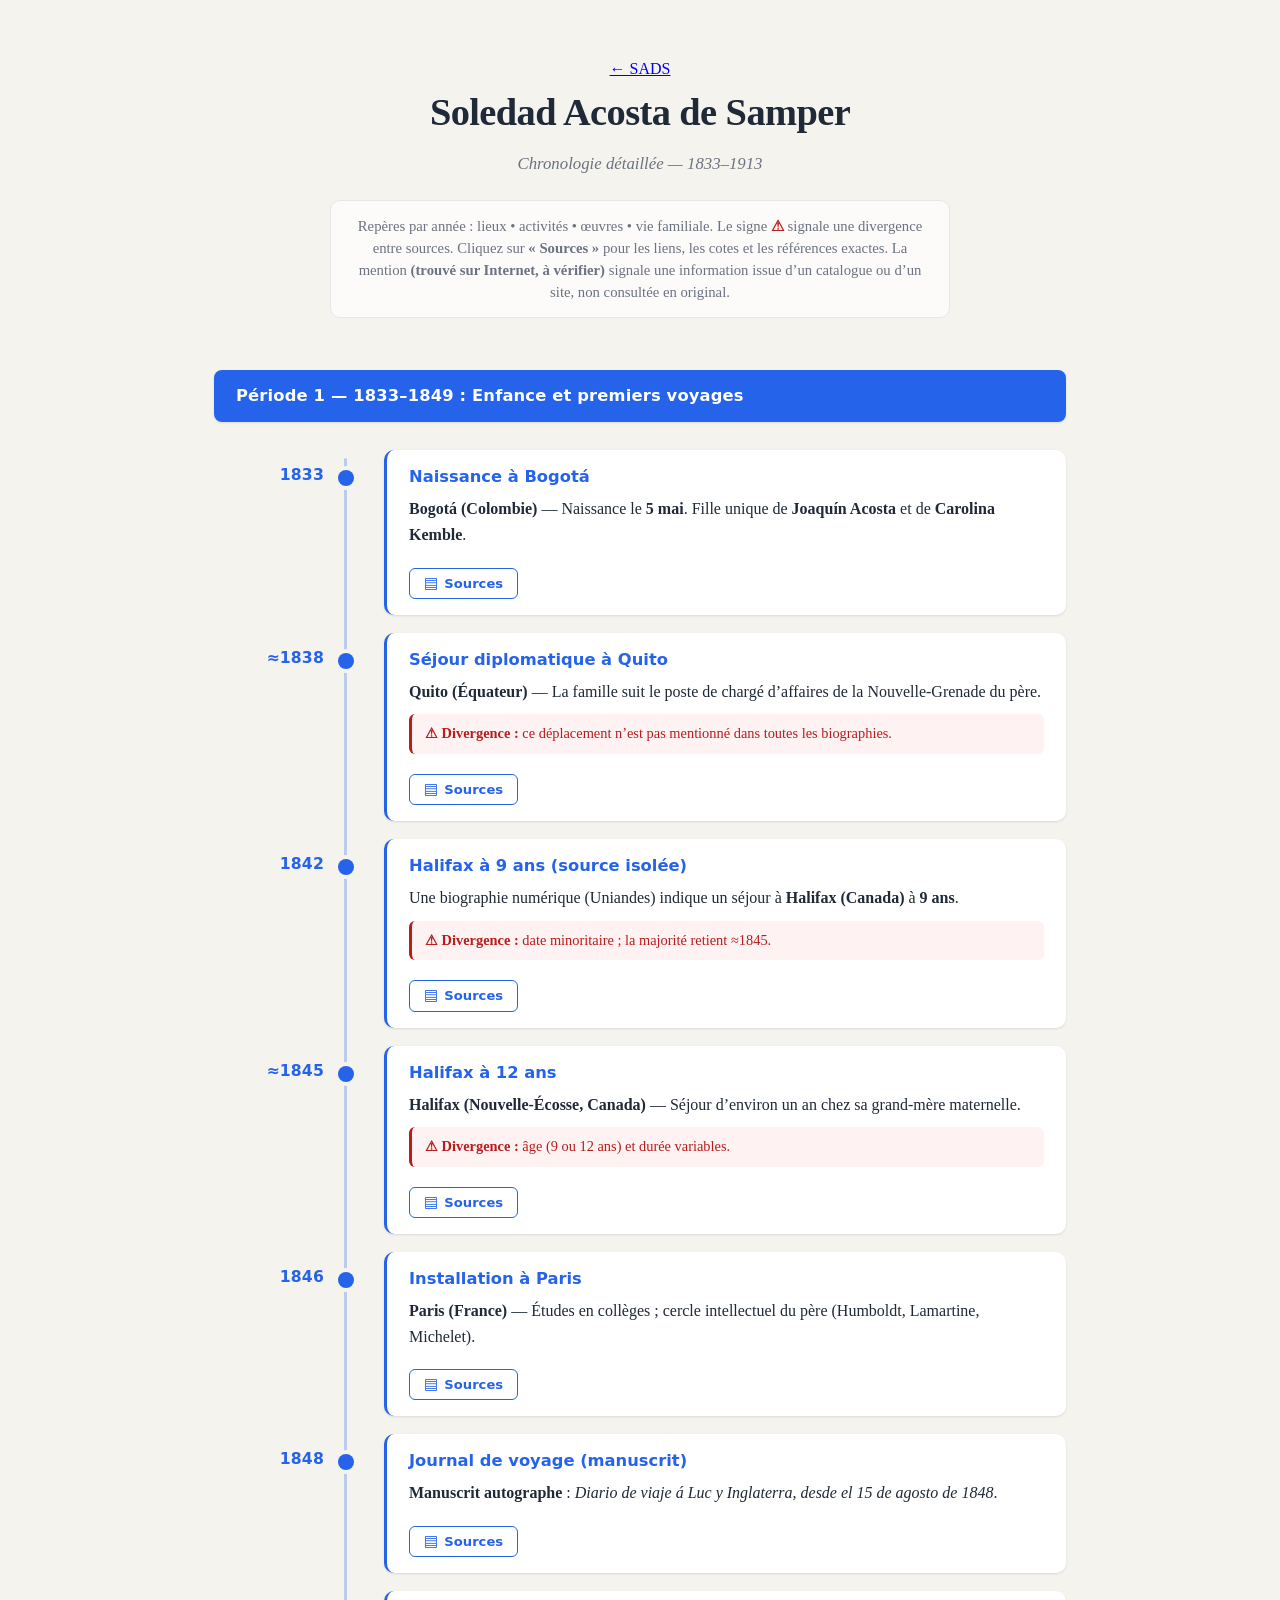
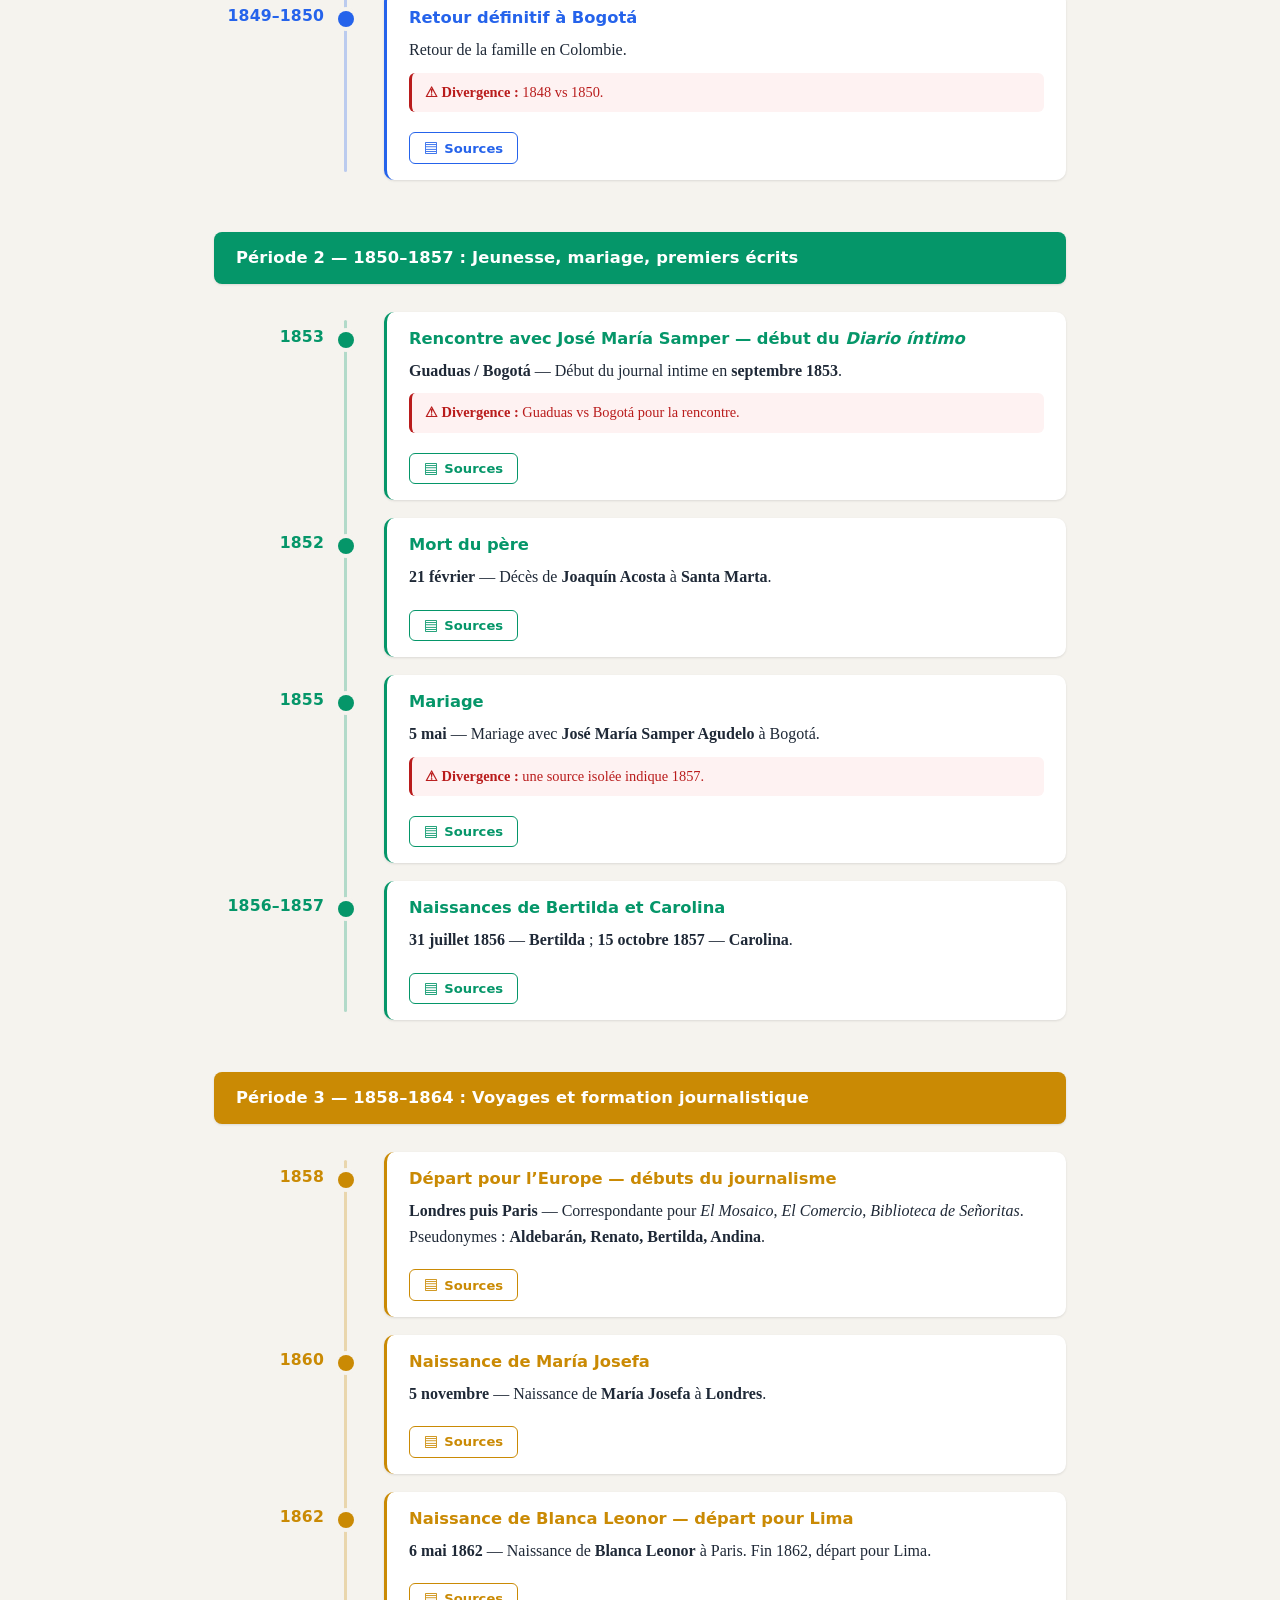
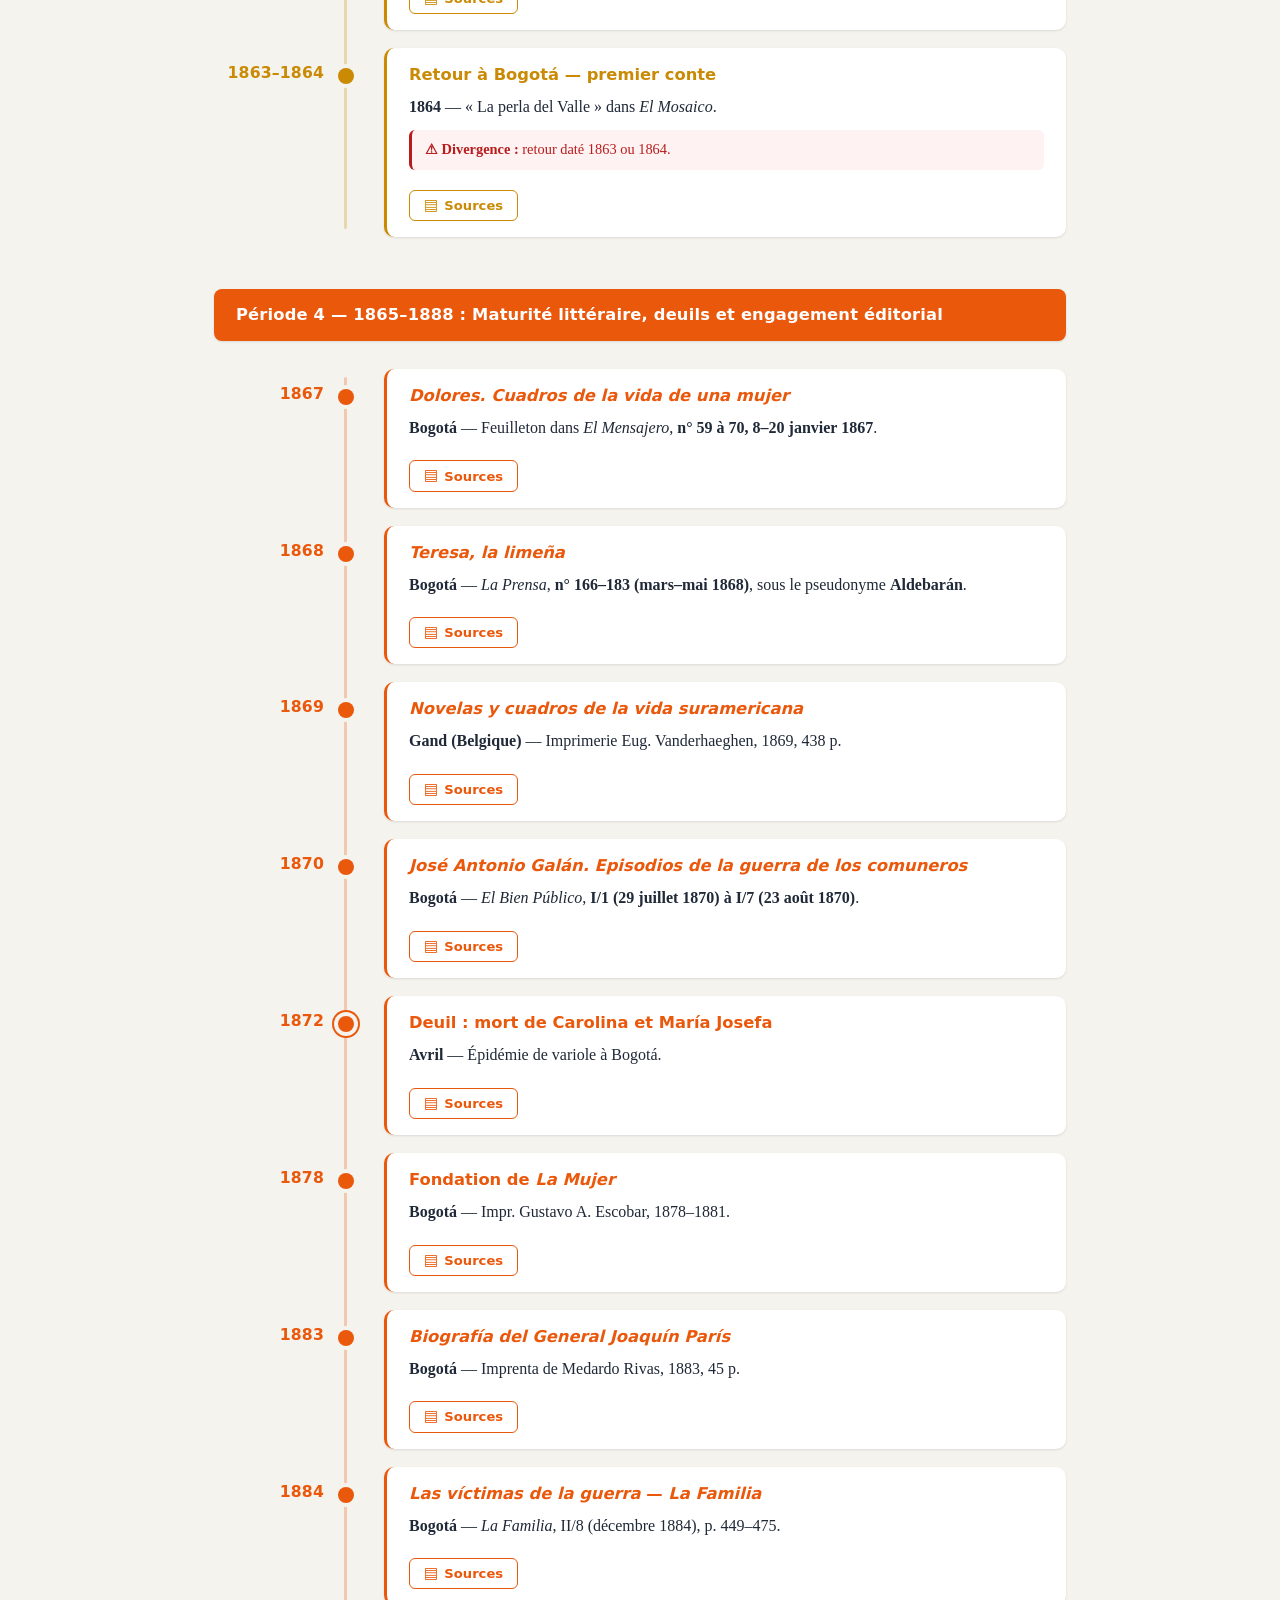
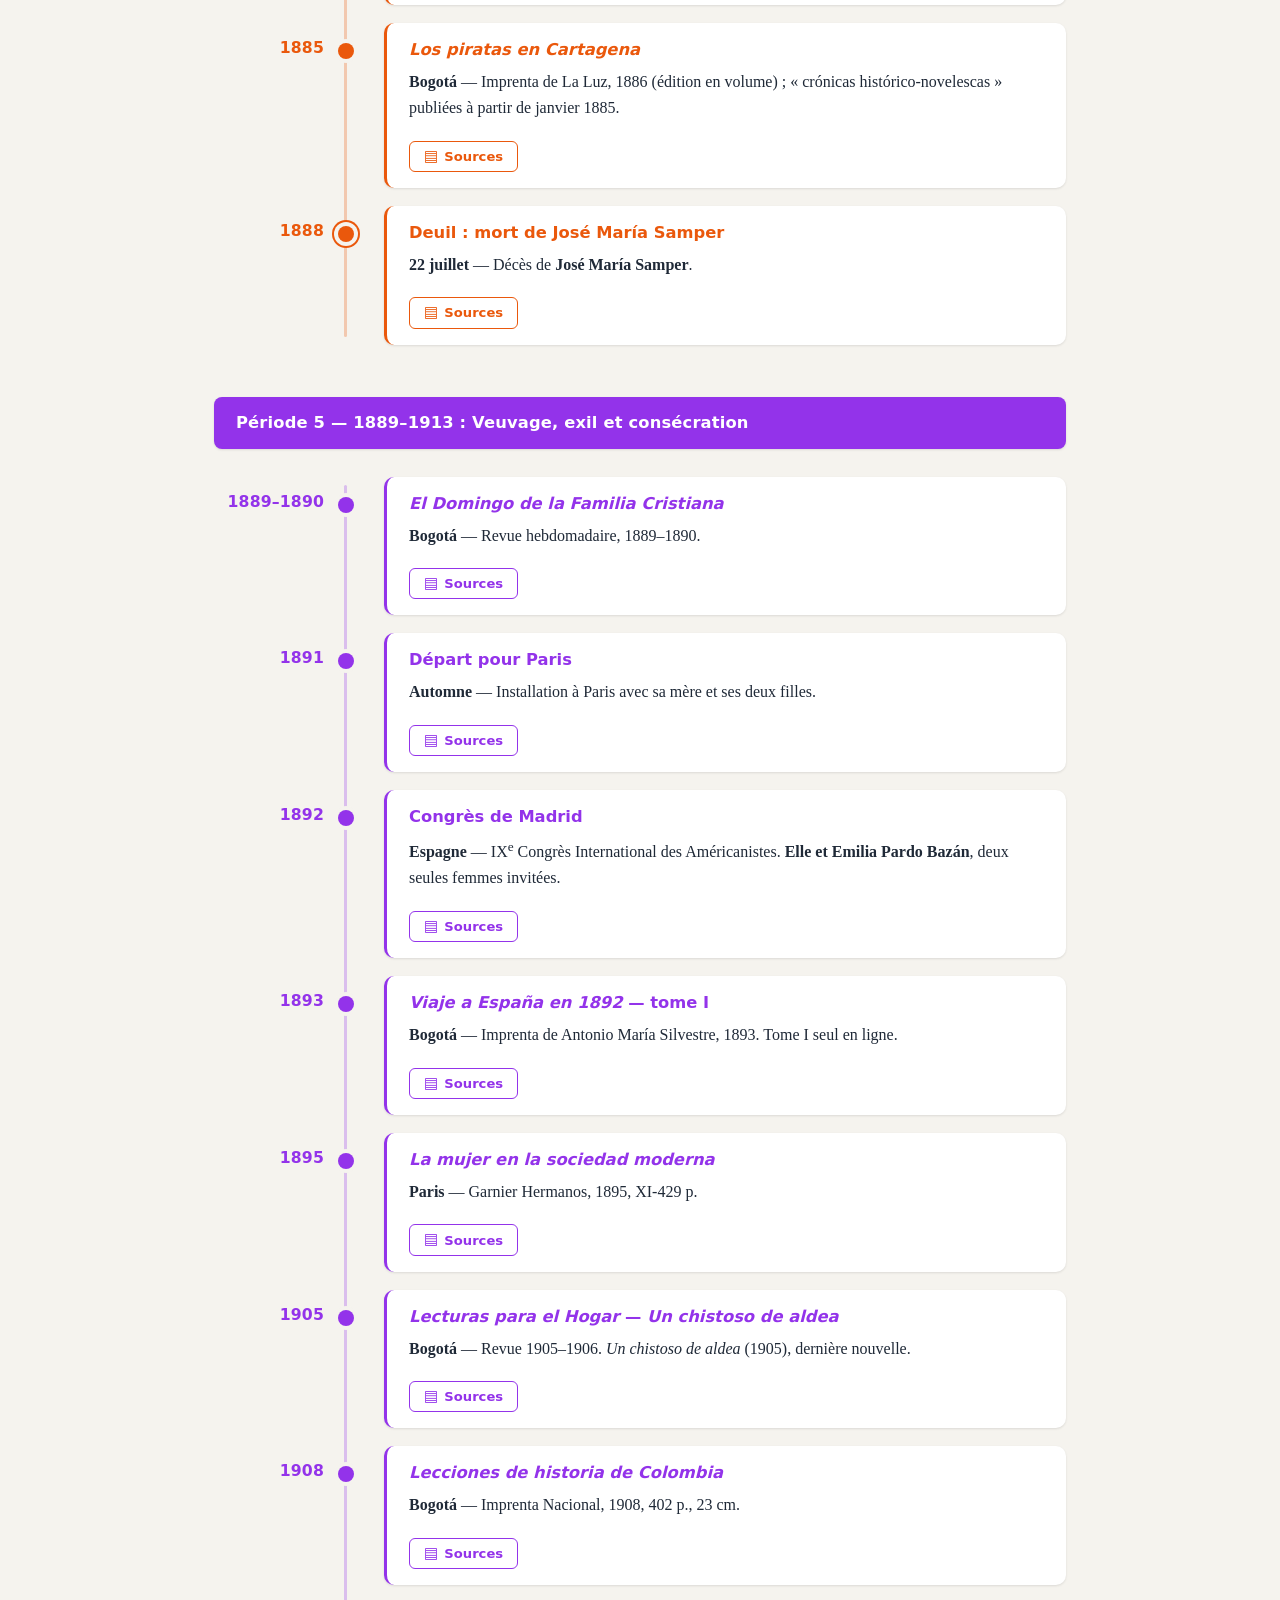
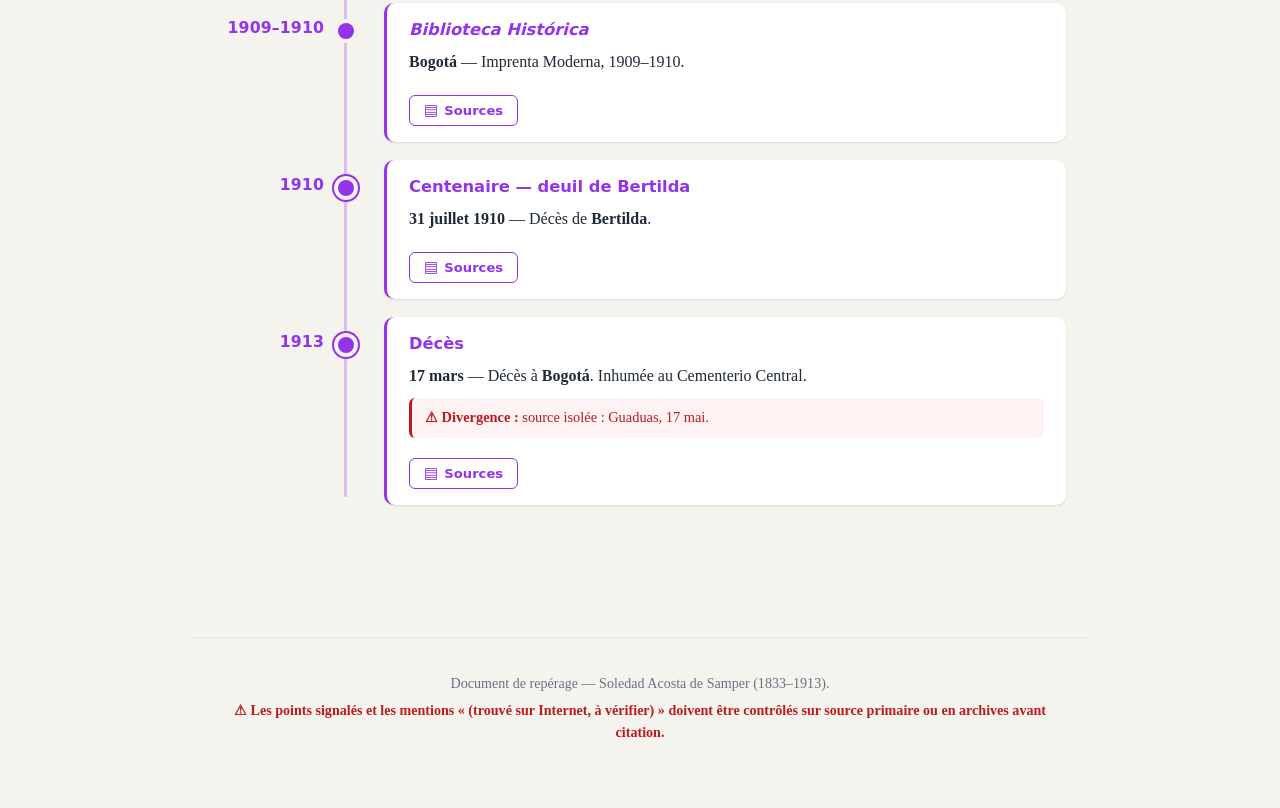
==== chronologie.html @ 0cb7a1e1 "Update chronologie.html" ====
<!DOCTYPE html>
<html lang="fr">
<head>
  <meta charset="UTF-8">
  <meta name="viewport" content="width=device-width, initial-scale=1">
  <title>Soledad Acosta de Samper — Chronologie 1833–1913</title>
  <link rel="stylesheet" href="chronologie.css">
</head>
<body>

<header class="page-header">
  <a href="index.html" class="back-link">← SADS</a>
  <h1>Soledad Acosta de Samper</h1>
  <p class="subtitle">Chronologie détaillée — 1833–1913</p>
  <p class="note">
    Repères par année : lieux • activités • œuvres • vie familiale.
    Le signe <span class="warn-inline">⚠</span> signale une divergence entre sources.
    Cliquez sur <strong>« Sources »</strong> pour les liens, les cotes et les références exactes.
    La mention <strong>(trouvé sur Internet, à vérifier)</strong> signale une information issue d’un catalogue ou d’un site, non consultée en original.
  </p>
</header>

<main class="timeline">

  <!-- ===================== PÉRIODE 1 ===================== -->
  <section class="period period--1">
    <h2 class="period__title">Période 1 — 1833–1849 : Enfance et premiers voyages</h2>
    <ol class="events">

      <li class="event">
        <span class="event__year">1833</span>
        <div class="event__card">
          <h3>Naissance à Bogotá</h3>
          <p><strong>Bogotá (Colombie)</strong> — Naissance le <strong>5 mai</strong>. Fille unique de <strong>Joaquín Acosta</strong> et de <strong>Carolina Kemble</strong>.</p>
          <button class="source-btn" type="button" aria-haspopup="dialog">Sources</button>
          <div class="event__sources" hidden>
            <h5>Sources et liens</h5>
            <ul>
              <li><a href="https://enciclopedia.banrepcultural.org/index.php/Soledad_Acosta_de_Samper" target="_blank" rel="noopener">Encyclopédie BanRepcultural — notice « Soledad Acosta de Samper »</a> : « nació en Bogotá, el 5 de mayo de 1833 ». <em>(trouvé sur Internet, à vérifier)</em></li>
              <li><a href="https://soledadacosta.uniandes.edu.co/items/browse?tags=Diarios+y+memorias" target="_blank" rel="noopener">Biblioteca Digital Soledad Acosta (Uniandes) — fonds « Diarios y memorias »</a> : descriptions archivistiques des manuscrits. <em>(trouvé sur Internet, à vérifier)</em></li>
              <li><strong>Référence primaire</strong> : registres paroissiaux de Bogotá, acte de baptême (1833). Archivo General de la Nación (Bogotá). <em>Non numérisé ; consultation en salle.</em></li>
            </ul>
            <h5>Niveau de confiance</h5>
            <p><span class="confidence confidence--high">Élevée</span> — date exacte.</p>
          </div>
        </div>
      </li>

      <li class="event">
        <span class="event__year">≈1838</span>
        <div class="event__card">
          <h3>Séjour diplomatique à Quito</h3>
          <p><strong>Quito (Équateur)</strong> — La famille suit le poste de chargé d’affaires de la Nouvelle-Grenade du père.</p>
          <p class="warn"><strong>⚠ Divergence :</strong> ce déplacement n’est pas mentionné dans toutes les biographies.</p>
          <button class="source-btn" type="button" aria-haspopup="dialog">Sources</button>
          <div class="event__sources" hidden>
            <h5>Sources et liens</h5>
            <ul>
              <li><a href="https://enciclopedia.banrepcultural.org/index.php/Soledad_Acosta_de_Samper" target="_blank" rel="noopener">BanRepcultural</a> : mentionne le poste du père en Équateur. <em>(trouvé sur Internet, à vérifier)</em></li>
              <li><a href="https://es.wikipedia.org/wiki/Joaqu%C3%ADn_Acosta" target="_blank" rel="noopener">Wikipedia — Joaquín Acosta</a> : « Desde noviembre de 1837 hasta 1839 ocupó el cargo de Ministro de la Nueva Granada en Ecuador y se instaló en el vecino país con su familia ». <em>(trouvé sur Internet, à vérifier)</em></li>
            </ul>
            <h5>Niveau de confiance</h5>
            <p><span class="confidence confidence--high">Élevée</span> — donnée cohérente, mais non unanime.</p>
          </div>
        </div>
      </li>

      <li class="event">
        <span class="event__year">1842</span>
        <div class="event__card">
          <h3>Halifax à 9 ans (source isolée)</h3>
          <p>Une biographie numérique (Uniandes) indique un séjour à <strong>Halifax (Canada)</strong> à <strong>9 ans</strong>.</p>
          <p class="warn"><strong>⚠ Divergence :</strong> date minoritaire ; la majorité retient ≈1845.</p>
          <button class="source-btn" type="button" aria-haspopup="dialog">Sources</button>
          <div class="event__sources" hidden>
            <h5>Sources et liens</h5>
            <ul>
              <li><a href="https://soledadacosta.uniandes.edu.co/" target="_blank" rel="noopener">Biblioteca Digital Soledad Acosta (Uniandes)</a> : « A los nueve años viajó a Estados Unidos y Canadá, donde vivió varios meses con su abuela materna en Halifax ». <em>(trouvé sur Internet, à vérifier)</em></li>
            </ul>
            <h5>Niveau de confiance</h5>
            <p><span class="confidence confidence--medium">Moyenne</span> — source isolée.</p>
          </div>
        </div>
      </li>

      <li class="event">
        <span class="event__year">≈1845</span>
        <div class="event__card">
          <h3>Halifax à 12 ans</h3>
          <p><strong>Halifax (Nouvelle-Écosse, Canada)</strong> — Séjour d’environ un an chez sa grand-mère maternelle.</p>
          <p class="warn"><strong>⚠ Divergence :</strong> âge (9 ou 12 ans) et durée variables.</p>
          <button class="source-btn" type="button" aria-haspopup="dialog">Sources</button>
          <div class="event__sources" hidden>
            <h5>Sources et liens</h5>
            <ul>
              <li><a href="https://historico.presidencia.gov.co/prensa_new/historia/soledad.htm" target="_blank" rel="noopener">Presidencia de la República de Colombia — notice biographique</a> : « A la edad de 12 años fue enviada a Halifax (Nueva Escocia, Canadá), donde al lado de su abuela materna continuó su educación ». <em>(trouvé sur Internet, à vérifier)</em></li>
              <li><a href="https://marinalamus.com/soledad-acosta-de-samper/" target="_blank" rel="noopener">Marina Lamus — « Acosta de Samper, Soledad »</a> : « A los doce años continuó su educación formal en Halifax… En esta ciudad permaneció un año junto a su madre ». <em>(trouvé sur Internet, à vérifier)</em></li>
            </ul>
            <h5>Niveau de confiance</h5>
            <p><span class="confidence confidence--high">Élevée</span> — version majoritaire.</p>
          </div>
        </div>
      </li>

      <li class="event">
        <span class="event__year">1846</span>
        <div class="event__card">
          <h3>Installation à Paris</h3>
          <p><strong>Paris (France)</strong> — Études en collèges ; cercle intellectuel du père (Humboldt, Lamartine, Michelet).</p>
          <button class="source-btn" type="button" aria-haspopup="dialog">Sources</button>
          <div class="event__sources" hidden>
            <h5>Sources et liens</h5>
            <ul>
              <li><a href="https://enciclopedia.banrepcultural.org/index.php/Soledad_Acosta_de_Samper" target="_blank" rel="noopener">BanRepcultural</a> : mentionne le cercle parisien (Humboldt, Lamartine, Michelet, Duhamel, Boussingault, Jomard), d’après Agudelo (2015). <em>(trouvé sur Internet, à vérifier)</em></li>
              <li><a href="https://cdm17054.contentdm.oclc.org/digital/collection/p17054coll32/id/3" target="_blank" rel="noopener">BanRepcultural — notice sur le <em>Diario de Francia</em></a> : la famille est « radicada en Europa desde 1845 ». <em>(sur Internet, vérifié)</em></li>
            </ul>
            <h5>Niveau de confiance</h5>
            <p><span class="confidence confidence--high">Élevée</span>J'ai consulté ses propres notes sur son Journal pendant ce voyage à Luc-sur-mer et en Angleterre.</p>
          </div>
        </div>
      </li>

      <li class="event">
        <span class="event__year">1848</span>
        <div class="event__card">
          <h3>Journal de voyage (manuscrit)</h3>
          <p><strong>Manuscrit autographe</strong> : <em>Diario de viaje á Luc y Inglaterra, desde el 15 de agosto de 1848</em>.</p>
          <button class="source-btn" type="button" aria-haspopup="dialog">Sources</button>
          <div class="event__sources" hidden>
            <h5>Sources et liens</h5>
            <ul>
              <li><strong>Cote</strong> : Sala de Libros Raros y Manuscritos, <strong>MSS3190, caja 3, carpeta 1, fols. 1-8</strong>. Titre original : « Diario de viaje á Luc y Inglaterra, desde el 15 de agosto de 1848 » (ago 15–ago 20/1848). <em>(trouvé sur Internet, à vérifier)</em></li>
              <li><a href="https://babel.banrepcultural.org/digital/collection/p17054coll32/id/3/rec/1" target="_blank" rel="noopener">Accès numérique (BanRepcultural)</a>. <em>(trouvé sur Internet, à vérifier)</em></li>
            </ul>
            <h5>Niveau de confiance</h5>
            <p><span class="confidence confidence--high">Élevée</span> — manuscrit décrit avec cote précise.</p>
          </div>
        </div>
      </li>

      <li class="event">
        <span class="event__year">1849–1850</span>
        <div class="event__card">
          <h3>Retour définitif à Bogotá</h3>
          <p>Retour de la famille en Colombie.</p>
          <p class="warn"><strong>⚠ Divergence :</strong> 1848 vs 1850.</p>
          <button class="source-btn" type="button" aria-haspopup="dialog">Sources</button>
          <div class="event__sources" hidden>
            <h5>Sources et liens</h5>
            <ul>
              <li><a href="https://enciclopedia.banrepcultural.org/index.php/Soledad_Acosta_de_Samper" target="_blank" rel="noopener">BanRepcultural</a> : retour daté 1850. <em>(trouvé sur Internet, à vérifier)</em></li>
              <li><a href="https://www.redalyc.org/" target="_blank" rel="noopener">Redalyc</a> : « Regresó a Colombia en 1850 ». <em>(trouvé sur Internet, à vérifier)</em></li>
            </ul>
            <h5>Niveau de confiance</h5>
            <p><span class="confidence confidence--medium">Moyenne</span>.</p>
          </div>
        </div>
      </li>

    </ol>
  </section>

  <!-- ===================== PÉRIODE 2 ===================== -->
  <section class="period period--2">
    <h2 class="period__title">Période 2 — 1850–1857 : Jeunesse, mariage, premiers écrits</h2>
    <ol class="events">

      <li class="event">
        <span class="event__year">1853</span>
        <div class="event__card">
          <h3>Rencontre avec José María Samper — début du <em>Diario íntimo</em></h3>
          <p><strong>Guaduas / Bogotá</strong> — Début du journal intime en <strong>septembre 1853</strong>.</p>
          <p class="warn"><strong>⚠ Divergence :</strong> Guaduas vs Bogotá pour la rencontre.</p>
          <button class="source-btn" type="button" aria-haspopup="dialog">Sources</button>
          <div class="event__sources" hidden>
            <h5>Sources et liens</h5>
            <ul>
              <li><strong>Manuscrit autographe</strong> : <em>Reflecciones [sic]</em>, commencé le <strong>26 août 1853</strong>. Au verso : « Pensamientos, apuntes y notas. En Guaduas. Agosto, 1853 ». 20 f. <em>(trouvé sur Internet, à vérifier)</em></li>
              <li><strong>Cote et lien</strong> : <a href="http://catalogoenlinea.bibliotecanacional.gov.co/client/es_ES/search/asset/57895/0" target="_blank" rel="noopener">catalogoenlinea…/asset/57895/0</a>. <em>(trouvé sur Internet, à vérifier)</em></li>
              <li><a href="https://bnco.ent.sirsi.net/client/es_ES/pp/search/detailnonmodal/ent:$002f$002fSD_ILS$002f0$002fSD_ILS:994001/one" target="_blank" rel="noopener">Notice de la Biblioteca Nacional de Colombia — <em>Diario íntimo</em></a> : « empezó a escribir desde septiembre de 1853 cuando a su vida llega el hombre de quien se enamoraría en el municipio de Guaduas ». <em>(trouvé sur Internet, à vérifier)</em></li>
              <li><a href="https://www.bibliotecanacionaldigital.gov.co/col-sala-lectura/coleccion-bbcc/diario-intimo" target="_blank" rel="noopener">Édition numérique intégrale — Biblioteca Nacional Digital</a> : présentation de Melba Escobar, entrée du 14 septembre. <em>(trouvé sur Internet, à vérifier)</em></li>
            </ul>
            <h5>Niveau de confiance</h5>
            <p><span class="confidence confidence--high">Élevée</span> — manuscrit et édition numérique disponibles.</p>
          </div>
        </div>
      </li>

      <li class="event">
        <span class="event__year">1852</span>
        <div class="event__card">
          <h3>Mort du père</h3>
          <p><strong>21 février</strong> — Décès de <strong>Joaquín Acosta</strong> à <strong>Santa Marta</strong>.</p>
          <button class="source-btn" type="button" aria-haspopup="dialog">Sources</button>
          <div class="event__sources" hidden>
            <h5>Sources et liens</h5>
            <ul>
              <li><a href="https://es.wikipedia.org/wiki/Joaqu%C3%ADn_Acosta" target="_blank" rel="noopener">Wikipedia — Joaquín Acosta</a> : « 21 de febrero de 1852, Santa Marta ». <em>(trouvé sur Internet, à vérifier)</em></li>
              <li><a href="https://core.ac.uk/" target="_blank" rel="noopener">Core.ac.uk</a> : référence à la <em>Biografía del general Joaquín Acosta</em> écrite par Soledad. <em>(trouvé sur Internet, à vérifier)</em></li>
            </ul>
            <h5>Niveau de confiance</h5>
            <p><span class="confidence confidence--high">Élevée</span>.</p>
          </div>
        </div>
      </li>

      <li class="event">
        <span class="event__year">1855</span>
        <div class="event__card">
          <h3>Mariage</h3>
          <p><strong>5 mai</strong> — Mariage avec <strong>José María Samper Agudelo</strong> à Bogotá.</p>
          <p class="warn"><strong>⚠ Divergence :</strong> une source isolée indique 1857.</p>
          <button class="source-btn" type="button" aria-haspopup="dialog">Sources</button>
          <div class="event__sources" hidden>
            <h5>Sources et liens</h5>
            <ul>
              <li><a href="https://hispaniasacra.revistas.csic.es/" target="_blank" rel="noopener">Hispania Sacra (CSIC)</a> : « se celebró el 5 de mayo de 1855 en ceremonia presidida por el mismo Arzobispo de Bogotá, Antonio Herrán ». <em>(trouvé sur Internet, à vérifier)</em></li>
              <li><a href="https://repositorio.unal.edu.co/" target="_blank" rel="noopener">Repositorio Universidad Nacional</a> : « El 4 de mayo de 1855, Soledad se despidió de su diario ». <em>(trouvé sur Internet, à vérifier)</em></li>
            </ul>
            <h5>Niveau de confiance</h5>
            <p><span class="confidence confidence--high">Élevée</span>.</p>
          </div>
        </div>
      </li>

      <li class="event">
        <span class="event__year">1856–1857</span>
        <div class="event__card">
          <h3>Naissances de Bertilda et Carolina</h3>
          <p><strong>31 juillet 1856</strong> — <strong>Bertilda</strong> ; <strong>15 octobre 1857</strong> — <strong>Carolina</strong>.</p>
          <button class="source-btn" type="button" aria-haspopup="dialog">Sources</button>
          <div class="event__sources" hidden>
            <h5>Sources et liens</h5>
            <ul>
              <li><a href="https://www.caroycuervo.gov.co/" target="_blank" rel="noopener">Instituto Caro y Cuervo</a> : « Bertilda (1856-1910), Carolina (1857-1872), María Josefa (1860-1872) y Blanca Leonor (1862-¿?) ». <em>(trouvé sur Internet, à vérifier)</em></li>
              <li><a href="https://es.wikipedia.org/wiki/Bertilda_Samper_Acosta" target="_blank" rel="noopener">Wikipedia — Bertilda Samper Acosta</a> : « 31 de julio de 1856 ». <em>(trouvé sur Internet, à vérifier)</em></li>
            </ul>
            <h5>Niveau de confiance</h5>
            <p><span class="confidence confidence--medium">Moyenne</span>.</p>
          </div>
        </div>
      </li>

    </ol>
  </section>

  <!-- ===================== PÉRIODE 3 ===================== -->
  <section class="period period--3">
    <h2 class="period__title">Période 3 — 1858–1864 : Voyages et formation journalistique</h2>
    <ol class="events">

      <li class="event">
        <span class="event__year">1858</span>
        <div class="event__card">
          <h3>Départ pour l’Europe — débuts du journalisme</h3>
          <p><strong>Londres puis Paris</strong> — Correspondante pour <em>El Mosaico</em>, <em>El Comercio</em>, <em>Biblioteca de Señoritas</em>. Pseudonymes : <strong>Aldebarán, Renato, Bertilda, Andina</strong>.</p>
          <button class="source-btn" type="button" aria-haspopup="dialog">Sources</button>
          <div class="event__sources" hidden>
            <h5>Sources et liens</h5>
            <ul>
              <li><a href="https://enciclopedia.banrepcultural.org/index.php/Soledad_Acosta_de_Samper" target="_blank" rel="noopener">BanRepcultural</a> : « En 1858 Soledad y José María se radicaron en Londres y luego en París. Desde París ella se convirtió en corresponsal para los periódicos <em>El Comercio</em> de Lima y <em>El Mosaico</em> de Bogotá ». <em>(trouvé sur Internet, à vérifier)</em></li>
              <li><a href="https://catalogoenlinea.bibliotecanacional.gov.co/" target="_blank" rel="noopener">Biblioteca Nacional de Colombia — catalogue</a> : « Durante muchos años fue conocida en la prensa bogotana con los seudónimos de Aldebarán, Bertilda, Andina y Renato ». <em>(trouvé sur Internet, à vérifier)</em></li>
            </ul>
            <h5>Niveau de confiance</h5>
            <p><span class="confidence confidence--high">Élevée</span>.</p>
          </div>
        </div>
      </li>

      <li class="event">
        <span class="event__year">1860</span>
        <div class="event__card">
          <h3>Naissance de María Josefa</h3>
          <p><strong>5 novembre</strong> — Naissance de <strong>María Josefa</strong> à <strong>Londres</strong>.</p>
          <button class="source-btn" type="button" aria-haspopup="dialog">Sources</button>
          <div class="event__sources" hidden>
            <h5>Sources et liens</h5>
            <ul>
              <li><a href="https://www.caroycuervo.gov.co/" target="_blank" rel="noopener">Instituto Caro y Cuervo</a> : « María Josefa (1860-1872) ». <em>(trouvé sur Internet, à vérifier)</em></li>
              <li><a href="https://es.wikipedia.org/wiki/Soledad_Acosta_de_Samper" target="_blank" rel="noopener">Wikipedia (es)</a> : « El 5 de noviembre de 1860 nació en Londres su tercera hija, María Josefa ». <em>(trouvé sur Internet, à vérifier)</em></li>
            </ul>
            <h5>Niveau de confiance</h5>
            <p><span class="confidence confidence--high">Élevée</span>.</p>
          </div>
        </div>
      </li>

      <li class="event">
        <span class="event__year">1862</span>
        <div class="event__card">
          <h3>Naissance de Blanca Leonor — départ pour Lima</h3>
          <p><strong>6 mai 1862</strong> — Naissance de <strong>Blanca Leonor</strong> à Paris. Fin 1862, départ pour Lima.</p>
          <button class="source-btn" type="button" aria-haspopup="dialog">Sources</button>
          <div class="event__sources" hidden>
            <h5>Sources et liens</h5>
            <ul>
              <li><a href="https://www.caroycuervo.gov.co/" target="_blank" rel="noopener">Instituto Caro y Cuervo</a> : « Blanca Leonor (1862-¿?) ». <em>(trouvé sur Internet, à vérifier)</em></li>
              <li><a href="https://enciclopedia.banrepcultural.org/index.php/Soledad_Acosta_de_Samper" target="_blank" rel="noopener">BanRepcultural</a> : « En 1862 la familia Samper Acosta se trasladó a Lima, donde José María Samper había sido nombrado redactor principal del diario <em>El Comercio</em> ». <em>(trouvé sur Internet, à vérifier)</em></li>
            </ul>
            <h5>Niveau de confiance</h5>
            <p><span class="confidence confidence--medium">Moyenne</span>.</p>
          </div>
        </div>
      </li>

      <li class="event">
        <span class="event__year">1863–1864</span>
        <div class="event__card">
          <h3>Retour à Bogotá — premier conte</h3>
          <p><strong>1864</strong> — « La perla del Valle » dans <em>El Mosaico</em>.</p>
          <p class="warn"><strong>⚠ Divergence :</strong> retour daté 1863 ou 1864.</p>
          <button class="source-btn" type="button" aria-haspopup="dialog">Sources</button>
          <div class="event__sources" hidden>
            <h5>Sources et liens</h5>
            <ul>
              <li><a href="https://enciclopedia.banrepcultural.org/index.php/Soledad_Acosta_de_Samper" target="_blank" rel="noopener">BanRepcultural</a> : situe le retour en 1863. <em>(trouvé sur Internet, à vérifier)</em></li>
              <li><a href="https://soledadacosta.uniandes.edu.co/" target="_blank" rel="noopener">Biblioteca Digital Soledad Acosta</a> : référence à « La perla del Valle » dans <em>El Mosaico</em> (1864). <em>(trouvé sur Internet, à vérifier)</em></li>
            </ul>
            <h5>Niveau de confiance</h5>
            <p><span class="confidence confidence--medium">Moyenne</span>.</p>
          </div>
        </div>
      </li>

    </ol>
  </section>

  <!-- ===================== PÉRIODE 4 ===================== -->
  <section class="period period--4">
    <h2 class="period__title">Période 4 — 1865–1888 : Maturité littéraire, deuils et engagement éditorial</h2>
    <ol class="events">

      <li class="event">
        <span class="event__year">1867</span>
        <div class="event__card">
          <h3><em>Dolores. Cuadros de la vida de una mujer</em></h3>
          <p><strong>Bogotá</strong> — Feuilleton dans <em>El Mensajero</em>, <strong>n° 59 à 70, 8–20 janvier 1867</strong>.</p>
          <button class="source-btn" type="button" aria-haspopup="dialog">Sources</button>
          <div class="event__sources" hidden>
            <h5>Sources et liens</h5>
            <ul>
              <li><a href="https://soledadacosta.uniandes.edu.co/" target="_blank" rel="noopener">Biblioteca Digital Soledad Acosta</a> : « Primera parte en Folletín de <em>El Mensajero</em> I/59 (ene 8/1867): 234-235 ». <em>(trouvé sur Internet, à vérifier)</em></li>
              <li><a href="https://data.cervantesvirtual.com/" target="_blank" rel="noopener">BVMC.Labs — notice « Dolores: The Story of a Leper »</a> : « La primera versión de la novela “Dolores”, publicada por entregas en el periódico “El Mensajero: diario de la mañana” ». <em>(trouvé sur Internet, à vérifier)</em></li>
            </ul>
            <h5>Niveau de confiance</h5>
            <p><span class="confidence confidence--high">Élevée</span>.</p>
          </div>
        </div>
      </li>

      <li class="event">
        <span class="event__year">1868</span>
        <div class="event__card">
          <h3><em>Teresa, la limeña</em></h3>
          <p><strong>Bogotá</strong> — <em>La Prensa</em>, <strong>n° 166–183 (mars–mai 1868)</strong>, sous le pseudonyme <strong>Aldebarán</strong>.</p>
          <button class="source-btn" type="button" aria-haspopup="dialog">Sources</button>
          <div class="event__sources" hidden>
            <h5>Sources et liens</h5>
            <ul>
              <li><a href="https://hal.science/" target="_blank" rel="noopener">HAL</a> : « del 31 de marzo al 29 de mayo de 1868, publica por entregas, bajo el seudónimo de Aldebarán, en <em>La Prensa</em> de Bogotá, la novela breve ». <em>(trouvé sur Internet, à vérifier)</em></li>
              <li><a href="https://soledadacosta.uniandes.edu.co/" target="_blank" rel="noopener">Biblioteca Digital Soledad Acosta</a> : « Anteriormente publicado en <em>La Prensa</em> 166-183 (mar-may/1868) ». <em>(trouvé sur Internet, à vérifier)</em></li>
            </ul>
            <h5>Niveau de confiance</h5>
            <p><span class="confidence confidence--high">Élevée</span>.</p>
          </div>
        </div>
      </li>

      <li class="event">
        <span class="event__year">1869</span>
        <div class="event__card">
          <h3><em>Novelas y cuadros de la vida suramericana</em></h3>
          <p><strong>Gand (Belgique)</strong> — Imprimerie Eug. Vanderhaeghen, 1869, 438 p.</p>
          <button class="source-btn" type="button" aria-haspopup="dialog">Sources</button>
          <div class="event__sources" hidden>
            <h5>Sources et liens</h5>
            <ul>
              <li><a href="http://soledadacosta.uniandes.edu.co/items/browse?advanced[0][element_id]=51&advanced[0][type]=is+exactly&advanced[0][terms]=Libro+&page=2&output=omeka-xml" target="_blank" rel="noopener">Notice Uniandes (Omeka)</a> : « Gante : Imprenta de Eug. Vanderhaeghen, 1869 », 438 p. ; lien vers l’asset <a href="http://catalogoenlinea.bibliotecanacional.gov.co/client/es_ES/search/asset/127976" target="_blank" rel="noopener">catalogoenlinea…/asset/127976</a>. <em>(trouvé sur Internet, à vérifier)</em></li>
              <li><a href="https://www.rae.es/" target="_blank" rel="noopener">Real Academia Española</a> : notice « Gante : [s.n.], 1869 (Imprenta de Eug. Vanderhaeghen) ». <em>(trouvé sur Internet, à vérifier)</em></li>
            </ul>
            <h5>Niveau de confiance</h5>
            <p><span class="confidence confidence--high">Élevée</span>.</p>
          </div>
        </div>
      </li>

      <li class="event">
        <span class="event__year">1870</span>
        <div class="event__card">
          <h3><em>José Antonio Galán. Episodios de la guerra de los comuneros</em></h3>
          <p><strong>Bogotá</strong> — <em>El Bien Público</em>, <strong>I/1 (29 juillet 1870) à I/7 (23 août 1870)</strong>.</p>
          <button class="source-btn" type="button" aria-haspopup="dialog">Sources</button>
          <div class="event__sources" hidden>
            <h5>Sources et liens</h5>
            <ul>
              <li><a href="https://soledadacosta.uniandes.edu.co/" target="_blank" rel="noopener">Biblioteca Digital Soledad Acosta</a> : « El Bien Público I/1 (jul 29/1870): 2-3; I/2 (ago 2/1870): 6-7; I/3 (ago 5/1870): 10-11; I/4 (ago 9/1870): 14-15; I/5 (ago 12/1870): 18-19; I/6 (ago 16/1870): 22-23; I/7 (ago 23/1870): 26-27 ». <em>(trouvé sur Internet, à vérifier)</em></li>
              <li><a href="https://repositorioslatinoamericanos.uchile.cl/" target="_blank" rel="noopener">Repositorios Latinoamericanos (UChile)</a> : « novela originalmente publicada por entregas en el diario <em>El Bien Público</em> en 1870 ». <em>(trouvé sur Internet, à vérifier)</em></li>
            </ul>
            <h5>Niveau de confiance</h5>
            <p><span class="confidence confidence--high">Élevée</span> — dates et numéros précis.</p>
          </div>
        </div>
      </li>

      <li class="event event--death">
        <span class="event__year">1872</span>
        <div class="event__card">
          <h3>Deuil : mort de Carolina et María Josefa</h3>
          <p><strong>Avril</strong> — Épidémie de variole à Bogotá.</p>
          <button class="source-btn" type="button" aria-haspopup="dialog">Sources</button>
          <div class="event__sources" hidden>
            <h5>Sources et liens</h5>
            <ul>
              <li><a href="https://www.caroycuervo.gov.co/" target="_blank" rel="noopener">Instituto Caro y Cuervo</a> : « Carolina (1857-1872), María Josefa (1860-1872) ». <em>(trouvé sur Internet, à vérifier)</em></li>
              <li><a href="https://es.wikipedia.org/wiki/Soledad_Acosta_de_Samper" target="_blank" rel="noopener">Wikipedia (es)</a> : « En 1872, María Josefa y Carolina murieron en Bogotá a causa de una epidemia ». <em>(trouvé sur Internet, à vérifier)</em></li>
            </ul>
            <h5>Niveau de confiance</h5>
            <p><span class="confidence confidence--medium">Moyenne</span>.</p>
          </div>
        </div>
      </li>

      <li class="event">
        <span class="event__year">1878</span>
        <div class="event__card">
          <h3>Fondation de <em>La Mujer</em></h3>
          <p><strong>Bogotá</strong> — Impr. Gustavo A. Escobar, 1878–1881.</p>
          <button class="source-btn" type="button" aria-haspopup="dialog">Sources</button>
          <div class="event__sources" hidden>
            <h5>Sources et liens</h5>
            <ul>
              <li><a href="https://bnco.ent.sirsi.net/custom/web/content/conservacion/html/visorFicheros.html?idFichero=88932" target="_blank" rel="noopener">Biblioteca Nacional de Colombia — visualiseur <em>La Mujer</em></a> : « Bogotá : Impreso por Gustavo A. Escobar, 1878-1881 ». <em>(trouvé sur Internet, à vérifier)</em></li>
              <li><a href="https://bibliotecadigitaldebogota.gov.co/resources/2088536/" target="_blank" rel="noopener">Biblioteca Digital de Bogotá — <em>La Mujer</em>, n° 2 (18 septembre 1878)</a> : numérisation intégrale. <em>(trouvé sur Internet, à vérifier)</em></li>
            </ul>
            <h5>Niveau de confiance</h5>
            <p><span class="confidence confidence--high">Élevée</span>.</p>
          </div>
        </div>
      </li>

      <li class="event">
        <span class="event__year">1883</span>
        <div class="event__card">
          <h3><em>Biografía del General Joaquín París</em></h3>
          <p><strong>Bogotá</strong> — Imprenta de Medardo Rivas, 1883, 45 p.</p>
          <button class="source-btn" type="button" aria-haspopup="dialog">Sources</button>
          <div class="event__sources" hidden>
            <h5>Sources et liens</h5>
            <ul>
              <li><a href="https://catalogoenlinea.bibliotecanacional.gov.co/client/es_ES/search/asset/118814" target="_blank" rel="noopener">Biblioteca Nacional de Colombia — texte numérisé intégral</a> (asset 118814). <em>(trouvé sur Internet, à vérifier)</em></li>
              <li><a href="https://books.google.com/" target="_blank" rel="noopener">Google Books</a> : « Medardo Rivas, 1883 - 45 páginas ». <em>(trouvé sur Internet, à vérifier)</em></li>
            </ul>
            <h5>Niveau de confiance</h5>
            <p><span class="confidence confidence--high">Élevée</span>.</p>
          </div>
        </div>
      </li>

      <li class="event">
        <span class="event__year">1884</span>
        <div class="event__card">
          <h3><em>Las víctimas de la guerra</em> — <em>La Familia</em></h3>
          <p><strong>Bogotá</strong> — <em>La Familia</em>, II/8 (décembre 1884), p. 449–475.</p>
          <button class="source-btn" type="button" aria-haspopup="dialog">Sources</button>
          <div class="event__sources" hidden>
            <h5>Sources et liens</h5>
            <ul>
              <li><a href="https://soledadacosta.uniandes.edu.co/" target="_blank" rel="noopener">Biblioteca Digital Soledad Acosta</a> : « Las víctimas de la guerra. Drama en cinco actos y en prosa. <em>La Familia</em> II/8 (dic/1884): 449-475 ». <em>(trouvé sur Internet, à vérifier)</em></li>
              <li><a href="https://es.m.wikisource.org/" target="_blank" rel="noopener">Wikisource (es) — Autor:Soledad Acosta de Samper</a> : mentionne <em>Las víctimas de la guerra</em> (1884) dans la section Théâtre. <em>(trouvé sur Internet, à vérifier)</em></li>
            </ul>
            <h5>Niveau de confiance</h5>
            <p><span class="confidence confidence--medium">Moyenne</span>.</p>
          </div>
        </div>
      </li>

      <li class="event">
        <span class="event__year">1885</span>
        <div class="event__card">
          <h3><em>Los piratas en Cartagena</em></h3>
          <p><strong>Bogotá</strong> — Imprenta de La Luz, 1886 (édition en volume) ; « crónicas histórico-novelescas » publiées à partir de janvier 1885.</p>
          <button class="source-btn" type="button" aria-haspopup="dialog">Sources</button>
          <div class="event__sources" hidden>
            <h5>Sources et liens</h5>
            <ul>
              <li><a href="http://hdl.library.upenn.edu/1017.12/2480192" target="_blank" rel="noopener">University of Pennsylvania — accès au texte intégral (Digitalia Hispánica)</a> : notice avec prologue de Justo Cuño Bonito. <em>(trouvé sur Internet, à vérifier)</em></li>
              <li><a href="https://books.google.com/" target="_blank" rel="noopener">Google Books</a> : « Imprenta de La Luz, 1886 - 275 páginas ». <em>(trouvé sur Internet, à vérifier)</em></li>
            </ul>
            <h5>Niveau de confiance</h5>
            <p><span class="confidence confidence--medium">Moyenne</span> — édition en volume datée 1886, publication initiale 1885.</p>
          </div>
        </div>
      </li>

      <li class="event event--death">
        <span class="event__year">1888</span>
        <div class="event__card">
          <h3>Deuil : mort de José María Samper</h3>
          <p><strong>22 juillet</strong> — Décès de <strong>José María Samper</strong>.</p>
          <button class="source-btn" type="button" aria-haspopup="dialog">Sources</button>
          <div class="event__sources" hidden>
            <h5>Sources et liens</h5>
            <ul>
              <li><a href="https://es.wikipedia.org/wiki/Jos%C3%A9_Mar%C3%ADa_Samper" target="_blank" rel="noopener">Wikipedia — José María Samper</a> : « (Honda, 31 de marzo de 1828-Anapoima, 22 de julio de 1888) ». <em>(trouvé sur Internet, à vérifier)</em></li>
              <li><a href="https://intellectum.unisabana.edu.co/" target="_blank" rel="noopener">Intellectum Unisabana</a> : « Carta de Soledad Acosta de Samper para el gobernador de Antioquia… agradeciendo sus condolencias por la muerte de su esposo » (31 juillet 1888). <em>(trouvé sur Internet, à vérifier)</em></li>
            </ul>
            <h5>Niveau de confiance</h5>
            <p><span class="confidence confidence--high">Élevée</span>.</p>
          </div>
        </div>
      </li>

    </ol>
  </section>

  <!-- ===================== PÉRIODE 5 ===================== -->
  <section class="period period--5">
    <h2 class="period__title">Période 5 — 1889–1913 : Veuvage, exil et consécration</h2>
    <ol class="events">

      <li class="event">
        <span class="event__year">1889–1890</span>
        <div class="event__card">
          <h3><em>El Domingo de la Familia Cristiana</em></h3>
          <p><strong>Bogotá</strong> — Revue hebdomadaire, 1889–1890.</p>
          <button class="source-btn" type="button" aria-haspopup="dialog">Sources</button>
          <div class="event__sources" hidden>
            <h5>Sources et liens</h5>
            <ul>
              <li><a href="https://soledadacosta.uniandes.edu.co/" target="_blank" rel="noopener">Biblioteca Digital Soledad Acosta</a> : « El Domingo de la Familia Cristiana I/6 (abr 28/1889) ». <em>(trouvé sur Internet, à vérifier)</em></li>
              <li><a href="https://es.m.wikipedia.org/wiki/Soledad_Acosta_de_Samper" target="_blank" rel="noopener">Wikipedia (es)</a> : « El Domingo de la Familia Cristiana. Revista semanal bajo la dirección de la señora Soledad A. de Samper 1889-1890 ». <em>(trouvé sur Internet, à vérifier)</em></li>
            </ul>
            <h5>Niveau de confiance</h5>
            <p><span class="confidence confidence--medium">Moyenne</span>.</p>
          </div>
        </div>
      </li>

      <li class="event">
        <span class="event__year">1891</span>
        <div class="event__card">
          <h3>Départ pour Paris</h3>
          <p><strong>Automne</strong> — Installation à Paris avec sa mère et ses deux filles.</p>
          <button class="source-btn" type="button" aria-haspopup="dialog">Sources</button>
          <div class="event__sources" hidden>
            <h5>Sources et liens</h5>
            <ul>
              <li><a href="https://revistas.javeriana.edu.co/" target="_blank" rel="noopener">Revistas Javeriana — « Exilio y afectos de fin de siglo »</a> : « partió hacia Europa en marzo de 1891… llegó a París en abril de 1891 ». <em>(trouvé sur Internet, à vérifier)</em></li>
            </ul>
            <h5>Niveau de confiance</h5>
            <p><span class="confidence confidence--high">Élevée</span>.</p>
          </div>
        </div>
      </li>

      <li class="event">
        <span class="event__year">1892</span>
        <div class="event__card">
          <h3>Congrès de Madrid</h3>
          <p><strong>Espagne</strong> — IX<sup>e</sup> Congrès International des Américanistes. <strong>Elle et Emilia Pardo Bazán</strong>, deux seules femmes invitées.</p>
          <button class="source-btn" type="button" aria-haspopup="dialog">Sources</button>
          <div class="event__sources" hidden>
            <h5>Sources et liens</h5>
            <ul>
              <li><a href="https://enciclopedia.banrepcultural.org/index.php/Soledad_Acosta_de_Samper" target="_blank" rel="noopener">BanRepcultural</a> : « Ella y Emilia Pardo Bazán fueron las dos únicas mujeres invitadas (Alzate, 2003) ». <em>(trouvé sur Internet, à vérifier)</em></li>
              <li><a href="https://babel.banrepcultural.org/" target="_blank" rel="noopener">BanRepcultural — <em>Viaje a España 1892</em></a> : « su encuentro con Emilia Pardo Bazán ». <em>(trouvé sur Internet, à vérifier)</em></li>
            </ul>
            <h5>Niveau de confiance</h5>
            <p><span class="confidence confidence--high">Élevée</span>.</p>
          </div>
        </div>
      </li>

      <li class="event">
        <span class="event__year">1893</span>
        <div class="event__card">
          <h3><em>Viaje a España en 1892</em> — tome I</h3>
          <p><strong>Bogotá</strong> — Imprenta de Antonio María Silvestre, 1893. Tome I seul en ligne.</p>
          <button class="source-btn" type="button" aria-haspopup="dialog">Sources</button>
          <div class="event__sources" hidden>
            <h5>Sources et liens</h5>
            <ul>
              <li><a href="http://www.bibliotecanacional.gov.co/recursos_user/fcuervo/fcuervo_341.pdf" target="_blank" rel="noopener">PDF intégral — Biblioteca Nacional de Colombia (fonds Fernando Cuervo)</a> : tome I. <em>(trouvé sur Internet, à vérifier)</em></li>
              <li><a href="https://leha.fflch.usp.br/sites/leha.fflch.usp.br/files/inline-files/Relato%20-%20Soledad%20Acosta%20de%20Samper_0.docx" target="_blank" rel="noopener">LEHA-USP — notice détaillée</a> : « publicado em dois volumes, em 1893 e 1894… somente o primeiro deles está disponível para consulta online ». <em>(trouvé sur Internet, à vérifier)</em></li>
            </ul>
            <h5>Niveau de confiance</h5>
            <p><span class="confidence confidence--high">Élevée</span> — tome I en accès direct.</p>
          </div>
        </div>
      </li>

      <li class="event">
        <span class="event__year">1895</span>
        <div class="event__card">
          <h3><em>La mujer en la sociedad moderna</em></h3>
          <p><strong>Paris</strong> — Garnier Hermanos, 1895, XI-429 p.</p>
          <button class="source-btn" type="button" aria-haspopup="dialog">Sources</button>
          <div class="event__sources" hidden>
            <h5>Sources et liens</h5>
            <ul>
              <li><a href="https://archive.org/details/lamujerenlasoci00sampgoog" target="_blank" rel="noopener">Internet Archive — texte intégral numérisé</a> : « Publication date 1895, Publisher Garnier, Pages 450 ». <em>(trouvé sur Internet, à vérifier)</em></li>
              <li><a href="https://catalogue.bnf.fr/" target="_blank" rel="noopener">BnF Catalogue général</a> : notice ark:/12148/cb300027641. <em>(trouvé sur Internet, à vérifier)</em></li>
            </ul>
            <h5>Niveau de confiance</h5>
            <p><span class="confidence confidence--high">Élevée</span>.</p>
          </div>
        </div>
      </li>

      <li class="event">
        <span class="event__year">1905</span>
        <div class="event__card">
          <h3><em>Lecturas para el Hogar</em> — <em>Un chistoso de aldea</em></h3>
          <p><strong>Bogotá</strong> — Revue 1905–1906. <em>Un chistoso de aldea</em> (1905), dernière nouvelle.</p>
          <button class="source-btn" type="button" aria-haspopup="dialog">Sources</button>
          <div class="event__sources" hidden>
            <h5>Sources et liens</h5>
            <ul>
              <li><a href="https://babel.banrepcultural.org/" target="_blank" rel="noopener">BanRepcultural</a> : « “Lecturas Para el Hogar: revista literaria, histórica e instructiva” fue una publicación que circuló en Bogotá durante el periodo 1905-1906 ». <em>(trouvé sur Internet, à vérifier)</em></li>
              <li><a href="https://soledadacosta.uniandes.edu.co/" target="_blank" rel="noopener">Biblioteca Digital Soledad Acosta</a> : « Lecturas Para el Hogar 1/5 (jul 1/1905): 257-269 ». <em>(trouvé sur Internet, à vérifier)</em></li>
              <li><a href="https://vivlio.casadellibro.com/" target="_blank" rel="noopener">Casa del Libro — édition PDF</a> : « Un chistoso de aldea (1905) es la última novela de Soledad Acosta de Samper ». <em>(trouvé sur Internet, à vérifier)</em></li>
            </ul>
            <h5>Niveau de confiance</h5>
            <p><span class="confidence confidence--medium">Moyenne</span>.</p>
          </div>
        </div>
      </li>

      <li class="event">
        <span class="event__year">1908</span>
        <div class="event__card">
          <h3><em>Lecciones de historia de Colombia</em></h3>
          <p><strong>Bogotá</strong> — Imprenta Nacional, 1908, 402 p., 23 cm.</p>
          <button class="source-btn" type="button" aria-haspopup="dialog">Sources</button>
          <div class="event__sources" hidden>
            <h5>Sources et liens</h5>
            <ul>
              <li><a href="https://catalogoenlinea.bibliotecanacional.gov.co/client/es_ES/search/asset/118814" target="_blank" rel="noopener">Biblioteca Nacional de Colombia — PDF intégral</a> (asset 118814 ; « fsacosta_76.pdf », 55,44 MB, 412 p.). <em>(trouvé sur Internet, à vérifier)</em></li>
              <li><a href="https://www.cervantesvirtual.com/" target="_blank" rel="noopener">Cervantes Virtual — notice</a> : « Publicación original: Bogotá, Imp. Nacional, 1908. Digitalización realizada por la Biblioteca Nacional de Colombia ». <em>(trouvé sur Internet, à vérifier)</em></li>
            </ul>
            <h5>Niveau de confiance</h5>
            <p><span class="confidence confidence--high">Élevée</span>.</p>
          </div>
        </div>
      </li>

      <li class="event">
        <span class="event__year">1909–1910</span>
        <div class="event__card">
          <h3><em>Biblioteca Histórica</em></h3>
          <p><strong>Bogotá</strong> — Imprenta Moderna, 1909–1910.</p>
          <button class="source-btn" type="button" aria-haspopup="dialog">Sources</button>
          <div class="event__sources" hidden>
            <h5>Sources et liens</h5>
            <ul>
              <li><a href="https://biblioteca.academiahistoria.org.co/" target="_blank" rel="noopener">Academia Colombiana de Historia — bibliothèque numérique</a> : « Biblioteca Histórica / Soledad Acosta de Samper… 1909-1910 ». <em>(trouvé sur Internet, à vérifier)</em></li>
              <li><a href="https://babel.banrepcultural.org/" target="_blank" rel="noopener">BanRepcultural — <em>Biblioteca Histórica</em>, n° 15</a> : « La “Biblioteca Histórica” fue una publicación que circuló en Bogotá durante el periodo 1909-1910 ». <em>(trouvé sur Internet, à vérifier)</em></li>
            </ul>
            <h5>Niveau de confiance</h5>
            <p><span class="confidence confidence--high">Élevée</span>.</p>
          </div>
        </div>
      </li>

      <li class="event event--death">
        <span class="event__year">1910</span>
        <div class="event__card">
          <h3>Centenaire — deuil de Bertilda</h3>
          <p><strong>31 juillet 1910</strong> — Décès de <strong>Bertilda</strong>.</p>
          <button class="source-btn" type="button" aria-haspopup="dialog">Sources</button>
          <div class="event__sources" hidden>
            <h5>Sources et liens</h5>
            <ul>
              <li><a href="https://es.wikipedia.org/wiki/Bertilda_Samper_Acosta" target="_blank" rel="noopener">Wikipedia — Bertilda Samper Acosta</a> : « Fallecimiento: 31 de julio de 1910 ». <em>(trouvé sur Internet, à vérifier)</em></li>
              <li><a href="https://www.caroycuervo.gov.co/" target="_blank" rel="noopener">Instituto Caro y Cuervo</a> : « Bertilda (1856-1910) ». <em>(trouvé sur Internet, à vérifier)</em></li>
            </ul>
            <h5>Niveau de confiance</h5>
            <p><span class="confidence confidence--high">Élevée</span>.</p>
          </div>
        </div>
      </li>

      <li class="event event--death">
        <span class="event__year">1913</span>
        <div class="event__card">
          <h3>Décès</h3>
          <p><strong>17 mars</strong> — Décès à <strong>Bogotá</strong>. Inhumée au Cementerio Central.</p>
          <p class="warn"><strong>⚠ Divergence :</strong> source isolée : Guaduas, 17 mai.</p>
          <button class="source-btn" type="button" aria-haspopup="dialog">Sources</button>
          <div class="event__sources" hidden>
            <h5>Sources et liens</h5>
            <ul>
              <li><a href="https://es.wikipedia.org/wiki/Soledad_Acosta_de_Samper" target="_blank" rel="noopener">Wikipedia (es)</a> : « (Bogotá, 5 de mayo de 1833-17 de marzo de 1913)… Sepultura: Cementerio Central de Bogotá ». <em>(trouvé sur Internet, à vérifier)</em></li>
              <li><a href="https://www.iberarchivos.org/" target="_blank" rel="noopener">Iberarchivos</a> : « Murió el 17 de marzo de 1913 esta escritora ». <em>(trouvé sur Internet, à vérifier)</em></li>
              <li><a href="https://enciclopedia.banrepcultural.org/index.php/Soledad_Acosta_de_Samper" target="_blank" rel="noopener">BanRepcultural</a> : « Muere Soledad Acosta de Samper » (1913). <em>(trouvé sur Internet, à vérifier)</em></li>
            </ul>
            <h5>Niveau de confiance</h5>
            <p><span class="confidence confidence--high">Élevée</span>.</p>
          </div>
        </div>
      </li>

    </ol>
  </section>

</main>

<footer class="page-footer">
  <p>Document de repérage — Soledad Acosta de Samper (1833–1913).</p>
  <p class="footer-warn">⚠ Les points signalés et les mentions « (trouvé sur Internet, à vérifier) » doivent être contrôlés sur source primaire ou en archives avant citation.</p>
</footer>

<div class="source-modal" id="source-modal" role="dialog" aria-modal="true" aria-hidden="true">
  <div class="modal">
    <button class="modal__close" type="button" aria-label="Fermer">&times;</button>
    <h4 class="modal__title"></h4>
    <div class="modal__body"></div>
  </div>
</div>

<script>
  (function () {
    const overlay = document.getElementById('source-modal');
    const modalTitle = overlay.querySelector('.modal__title');
    const modalBody = overlay.querySelector('.modal__body');
    const closeBtn = overlay.querySelector('.modal__close');

    function openModal(btn) {
      const card = btn.closest('.event__card');
      const sources = card.querySelector('.event__sources');
      const event = card.closest('.event');
      const year = event.querySelector('.event__year').textContent.trim();
      const title = card.querySelector('h3').textContent.trim();
      modalTitle.textContent = year + ' — ' + title;
      modalBody.innerHTML = sources.innerHTML;
      overlay.classList.add('is-open');
      overlay.setAttribute('aria-hidden', 'false');
      document.body.classList.add('modal-open');
      closeBtn.focus();
    }

    function closeModal() {
      overlay.classList.remove('is-open');
      overlay.setAttribute('aria-hidden', 'true');
      document.body.classList.remove('modal-open');
    }

    document.querySelectorAll('.source-btn').forEach(function (btn) {
      btn.addEventListener('click', function (e) {
        e.preventDefault();
        openModal(btn);
      });
    });

    overlay.addEventListener('click', function (e) {
      if (e.target === overlay || e.target === closeBtn) closeModal();
    });

    document.addEventListener('keydown', function (e) {
      if (e.key === 'Escape' && overlay.classList.contains('is-open')) closeModal();
    });
  })();
</script>

</body>
</html>
---- chronologie.css ----
/* ============================================================
   Soledad Acosta de Samper — Chronologie interactive
   Feuille de style séparée (version avec modales Sources)
   ============================================================ */

:root {
  --bg: #f5f3ee;
  --ink: #1f2937;
  --muted: #6b7280;
  --card-bg: #ffffff;
  --warn: #b91c1c;
  --warn-bg: #fef2f2;
  --border: #e5e7eb;
  --radius: 10px;
  --shadow: 0 1px 3px rgba(0, 0, 0, 0.07), 0 1px 2px rgba(0, 0, 0, 0.04);
  --shadow-hover: 0 4px 14px rgba(0, 0, 0, 0.10), 0 2px 4px rgba(0, 0, 0, 0.06);
  --conf-high: #059669;
  --conf-medium: #ca8a04;
  --conf-low: #b91c1c;
}

* { box-sizing: border-box; }

html { scroll-behavior: smooth; }

body {
  margin: 0;
  font-family: Georgia, "Charter", "Iowan Old Style", serif;
  background: var(--bg);
  color: var(--ink);
  line-height: 1.6;
  font-size: 16px;
  -webkit-font-smoothing: antialiased;
}

body.modal-open { overflow: hidden; }

/* ---------- En-tête ---------- */

.page-header {
  max-width: 900px;
  margin: 0 auto;
  padding: 56px 24px 32px;
  text-align: center;
}

.page-header h1 {
  font-size: clamp(1.7rem, 4vw, 2.4rem);
  margin: 0 0 8px;
  letter-spacing: -0.015em;
  font-weight: 700;
}

.subtitle {
  color: var(--muted);
  font-style: italic;
  margin: 0 0 22px;
  font-size: 1.05rem;
}

.note {
  font-size: 0.92rem;
  color: var(--muted);
  max-width: 620px;
  margin: 0 auto;
  padding: 14px 22px;
  background: rgba(255, 255, 255, 0.7);
  border-radius: 10px;
  border: 1px solid var(--border);
  line-height: 1.5;
}

.warn-inline { color: var(--warn); font-weight: 700; }

/* ---------- Conteneur principal ---------- */

.timeline {
  max-width: 900px;
  margin: 0 auto;
  padding: 20px 24px 80px;
}

/* ---------- Périodes et couleurs ---------- */

.period { margin-bottom: 52px; }

.period--1 { --accent: #2563eb; }
.period--2 { --accent: #059669; }
.period--3 { --accent: #ca8a04; }
.period--4 { --accent: #ea580c; }
.period--5 { --accent: #9333ea; }

.period__title {
  font-family: system-ui, -apple-system, "Segoe UI", sans-serif;
  font-size: 1.02rem;
  font-weight: 700;
  color: #ffffff;
  background: var(--accent);
  padding: 13px 22px;
  border-radius: 8px;
  margin: 0 0 28px;
  letter-spacing: 0.01em;
  box-shadow: var(--shadow);
}

/* ---------- Liste des événements ---------- */

.events {
  list-style: none;
  padding: 0;
  margin: 0;
  position: relative;
}

.events::before {
  content: "";
  position: absolute;
  left: 130px;
  top: 8px;
  bottom: 8px;
  width: 3px;
  background: var(--accent);
  opacity: 0.28;
  border-radius: 2px;
}

/* ---------- Événement ---------- */

.event {
  display: grid;
  grid-template-columns: 110px 1fr;
  column-gap: 60px;
  margin-bottom: 18px;
  position: relative;
}

.event__year {
  text-align: right;
  padding-top: 15px;
  font-family: system-ui, -apple-system, "Segoe UI", sans-serif;
  font-weight: 700;
  color: var(--accent);
  font-size: 0.98rem;
  letter-spacing: 0.01em;
  position: relative;
  line-height: 1.3;
}

.event__year::after {
  content: "";
  position: absolute;
  right: -30px;
  top: 20px;
  width: 16px;
  height: 16px;
  border-radius: 50%;
  background: var(--accent);
  box-shadow: 0 0 0 4px var(--bg);
  transition: transform 0.15s ease;
}

.event__card {
  background: var(--card-bg);
  border-radius: var(--radius);
  padding: 16px 22px;
  box-shadow: var(--shadow);
  border-left: 3px solid var(--accent);
  transition: box-shadow 0.2s ease, transform 0.2s ease;
}

.event__card:hover {
  box-shadow: var(--shadow-hover);
  transform: translateY(-1px);
}

.event__card h3 {
  margin: 0 0 8px;
  font-size: 1.02rem;
  font-family: system-ui, -apple-system, "Segoe UI", sans-serif;
  color: var(--accent);
  font-weight: 700;
  line-height: 1.35;
}

.event__card p { margin: 0 0 8px; }
.event__card p:last-child { margin-bottom: 0; }
.event__card em { font-style: italic; }
.event__card strong { font-weight: 700; }

/* ---------- Bloc d'avertissement ---------- */

.warn {
  background: var(--warn-bg);
  color: var(--warn);
  padding: 9px 13px;
  border-radius: 6px;
  font-size: 0.9rem;
  border-left: 3px solid var(--warn);
  margin-top: 10px !important;
  line-height: 1.5;
}

.warn strong { color: var(--warn); }

/* ---------- Événements "deuil" ---------- */

.event--death .event__year::after {
  box-shadow: 0 0 0 4px var(--bg), 0 0 0 6px var(--accent);
}

/* ---------- Bouton "Sources" ---------- */

.source-btn {
  display: inline-flex;
  align-items: center;
  gap: 6px;
  margin-top: 12px;
  padding: 7px 14px;
  font-family: system-ui, -apple-system, "Segoe UI", sans-serif;
  font-size: 0.82rem;
  font-weight: 600;
  color: var(--accent);
  background: transparent;
  border: 1.5px solid var(--accent);
  border-radius: 6px;
  cursor: pointer;
  transition: background 0.15s ease, color 0.15s ease;
}

.source-btn::before {
  content: "▤";
  font-size: 0.95rem;
  line-height: 1;
}

.source-btn:hover,
.source-btn:focus-visible {
  background: var(--accent);
  color: #ffffff;
  outline: none;
}

/* ---------- Sources cachées (contenu de la modale) ---------- */

.event__sources { display: none; }

/* ---------- Modale (fenêtre pop-up) ---------- */

.source-modal {
  position: fixed;
  inset: 0;
  display: none;
  align-items: center;
  justify-content: center;
  padding: 24px;
  background: rgba(15, 23, 42, 0.55);
  backdrop-filter: blur(2px);
  z-index: 1000;
}

.source-modal.is-open {
  display: flex;
  animation: modal-fade 0.18s ease-out;
}

@keyframes modal-fade {
  from { opacity: 0; }
  to { opacity: 1; }
}

.modal {
  position: relative;
  width: 100%;
  max-width: 640px;
  max-height: 82vh;
  overflow-y: auto;
  background: #ffffff;
  border-radius: 14px;
  padding: 28px 32px 30px;
  box-shadow: 0 20px 50px rgba(0, 0, 0, 0.25);
  animation: modal-pop 0.2s ease-out;
}

@keyframes modal-pop {
  from { transform: translateY(10px) scale(0.98); opacity: 0; }
  to { transform: translateY(0) scale(1); opacity: 1; }
}

.modal__close {
  position: absolute;
  top: 12px;
  right: 14px;
  width: 34px;
  height: 34px;
  display: flex;
  align-items: center;
  justify-content: center;
  font-size: 1.5rem;
  line-height: 1;
  color: var(--muted);
  background: transparent;
  border: none;
  border-radius: 50%;
  cursor: pointer;
  transition: background 0.15s ease, color 0.15s ease;
}

.modal__close:hover,
.modal__close:focus-visible {
  background: #f3f4f6;
  color: var(--ink);
  outline: none;
}

.modal__title {
  margin: 0 24px 16px 0;
  font-family: system-ui, -apple-system, "Segoe UI", sans-serif;
  font-size: 1.1rem;
  font-weight: 700;
  color: var(--ink);
  line-height: 1.35;
  padding-bottom: 12px;
  border-bottom: 1px solid var(--border);
}

.modal__body h5 {
  margin: 18px 0 8px;
  font-family: system-ui, -apple-system, "Segoe UI", sans-serif;
  font-size: 0.78rem;
  font-weight: 700;
  text-transform: uppercase;
  letter-spacing: 0.06em;
  color: var(--muted);
}

.modal__body h5:first-child { margin-top: 0; }

.modal__body ul {
  margin: 0 0 4px;
  padding-left: 20px;
}

.modal__body li {
  margin-bottom: 6px;
  font-size: 0.94rem;
  line-height: 1.55;
}

.modal__body p {
  margin: 0 0 6px;
  font-size: 0.94rem;
  line-height: 1.55;
}

/* ---------- Pastilles de confiance ---------- */

.confidence {
  display: inline-block;
  padding: 2px 10px;
  border-radius: 999px;
  font-family: system-ui, -apple-system, "Segoe UI", sans-serif;
  font-size: 0.78rem;
  font-weight: 700;
  letter-spacing: 0.02em;
}

.confidence--high {
  background: #d1fae5;
  color: var(--conf-high);
}

.confidence--medium {
  background: #fef3c7;
  color: var(--conf-medium);
}

.confidence--low {
  background: #fee2e2;
  color: var(--conf-low);
}

/* ---------- Pied de page ---------- */

.page-footer {
  max-width: 900px;
  margin: 0 auto;
  padding: 30px 24px 60px;
  text-align: center;
  color: var(--muted);
  font-size: 0.88rem;
  border-top: 1px solid var(--border);
}

.page-footer p { margin: 4px 0; }
.footer-warn { color: var(--warn); font-weight: 600; }

/* ---------- Responsive : mobile ---------- */

@media (max-width: 640px) {
  .page-header { padding: 36px 18px 24px; }
  .timeline { padding: 10px 18px 60px; }
  .period__title { font-size: 0.95rem; padding: 11px 16px; }
  .events::before { display: none; }
  .event { grid-template-columns: 1fr; column-gap: 0; margin-bottom: 14px; }
  .event__year { text-align: left; padding-top: 0; margin-bottom: 6px; font-size: 0.95rem; }
  .event__year::after { display: none; }
  .event__card { padding: 14px 16px; }
  .modal { padding: 22px 20px 24px; max-height: 88vh; }
  .modal__title { font-size: 1rem; }
}

/* ---------- Impression ---------- */

@media print {
  body { background: white; font-size: 11pt; }
  .period__title { color: white !important; -webkit-print-color-adjust: exact; print-color-adjust: exact; }
  .event__card { box-shadow: none; border: 1px solid var(--border); page-break-inside: avoid; }
  .events::before { opacity: 0.4; }
  .event__year::after { box-shadow: none; }
  .warn { -webkit-print-color-adjust: exact; print-color-adjust: exact; }
  .page-footer { border-top: none; }
  .source-btn { display: none; }
  .source-modal { display: none !important; }
}
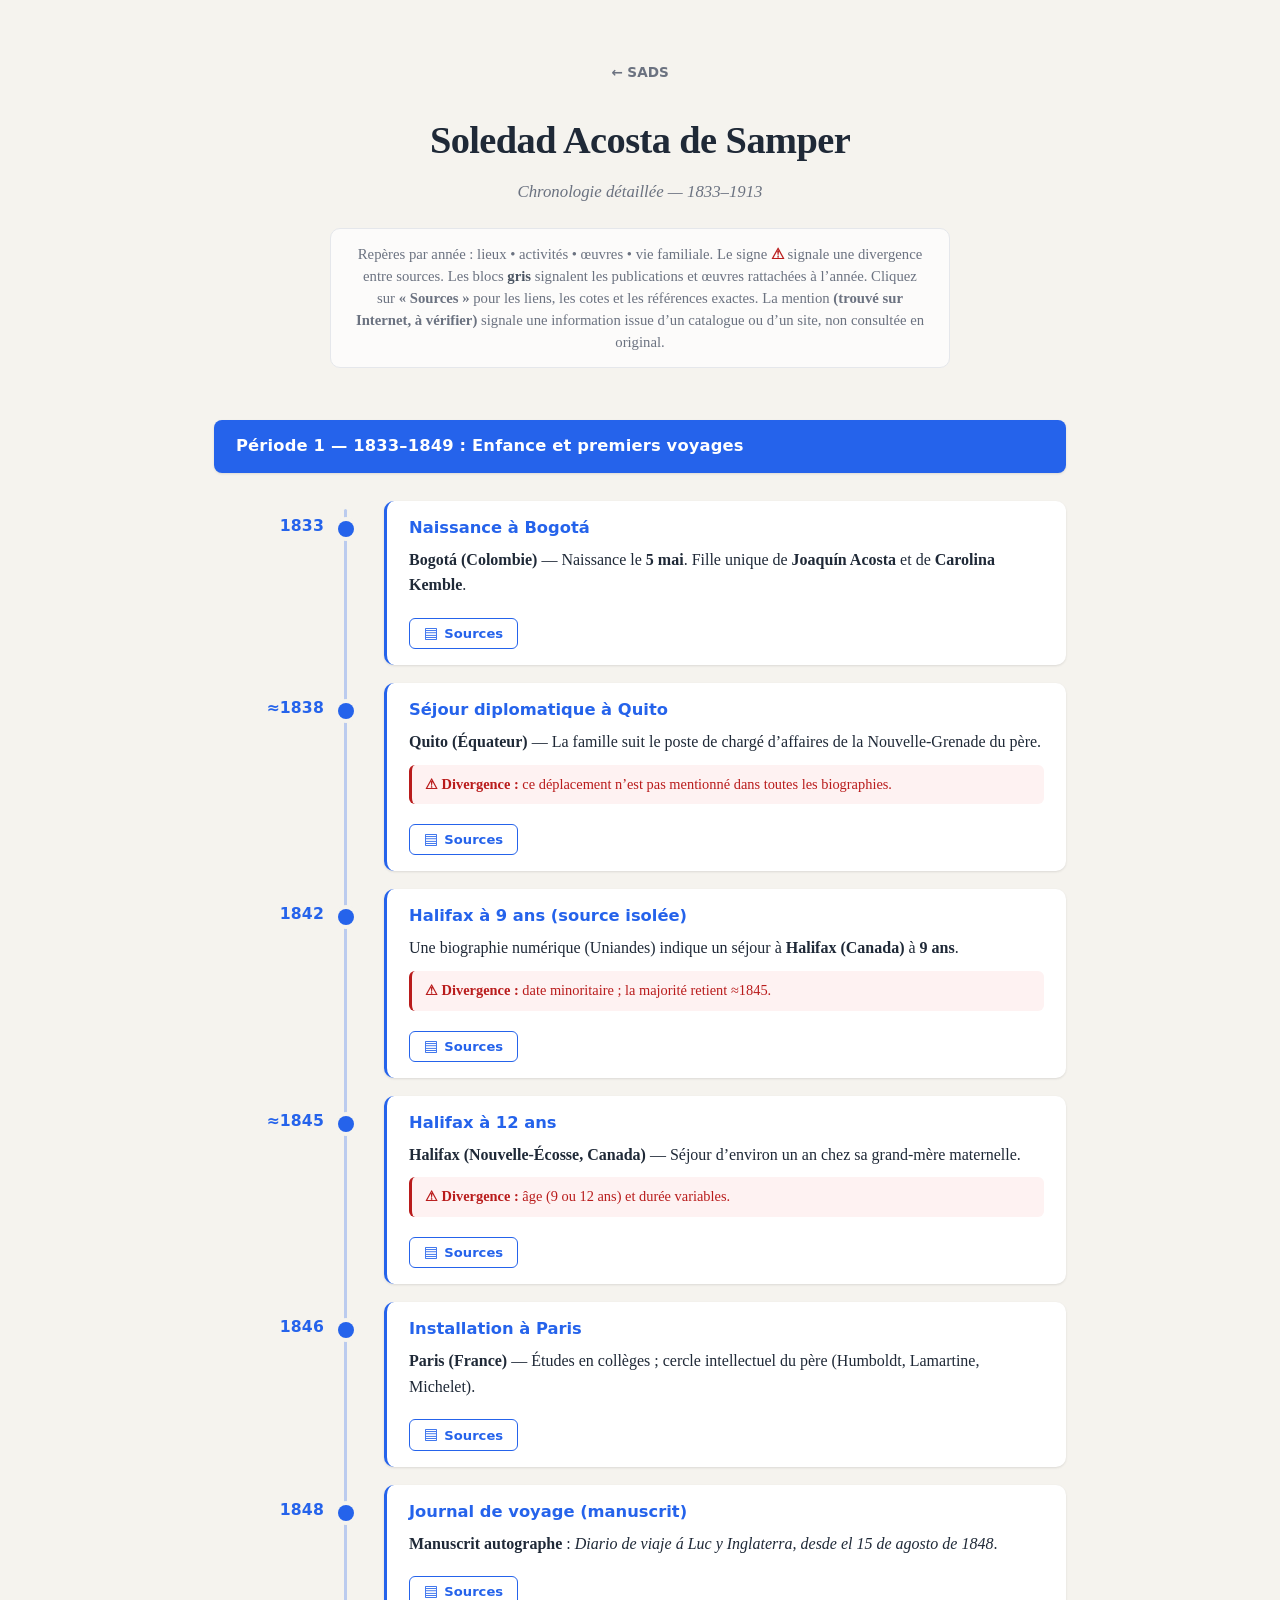
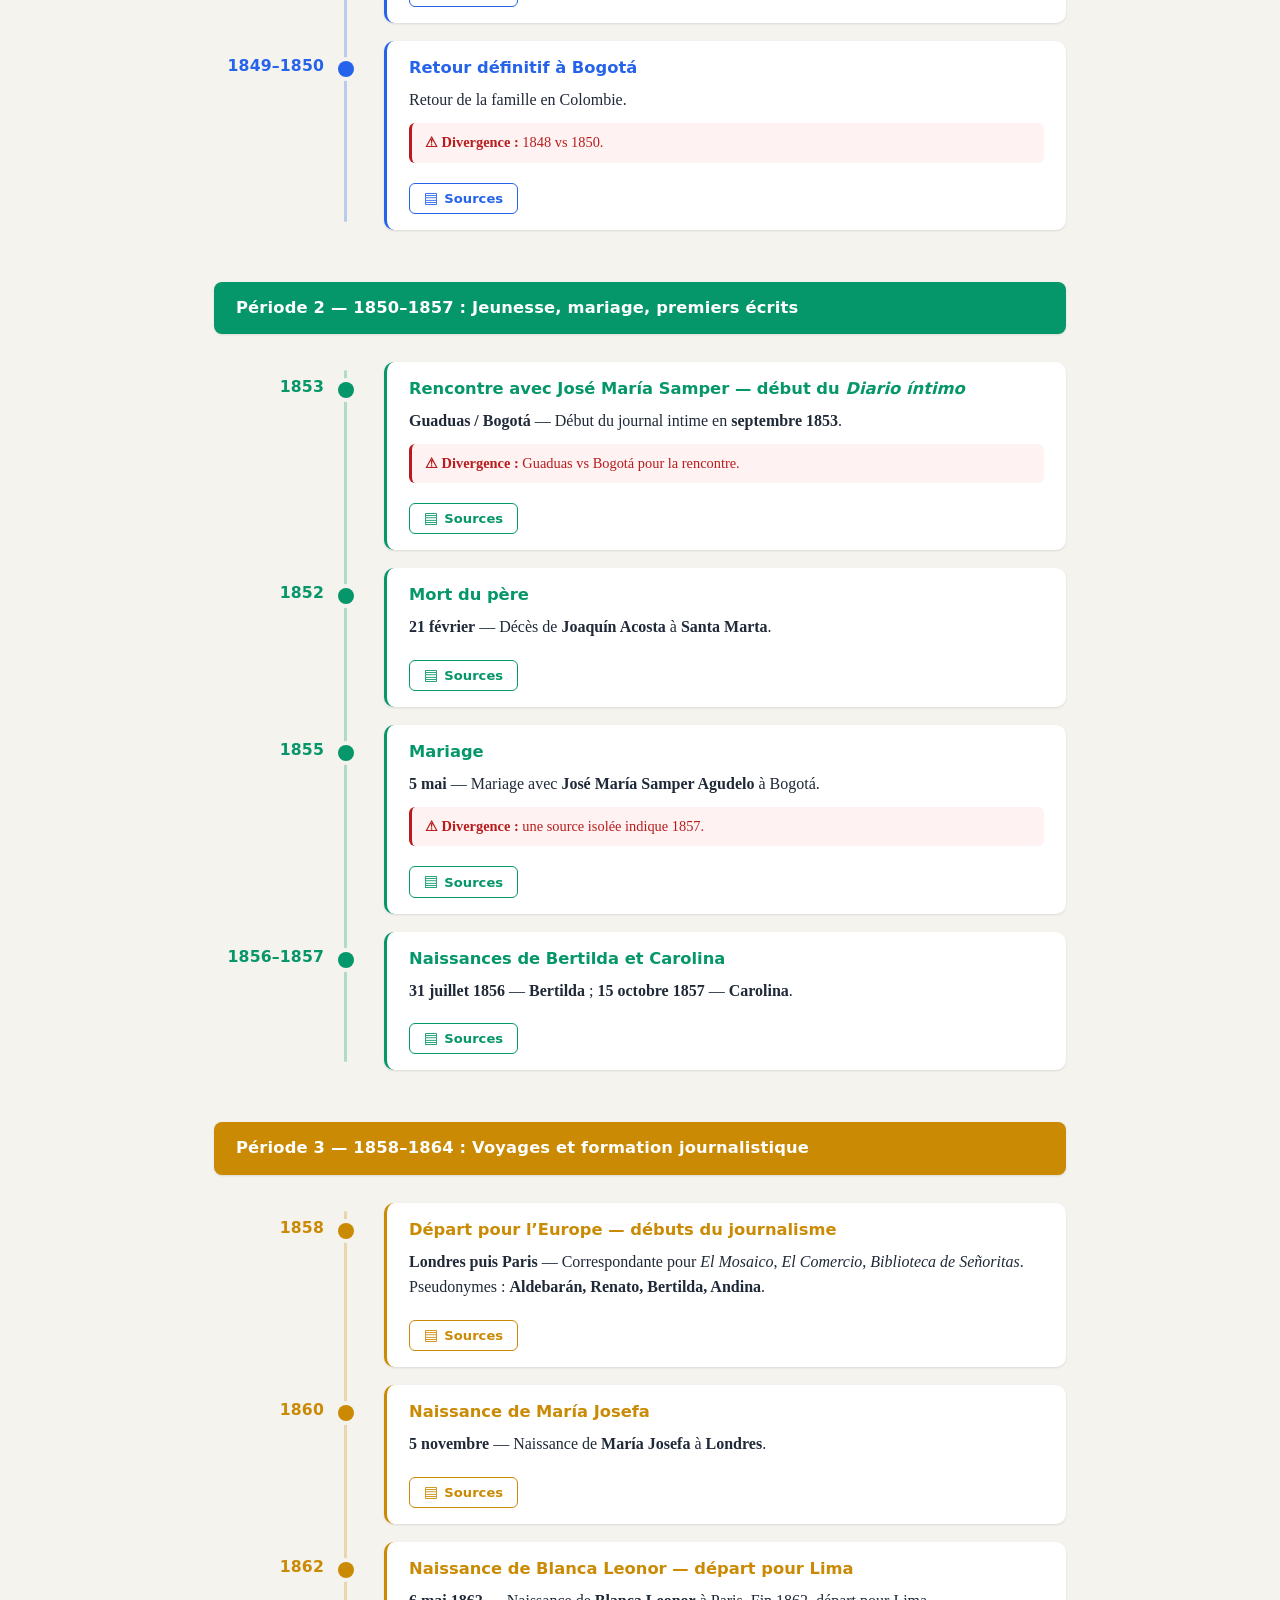
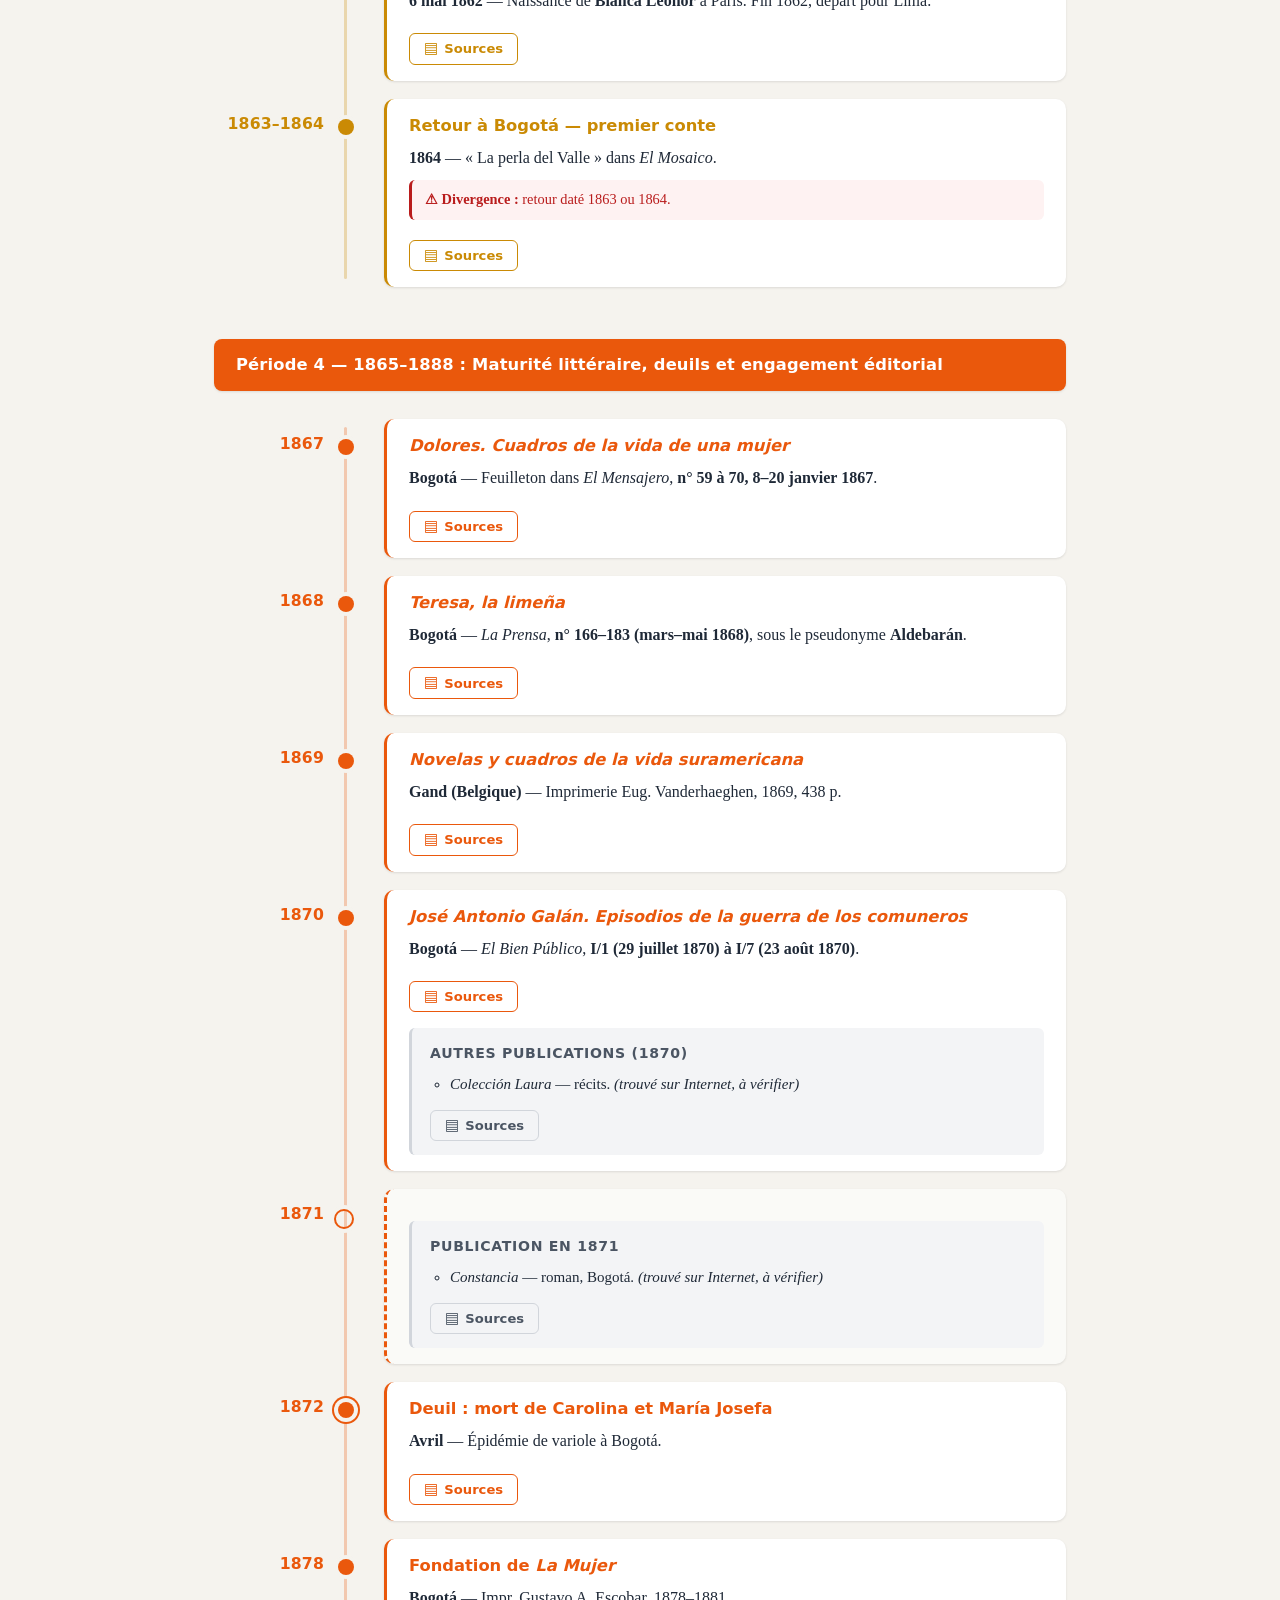
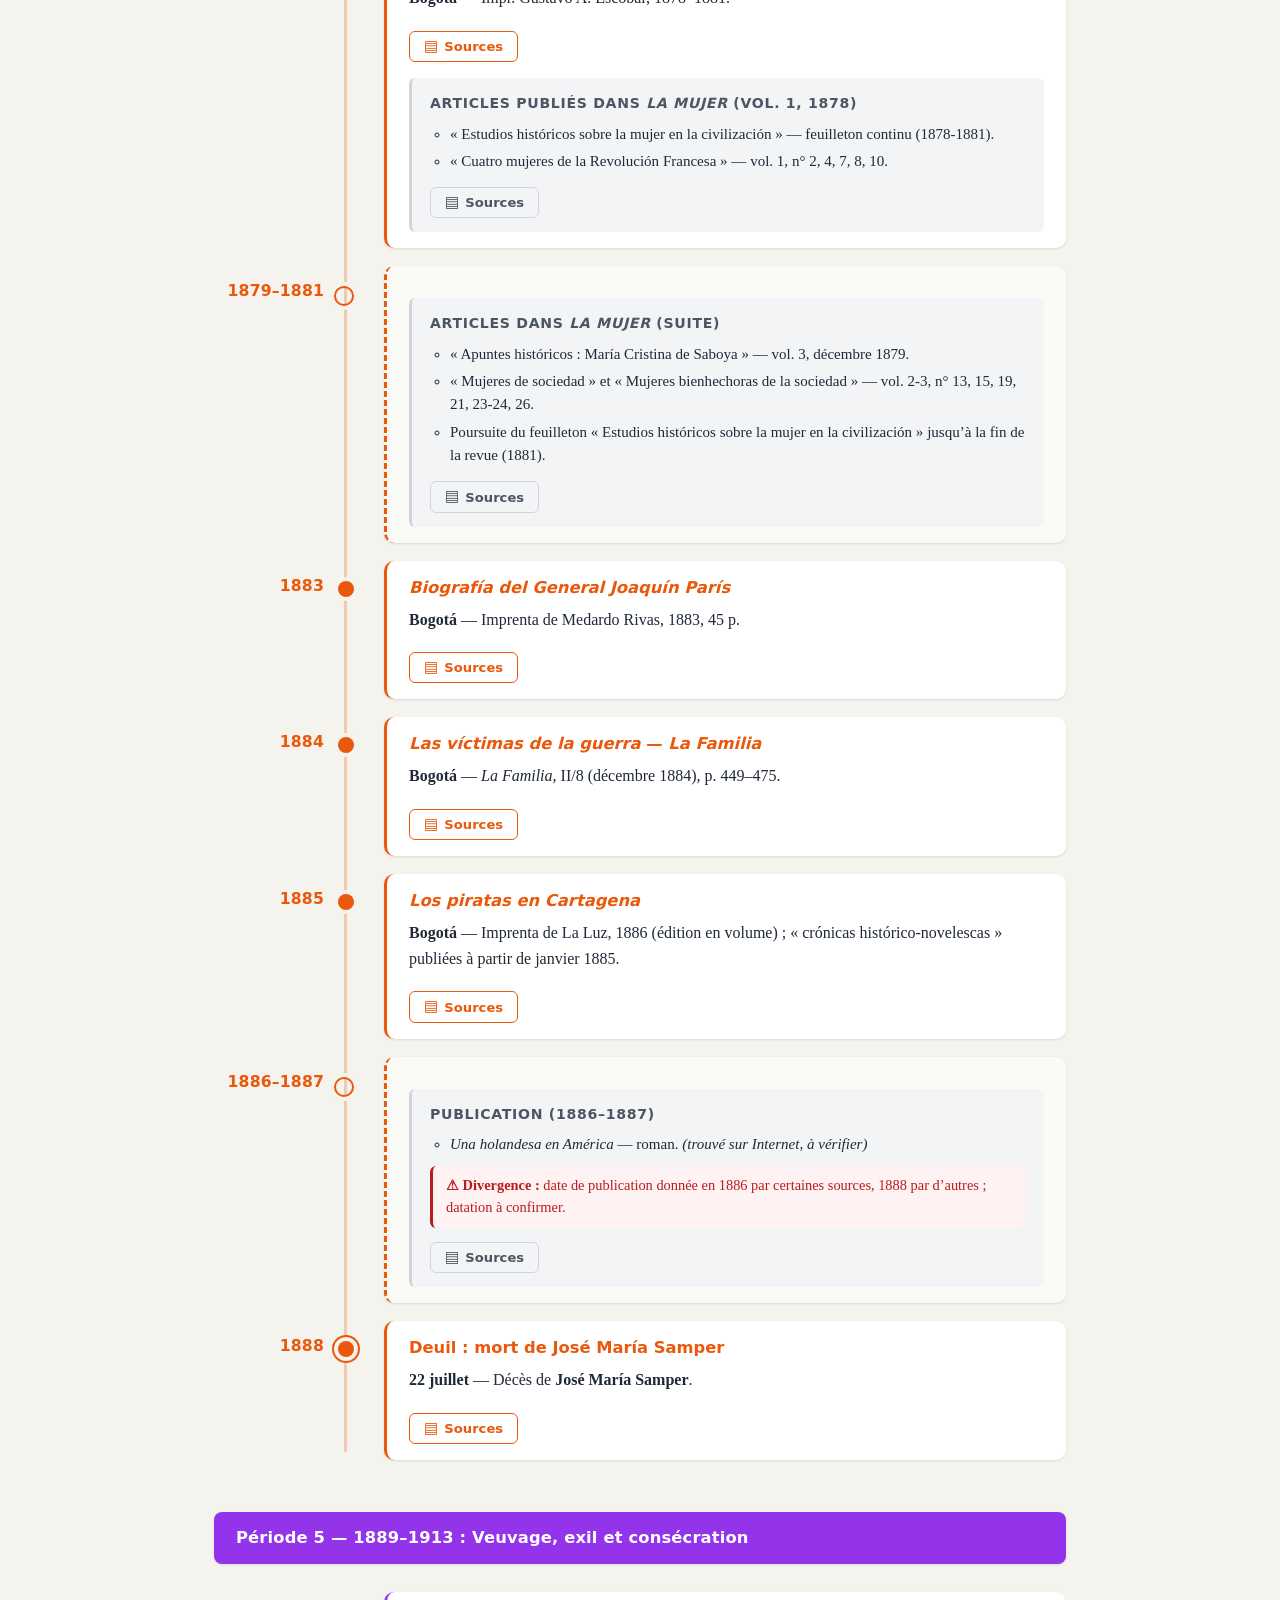
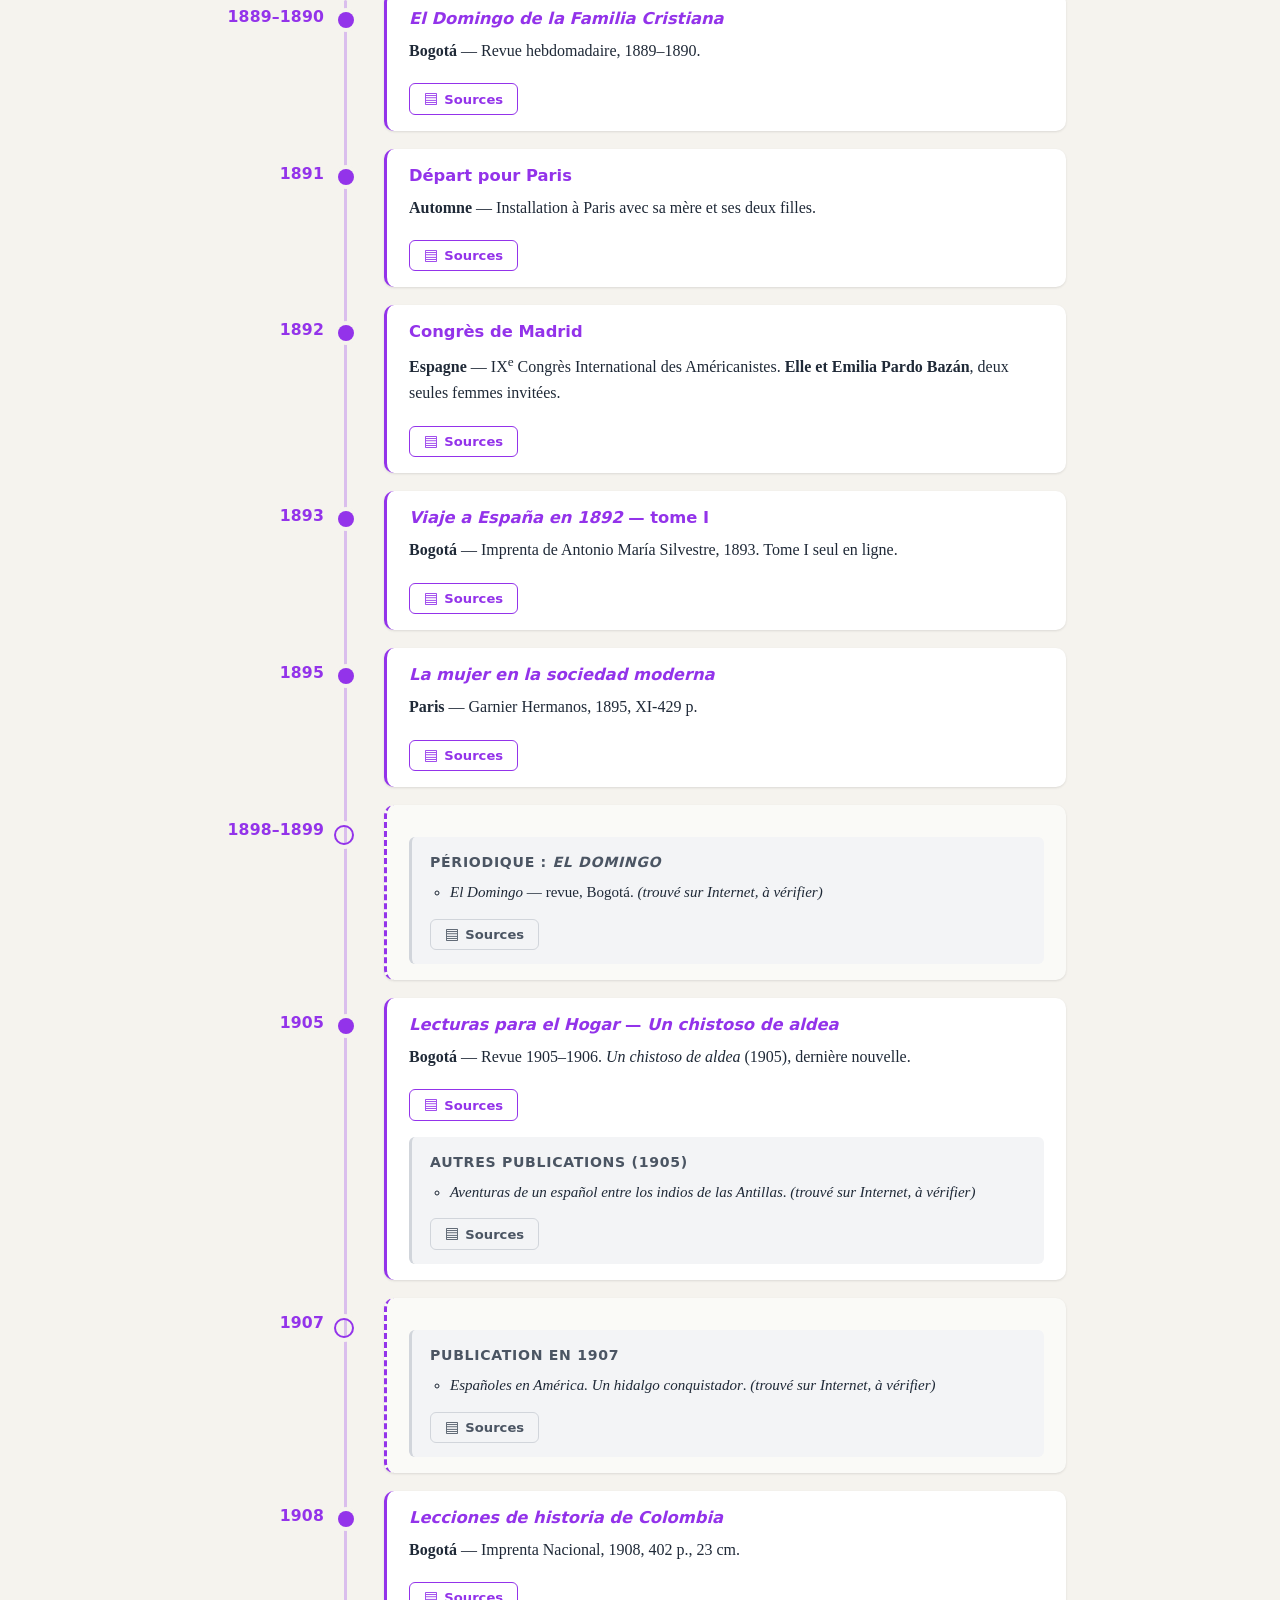
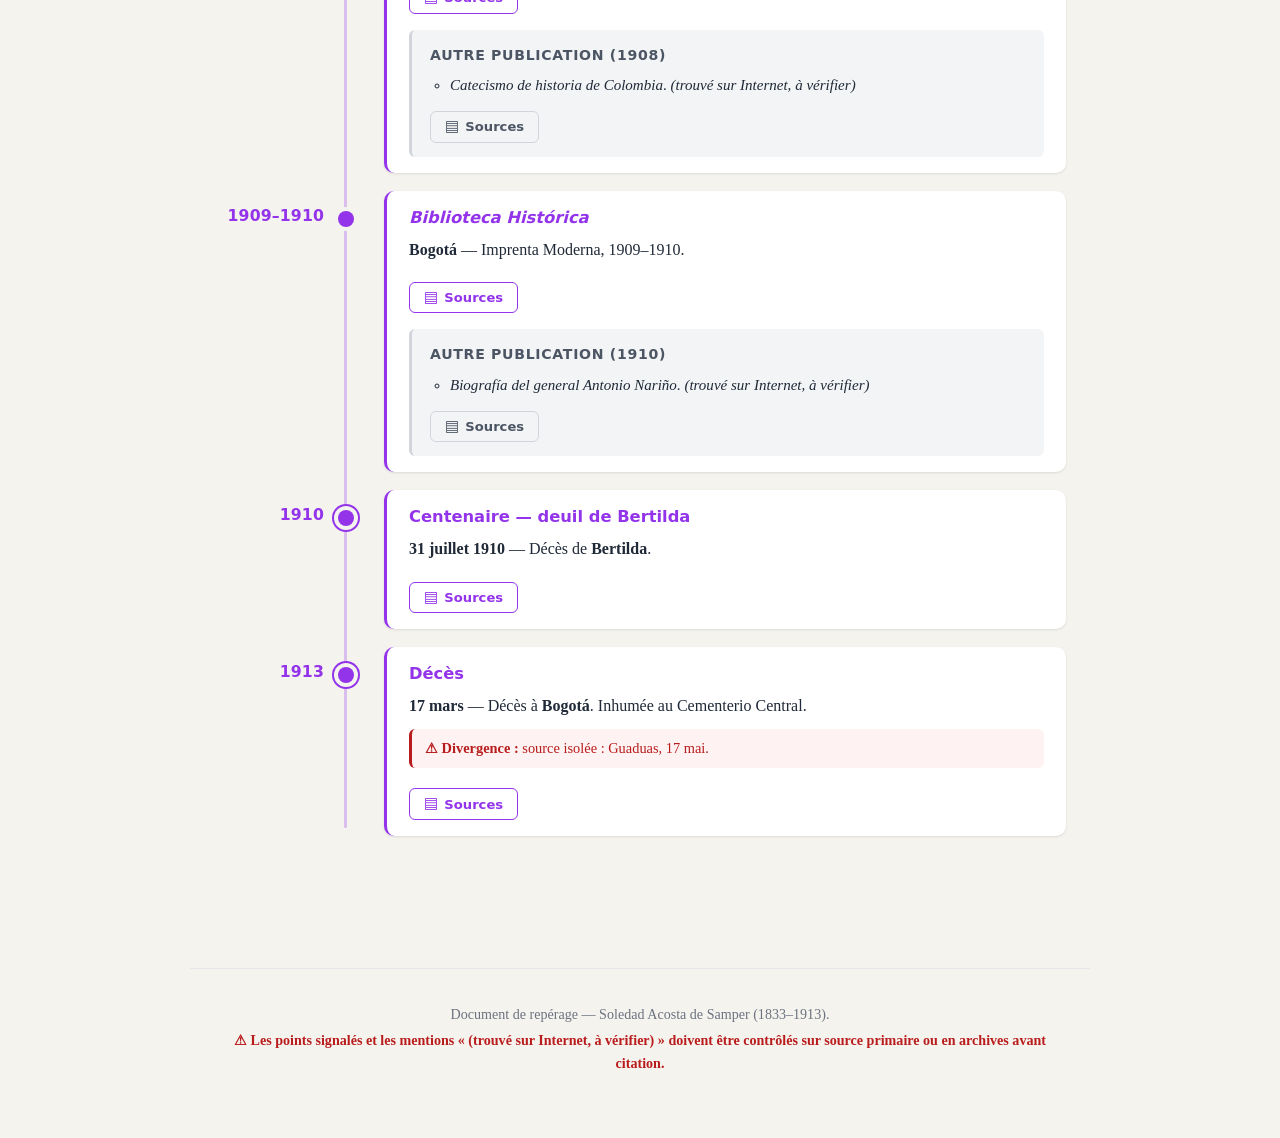
==== commit e763cd96: "Update chronologie.html" ====
--- a/chronologie.html
+++ b/chronologie.html
@@ -8,32 +8,33 @@
 </head>
 <body>
 
-<header class="page-header">
-  <a href="index.html" class="back-link">← SADS</a>
+<header class="entete">
+  <a href="index.html" class="lien-retour">← SADS</a>
   <h1>Soledad Acosta de Samper</h1>
-  <p class="subtitle">Chronologie détaillée — 1833–1913</p>
+  <p class="sous-titre">Chronologie détaillée — 1833–1913</p>
   <p class="note">
     Repères par année : lieux • activités • œuvres • vie familiale.
-    Le signe <span class="warn-inline">⚠</span> signale une divergence entre sources.
+    Le signe <span class="alerte-en-ligne">⚠</span> signale une divergence entre sources.
+    Les blocs <span class="oeuvres-en-ligne">gris</span> signalent les publications et œuvres rattachées à l’année.
     Cliquez sur <strong>« Sources »</strong> pour les liens, les cotes et les références exactes.
     La mention <strong>(trouvé sur Internet, à vérifier)</strong> signale une information issue d’un catalogue ou d’un site, non consultée en original.
   </p>
 </header>
 
-<main class="timeline">
+<main class="chronologie">
 
   <!-- ===================== PÉRIODE 1 ===================== -->
-  <section class="period period--1">
-    <h2 class="period__title">Période 1 — 1833–1849 : Enfance et premiers voyages</h2>
-    <ol class="events">
-
-      <li class="event">
-        <span class="event__year">1833</span>
-        <div class="event__card">
+  <section class="periode periode-1">
+    <h2 class="titre-periode">Période 1 — 1833–1849 : Enfance et premiers voyages</h2>
+    <ol class="evenements">
+
+      <li class="evenement">
+        <span class="annee">1833</span>
+        <div class="carte">
           <h3>Naissance à Bogotá</h3>
           <p><strong>Bogotá (Colombie)</strong> — Naissance le <strong>5 mai</strong>. Fille unique de <strong>Joaquín Acosta</strong> et de <strong>Carolina Kemble</strong>.</p>
-          <button class="source-btn" type="button" aria-haspopup="dialog">Sources</button>
-          <div class="event__sources" hidden>
+          <button class="bouton-sources" type="button" aria-haspopup="dialog">Sources</button>
+          <div class="sources" hidden>
             <h5>Sources et liens</h5>
             <ul>
               <li><a href="https://enciclopedia.banrepcultural.org/index.php/Soledad_Acosta_de_Samper" target="_blank" rel="noopener">Encyclopédie BanRepcultural — notice « Soledad Acosta de Samper »</a> : « nació en Bogotá, el 5 de mayo de 1833 ». <em>(trouvé sur Internet, à vérifier)</em></li>
@@ -41,118 +42,118 @@
               <li><strong>Référence primaire</strong> : registres paroissiaux de Bogotá, acte de baptême (1833). Archivo General de la Nación (Bogotá). <em>Non numérisé ; consultation en salle.</em></li>
             </ul>
             <h5>Niveau de confiance</h5>
-            <p><span class="confidence confidence--high">Élevée</span> — date exacte.</p>
-          </div>
-        </div>
-      </li>
-
-      <li class="event">
-        <span class="event__year">≈1838</span>
-        <div class="event__card">
+            <p><span class="confiance confiance-haute">Élevée</span> — date exacte.</p>
+          </div>
+        </div>
+      </li>
+
+      <li class="evenement">
+        <span class="annee">≈1838</span>
+        <div class="carte">
           <h3>Séjour diplomatique à Quito</h3>
           <p><strong>Quito (Équateur)</strong> — La famille suit le poste de chargé d’affaires de la Nouvelle-Grenade du père.</p>
-          <p class="warn"><strong>⚠ Divergence :</strong> ce déplacement n’est pas mentionné dans toutes les biographies.</p>
-          <button class="source-btn" type="button" aria-haspopup="dialog">Sources</button>
-          <div class="event__sources" hidden>
+          <p class="alerte"><strong>⚠ Divergence :</strong> ce déplacement n’est pas mentionné dans toutes les biographies.</p>
+          <button class="bouton-sources" type="button" aria-haspopup="dialog">Sources</button>
+          <div class="sources" hidden>
             <h5>Sources et liens</h5>
             <ul>
               <li><a href="https://enciclopedia.banrepcultural.org/index.php/Soledad_Acosta_de_Samper" target="_blank" rel="noopener">BanRepcultural</a> : mentionne le poste du père en Équateur. <em>(trouvé sur Internet, à vérifier)</em></li>
               <li><a href="https://es.wikipedia.org/wiki/Joaqu%C3%ADn_Acosta" target="_blank" rel="noopener">Wikipedia — Joaquín Acosta</a> : « Desde noviembre de 1837 hasta 1839 ocupó el cargo de Ministro de la Nueva Granada en Ecuador y se instaló en el vecino país con su familia ». <em>(trouvé sur Internet, à vérifier)</em></li>
             </ul>
             <h5>Niveau de confiance</h5>
-            <p><span class="confidence confidence--high">Élevée</span> — donnée cohérente, mais non unanime.</p>
-          </div>
-        </div>
-      </li>
-
-      <li class="event">
-        <span class="event__year">1842</span>
-        <div class="event__card">
+            <p><span class="confiance confiance-haute">Élevée</span> — donnée cohérente, mais non unanime.</p>
+          </div>
+        </div>
+      </li>
+
+      <li class="evenement">
+        <span class="annee">1842</span>
+        <div class="carte">
           <h3>Halifax à 9 ans (source isolée)</h3>
           <p>Une biographie numérique (Uniandes) indique un séjour à <strong>Halifax (Canada)</strong> à <strong>9 ans</strong>.</p>
-          <p class="warn"><strong>⚠ Divergence :</strong> date minoritaire ; la majorité retient ≈1845.</p>
-          <button class="source-btn" type="button" aria-haspopup="dialog">Sources</button>
-          <div class="event__sources" hidden>
+          <p class="alerte"><strong>⚠ Divergence :</strong> date minoritaire ; la majorité retient ≈1845.</p>
+          <button class="bouton-sources" type="button" aria-haspopup="dialog">Sources</button>
+          <div class="sources" hidden>
             <h5>Sources et liens</h5>
             <ul>
               <li><a href="https://soledadacosta.uniandes.edu.co/" target="_blank" rel="noopener">Biblioteca Digital Soledad Acosta (Uniandes)</a> : « A los nueve años viajó a Estados Unidos y Canadá, donde vivió varios meses con su abuela materna en Halifax ». <em>(trouvé sur Internet, à vérifier)</em></li>
             </ul>
             <h5>Niveau de confiance</h5>
-            <p><span class="confidence confidence--medium">Moyenne</span> — source isolée.</p>
-          </div>
-        </div>
-      </li>
-
-      <li class="event">
-        <span class="event__year">≈1845</span>
-        <div class="event__card">
+            <p><span class="confiance confiance-moyenne">Moyenne</span> — source isolée.</p>
+          </div>
+        </div>
+      </li>
+
+      <li class="evenement">
+        <span class="annee">≈1845</span>
+        <div class="carte">
           <h3>Halifax à 12 ans</h3>
           <p><strong>Halifax (Nouvelle-Écosse, Canada)</strong> — Séjour d’environ un an chez sa grand-mère maternelle.</p>
-          <p class="warn"><strong>⚠ Divergence :</strong> âge (9 ou 12 ans) et durée variables.</p>
-          <button class="source-btn" type="button" aria-haspopup="dialog">Sources</button>
-          <div class="event__sources" hidden>
+          <p class="alerte"><strong>⚠ Divergence :</strong> âge (9 ou 12 ans) et durée variables.</p>
+          <button class="bouton-sources" type="button" aria-haspopup="dialog">Sources</button>
+          <div class="sources" hidden>
             <h5>Sources et liens</h5>
             <ul>
               <li><a href="https://historico.presidencia.gov.co/prensa_new/historia/soledad.htm" target="_blank" rel="noopener">Presidencia de la República de Colombia — notice biographique</a> : « A la edad de 12 años fue enviada a Halifax (Nueva Escocia, Canadá), donde al lado de su abuela materna continuó su educación ». <em>(trouvé sur Internet, à vérifier)</em></li>
               <li><a href="https://marinalamus.com/soledad-acosta-de-samper/" target="_blank" rel="noopener">Marina Lamus — « Acosta de Samper, Soledad »</a> : « A los doce años continuó su educación formal en Halifax… En esta ciudad permaneció un año junto a su madre ». <em>(trouvé sur Internet, à vérifier)</em></li>
             </ul>
             <h5>Niveau de confiance</h5>
-            <p><span class="confidence confidence--high">Élevée</span> — version majoritaire.</p>
-          </div>
-        </div>
-      </li>
-
-      <li class="event">
-        <span class="event__year">1846</span>
-        <div class="event__card">
+            <p><span class="confiance confiance-haute">Élevée</span> — version majoritaire.</p>
+          </div>
+        </div>
+      </li>
+
+      <li class="evenement">
+        <span class="annee">1846</span>
+        <div class="carte">
           <h3>Installation à Paris</h3>
           <p><strong>Paris (France)</strong> — Études en collèges ; cercle intellectuel du père (Humboldt, Lamartine, Michelet).</p>
-          <button class="source-btn" type="button" aria-haspopup="dialog">Sources</button>
-          <div class="event__sources" hidden>
+          <button class="bouton-sources" type="button" aria-haspopup="dialog">Sources</button>
+          <div class="sources" hidden>
             <h5>Sources et liens</h5>
             <ul>
               <li><a href="https://enciclopedia.banrepcultural.org/index.php/Soledad_Acosta_de_Samper" target="_blank" rel="noopener">BanRepcultural</a> : mentionne le cercle parisien (Humboldt, Lamartine, Michelet, Duhamel, Boussingault, Jomard), d’après Agudelo (2015). <em>(trouvé sur Internet, à vérifier)</em></li>
               <li><a href="https://cdm17054.contentdm.oclc.org/digital/collection/p17054coll32/id/3" target="_blank" rel="noopener">BanRepcultural — notice sur le <em>Diario de Francia</em></a> : la famille est « radicada en Europa desde 1845 ». <em>(sur Internet, vérifié)</em></li>
             </ul>
             <h5>Niveau de confiance</h5>
-            <p><span class="confidence confidence--high">Élevée</span>J'ai consulté ses propres notes sur son Journal pendant ce voyage à Luc-sur-mer et en Angleterre.</p>
-          </div>
-        </div>
-      </li>
-
-      <li class="event">
-        <span class="event__year">1848</span>
-        <div class="event__card">
+            <p><span class="confiance confiance-haute">Élevée</span> — notes personnelles consultées (voyage à Luc-sur-mer et en Angleterre).</p>
+          </div>
+        </div>
+      </li>
+
+      <li class="evenement">
+        <span class="annee">1848</span>
+        <div class="carte">
           <h3>Journal de voyage (manuscrit)</h3>
           <p><strong>Manuscrit autographe</strong> : <em>Diario de viaje á Luc y Inglaterra, desde el 15 de agosto de 1848</em>.</p>
-          <button class="source-btn" type="button" aria-haspopup="dialog">Sources</button>
-          <div class="event__sources" hidden>
+          <button class="bouton-sources" type="button" aria-haspopup="dialog">Sources</button>
+          <div class="sources" hidden>
             <h5>Sources et liens</h5>
             <ul>
               <li><strong>Cote</strong> : Sala de Libros Raros y Manuscritos, <strong>MSS3190, caja 3, carpeta 1, fols. 1-8</strong>. Titre original : « Diario de viaje á Luc y Inglaterra, desde el 15 de agosto de 1848 » (ago 15–ago 20/1848). <em>(trouvé sur Internet, à vérifier)</em></li>
               <li><a href="https://babel.banrepcultural.org/digital/collection/p17054coll32/id/3/rec/1" target="_blank" rel="noopener">Accès numérique (BanRepcultural)</a>. <em>(trouvé sur Internet, à vérifier)</em></li>
             </ul>
             <h5>Niveau de confiance</h5>
-            <p><span class="confidence confidence--high">Élevée</span> — manuscrit décrit avec cote précise.</p>
-          </div>
-        </div>
-      </li>
-
-      <li class="event">
-        <span class="event__year">1849–1850</span>
-        <div class="event__card">
+            <p><span class="confiance confiance-haute">Élevée</span> — manuscrit décrit avec cote précise.</p>
+          </div>
+        </div>
+      </li>
+
+      <li class="evenement">
+        <span class="annee">1849–1850</span>
+        <div class="carte">
           <h3>Retour définitif à Bogotá</h3>
           <p>Retour de la famille en Colombie.</p>
-          <p class="warn"><strong>⚠ Divergence :</strong> 1848 vs 1850.</p>
-          <button class="source-btn" type="button" aria-haspopup="dialog">Sources</button>
-          <div class="event__sources" hidden>
+          <p class="alerte"><strong>⚠ Divergence :</strong> 1848 vs 1850.</p>
+          <button class="bouton-sources" type="button" aria-haspopup="dialog">Sources</button>
+          <div class="sources" hidden>
             <h5>Sources et liens</h5>
             <ul>
               <li><a href="https://enciclopedia.banrepcultural.org/index.php/Soledad_Acosta_de_Samper" target="_blank" rel="noopener">BanRepcultural</a> : retour daté 1850. <em>(trouvé sur Internet, à vérifier)</em></li>
               <li><a href="https://www.redalyc.org/" target="_blank" rel="noopener">Redalyc</a> : « Regresó a Colombia en 1850 ». <em>(trouvé sur Internet, à vérifier)</em></li>
             </ul>
             <h5>Niveau de confiance</h5>
-            <p><span class="confidence confidence--medium">Moyenne</span>.</p>
+            <p><span class="confiance confiance-moyenne">Moyenne</span>.</p>
           </div>
         </div>
       </li>
@@ -161,18 +162,18 @@
   </section>
 
   <!-- ===================== PÉRIODE 2 ===================== -->
-  <section class="period period--2">
-    <h2 class="period__title">Période 2 — 1850–1857 : Jeunesse, mariage, premiers écrits</h2>
-    <ol class="events">
-
-      <li class="event">
-        <span class="event__year">1853</span>
-        <div class="event__card">
+  <section class="periode periode-2">
+    <h2 class="titre-periode">Période 2 — 1850–1857 : Jeunesse, mariage, premiers écrits</h2>
+    <ol class="evenements">
+
+      <li class="evenement">
+        <span class="annee">1853</span>
+        <div class="carte">
           <h3>Rencontre avec José María Samper — début du <em>Diario íntimo</em></h3>
           <p><strong>Guaduas / Bogotá</strong> — Début du journal intime en <strong>septembre 1853</strong>.</p>
-          <p class="warn"><strong>⚠ Divergence :</strong> Guaduas vs Bogotá pour la rencontre.</p>
-          <button class="source-btn" type="button" aria-haspopup="dialog">Sources</button>
-          <div class="event__sources" hidden>
+          <p class="alerte"><strong>⚠ Divergence :</strong> Guaduas vs Bogotá pour la rencontre.</p>
+          <button class="bouton-sources" type="button" aria-haspopup="dialog">Sources</button>
+          <div class="sources" hidden>
             <h5>Sources et liens</h5>
             <ul>
               <li><strong>Manuscrit autographe</strong> : <em>Reflecciones [sic]</em>, commencé le <strong>26 août 1853</strong>. Au verso : « Pensamientos, apuntes y notas. En Guaduas. Agosto, 1853 ». 20 f. <em>(trouvé sur Internet, à vérifier)</em></li>
@@ -181,62 +182,62 @@
               <li><a href="https://www.bibliotecanacionaldigital.gov.co/col-sala-lectura/coleccion-bbcc/diario-intimo" target="_blank" rel="noopener">Édition numérique intégrale — Biblioteca Nacional Digital</a> : présentation de Melba Escobar, entrée du 14 septembre. <em>(trouvé sur Internet, à vérifier)</em></li>
             </ul>
             <h5>Niveau de confiance</h5>
-            <p><span class="confidence confidence--high">Élevée</span> — manuscrit et édition numérique disponibles.</p>
-          </div>
-        </div>
-      </li>
-
-      <li class="event">
-        <span class="event__year">1852</span>
-        <div class="event__card">
+            <p><span class="confiance confiance-haute">Élevée</span> — manuscrit et édition numérique disponibles.</p>
+          </div>
+        </div>
+      </li>
+
+      <li class="evenement">
+        <span class="annee">1852</span>
+        <div class="carte">
           <h3>Mort du père</h3>
           <p><strong>21 février</strong> — Décès de <strong>Joaquín Acosta</strong> à <strong>Santa Marta</strong>.</p>
-          <button class="source-btn" type="button" aria-haspopup="dialog">Sources</button>
-          <div class="event__sources" hidden>
+          <button class="bouton-sources" type="button" aria-haspopup="dialog">Sources</button>
+          <div class="sources" hidden>
             <h5>Sources et liens</h5>
             <ul>
               <li><a href="https://es.wikipedia.org/wiki/Joaqu%C3%ADn_Acosta" target="_blank" rel="noopener">Wikipedia — Joaquín Acosta</a> : « 21 de febrero de 1852, Santa Marta ». <em>(trouvé sur Internet, à vérifier)</em></li>
               <li><a href="https://core.ac.uk/" target="_blank" rel="noopener">Core.ac.uk</a> : référence à la <em>Biografía del general Joaquín Acosta</em> écrite par Soledad. <em>(trouvé sur Internet, à vérifier)</em></li>
             </ul>
             <h5>Niveau de confiance</h5>
-            <p><span class="confidence confidence--high">Élevée</span>.</p>
-          </div>
-        </div>
-      </li>
-
-      <li class="event">
-        <span class="event__year">1855</span>
-        <div class="event__card">
+            <p><span class="confiance confiance-haute">Élevée</span>.</p>
+          </div>
+        </div>
+      </li>
+
+      <li class="evenement">
+        <span class="annee">1855</span>
+        <div class="carte">
           <h3>Mariage</h3>
           <p><strong>5 mai</strong> — Mariage avec <strong>José María Samper Agudelo</strong> à Bogotá.</p>
-          <p class="warn"><strong>⚠ Divergence :</strong> une source isolée indique 1857.</p>
-          <button class="source-btn" type="button" aria-haspopup="dialog">Sources</button>
-          <div class="event__sources" hidden>
+          <p class="alerte"><strong>⚠ Divergence :</strong> une source isolée indique 1857.</p>
+          <button class="bouton-sources" type="button" aria-haspopup="dialog">Sources</button>
+          <div class="sources" hidden>
             <h5>Sources et liens</h5>
             <ul>
               <li><a href="https://hispaniasacra.revistas.csic.es/" target="_blank" rel="noopener">Hispania Sacra (CSIC)</a> : « se celebró el 5 de mayo de 1855 en ceremonia presidida por el mismo Arzobispo de Bogotá, Antonio Herrán ». <em>(trouvé sur Internet, à vérifier)</em></li>
               <li><a href="https://repositorio.unal.edu.co/" target="_blank" rel="noopener">Repositorio Universidad Nacional</a> : « El 4 de mayo de 1855, Soledad se despidió de su diario ». <em>(trouvé sur Internet, à vérifier)</em></li>
             </ul>
             <h5>Niveau de confiance</h5>
-            <p><span class="confidence confidence--high">Élevée</span>.</p>
-          </div>
-        </div>
-      </li>
-
-      <li class="event">
-        <span class="event__year">1856–1857</span>
-        <div class="event__card">
+            <p><span class="confiance confiance-haute">Élevée</span>.</p>
+          </div>
+        </div>
+      </li>
+
+      <li class="evenement">
+        <span class="annee">1856–1857</span>
+        <div class="carte">
           <h3>Naissances de Bertilda et Carolina</h3>
           <p><strong>31 juillet 1856</strong> — <strong>Bertilda</strong> ; <strong>15 octobre 1857</strong> — <strong>Carolina</strong>.</p>
-          <button class="source-btn" type="button" aria-haspopup="dialog">Sources</button>
-          <div class="event__sources" hidden>
+          <button class="bouton-sources" type="button" aria-haspopup="dialog">Sources</button>
+          <div class="sources" hidden>
             <h5>Sources et liens</h5>
             <ul>
               <li><a href="https://www.caroycuervo.gov.co/" target="_blank" rel="noopener">Instituto Caro y Cuervo</a> : « Bertilda (1856-1910), Carolina (1857-1872), María Josefa (1860-1872) y Blanca Leonor (1862-¿?) ». <em>(trouvé sur Internet, à vérifier)</em></li>
               <li><a href="https://es.wikipedia.org/wiki/Bertilda_Samper_Acosta" target="_blank" rel="noopener">Wikipedia — Bertilda Samper Acosta</a> : « 31 de julio de 1856 ». <em>(trouvé sur Internet, à vérifier)</em></li>
             </ul>
             <h5>Niveau de confiance</h5>
-            <p><span class="confidence confidence--medium">Moyenne</span>.</p>
+            <p><span class="confiance confiance-moyenne">Moyenne</span>.</p>
           </div>
         </div>
       </li>
@@ -245,79 +246,79 @@
   </section>
 
   <!-- ===================== PÉRIODE 3 ===================== -->
-  <section class="period period--3">
-    <h2 class="period__title">Période 3 — 1858–1864 : Voyages et formation journalistique</h2>
-    <ol class="events">
-
-      <li class="event">
-        <span class="event__year">1858</span>
-        <div class="event__card">
+  <section class="periode periode-3">
+    <h2 class="titre-periode">Période 3 — 1858–1864 : Voyages et formation journalistique</h2>
+    <ol class="evenements">
+
+      <li class="evenement">
+        <span class="annee">1858</span>
+        <div class="carte">
           <h3>Départ pour l’Europe — débuts du journalisme</h3>
           <p><strong>Londres puis Paris</strong> — Correspondante pour <em>El Mosaico</em>, <em>El Comercio</em>, <em>Biblioteca de Señoritas</em>. Pseudonymes : <strong>Aldebarán, Renato, Bertilda, Andina</strong>.</p>
-          <button class="source-btn" type="button" aria-haspopup="dialog">Sources</button>
-          <div class="event__sources" hidden>
+          <button class="bouton-sources" type="button" aria-haspopup="dialog">Sources</button>
+          <div class="sources" hidden>
             <h5>Sources et liens</h5>
             <ul>
               <li><a href="https://enciclopedia.banrepcultural.org/index.php/Soledad_Acosta_de_Samper" target="_blank" rel="noopener">BanRepcultural</a> : « En 1858 Soledad y José María se radicaron en Londres y luego en París. Desde París ella se convirtió en corresponsal para los periódicos <em>El Comercio</em> de Lima y <em>El Mosaico</em> de Bogotá ». <em>(trouvé sur Internet, à vérifier)</em></li>
               <li><a href="https://catalogoenlinea.bibliotecanacional.gov.co/" target="_blank" rel="noopener">Biblioteca Nacional de Colombia — catalogue</a> : « Durante muchos años fue conocida en la prensa bogotana con los seudónimos de Aldebarán, Bertilda, Andina y Renato ». <em>(trouvé sur Internet, à vérifier)</em></li>
             </ul>
             <h5>Niveau de confiance</h5>
-            <p><span class="confidence confidence--high">Élevée</span>.</p>
-          </div>
-        </div>
-      </li>
-
-      <li class="event">
-        <span class="event__year">1860</span>
-        <div class="event__card">
+            <p><span class="confiance confiance-haute">Élevée</span>.</p>
+          </div>
+        </div>
+      </li>
+
+      <li class="evenement">
+        <span class="annee">1860</span>
+        <div class="carte">
           <h3>Naissance de María Josefa</h3>
           <p><strong>5 novembre</strong> — Naissance de <strong>María Josefa</strong> à <strong>Londres</strong>.</p>
-          <button class="source-btn" type="button" aria-haspopup="dialog">Sources</button>
-          <div class="event__sources" hidden>
+          <button class="bouton-sources" type="button" aria-haspopup="dialog">Sources</button>
+          <div class="sources" hidden>
             <h5>Sources et liens</h5>
             <ul>
               <li><a href="https://www.caroycuervo.gov.co/" target="_blank" rel="noopener">Instituto Caro y Cuervo</a> : « María Josefa (1860-1872) ». <em>(trouvé sur Internet, à vérifier)</em></li>
               <li><a href="https://es.wikipedia.org/wiki/Soledad_Acosta_de_Samper" target="_blank" rel="noopener">Wikipedia (es)</a> : « El 5 de noviembre de 1860 nació en Londres su tercera hija, María Josefa ». <em>(trouvé sur Internet, à vérifier)</em></li>
             </ul>
             <h5>Niveau de confiance</h5>
-            <p><span class="confidence confidence--high">Élevée</span>.</p>
-          </div>
-        </div>
-      </li>
-
-      <li class="event">
-        <span class="event__year">1862</span>
-        <div class="event__card">
+            <p><span class="confiance confiance-haute">Élevée</span>.</p>
+          </div>
+        </div>
+      </li>
+
+      <li class="evenement">
+        <span class="annee">1862</span>
+        <div class="carte">
           <h3>Naissance de Blanca Leonor — départ pour Lima</h3>
           <p><strong>6 mai 1862</strong> — Naissance de <strong>Blanca Leonor</strong> à Paris. Fin 1862, départ pour Lima.</p>
-          <button class="source-btn" type="button" aria-haspopup="dialog">Sources</button>
-          <div class="event__sources" hidden>
+          <button class="bouton-sources" type="button" aria-haspopup="dialog">Sources</button>
+          <div class="sources" hidden>
             <h5>Sources et liens</h5>
             <ul>
               <li><a href="https://www.caroycuervo.gov.co/" target="_blank" rel="noopener">Instituto Caro y Cuervo</a> : « Blanca Leonor (1862-¿?) ». <em>(trouvé sur Internet, à vérifier)</em></li>
               <li><a href="https://enciclopedia.banrepcultural.org/index.php/Soledad_Acosta_de_Samper" target="_blank" rel="noopener">BanRepcultural</a> : « En 1862 la familia Samper Acosta se trasladó a Lima, donde José María Samper había sido nombrado redactor principal del diario <em>El Comercio</em> ». <em>(trouvé sur Internet, à vérifier)</em></li>
             </ul>
             <h5>Niveau de confiance</h5>
-            <p><span class="confidence confidence--medium">Moyenne</span>.</p>
-          </div>
-        </div>
-      </li>
-
-      <li class="event">
-        <span class="event__year">1863–1864</span>
-        <div class="event__card">
+            <p><span class="confiance confiance-moyenne">Moyenne</span>.</p>
+          </div>
+        </div>
+      </li>
+
+      <li class="evenement">
+        <span class="annee">1863–1864</span>
+        <div class="carte">
           <h3>Retour à Bogotá — premier conte</h3>
           <p><strong>1864</strong> — « La perla del Valle » dans <em>El Mosaico</em>.</p>
-          <p class="warn"><strong>⚠ Divergence :</strong> retour daté 1863 ou 1864.</p>
-          <button class="source-btn" type="button" aria-haspopup="dialog">Sources</button>
-          <div class="event__sources" hidden>
+          <p class="alerte"><strong>⚠ Divergence :</strong> retour daté 1863 ou 1864.</p>
+          <button class="bouton-sources" type="button" aria-haspopup="dialog">Sources</button>
+          <div class="sources" hidden>
             <h5>Sources et liens</h5>
             <ul>
               <li><a href="https://enciclopedia.banrepcultural.org/index.php/Soledad_Acosta_de_Samper" target="_blank" rel="noopener">BanRepcultural</a> : situe le retour en 1863. <em>(trouvé sur Internet, à vérifier)</em></li>
               <li><a href="https://soledadacosta.uniandes.edu.co/" target="_blank" rel="noopener">Biblioteca Digital Soledad Acosta</a> : référence à « La perla del Valle » dans <em>El Mosaico</em> (1864). <em>(trouvé sur Internet, à vérifier)</em></li>
             </ul>
             <h5>Niveau de confiance</h5>
-            <p><span class="confidence confidence--medium">Moyenne</span>.</p>
+            <p><span class="confiance confiance-moyenne">Moyenne</span>.</p>
           </div>
         </div>
       </li>
@@ -326,186 +327,290 @@
   </section>
 
   <!-- ===================== PÉRIODE 4 ===================== -->
-  <section class="period period--4">
-    <h2 class="period__title">Période 4 — 1865–1888 : Maturité littéraire, deuils et engagement éditorial</h2>
-    <ol class="events">
-
-      <li class="event">
-        <span class="event__year">1867</span>
-        <div class="event__card">
+  <section class="periode periode-4">
+    <h2 class="titre-periode">Période 4 — 1865–1888 : Maturité littéraire, deuils et engagement éditorial</h2>
+    <ol class="evenements">
+
+      <li class="evenement">
+        <span class="annee">1867</span>
+        <div class="carte">
           <h3><em>Dolores. Cuadros de la vida de una mujer</em></h3>
           <p><strong>Bogotá</strong> — Feuilleton dans <em>El Mensajero</em>, <strong>n° 59 à 70, 8–20 janvier 1867</strong>.</p>
-          <button class="source-btn" type="button" aria-haspopup="dialog">Sources</button>
-          <div class="event__sources" hidden>
+          <button class="bouton-sources" type="button" aria-haspopup="dialog">Sources</button>
+          <div class="sources" hidden>
             <h5>Sources et liens</h5>
             <ul>
               <li><a href="https://soledadacosta.uniandes.edu.co/" target="_blank" rel="noopener">Biblioteca Digital Soledad Acosta</a> : « Primera parte en Folletín de <em>El Mensajero</em> I/59 (ene 8/1867): 234-235 ». <em>(trouvé sur Internet, à vérifier)</em></li>
               <li><a href="https://data.cervantesvirtual.com/" target="_blank" rel="noopener">BVMC.Labs — notice « Dolores: The Story of a Leper »</a> : « La primera versión de la novela “Dolores”, publicada por entregas en el periódico “El Mensajero: diario de la mañana” ». <em>(trouvé sur Internet, à vérifier)</em></li>
             </ul>
             <h5>Niveau de confiance</h5>
-            <p><span class="confidence confidence--high">Élevée</span>.</p>
-          </div>
-        </div>
-      </li>
-
-      <li class="event">
-        <span class="event__year">1868</span>
-        <div class="event__card">
+            <p><span class="confiance confiance-haute">Élevée</span>.</p>
+          </div>
+        </div>
+      </li>
+
+      <li class="evenement">
+        <span class="annee">1868</span>
+        <div class="carte">
           <h3><em>Teresa, la limeña</em></h3>
           <p><strong>Bogotá</strong> — <em>La Prensa</em>, <strong>n° 166–183 (mars–mai 1868)</strong>, sous le pseudonyme <strong>Aldebarán</strong>.</p>
-          <button class="source-btn" type="button" aria-haspopup="dialog">Sources</button>
-          <div class="event__sources" hidden>
+          <button class="bouton-sources" type="button" aria-haspopup="dialog">Sources</button>
+          <div class="sources" hidden>
             <h5>Sources et liens</h5>
             <ul>
               <li><a href="https://hal.science/" target="_blank" rel="noopener">HAL</a> : « del 31 de marzo al 29 de mayo de 1868, publica por entregas, bajo el seudónimo de Aldebarán, en <em>La Prensa</em> de Bogotá, la novela breve ». <em>(trouvé sur Internet, à vérifier)</em></li>
               <li><a href="https://soledadacosta.uniandes.edu.co/" target="_blank" rel="noopener">Biblioteca Digital Soledad Acosta</a> : « Anteriormente publicado en <em>La Prensa</em> 166-183 (mar-may/1868) ». <em>(trouvé sur Internet, à vérifier)</em></li>
             </ul>
             <h5>Niveau de confiance</h5>
-            <p><span class="confidence confidence--high">Élevée</span>.</p>
-          </div>
-        </div>
-      </li>
-
-      <li class="event">
-        <span class="event__year">1869</span>
-        <div class="event__card">
+            <p><span class="confiance confiance-haute">Élevée</span>.</p>
+          </div>
+        </div>
+      </li>
+
+      <li class="evenement">
+        <span class="annee">1869</span>
+        <div class="carte">
           <h3><em>Novelas y cuadros de la vida suramericana</em></h3>
           <p><strong>Gand (Belgique)</strong> — Imprimerie Eug. Vanderhaeghen, 1869, 438 p.</p>
-          <button class="source-btn" type="button" aria-haspopup="dialog">Sources</button>
-          <div class="event__sources" hidden>
+          <button class="bouton-sources" type="button" aria-haspopup="dialog">Sources</button>
+          <div class="sources" hidden>
             <h5>Sources et liens</h5>
             <ul>
               <li><a href="http://soledadacosta.uniandes.edu.co/items/browse?advanced[0][element_id]=51&advanced[0][type]=is+exactly&advanced[0][terms]=Libro+&page=2&output=omeka-xml" target="_blank" rel="noopener">Notice Uniandes (Omeka)</a> : « Gante : Imprenta de Eug. Vanderhaeghen, 1869 », 438 p. ; lien vers l’asset <a href="http://catalogoenlinea.bibliotecanacional.gov.co/client/es_ES/search/asset/127976" target="_blank" rel="noopener">catalogoenlinea…/asset/127976</a>. <em>(trouvé sur Internet, à vérifier)</em></li>
               <li><a href="https://www.rae.es/" target="_blank" rel="noopener">Real Academia Española</a> : notice « Gante : [s.n.], 1869 (Imprenta de Eug. Vanderhaeghen) ». <em>(trouvé sur Internet, à vérifier)</em></li>
             </ul>
             <h5>Niveau de confiance</h5>
-            <p><span class="confidence confidence--high">Élevée</span>.</p>
-          </div>
-        </div>
-      </li>
-
-      <li class="event">
-        <span class="event__year">1870</span>
-        <div class="event__card">
+            <p><span class="confiance confiance-haute">Élevée</span>.</p>
+          </div>
+        </div>
+      </li>
+
+      <li class="evenement">
+        <span class="annee">1870</span>
+        <div class="carte">
           <h3><em>José Antonio Galán. Episodios de la guerra de los comuneros</em></h3>
           <p><strong>Bogotá</strong> — <em>El Bien Público</em>, <strong>I/1 (29 juillet 1870) à I/7 (23 août 1870)</strong>.</p>
-          <button class="source-btn" type="button" aria-haspopup="dialog">Sources</button>
-          <div class="event__sources" hidden>
+          <button class="bouton-sources" type="button" aria-haspopup="dialog">Sources</button>
+          <div class="sources" hidden>
             <h5>Sources et liens</h5>
             <ul>
               <li><a href="https://soledadacosta.uniandes.edu.co/" target="_blank" rel="noopener">Biblioteca Digital Soledad Acosta</a> : « El Bien Público I/1 (jul 29/1870): 2-3; I/2 (ago 2/1870): 6-7; I/3 (ago 5/1870): 10-11; I/4 (ago 9/1870): 14-15; I/5 (ago 12/1870): 18-19; I/6 (ago 16/1870): 22-23; I/7 (ago 23/1870): 26-27 ». <em>(trouvé sur Internet, à vérifier)</em></li>
               <li><a href="https://repositorioslatinoamericanos.uchile.cl/" target="_blank" rel="noopener">Repositorios Latinoamericanos (UChile)</a> : « novela originalmente publicada por entregas en el diario <em>El Bien Público</em> en 1870 ». <em>(trouvé sur Internet, à vérifier)</em></li>
             </ul>
             <h5>Niveau de confiance</h5>
-            <p><span class="confidence confidence--high">Élevée</span> — dates et numéros précis.</p>
-          </div>
-        </div>
-      </li>
-
-      <li class="event event--death">
-        <span class="event__year">1872</span>
-        <div class="event__card">
+            <p><span class="confiance confiance-haute">Élevée</span> — dates et numéros précis.</p>
+          </div>
+
+          <div class="oeuvres">
+            <h4 class="titre-oeuvres">Autres publications (1870)</h4>
+            <ul class="liste-oeuvres">
+              <li><em>Colección Laura</em> — récits. <em>(trouvé sur Internet, à vérifier)</em></li>
+            </ul>
+            <button class="bouton-sources" type="button" aria-haspopup="dialog">Sources</button>
+            <div class="sources" hidden>
+              <h5>Sources et liens</h5>
+              <ul>
+                <li><a href="https://catalogoenlinea.bibliotecanacional.gov.co/" target="_blank" rel="noopener">Catalogue de la Biblioteca Nacional de Colombia</a>. <em>(trouvé sur Internet, à vérifier)</em></li>
+                <li><a href="https://soledadacosta.uniandes.edu.co/" target="_blank" rel="noopener">Biblioteca Digital Soledad Acosta (Uniandes) — répertoire des publications</a>. <em>(trouvé sur Internet, à vérifier)</em></li>
+              </ul>
+              <h5>Niveau de confiance</h5>
+              <p><span class="confiance confiance-moyenne">Moyenne</span> — titre attesté, datation à confirmer.</p>
+            </div>
+          </div>
+        </div>
+      </li>
+
+      <li class="evenement evenement-publication">
+        <span class="annee">1871</span>
+        <div class="carte carte-publication">
+          <div class="oeuvres">
+            <h4 class="titre-oeuvres">Publication en 1871</h4>
+            <ul class="liste-oeuvres">
+              <li><em>Constancia</em> — roman, Bogotá. <em>(trouvé sur Internet, à vérifier)</em></li>
+            </ul>
+            <button class="bouton-sources" type="button" aria-haspopup="dialog">Sources</button>
+            <div class="sources" hidden>
+              <h5>Sources et liens</h5>
+              <ul>
+                <li><a href="https://catalogoenlinea.bibliotecanacional.gov.co/" target="_blank" rel="noopener">Catalogue de la Biblioteca Nacional de Colombia</a>. <em>(trouvé sur Internet, à vérifier)</em></li>
+                <li><a href="https://soledadacosta.uniandes.edu.co/" target="_blank" rel="noopener">Biblioteca Digital Soledad Acosta (Uniandes) — répertoire des publications</a>. <em>(trouvé sur Internet, à vérifier)</em></li>
+              </ul>
+              <h5>Niveau de confiance</h5>
+              <p><span class="confiance confiance-moyenne">Moyenne</span> — titre attesté, datation à confirmer.</p>
+            </div>
+          </div>
+        </div>
+      </li>
+
+      <li class="evenement evenement-deuil">
+        <span class="annee">1872</span>
+        <div class="carte">
           <h3>Deuil : mort de Carolina et María Josefa</h3>
           <p><strong>Avril</strong> — Épidémie de variole à Bogotá.</p>
-          <button class="source-btn" type="button" aria-haspopup="dialog">Sources</button>
-          <div class="event__sources" hidden>
+          <button class="bouton-sources" type="button" aria-haspopup="dialog">Sources</button>
+          <div class="sources" hidden>
             <h5>Sources et liens</h5>
             <ul>
               <li><a href="https://www.caroycuervo.gov.co/" target="_blank" rel="noopener">Instituto Caro y Cuervo</a> : « Carolina (1857-1872), María Josefa (1860-1872) ». <em>(trouvé sur Internet, à vérifier)</em></li>
               <li><a href="https://es.wikipedia.org/wiki/Soledad_Acosta_de_Samper" target="_blank" rel="noopener">Wikipedia (es)</a> : « En 1872, María Josefa y Carolina murieron en Bogotá a causa de una epidemia ». <em>(trouvé sur Internet, à vérifier)</em></li>
             </ul>
             <h5>Niveau de confiance</h5>
-            <p><span class="confidence confidence--medium">Moyenne</span>.</p>
-          </div>
-        </div>
-      </li>
-
-      <li class="event">
-        <span class="event__year">1878</span>
-        <div class="event__card">
+            <p><span class="confiance confiance-moyenne">Moyenne</span>.</p>
+          </div>
+        </div>
+      </li>
+
+      <li class="evenement">
+        <span class="annee">1878</span>
+        <div class="carte">
           <h3>Fondation de <em>La Mujer</em></h3>
           <p><strong>Bogotá</strong> — Impr. Gustavo A. Escobar, 1878–1881.</p>
-          <button class="source-btn" type="button" aria-haspopup="dialog">Sources</button>
-          <div class="event__sources" hidden>
+          <button class="bouton-sources" type="button" aria-haspopup="dialog">Sources</button>
+          <div class="sources" hidden>
             <h5>Sources et liens</h5>
             <ul>
               <li><a href="https://bnco.ent.sirsi.net/custom/web/content/conservacion/html/visorFicheros.html?idFichero=88932" target="_blank" rel="noopener">Biblioteca Nacional de Colombia — visualiseur <em>La Mujer</em></a> : « Bogotá : Impreso por Gustavo A. Escobar, 1878-1881 ». <em>(trouvé sur Internet, à vérifier)</em></li>
               <li><a href="https://bibliotecadigitaldebogota.gov.co/resources/2088536/" target="_blank" rel="noopener">Biblioteca Digital de Bogotá — <em>La Mujer</em>, n° 2 (18 septembre 1878)</a> : numérisation intégrale. <em>(trouvé sur Internet, à vérifier)</em></li>
             </ul>
             <h5>Niveau de confiance</h5>
-            <p><span class="confidence confidence--high">Élevée</span>.</p>
-          </div>
-        </div>
-      </li>
-
-      <li class="event">
-        <span class="event__year">1883</span>
-        <div class="event__card">
+            <p><span class="confiance confiance-haute">Élevée</span>.</p>
+          </div>
+
+          <div class="oeuvres">
+            <h4 class="titre-oeuvres">Articles publiés dans <em>La Mujer</em> (vol. 1, 1878)</h4>
+            <ul class="liste-oeuvres">
+              <li>« Estudios históricos sobre la mujer en la civilización » — feuilleton continu (1878-1881).</li>
+              <li>« Cuatro mujeres de la Revolución Francesa » — vol. 1, n° 2, 4, 7, 8, 10.</li>
+            </ul>
+            <button class="bouton-sources" type="button" aria-haspopup="dialog">Sources</button>
+            <div class="sources" hidden>
+              <h5>Sources et liens</h5>
+              <ul>
+                <li><a href="https://catalogoenlinea.bibliotecanacional.gov.co/" target="_blank" rel="noopener">Biblioteca Nacional de Colombia — fonds Soledad Acosta de Samper</a> : références de volume et de numéro. <em>(trouvé sur Internet, à vérifier)</em></li>
+                <li><a href="https://soledadacosta.uniandes.edu.co/" target="_blank" rel="noopener">Biblioteca Digital Soledad Acosta (Uniandes) — dépouillement de <em>La Mujer</em></a>. <em>(trouvé sur Internet, à vérifier)</em></li>
+              </ul>
+              <h5>Niveau de confiance</h5>
+              <p><span class="confiance confiance-moyenne">Moyenne</span> — références de volume attestées ; vérification des originaux à faire.</p>
+            </div>
+          </div>
+        </div>
+      </li>
+
+      <li class="evenement evenement-publication">
+        <span class="annee">1879–1881</span>
+        <div class="carte carte-publication">
+          <div class="oeuvres">
+            <h4 class="titre-oeuvres">Articles dans <em>La Mujer</em> (suite)</h4>
+            <ul class="liste-oeuvres">
+              <li>« Apuntes históricos : María Cristina de Saboya » — vol. 3, décembre 1879.</li>
+              <li>« Mujeres de sociedad » et « Mujeres bienhechoras de la sociedad » — vol. 2-3, n° 13, 15, 19, 21, 23-24, 26.</li>
+              <li>Poursuite du feuilleton « Estudios históricos sobre la mujer en la civilización » jusqu’à la fin de la revue (1881).</li>
+            </ul>
+            <button class="bouton-sources" type="button" aria-haspopup="dialog">Sources</button>
+            <div class="sources" hidden>
+              <h5>Sources et liens</h5>
+              <ul>
+                <li><a href="https://catalogoenlinea.bibliotecanacional.gov.co/" target="_blank" rel="noopener">Biblioteca Nacional de Colombia — fonds Soledad Acosta de Samper</a> : références de volume et de numéro. <em>(trouvé sur Internet, à vérifier)</em></li>
+                <li><a href="https://soledadacosta.uniandes.edu.co/" target="_blank" rel="noopener">Biblioteca Digital Soledad Acosta (Uniandes)</a>. <em>(trouvé sur Internet, à vérifier)</em></li>
+              </ul>
+              <h5>Niveau de confiance</h5>
+              <p><span class="confiance confiance-moyenne">Moyenne</span> — références attestées ; vérification des originaux à faire.</p>
+            </div>
+          </div>
+        </div>
+      </li>
+
+      <li class="evenement">
+        <span class="annee">1883</span>
+        <div class="carte">
           <h3><em>Biografía del General Joaquín París</em></h3>
           <p><strong>Bogotá</strong> — Imprenta de Medardo Rivas, 1883, 45 p.</p>
-          <button class="source-btn" type="button" aria-haspopup="dialog">Sources</button>
-          <div class="event__sources" hidden>
+          <button class="bouton-sources" type="button" aria-haspopup="dialog">Sources</button>
+          <div class="sources" hidden>
             <h5>Sources et liens</h5>
             <ul>
               <li><a href="https://catalogoenlinea.bibliotecanacional.gov.co/client/es_ES/search/asset/118814" target="_blank" rel="noopener">Biblioteca Nacional de Colombia — texte numérisé intégral</a> (asset 118814). <em>(trouvé sur Internet, à vérifier)</em></li>
               <li><a href="https://books.google.com/" target="_blank" rel="noopener">Google Books</a> : « Medardo Rivas, 1883 - 45 páginas ». <em>(trouvé sur Internet, à vérifier)</em></li>
             </ul>
             <h5>Niveau de confiance</h5>
-            <p><span class="confidence confidence--high">Élevée</span>.</p>
-          </div>
-        </div>
-      </li>
-
-      <li class="event">
-        <span class="event__year">1884</span>
-        <div class="event__card">
+            <p><span class="confiance confiance-haute">Élevée</span>.</p>
+          </div>
+        </div>
+      </li>
+
+      <li class="evenement">
+        <span class="annee">1884</span>
+        <div class="carte">
           <h3><em>Las víctimas de la guerra</em> — <em>La Familia</em></h3>
           <p><strong>Bogotá</strong> — <em>La Familia</em>, II/8 (décembre 1884), p. 449–475.</p>
-          <button class="source-btn" type="button" aria-haspopup="dialog">Sources</button>
-          <div class="event__sources" hidden>
+          <button class="bouton-sources" type="button" aria-haspopup="dialog">Sources</button>
+          <div class="sources" hidden>
             <h5>Sources et liens</h5>
             <ul>
               <li><a href="https://soledadacosta.uniandes.edu.co/" target="_blank" rel="noopener">Biblioteca Digital Soledad Acosta</a> : « Las víctimas de la guerra. Drama en cinco actos y en prosa. <em>La Familia</em> II/8 (dic/1884): 449-475 ». <em>(trouvé sur Internet, à vérifier)</em></li>
               <li><a href="https://es.m.wikisource.org/" target="_blank" rel="noopener">Wikisource (es) — Autor:Soledad Acosta de Samper</a> : mentionne <em>Las víctimas de la guerra</em> (1884) dans la section Théâtre. <em>(trouvé sur Internet, à vérifier)</em></li>
             </ul>
             <h5>Niveau de confiance</h5>
-            <p><span class="confidence confidence--medium">Moyenne</span>.</p>
-          </div>
-        </div>
-      </li>
-
-      <li class="event">
-        <span class="event__year">1885</span>
-        <div class="event__card">
+            <p><span class="confiance confiance-moyenne">Moyenne</span>.</p>
+          </div>
+        </div>
+      </li>
+
+      <li class="evenement">
+        <span class="annee">1885</span>
+        <div class="carte">
           <h3><em>Los piratas en Cartagena</em></h3>
           <p><strong>Bogotá</strong> — Imprenta de La Luz, 1886 (édition en volume) ; « crónicas histórico-novelescas » publiées à partir de janvier 1885.</p>
-          <button class="source-btn" type="button" aria-haspopup="dialog">Sources</button>
-          <div class="event__sources" hidden>
+          <button class="bouton-sources" type="button" aria-haspopup="dialog">Sources</button>
+          <div class="sources" hidden>
             <h5>Sources et liens</h5>
             <ul>
               <li><a href="http://hdl.library.upenn.edu/1017.12/2480192" target="_blank" rel="noopener">University of Pennsylvania — accès au texte intégral (Digitalia Hispánica)</a> : notice avec prologue de Justo Cuño Bonito. <em>(trouvé sur Internet, à vérifier)</em></li>
               <li><a href="https://books.google.com/" target="_blank" rel="noopener">Google Books</a> : « Imprenta de La Luz, 1886 - 275 páginas ». <em>(trouvé sur Internet, à vérifier)</em></li>
             </ul>
             <h5>Niveau de confiance</h5>
-            <p><span class="confidence confidence--medium">Moyenne</span> — édition en volume datée 1886, publication initiale 1885.</p>
-          </div>
-        </div>
-      </li>
-
-      <li class="event event--death">
-        <span class="event__year">1888</span>
-        <div class="event__card">
+            <p><span class="confiance confiance-moyenne">Moyenne</span> — édition en volume datée 1886, publication initiale 1885.</p>
+          </div>
+        </div>
+      </li>
+
+      <li class="evenement evenement-publication">
+        <span class="annee">1886–1887</span>
+        <div class="carte carte-publication">
+          <div class="oeuvres">
+            <h4 class="titre-oeuvres">Publication (1886–1887)</h4>
+            <ul class="liste-oeuvres">
+              <li><em>Una holandesa en América</em> — roman. <em>(trouvé sur Internet, à vérifier)</em></li>
+            </ul>
+            <p class="alerte"><strong>⚠ Divergence :</strong> date de publication donnée en 1886 par certaines sources, 1888 par d’autres ; datation à confirmer.</p>
+            <button class="bouton-sources" type="button" aria-haspopup="dialog">Sources</button>
+            <div class="sources" hidden>
+              <h5>Sources et liens</h5>
+              <ul>
+                <li><a href="https://catalogoenlinea.bibliotecanacional.gov.co/" target="_blank" rel="noopener">Catalogue de la Biblioteca Nacional de Colombia</a>. <em>(trouvé sur Internet, à vérifier)</em></li>
+                <li><a href="https://www.redalyc.org/" target="_blank" rel="noopener">Redalyc — article sur <em>Una holandesa en América</em></a>. <em>(trouvé sur Internet, à vérifier)</em></li>
+              </ul>
+              <h5>Niveau de confiance</h5>
+              <p><span class="confiance confiance-basse">Faible</span> — datation floue (1886 ou 1888).</p>
+            </div>
+          </div>
+        </div>
+      </li>
+
+      <li class="evenement evenement-deuil">
+        <span class="annee">1888</span>
+        <div class="carte">
           <h3>Deuil : mort de José María Samper</h3>
           <p><strong>22 juillet</strong> — Décès de <strong>José María Samper</strong>.</p>
-          <button class="source-btn" type="button" aria-haspopup="dialog">Sources</button>
-          <div class="event__sources" hidden>
+          <button class="bouton-sources" type="button" aria-haspopup="dialog">Sources</button>
+          <div class="sources" hidden>
             <h5>Sources et liens</h5>
             <ul>
               <li><a href="https://es.wikipedia.org/wiki/Jos%C3%A9_Mar%C3%ADa_Samper" target="_blank" rel="noopener">Wikipedia — José María Samper</a> : « (Honda, 31 de marzo de 1828-Anapoima, 22 de julio de 1888) ». <em>(trouvé sur Internet, à vérifier)</em></li>
               <li><a href="https://intellectum.unisabana.edu.co/" target="_blank" rel="noopener">Intellectum Unisabana</a> : « Carta de Soledad Acosta de Samper para el gobernador de Antioquia… agradeciendo sus condolencias por la muerte de su esposo » (31 juillet 1888). <em>(trouvé sur Internet, à vérifier)</em></li>
             </ul>
             <h5>Niveau de confiance</h5>
-            <p><span class="confidence confidence--high">Élevée</span>.</p>
+            <p><span class="confiance confiance-haute">Élevée</span>.</p>
           </div>
         </div>
       </li>
@@ -514,106 +619,128 @@
   </section>
 
   <!-- ===================== PÉRIODE 5 ===================== -->
-  <section class="period period--5">
-    <h2 class="period__title">Période 5 — 1889–1913 : Veuvage, exil et consécration</h2>
-    <ol class="events">
-
-      <li class="event">
-        <span class="event__year">1889–1890</span>
-        <div class="event__card">
+  <section class="periode periode-5">
+    <h2 class="titre-periode">Période 5 — 1889–1913 : Veuvage, exil et consécration</h2>
+    <ol class="evenements">
+
+      <li class="evenement">
+        <span class="annee">1889–1890</span>
+        <div class="carte">
           <h3><em>El Domingo de la Familia Cristiana</em></h3>
           <p><strong>Bogotá</strong> — Revue hebdomadaire, 1889–1890.</p>
-          <button class="source-btn" type="button" aria-haspopup="dialog">Sources</button>
-          <div class="event__sources" hidden>
+          <button class="bouton-sources" type="button" aria-haspopup="dialog">Sources</button>
+          <div class="sources" hidden>
             <h5>Sources et liens</h5>
             <ul>
               <li><a href="https://soledadacosta.uniandes.edu.co/" target="_blank" rel="noopener">Biblioteca Digital Soledad Acosta</a> : « El Domingo de la Familia Cristiana I/6 (abr 28/1889) ». <em>(trouvé sur Internet, à vérifier)</em></li>
               <li><a href="https://es.m.wikipedia.org/wiki/Soledad_Acosta_de_Samper" target="_blank" rel="noopener">Wikipedia (es)</a> : « El Domingo de la Familia Cristiana. Revista semanal bajo la dirección de la señora Soledad A. de Samper 1889-1890 ». <em>(trouvé sur Internet, à vérifier)</em></li>
             </ul>
             <h5>Niveau de confiance</h5>
-            <p><span class="confidence confidence--medium">Moyenne</span>.</p>
-          </div>
-        </div>
-      </li>
-
-      <li class="event">
-        <span class="event__year">1891</span>
-        <div class="event__card">
+            <p><span class="confiance confiance-moyenne">Moyenne</span>.</p>
+          </div>
+        </div>
+      </li>
+
+      <li class="evenement">
+        <span class="annee">1891</span>
+        <div class="carte">
           <h3>Départ pour Paris</h3>
           <p><strong>Automne</strong> — Installation à Paris avec sa mère et ses deux filles.</p>
-          <button class="source-btn" type="button" aria-haspopup="dialog">Sources</button>
-          <div class="event__sources" hidden>
+          <button class="bouton-sources" type="button" aria-haspopup="dialog">Sources</button>
+          <div class="sources" hidden>
             <h5>Sources et liens</h5>
             <ul>
               <li><a href="https://revistas.javeriana.edu.co/" target="_blank" rel="noopener">Revistas Javeriana — « Exilio y afectos de fin de siglo »</a> : « partió hacia Europa en marzo de 1891… llegó a París en abril de 1891 ». <em>(trouvé sur Internet, à vérifier)</em></li>
             </ul>
             <h5>Niveau de confiance</h5>
-            <p><span class="confidence confidence--high">Élevée</span>.</p>
-          </div>
-        </div>
-      </li>
-
-      <li class="event">
-        <span class="event__year">1892</span>
-        <div class="event__card">
+            <p><span class="confiance confiance-haute">Élevée</span>.</p>
+          </div>
+        </div>
+      </li>
+
+      <li class="evenement">
+        <span class="annee">1892</span>
+        <div class="carte">
           <h3>Congrès de Madrid</h3>
           <p><strong>Espagne</strong> — IX<sup>e</sup> Congrès International des Américanistes. <strong>Elle et Emilia Pardo Bazán</strong>, deux seules femmes invitées.</p>
-          <button class="source-btn" type="button" aria-haspopup="dialog">Sources</button>
-          <div class="event__sources" hidden>
+          <button class="bouton-sources" type="button" aria-haspopup="dialog">Sources</button>
+          <div class="sources" hidden>
             <h5>Sources et liens</h5>
             <ul>
               <li><a href="https://enciclopedia.banrepcultural.org/index.php/Soledad_Acosta_de_Samper" target="_blank" rel="noopener">BanRepcultural</a> : « Ella y Emilia Pardo Bazán fueron las dos únicas mujeres invitadas (Alzate, 2003) ». <em>(trouvé sur Internet, à vérifier)</em></li>
               <li><a href="https://babel.banrepcultural.org/" target="_blank" rel="noopener">BanRepcultural — <em>Viaje a España 1892</em></a> : « su encuentro con Emilia Pardo Bazán ». <em>(trouvé sur Internet, à vérifier)</em></li>
             </ul>
             <h5>Niveau de confiance</h5>
-            <p><span class="confidence confidence--high">Élevée</span>.</p>
-          </div>
-        </div>
-      </li>
-
-      <li class="event">
-        <span class="event__year">1893</span>
-        <div class="event__card">
+            <p><span class="confiance confiance-haute">Élevée</span>.</p>
+          </div>
+        </div>
+      </li>
+
+      <li class="evenement">
+        <span class="annee">1893</span>
+        <div class="carte">
           <h3><em>Viaje a España en 1892</em> — tome I</h3>
           <p><strong>Bogotá</strong> — Imprenta de Antonio María Silvestre, 1893. Tome I seul en ligne.</p>
-          <button class="source-btn" type="button" aria-haspopup="dialog">Sources</button>
-          <div class="event__sources" hidden>
+          <button class="bouton-sources" type="button" aria-haspopup="dialog">Sources</button>
+          <div class="sources" hidden>
             <h5>Sources et liens</h5>
             <ul>
               <li><a href="http://www.bibliotecanacional.gov.co/recursos_user/fcuervo/fcuervo_341.pdf" target="_blank" rel="noopener">PDF intégral — Biblioteca Nacional de Colombia (fonds Fernando Cuervo)</a> : tome I. <em>(trouvé sur Internet, à vérifier)</em></li>
               <li><a href="https://leha.fflch.usp.br/sites/leha.fflch.usp.br/files/inline-files/Relato%20-%20Soledad%20Acosta%20de%20Samper_0.docx" target="_blank" rel="noopener">LEHA-USP — notice détaillée</a> : « publicado em dois volumes, em 1893 e 1894… somente o primeiro deles está disponível para consulta online ». <em>(trouvé sur Internet, à vérifier)</em></li>
             </ul>
             <h5>Niveau de confiance</h5>
-            <p><span class="confidence confidence--high">Élevée</span> — tome I en accès direct.</p>
-          </div>
-        </div>
-      </li>
-
-      <li class="event">
-        <span class="event__year">1895</span>
-        <div class="event__card">
+            <p><span class="confiance confiance-haute">Élevée</span> — tome I en accès direct.</p>
+          </div>
+        </div>
+      </li>
+
+      <li class="evenement">
+        <span class="annee">1895</span>
+        <div class="carte">
           <h3><em>La mujer en la sociedad moderna</em></h3>
           <p><strong>Paris</strong> — Garnier Hermanos, 1895, XI-429 p.</p>
-          <button class="source-btn" type="button" aria-haspopup="dialog">Sources</button>
-          <div class="event__sources" hidden>
+          <button class="bouton-sources" type="button" aria-haspopup="dialog">Sources</button>
+          <div class="sources" hidden>
             <h5>Sources et liens</h5>
             <ul>
               <li><a href="https://archive.org/details/lamujerenlasoci00sampgoog" target="_blank" rel="noopener">Internet Archive — texte intégral numérisé</a> : « Publication date 1895, Publisher Garnier, Pages 450 ». <em>(trouvé sur Internet, à vérifier)</em></li>
               <li><a href="https://catalogue.bnf.fr/" target="_blank" rel="noopener">BnF Catalogue général</a> : notice ark:/12148/cb300027641. <em>(trouvé sur Internet, à vérifier)</em></li>
             </ul>
             <h5>Niveau de confiance</h5>
-            <p><span class="confidence confidence--high">Élevée</span>.</p>
-          </div>
-        </div>
-      </li>
-
-      <li class="event">
-        <span class="event__year">1905</span>
-        <div class="event__card">
+            <p><span class="confiance confiance-haute">Élevée</span>.</p>
+          </div>
+        </div>
+      </li>
+
+      <li class="evenement evenement-publication">
+        <span class="annee">1898–1899</span>
+        <div class="carte carte-publication">
+          <div class="oeuvres">
+            <h4 class="titre-oeuvres">Périodique : <em>El Domingo</em></h4>
+            <ul class="liste-oeuvres">
+              <li><em>El Domingo</em> — revue, Bogotá. <em>(trouvé sur Internet, à vérifier)</em></li>
+            </ul>
+            <button class="bouton-sources" type="button" aria-haspopup="dialog">Sources</button>
+            <div class="sources" hidden>
+              <h5>Sources et liens</h5>
+              <ul>
+                <li><a href="https://enciclopedia.banrepcultural.org/index.php/Soledad_Acosta_de_Samper" target="_blank" rel="noopener">BanRepcultural</a> : mention de la revue <em>El Domingo</em> (1898-1899). <em>(trouvé sur Internet, à vérifier)</em></li>
+                <li><a href="https://catalogoenlinea.bibliotecanacional.gov.co/" target="_blank" rel="noopener">Catalogue de la Biblioteca Nacional de Colombia</a>. <em>(trouvé sur Internet, à vérifier)</em></li>
+              </ul>
+              <h5>Niveau de confiance</h5>
+              <p><span class="confiance confiance-moyenne">Moyenne</span>.</p>
+            </div>
+          </div>
+        </div>
+      </li>
+
+      <li class="evenement">
+        <span class="annee">1905</span>
+        <div class="carte">
           <h3><em>Lecturas para el Hogar</em> — <em>Un chistoso de aldea</em></h3>
           <p><strong>Bogotá</strong> — Revue 1905–1906. <em>Un chistoso de aldea</em> (1905), dernière nouvelle.</p>
-          <button class="source-btn" type="button" aria-haspopup="dialog">Sources</button>
-          <div class="event__sources" hidden>
+          <button class="bouton-sources" type="button" aria-haspopup="dialog">Sources</button>
+          <div class="sources" hidden>
             <h5>Sources et liens</h5>
             <ul>
               <li><a href="https://babel.banrepcultural.org/" target="_blank" rel="noopener">BanRepcultural</a> : « “Lecturas Para el Hogar: revista literaria, histórica e instructiva” fue una publicación que circuló en Bogotá durante el periodo 1905-1906 ». <em>(trouvé sur Internet, à vérifier)</em></li>
@@ -621,73 +748,146 @@
               <li><a href="https://vivlio.casadellibro.com/" target="_blank" rel="noopener">Casa del Libro — édition PDF</a> : « Un chistoso de aldea (1905) es la última novela de Soledad Acosta de Samper ». <em>(trouvé sur Internet, à vérifier)</em></li>
             </ul>
             <h5>Niveau de confiance</h5>
-            <p><span class="confidence confidence--medium">Moyenne</span>.</p>
-          </div>
-        </div>
-      </li>
-
-      <li class="event">
-        <span class="event__year">1908</span>
-        <div class="event__card">
+            <p><span class="confiance confiance-moyenne">Moyenne</span>.</p>
+          </div>
+
+          <div class="oeuvres">
+            <h4 class="titre-oeuvres">Autres publications (1905)</h4>
+            <ul class="liste-oeuvres">
+              <li><em>Aventuras de un español entre los indios de las Antillas</em>. <em>(trouvé sur Internet, à vérifier)</em></li>
+            </ul>
+            <button class="bouton-sources" type="button" aria-haspopup="dialog">Sources</button>
+            <div class="sources" hidden>
+              <h5>Sources et liens</h5>
+              <ul>
+                <li><a href="https://catalogoenlinea.bibliotecanacional.gov.co/" target="_blank" rel="noopener">Catalogue de la Biblioteca Nacional de Colombia</a>. <em>(trouvé sur Internet, à vérifier)</em></li>
+                <li><a href="https://soledadacosta.uniandes.edu.co/" target="_blank" rel="noopener">Biblioteca Digital Soledad Acosta (Uniandes)</a>. <em>(trouvé sur Internet, à vérifier)</em></li>
+              </ul>
+              <h5>Niveau de confiance</h5>
+              <p><span class="confiance confiance-moyenne">Moyenne</span> — datation à confirmer.</p>
+            </div>
+          </div>
+        </div>
+      </li>
+
+      <li class="evenement evenement-publication">
+        <span class="annee">1907</span>
+        <div class="carte carte-publication">
+          <div class="oeuvres">
+            <h4 class="titre-oeuvres">Publication en 1907</h4>
+            <ul class="liste-oeuvres">
+              <li><em>Españoles en América. Un hidalgo conquistador</em>. <em>(trouvé sur Internet, à vérifier)</em></li>
+            </ul>
+            <button class="bouton-sources" type="button" aria-haspopup="dialog">Sources</button>
+            <div class="sources" hidden>
+              <h5>Sources et liens</h5>
+              <ul>
+                <li><a href="https://catalogoenlinea.bibliotecanacional.gov.co/" target="_blank" rel="noopener">Catalogue de la Biblioteca Nacional de Colombia</a>. <em>(trouvé sur Internet, à vérifier)</em></li>
+                <li><a href="https://soledadacosta.uniandes.edu.co/" target="_blank" rel="noopener">Biblioteca Digital Soledad Acosta (Uniandes)</a>. <em>(trouvé sur Internet, à vérifier)</em></li>
+              </ul>
+              <h5>Niveau de confiance</h5>
+              <p><span class="confiance confiance-moyenne">Moyenne</span>.</p>
+            </div>
+          </div>
+        </div>
+      </li>
+
+      <li class="evenement">
+        <span class="annee">1908</span>
+        <div class="carte">
           <h3><em>Lecciones de historia de Colombia</em></h3>
           <p><strong>Bogotá</strong> — Imprenta Nacional, 1908, 402 p., 23 cm.</p>
-          <button class="source-btn" type="button" aria-haspopup="dialog">Sources</button>
-          <div class="event__sources" hidden>
+          <button class="bouton-sources" type="button" aria-haspopup="dialog">Sources</button>
+          <div class="sources" hidden>
             <h5>Sources et liens</h5>
             <ul>
               <li><a href="https://catalogoenlinea.bibliotecanacional.gov.co/client/es_ES/search/asset/118814" target="_blank" rel="noopener">Biblioteca Nacional de Colombia — PDF intégral</a> (asset 118814 ; « fsacosta_76.pdf », 55,44 MB, 412 p.). <em>(trouvé sur Internet, à vérifier)</em></li>
               <li><a href="https://www.cervantesvirtual.com/" target="_blank" rel="noopener">Cervantes Virtual — notice</a> : « Publicación original: Bogotá, Imp. Nacional, 1908. Digitalización realizada por la Biblioteca Nacional de Colombia ». <em>(trouvé sur Internet, à vérifier)</em></li>
             </ul>
             <h5>Niveau de confiance</h5>
-            <p><span class="confidence confidence--high">Élevée</span>.</p>
-          </div>
-        </div>
-      </li>
-
-      <li class="event">
-        <span class="event__year">1909–1910</span>
-        <div class="event__card">
+            <p><span class="confiance confiance-haute">Élevée</span>.</p>
+          </div>
+
+          <div class="oeuvres">
+            <h4 class="titre-oeuvres">Autre publication (1908)</h4>
+            <ul class="liste-oeuvres">
+              <li><em>Catecismo de historia de Colombia</em>. <em>(trouvé sur Internet, à vérifier)</em></li>
+            </ul>
+            <button class="bouton-sources" type="button" aria-haspopup="dialog">Sources</button>
+            <div class="sources" hidden>
+              <h5>Sources et liens</h5>
+              <ul>
+                <li><a href="https://catalogoenlinea.bibliotecanacional.gov.co/" target="_blank" rel="noopener">Catalogue de la Biblioteca Nacional de Colombia</a>. <em>(trouvé sur Internet, à vérifier)</em></li>
+                <li><a href="https://soledadacosta.uniandes.edu.co/" target="_blank" rel="noopener">Biblioteca Digital Soledad Acosta (Uniandes)</a>. <em>(trouvé sur Internet, à vérifier)</em></li>
+              </ul>
+              <h5>Niveau de confiance</h5>
+              <p><span class="confiance confiance-moyenne">Moyenne</span> — datation à confirmer (1908, parfois cité pour la même période que les <em>Lecciones</em>).</p>
+            </div>
+          </div>
+        </div>
+      </li>
+
+      <li class="evenement">
+        <span class="annee">1909–1910</span>
+        <div class="carte">
           <h3><em>Biblioteca Histórica</em></h3>
           <p><strong>Bogotá</strong> — Imprenta Moderna, 1909–1910.</p>
-          <button class="source-btn" type="button" aria-haspopup="dialog">Sources</button>
-          <div class="event__sources" hidden>
+          <button class="bouton-sources" type="button" aria-haspopup="dialog">Sources</button>
+          <div class="sources" hidden>
             <h5>Sources et liens</h5>
             <ul>
               <li><a href="https://biblioteca.academiahistoria.org.co/" target="_blank" rel="noopener">Academia Colombiana de Historia — bibliothèque numérique</a> : « Biblioteca Histórica / Soledad Acosta de Samper… 1909-1910 ». <em>(trouvé sur Internet, à vérifier)</em></li>
               <li><a href="https://babel.banrepcultural.org/" target="_blank" rel="noopener">BanRepcultural — <em>Biblioteca Histórica</em>, n° 15</a> : « La “Biblioteca Histórica” fue una publicación que circuló en Bogotá durante el periodo 1909-1910 ». <em>(trouvé sur Internet, à vérifier)</em></li>
             </ul>
             <h5>Niveau de confiance</h5>
-            <p><span class="confidence confidence--high">Élevée</span>.</p>
-          </div>
-        </div>
-      </li>
-
-      <li class="event event--death">
-        <span class="event__year">1910</span>
-        <div class="event__card">
+            <p><span class="confiance confiance-haute">Élevée</span>.</p>
+          </div>
+
+          <div class="oeuvres">
+            <h4 class="titre-oeuvres">Autre publication (1910)</h4>
+            <ul class="liste-oeuvres">
+              <li><em>Biografía del general Antonio Nariño</em>. <em>(trouvé sur Internet, à vérifier)</em></li>
+            </ul>
+            <button class="bouton-sources" type="button" aria-haspopup="dialog">Sources</button>
+            <div class="sources" hidden>
+              <h5>Sources et liens</h5>
+              <ul>
+                <li><a href="https://catalogoenlinea.bibliotecanacional.gov.co/" target="_blank" rel="noopener">Catalogue de la Biblioteca Nacional de Colombia</a>. <em>(trouvé sur Internet, à vérifier)</em></li>
+                <li><a href="https://biblioteca.academiahistoria.org.co/" target="_blank" rel="noopener">Academia Colombiana de Historia — bibliothèque numérique</a>. <em>(trouvé sur Internet, à vérifier)</em></li>
+              </ul>
+              <h5>Niveau de confiance</h5>
+              <p><span class="confiance confiance-moyenne">Moyenne</span>.</p>
+            </div>
+          </div>
+        </div>
+      </li>
+
+      <li class="evenement evenement-deuil">
+        <span class="annee">1910</span>
+        <div class="carte">
           <h3>Centenaire — deuil de Bertilda</h3>
           <p><strong>31 juillet 1910</strong> — Décès de <strong>Bertilda</strong>.</p>
-          <button class="source-btn" type="button" aria-haspopup="dialog">Sources</button>
-          <div class="event__sources" hidden>
+          <button class="bouton-sources" type="button" aria-haspopup="dialog">Sources</button>
+          <div class="sources" hidden>
             <h5>Sources et liens</h5>
             <ul>
               <li><a href="https://es.wikipedia.org/wiki/Bertilda_Samper_Acosta" target="_blank" rel="noopener">Wikipedia — Bertilda Samper Acosta</a> : « Fallecimiento: 31 de julio de 1910 ». <em>(trouvé sur Internet, à vérifier)</em></li>
               <li><a href="https://www.caroycuervo.gov.co/" target="_blank" rel="noopener">Instituto Caro y Cuervo</a> : « Bertilda (1856-1910) ». <em>(trouvé sur Internet, à vérifier)</em></li>
             </ul>
             <h5>Niveau de confiance</h5>
-            <p><span class="confidence confidence--high">Élevée</span>.</p>
-          </div>
-        </div>
-      </li>
-
-      <li class="event event--death">
-        <span class="event__year">1913</span>
-        <div class="event__card">
+            <p><span class="confiance confiance-haute">Élevée</span>.</p>
+          </div>
+        </div>
+      </li>
+
+      <li class="evenement evenement-deuil">
+        <span class="annee">1913</span>
+        <div class="carte">
           <h3>Décès</h3>
           <p><strong>17 mars</strong> — Décès à <strong>Bogotá</strong>. Inhumée au Cementerio Central.</p>
-          <p class="warn"><strong>⚠ Divergence :</strong> source isolée : Guaduas, 17 mai.</p>
-          <button class="source-btn" type="button" aria-haspopup="dialog">Sources</button>
-          <div class="event__sources" hidden>
+          <p class="alerte"><strong>⚠ Divergence :</strong> source isolée : Guaduas, 17 mai.</p>
+          <button class="bouton-sources" type="button" aria-haspopup="dialog">Sources</button>
+          <div class="sources" hidden>
             <h5>Sources et liens</h5>
             <ul>
               <li><a href="https://es.wikipedia.org/wiki/Soledad_Acosta_de_Samper" target="_blank" rel="noopener">Wikipedia (es)</a> : « (Bogotá, 5 de mayo de 1833-17 de marzo de 1913)… Sepultura: Cementerio Central de Bogotá ». <em>(trouvé sur Internet, à vérifier)</em></li>
@@ -695,7 +895,7 @@
               <li><a href="https://enciclopedia.banrepcultural.org/index.php/Soledad_Acosta_de_Samper" target="_blank" rel="noopener">BanRepcultural</a> : « Muere Soledad Acosta de Samper » (1913). <em>(trouvé sur Internet, à vérifier)</em></li>
             </ul>
             <h5>Niveau de confiance</h5>
-            <p><span class="confidence confidence--high">Élevée</span>.</p>
+            <p><span class="confiance confiance-haute">Élevée</span>.</p>
           </div>
         </div>
       </li>
@@ -705,59 +905,59 @@
 
 </main>
 
-<footer class="page-footer">
+<footer class="pied-page">
   <p>Document de repérage — Soledad Acosta de Samper (1833–1913).</p>
-  <p class="footer-warn">⚠ Les points signalés et les mentions « (trouvé sur Internet, à vérifier) » doivent être contrôlés sur source primaire ou en archives avant citation.</p>
+  <p class="alerte-pied">⚠ Les points signalés et les mentions « (trouvé sur Internet, à vérifier) » doivent être contrôlés sur source primaire ou en archives avant citation.</p>
 </footer>
 
-<div class="source-modal" id="source-modal" role="dialog" aria-modal="true" aria-hidden="true">
-  <div class="modal">
-    <button class="modal__close" type="button" aria-label="Fermer">&times;</button>
-    <h4 class="modal__title"></h4>
-    <div class="modal__body"></div>
+<div class="fenetre-sources" id="fenetre-sources" role="dialog" aria-modal="true" aria-hidden="true">
+  <div class="fenetre">
+    <button class="fermer" type="button" aria-label="Fermer">&times;</button>
+    <h4 class="titre-fenetre"></h4>
+    <div class="corps-fenetre"></div>
   </div>
 </div>
 
 <script>
   (function () {
-    const overlay = document.getElementById('source-modal');
-    const modalTitle = overlay.querySelector('.modal__title');
-    const modalBody = overlay.querySelector('.modal__body');
-    const closeBtn = overlay.querySelector('.modal__close');
-
-    function openModal(btn) {
-      const card = btn.closest('.event__card');
-      const sources = card.querySelector('.event__sources');
-      const event = card.closest('.event');
-      const year = event.querySelector('.event__year').textContent.trim();
-      const title = card.querySelector('h3').textContent.trim();
-      modalTitle.textContent = year + ' — ' + title;
-      modalBody.innerHTML = sources.innerHTML;
-      overlay.classList.add('is-open');
-      overlay.setAttribute('aria-hidden', 'false');
-      document.body.classList.add('modal-open');
-      closeBtn.focus();
+    const voile = document.getElementById('fenetre-sources');
+    const titreFenetre = voile.querySelector('.titre-fenetre');
+    const corpsFenetre = voile.querySelector('.corps-fenetre');
+    const boutonFermer = voile.querySelector('.fermer');
+
+    function ouvrirFenetre(bouton) {
+      const carte = bouton.closest('.carte');
+      const sources = carte.querySelector('.sources');
+      const evenement = carte.closest('.evenement');
+      const annee = evenement.querySelector('.annee').textContent.trim();
+      const titre = carte.querySelector('h3') ? carte.querySelector('h3').textContent.trim() : carte.querySelector('.titre-oeuvres').textContent.trim();
+      titreFenetre.textContent = annee + ' — ' + titre;
+      corpsFenetre.innerHTML = sources.innerHTML;
+      voile.classList.add('fenetre-ouverte');
+      voile.setAttribute('aria-hidden', 'false');
+      document.body.classList.add('fenetre-active');
+      boutonFermer.focus();
     }
 
-    function closeModal() {
-      overlay.classList.remove('is-open');
-      overlay.setAttribute('aria-hidden', 'true');
-      document.body.classList.remove('modal-open');
+    function fermerFenetre() {
+      voile.classList.remove('fenetre-ouverte');
+      voile.setAttribute('aria-hidden', 'true');
+      document.body.classList.remove('fenetre-active');
     }
 
-    document.querySelectorAll('.source-btn').forEach(function (btn) {
-      btn.addEventListener('click', function (e) {
+    document.querySelectorAll('.bouton-sources').forEach(function (bouton) {
+      bouton.addEventListener('click', function (e) {
         e.preventDefault();
-        openModal(btn);
+        ouvrirFenetre(bouton);
       });
     });
 
-    overlay.addEventListener('click', function (e) {
-      if (e.target === overlay || e.target === closeBtn) closeModal();
+    voile.addEventListener('click', function (e) {
+      if (e.target === voile || e.target === boutonFermer) fermerFenetre();
     });
 
     document.addEventListener('keydown', function (e) {
-      if (e.key === 'Escape' && overlay.classList.contains('is-open')) closeModal();
+      if (e.key === 'Escape' && voile.classList.contains('fenetre-ouverte')) fermerFenetre();
     });
   })();
 </script>
--- a/chronologie.css
+++ b/chronologie.css
@@ -1,58 +1,61 @@
 /* ============================================================
    Soledad Acosta de Samper — Chronologie interactive
-   Feuille de style séparée (version avec modales Sources)
+   Feuille de style, classes en français
    ============================================================ */
 
 :root {
-  --bg: #f5f3ee;
-  --ink: #1f2937;
-  --muted: #6b7280;
-  --card-bg: #ffffff;
-  --warn: #b91c1c;
-  --warn-bg: #fef2f2;
-  --border: #e5e7eb;
-  --radius: 10px;
-  --shadow: 0 1px 3px rgba(0, 0, 0, 0.07), 0 1px 2px rgba(0, 0, 0, 0.04);
-  --shadow-hover: 0 4px 14px rgba(0, 0, 0, 0.10), 0 2px 4px rgba(0, 0, 0, 0.06);
-  --conf-high: #059669;
-  --conf-medium: #ca8a04;
-  --conf-low: #b91c1c;
-}
-
-* { box-sizing: border-box; }
-
-html { scroll-behavior: smooth; }
+  --fond: #f5f3ee;                 /* Je pose un fond crème pour adoucir la lecture longue */
+  --encre: #1f2937;                /* couleur du texte principal */
+  --gris: #6b7280;                 /* couleur du texte secondaire */
+  --carte-fond: #ffffff;           /* fond blanc des cartes */
+  --alerte: #b91c1c;               /* rouge réservé aux divergences */
+  --alerte-fond: #fef2f2;          /* rose pâle des blocs d'alerte */
+  --bordure: #e5e7eb;              /* bordure discrète */
+  --rayon: 10px;                   /* arrondi des cartes, une seule valeur pour tout */
+  --ombre: 0 1px 3px rgba(0, 0, 0, 0.07), 0 1px 2px rgba(0, 0, 0, 0.04);
+  --ombre-survol: 0 4px 14px rgba(0, 0, 0, 0.10), 0 2px 4px rgba(0, 0, 0, 0.06);
+  --confiance-haute: #059669;      /* vert pour confiance élevée */
+  --confiance-moyenne: #ca8a04;    /* jaune-orange pour confiance moyenne */
+  --confiance-basse: #b91c1c;      /* rouge pour confiance faible */
+  --gris-oeuvre: #f3f4f6;          /* fond gris clair des blocs d'œuvres */
+  --gris-oeuvre-bord: #d1d5db;     /* bordure du bloc gris */
+  --gris-oeuvre-titre: #4b5563;    /* couleur du titre de bloc gris */
+}
+
+* { box-sizing: border-box; }       /* Je force le calcul des marges dans le padding */
+
+html { scroll-behavior: smooth; }   /* Défilement doux quand on suit un lien interne */
 
 body {
   margin: 0;
   font-family: Georgia, "Charter", "Iowan Old Style", serif;
-  background: var(--bg);
-  color: var(--ink);
+  background: var(--fond);
+  color: var(--encre);
   line-height: 1.6;
   font-size: 16px;
   -webkit-font-smoothing: antialiased;
 }
 
-body.modal-open { overflow: hidden; }
+body.fenetre-active { overflow: hidden; }  /* Je bloque le fond quand une fenêtre s'ouvre */
 
 /* ---------- En-tête ---------- */
 
-.page-header {
+.entete {
   max-width: 900px;
   margin: 0 auto;
   padding: 56px 24px 32px;
   text-align: center;
 }
 
-.page-header h1 {
+.entete h1 {
   font-size: clamp(1.7rem, 4vw, 2.4rem);
   margin: 0 0 8px;
   letter-spacing: -0.015em;
   font-weight: 700;
 }
 
-.subtitle {
-  color: var(--muted);
+.sous-titre {
+  color: var(--gris);
   font-style: italic;
   margin: 0 0 22px;
   font-size: 1.05rem;
@@ -60,21 +63,22 @@
 
 .note {
   font-size: 0.92rem;
-  color: var(--muted);
+  color: var(--gris);
   max-width: 620px;
   margin: 0 auto;
   padding: 14px 22px;
   background: rgba(255, 255, 255, 0.7);
   border-radius: 10px;
-  border: 1px solid var(--border);
+  border: 1px solid var(--bordure);
   line-height: 1.5;
 }
 
-.warn-inline { color: var(--warn); font-weight: 700; }
+.alerte-en-ligne { color: var(--alerte); font-weight: 700; }
+.oeuvres-en-ligne { color: var(--gris-oeuvre-titre); font-weight: 700; }
 
 /* ---------- Conteneur principal ---------- */
 
-.timeline {
+.chronologie {
   max-width: 900px;
   margin: 0 auto;
   padding: 20px 24px 80px;
@@ -82,15 +86,15 @@
 
 /* ---------- Périodes et couleurs ---------- */
 
-.period { margin-bottom: 52px; }
-
-.period--1 { --accent: #2563eb; }
-.period--2 { --accent: #059669; }
-.period--3 { --accent: #ca8a04; }
-.period--4 { --accent: #ea580c; }
-.period--5 { --accent: #9333ea; }
-
-.period__title {
+.periode { margin-bottom: 52px; }
+
+.periode-1 { --accent: #2563eb; }   /* bleu pour l'enfance */
+.periode-2 { --accent: #059669; }   /* vert pour la jeunesse */
+.periode-3 { --accent: #ca8a04; }   /* jaune pour les voyages */
+.periode-4 { --accent: #ea580c; }   /* orange pour la maturité */
+.periode-5 { --accent: #9333ea; }   /* violet pour le veuvage */
+
+.titre-periode {
   font-family: system-ui, -apple-system, "Segoe UI", sans-serif;
   font-size: 1.02rem;
   font-weight: 700;
@@ -100,22 +104,22 @@
   border-radius: 8px;
   margin: 0 0 28px;
   letter-spacing: 0.01em;
-  box-shadow: var(--shadow);
+  box-shadow: var(--ombre);
 }
 
 /* ---------- Liste des événements ---------- */
 
-.events {
+.evenements {
   list-style: none;
   padding: 0;
   margin: 0;
   position: relative;
 }
 
-.events::before {
+.evenements::before {
   content: "";
   position: absolute;
-  left: 130px;
+  left: 130px;                    /* Je positionne la ligne verticale à hauteur des années */
   top: 8px;
   bottom: 8px;
   width: 3px;
@@ -126,15 +130,15 @@
 
 /* ---------- Événement ---------- */
 
-.event {
+.evenement {
   display: grid;
-  grid-template-columns: 110px 1fr;
+  grid-template-columns: 110px 1fr;   /* deux colonnes : année, puis carte */
   column-gap: 60px;
   margin-bottom: 18px;
   position: relative;
 }
 
-.event__year {
+.annee {
   text-align: right;
   padding-top: 15px;
   font-family: system-ui, -apple-system, "Segoe UI", sans-serif;
@@ -146,7 +150,7 @@
   line-height: 1.3;
 }
 
-.event__year::after {
+.annee::after {
   content: "";
   position: absolute;
   right: -30px;
@@ -155,25 +159,25 @@
   height: 16px;
   border-radius: 50%;
   background: var(--accent);
-  box-shadow: 0 0 0 4px var(--bg);
+  box-shadow: 0 0 0 4px var(--fond);   /* Je crée un halo autour du point */
   transition: transform 0.15s ease;
 }
 
-.event__card {
-  background: var(--card-bg);
-  border-radius: var(--radius);
+.carte {
+  background: var(--carte-fond);
+  border-radius: var(--rayon);
   padding: 16px 22px;
-  box-shadow: var(--shadow);
+  box-shadow: var(--ombre);
   border-left: 3px solid var(--accent);
   transition: box-shadow 0.2s ease, transform 0.2s ease;
 }
 
-.event__card:hover {
-  box-shadow: var(--shadow-hover);
-  transform: translateY(-1px);
-}
-
-.event__card h3 {
+.carte:hover {
+  box-shadow: var(--ombre-survol);
+  transform: translateY(-1px);         /* Léger soulèvement au survol */
+}
+
+.carte h3 {
   margin: 0 0 8px;
   font-size: 1.02rem;
   font-family: system-ui, -apple-system, "Segoe UI", sans-serif;
@@ -182,35 +186,45 @@
   line-height: 1.35;
 }
 
-.event__card p { margin: 0 0 8px; }
-.event__card p:last-child { margin-bottom: 0; }
-.event__card em { font-style: italic; }
-.event__card strong { font-weight: 700; }
-
-/* ---------- Bloc d'avertissement ---------- */
-
-.warn {
-  background: var(--warn-bg);
-  color: var(--warn);
+.carte p { margin: 0 0 8px; }
+.carte p:last-child { margin-bottom: 0; }
+.carte em { font-style: italic; }
+.carte strong { font-weight: 700; }
+
+/* ---------- Variantes d'événement ---------- */
+
+.evenement-deuil .annee::after {
+  box-shadow: 0 0 0 4px var(--fond), 0 0 0 6px var(--accent);  /* Double anneau pour marquer les deuils */
+}
+
+.evenement-publication .carte {
+  border-left-style: dashed;          /* Je passe en pointillé pour distinguer les publications seules */
+  background: #fafaf7;
+}
+
+.evenement-publication .annee::after {
+  background: transparent;
+  border: 2px solid var(--accent);    /* Anneau vide pour les publications seules */
+}
+
+/* ---------- Bloc d'alerte ---------- */
+
+.alerte {
+  background: var(--alerte-fond);
+  color: var(--alerte);
   padding: 9px 13px;
   border-radius: 6px;
   font-size: 0.9rem;
-  border-left: 3px solid var(--warn);
+  border-left: 3px solid var(--alerte);
   margin-top: 10px !important;
   line-height: 1.5;
 }
 
-.warn strong { color: var(--warn); }
-
-/* ---------- Événements "deuil" ---------- */
-
-.event--death .event__year::after {
-  box-shadow: 0 0 0 4px var(--bg), 0 0 0 6px var(--accent);
-}
+.alerte strong { color: var(--alerte); }
 
 /* ---------- Bouton "Sources" ---------- */
 
-.source-btn {
+.bouton-sources {
   display: inline-flex;
   align-items: center;
   gap: 6px;
@@ -227,26 +241,26 @@
   transition: background 0.15s ease, color 0.15s ease;
 }
 
-.source-btn::before {
-  content: "▤";
+.bouton-sources::before {
+  content: "▤";                       /* Petit pictogramme avant le mot Sources */
   font-size: 0.95rem;
   line-height: 1;
 }
 
-.source-btn:hover,
-.source-btn:focus-visible {
+.bouton-sources:hover,
+.bouton-sources:focus-visible {
   background: var(--accent);
   color: #ffffff;
   outline: none;
 }
 
-/* ---------- Sources cachées (contenu de la modale) ---------- */
-
-.event__sources { display: none; }
-
-/* ---------- Modale (fenêtre pop-up) ---------- */
-
-.source-modal {
+/* ---------- Sources cachées (contenu de la fenêtre) ---------- */
+
+.sources { display: none; }
+
+/* ---------- Fenêtre modale ---------- */
+
+.fenetre-sources {
   position: fixed;
   inset: 0;
   display: none;
@@ -258,17 +272,17 @@
   z-index: 1000;
 }
 
-.source-modal.is-open {
+.fenetre-sources.fenetre-ouverte {
   display: flex;
-  animation: modal-fade 0.18s ease-out;
-}
-
-@keyframes modal-fade {
+  animation: apparition 0.18s ease-out;
+}
+
+@keyframes apparition {
   from { opacity: 0; }
-  to { opacity: 1; }
-}
-
-.modal {
+  to   { opacity: 1; }
+}
+
+.fenetre {
   position: relative;
   width: 100%;
   max-width: 640px;
@@ -278,15 +292,15 @@
   border-radius: 14px;
   padding: 28px 32px 30px;
   box-shadow: 0 20px 50px rgba(0, 0, 0, 0.25);
-  animation: modal-pop 0.2s ease-out;
-}
-
-@keyframes modal-pop {
+  animation: surgir 0.2s ease-out;
+}
+
+@keyframes surgir {
   from { transform: translateY(10px) scale(0.98); opacity: 0; }
-  to { transform: translateY(0) scale(1); opacity: 1; }
-}
-
-.modal__close {
+  to   { transform: translateY(0) scale(1); opacity: 1; }
+}
+
+.fermer {
   position: absolute;
   top: 12px;
   right: 14px;
@@ -297,7 +311,7 @@
   justify-content: center;
   font-size: 1.5rem;
   line-height: 1;
-  color: var(--muted);
+  color: var(--gris);
   background: transparent;
   border: none;
   border-radius: 50%;
@@ -305,48 +319,48 @@
   transition: background 0.15s ease, color 0.15s ease;
 }
 
-.modal__close:hover,
-.modal__close:focus-visible {
+.fermer:hover,
+.fermer:focus-visible {
   background: #f3f4f6;
-  color: var(--ink);
+  color: var(--encre);
   outline: none;
 }
 
-.modal__title {
+.titre-fenetre {
   margin: 0 24px 16px 0;
   font-family: system-ui, -apple-system, "Segoe UI", sans-serif;
   font-size: 1.1rem;
   font-weight: 700;
-  color: var(--ink);
+  color: var(--encre);
   line-height: 1.35;
   padding-bottom: 12px;
-  border-bottom: 1px solid var(--border);
-}
-
-.modal__body h5 {
+  border-bottom: 1px solid var(--bordure);
+}
+
+.corps-fenetre h5 {
   margin: 18px 0 8px;
   font-family: system-ui, -apple-system, "Segoe UI", sans-serif;
   font-size: 0.78rem;
   font-weight: 700;
   text-transform: uppercase;
   letter-spacing: 0.06em;
-  color: var(--muted);
-}
-
-.modal__body h5:first-child { margin-top: 0; }
-
-.modal__body ul {
+  color: var(--gris);
+}
+
+.corps-fenetre h5:first-child { margin-top: 0; }
+
+.corps-fenetre ul {
   margin: 0 0 4px;
   padding-left: 20px;
 }
 
-.modal__body li {
+.corps-fenetre li {
   margin-bottom: 6px;
   font-size: 0.94rem;
   line-height: 1.55;
 }
 
-.modal__body p {
+.corps-fenetre p {
   margin: 0 0 6px;
   font-size: 0.94rem;
   line-height: 1.55;
@@ -354,7 +368,7 @@
 
 /* ---------- Pastilles de confiance ---------- */
 
-.confidence {
+.confiance {
   display: inline-block;
   padding: 2px 10px;
   border-radius: 999px;
@@ -364,61 +378,133 @@
   letter-spacing: 0.02em;
 }
 
-.confidence--high {
+.confiance-haute {
   background: #d1fae5;
-  color: var(--conf-high);
-}
-
-.confidence--medium {
+  color: var(--confiance-haute);
+}
+
+.confiance-moyenne {
   background: #fef3c7;
-  color: var(--conf-medium);
-}
-
-.confidence--low {
+  color: var(--confiance-moyenne);
+}
+
+.confiance-basse {
   background: #fee2e2;
-  color: var(--conf-low);
+  color: var(--confiance-basse);
+}
+
+/* ---------- Bloc œuvres (gris, dans la carte) ---------- */
+
+.oeuvres {
+  margin-top: 16px;
+  padding: 14px 18px;
+  background: var(--gris-oeuvre);
+  border-left: 3px solid var(--gris-oeuvre-bord);
+  border-radius: 6px;
+}
+
+.titre-oeuvres {
+  margin: 0 0 8px;
+  font-family: system-ui, -apple-system, "Segoe UI", sans-serif;
+  font-size: 0.88rem;
+  font-weight: 700;
+  color: var(--gris-oeuvre-titre);
+  text-transform: uppercase;
+  letter-spacing: 0.05em;
+}
+
+.liste-oeuvres {
+  margin: 0 0 8px;
+  padding-left: 20px;
+  font-size: 0.94rem;
+  line-height: 1.55;
+  color: var(--encre);
+}
+
+.liste-oeuvres li {
+  margin-bottom: 4px;
+}
+
+.liste-oeuvres em {
+  font-style: italic;
+}
+
+.oeuvres .bouton-sources {
+  margin-top: 6px;
+  color: var(--gris-oeuvre-titre);
+  border-color: var(--gris-oeuvre-bord);
+}
+
+.oeuvres .bouton-sources:hover,
+.oeuvres .bouton-sources:focus-visible {
+  background: var(--gris-oeuvre-titre);
+  color: #ffffff;
 }
 
 /* ---------- Pied de page ---------- */
 
-.page-footer {
+.pied-page {
   max-width: 900px;
   margin: 0 auto;
   padding: 30px 24px 60px;
   text-align: center;
-  color: var(--muted);
+  color: var(--gris);
   font-size: 0.88rem;
-  border-top: 1px solid var(--border);
-}
-
-.page-footer p { margin: 4px 0; }
-.footer-warn { color: var(--warn); font-weight: 600; }
-
-/* ---------- Responsive : mobile ---------- */
+  border-top: 1px solid var(--bordure);
+}
+
+.pied-page p { margin: 4px 0; }
+.alerte-pied { color: var(--alerte); font-weight: 600; }
+
+/* ---------- Lien de retour ---------- */
+
+.lien-retour {
+  display: inline-block;
+  margin-bottom: 20px;
+  font-family: system-ui, -apple-system, "Segoe UI", sans-serif;
+  font-size: 0.85rem;
+  font-weight: 600;
+  color: var(--gris);
+  text-decoration: none;
+  padding: 6px 14px;
+  border-radius: 6px;
+  transition: background 0.15s ease, color 0.15s ease;
+}
+
+.lien-retour:hover,
+.lien-retour:focus-visible {
+  background: rgba(0, 0, 0, 0.06);
+  color: var(--encre);
+  outline: none;
+}
+
+/* ---------- Responsive mobile ---------- */
 
 @media (max-width: 640px) {
-  .page-header { padding: 36px 18px 24px; }
-  .timeline { padding: 10px 18px 60px; }
-  .period__title { font-size: 0.95rem; padding: 11px 16px; }
-  .events::before { display: none; }
-  .event { grid-template-columns: 1fr; column-gap: 0; margin-bottom: 14px; }
-  .event__year { text-align: left; padding-top: 0; margin-bottom: 6px; font-size: 0.95rem; }
-  .event__year::after { display: none; }
-  .event__card { padding: 14px 16px; }
-  .modal { padding: 22px 20px 24px; max-height: 88vh; }
-  .modal__title { font-size: 1rem; }
+  .entete { padding: 36px 18px 24px; }
+  .chronologie { padding: 10px 18px 60px; }
+  .titre-periode { font-size: 0.95rem; padding: 11px 16px; }
+  .evenements::before { display: none; }               /* Je masque la ligne verticale sur petit écran */
+  .evenement { grid-template-columns: 1fr; column-gap: 0; margin-bottom: 14px; }
+  .annee { text-align: left; padding-top: 0; margin-bottom: 6px; font-size: 0.95rem; }
+  .annee::after { display: none; }
+  .carte { padding: 14px 16px; }
+  .fenetre { padding: 22px 20px 24px; max-height: 88vh; }
+  .titre-fenetre { font-size: 1rem; }
 }
 
 /* ---------- Impression ---------- */
 
 @media print {
   body { background: white; font-size: 11pt; }
-  .period__title { color: white !important; -webkit-print-color-adjust: exact; print-color-adjust: exact; }
-  .event__card { box-shadow: none; border: 1px solid var(--border); page-break-inside: avoid; }
-  .events::before { opacity: 0.4; }
-  .event__year::after { box-shadow: none; }
-  .warn { -webkit-print-color-adjust: exact; print-color-adjust: exact; }
-  .page-footer { border-top: none; }
-  .source-btn { display: none; }
-  .source-modal { display: none !important; }
-}+  .titre-periode { color: white !important; -webkit-print-color-adjust: exact; print-color-adjust: exact; }
+  .carte { box-shadow: none; border: 1px solid var(--bordure); page-break-inside: avoid; }
+  .evenements::before { opacity: 0.4; }
+  .annee::after { box-shadow: none; }
+  .alerte { -webkit-print-color-adjust: exact; print-color-adjust: exact; }
+  .oeuvres { -webkit-print-color-adjust: exact; print-color-adjust: exact; }
+  .pied-page { border-top: none; }
+  .bouton-sources { display: none; }                  /* Je masque les boutons à l'impression */
+  .fenetre-sources { display: none !important; }
+  .lien-retour { display: none; }
+}
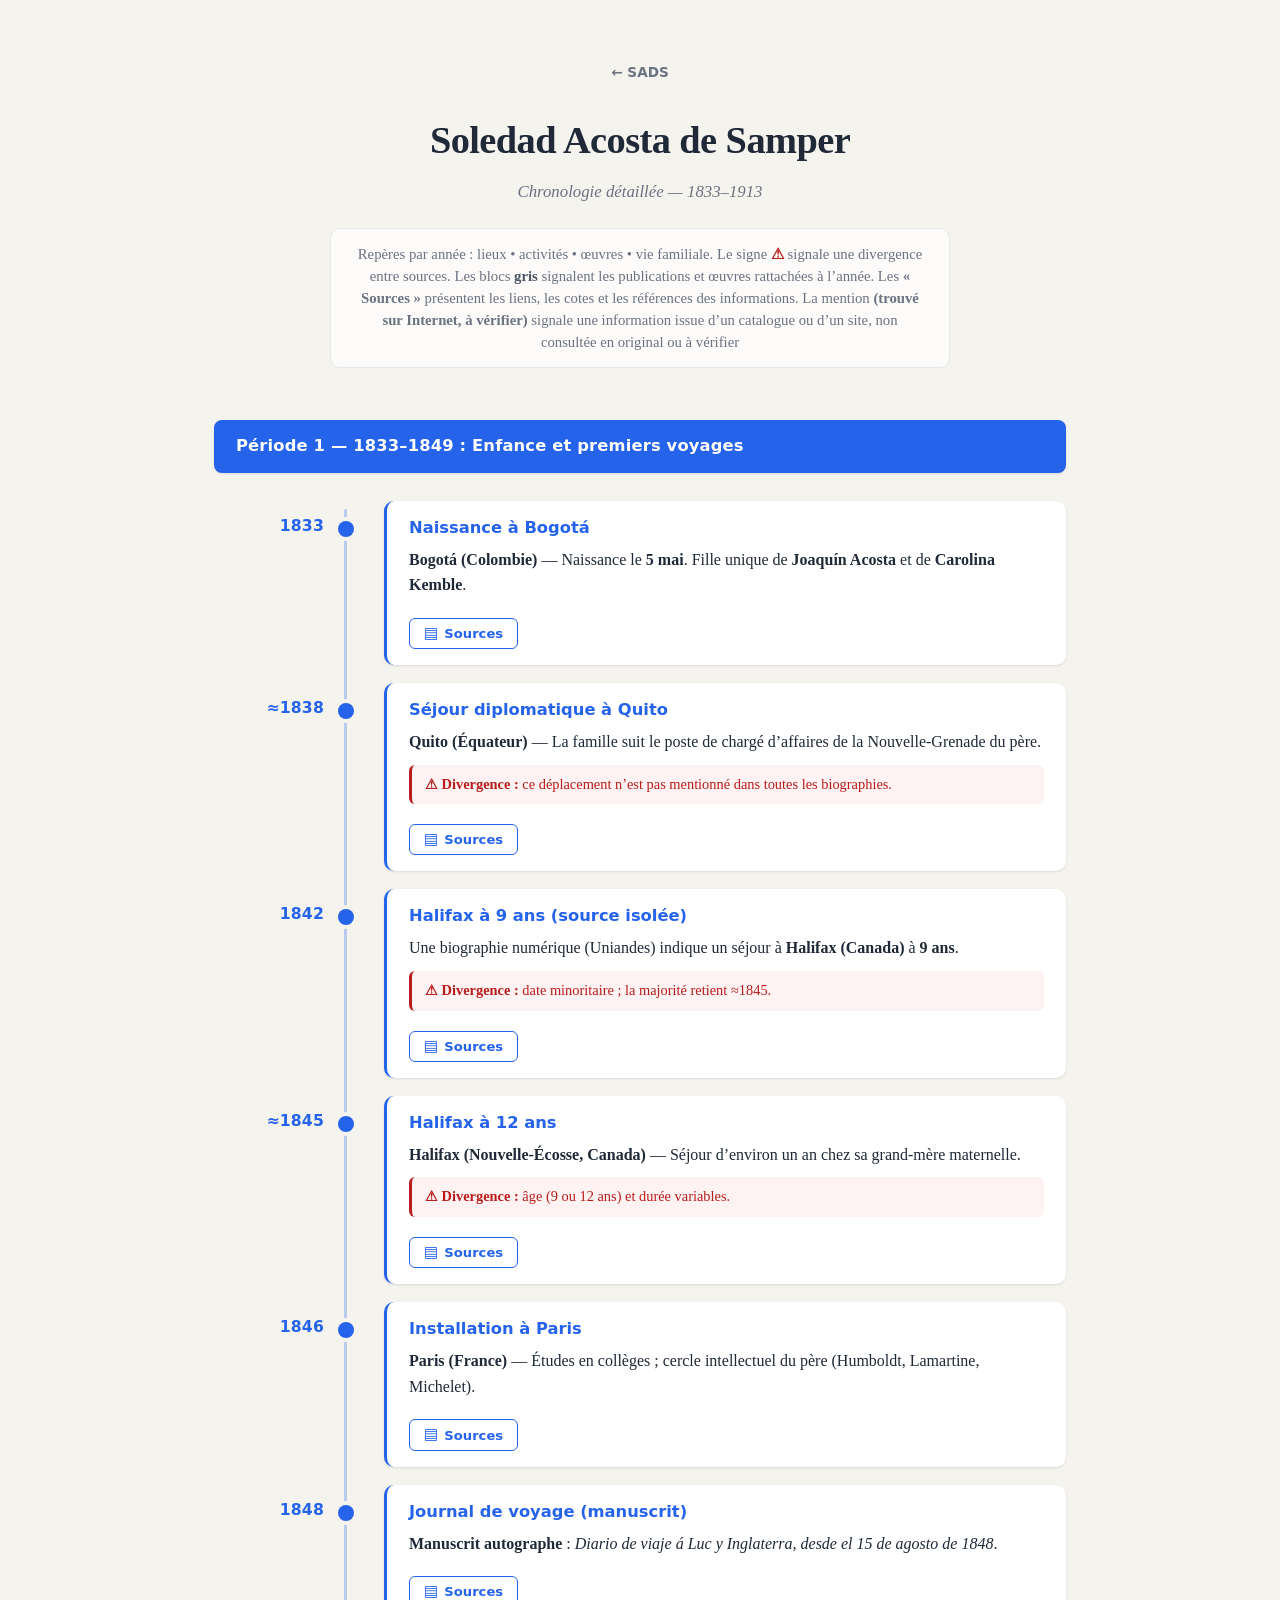
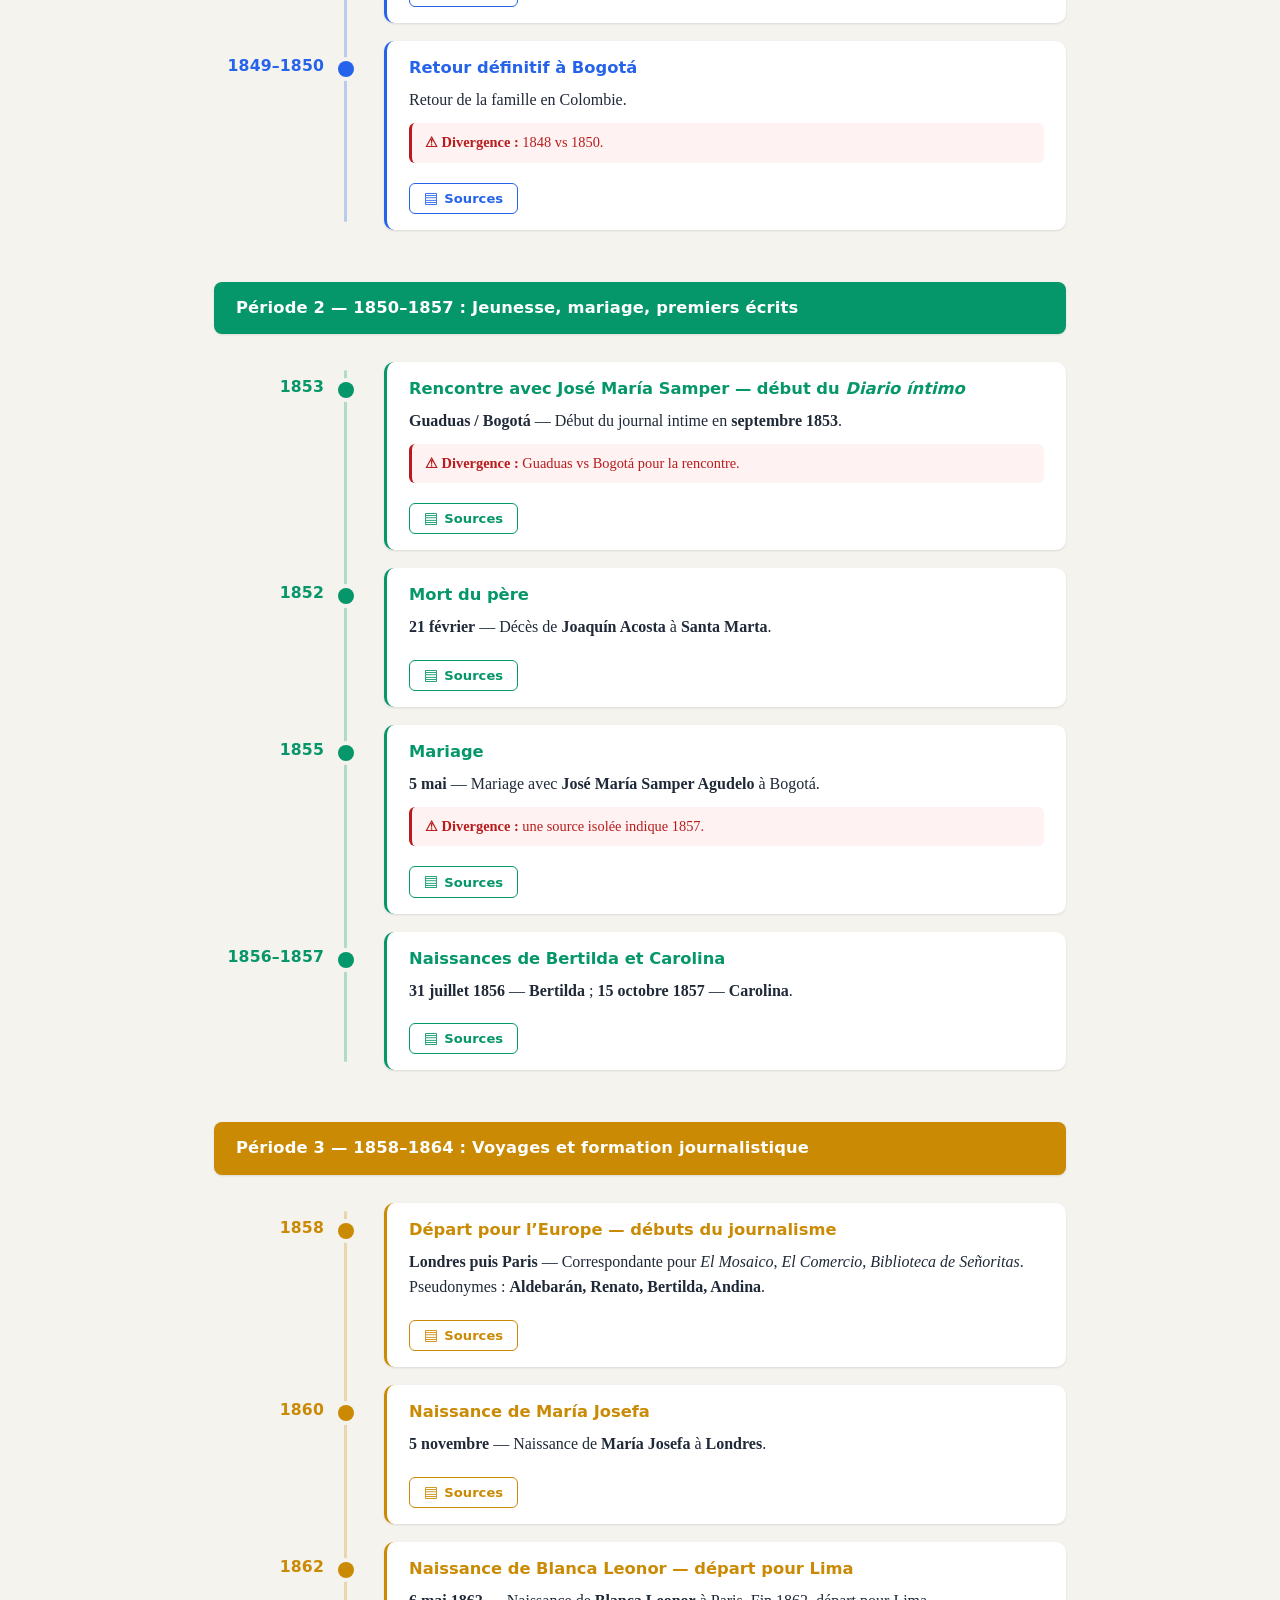
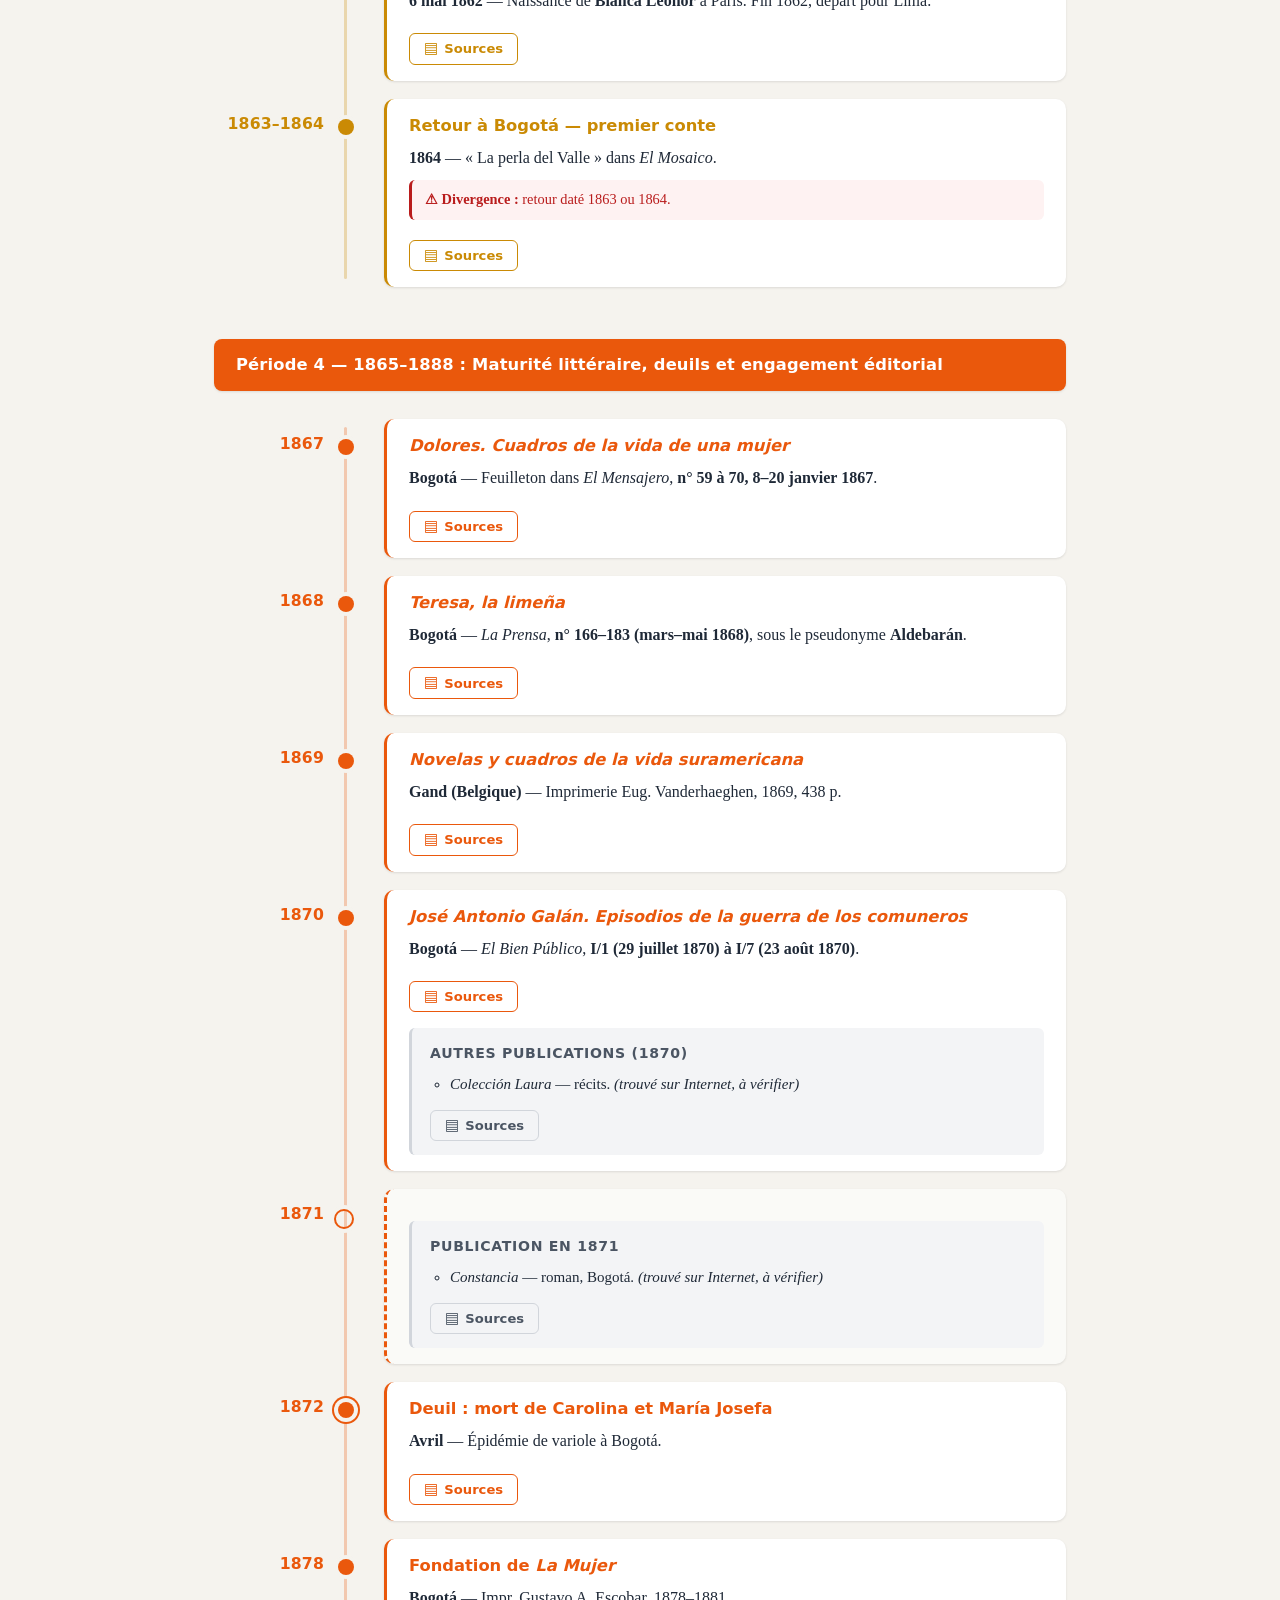
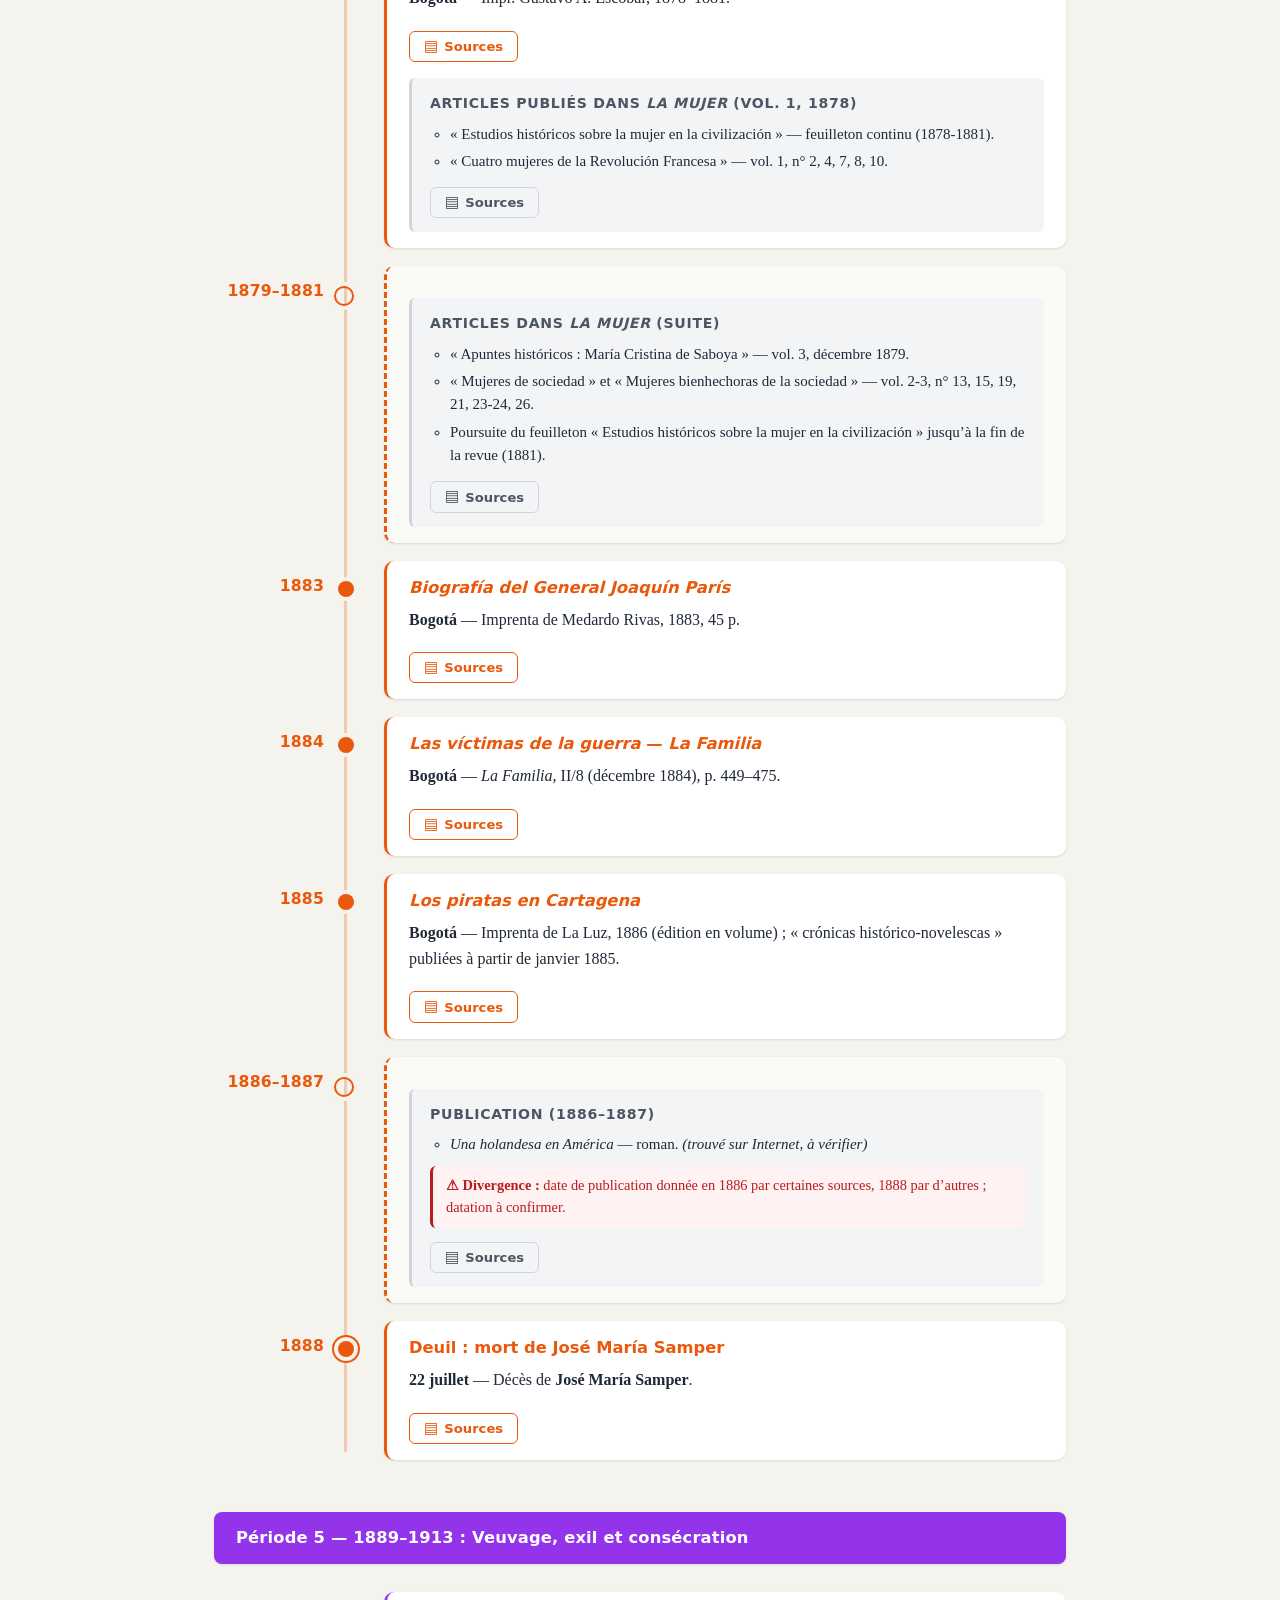
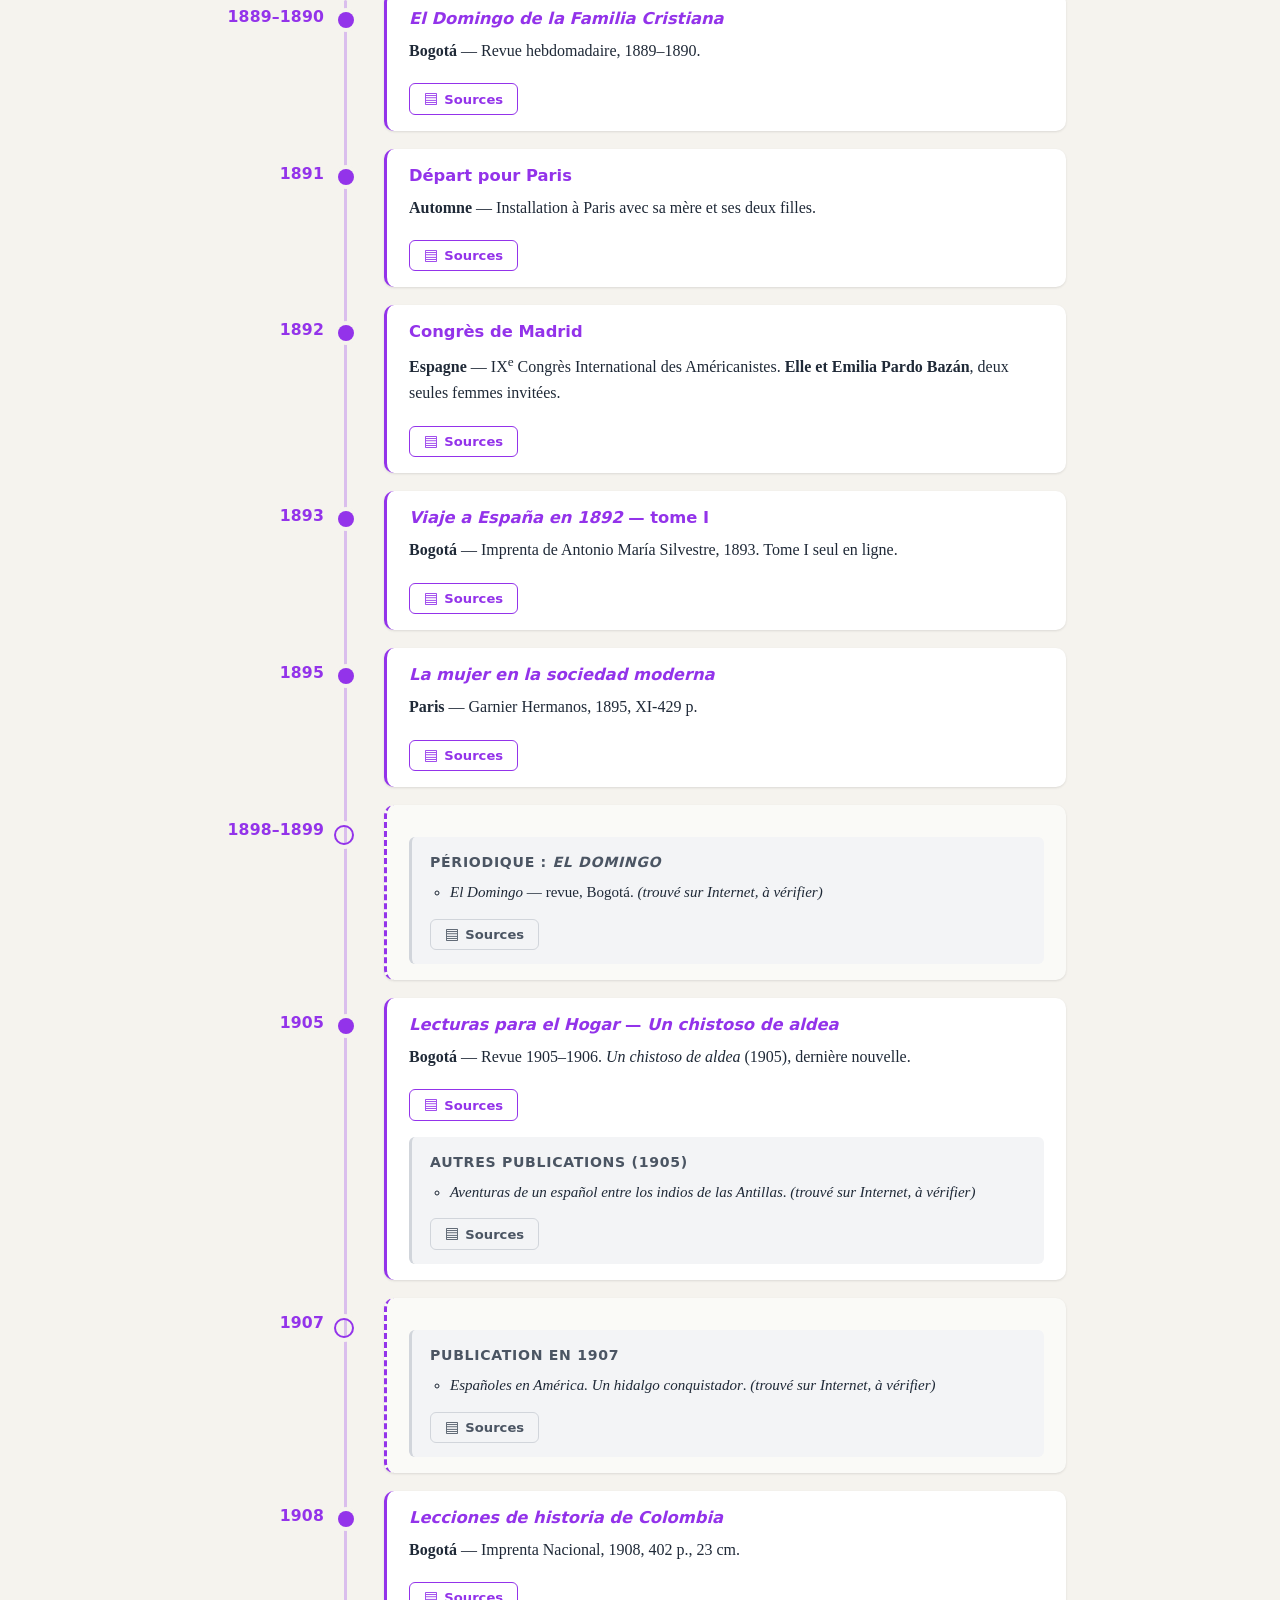
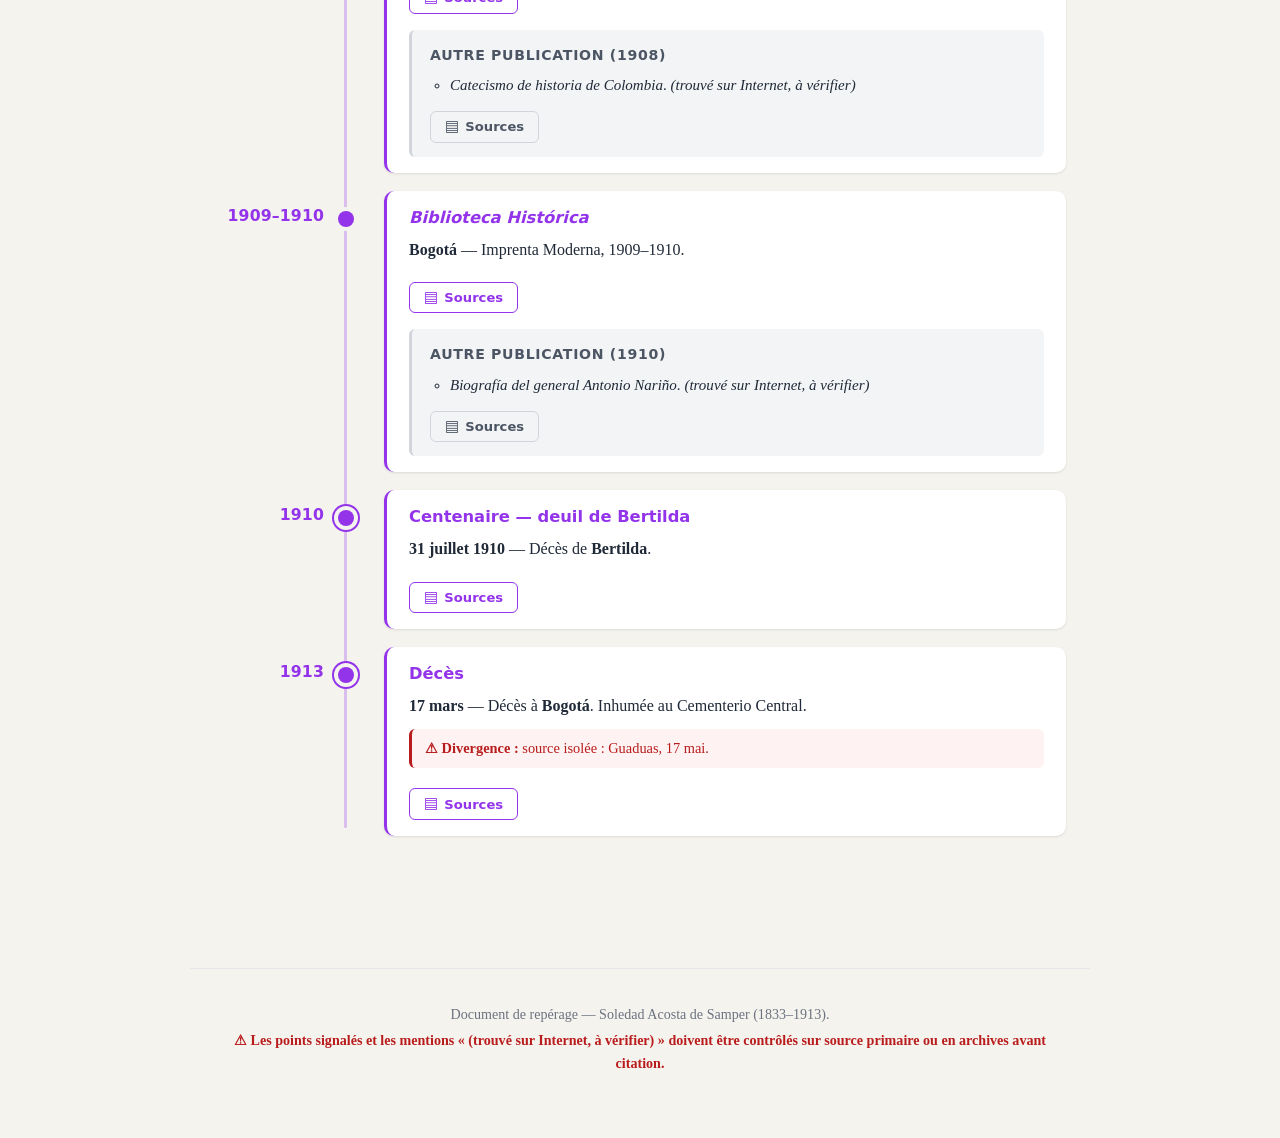
==== commit d663a641: "Update chronologie.html JavaScript actualisé avec des classes en français" ====
--- a/chronologie.html
+++ b/chronologie.html
@@ -16,8 +16,8 @@
     Repères par année : lieux • activités • œuvres • vie familiale.
     Le signe <span class="alerte-en-ligne">⚠</span> signale une divergence entre sources.
     Les blocs <span class="oeuvres-en-ligne">gris</span> signalent les publications et œuvres rattachées à l’année.
-    Cliquez sur <strong>« Sources »</strong> pour les liens, les cotes et les références exactes.
-    La mention <strong>(trouvé sur Internet, à vérifier)</strong> signale une information issue d’un catalogue ou d’un site, non consultée en original.
+   Les <strong>« Sources »</strong> présentent les liens, les cotes et les références des informations.
+    La mention <strong>(trouvé sur Internet, à vérifier)</strong> signale une information issue d’un catalogue ou d’un site, non consultée en original ou à vérifier
   </p>
 </header>
 
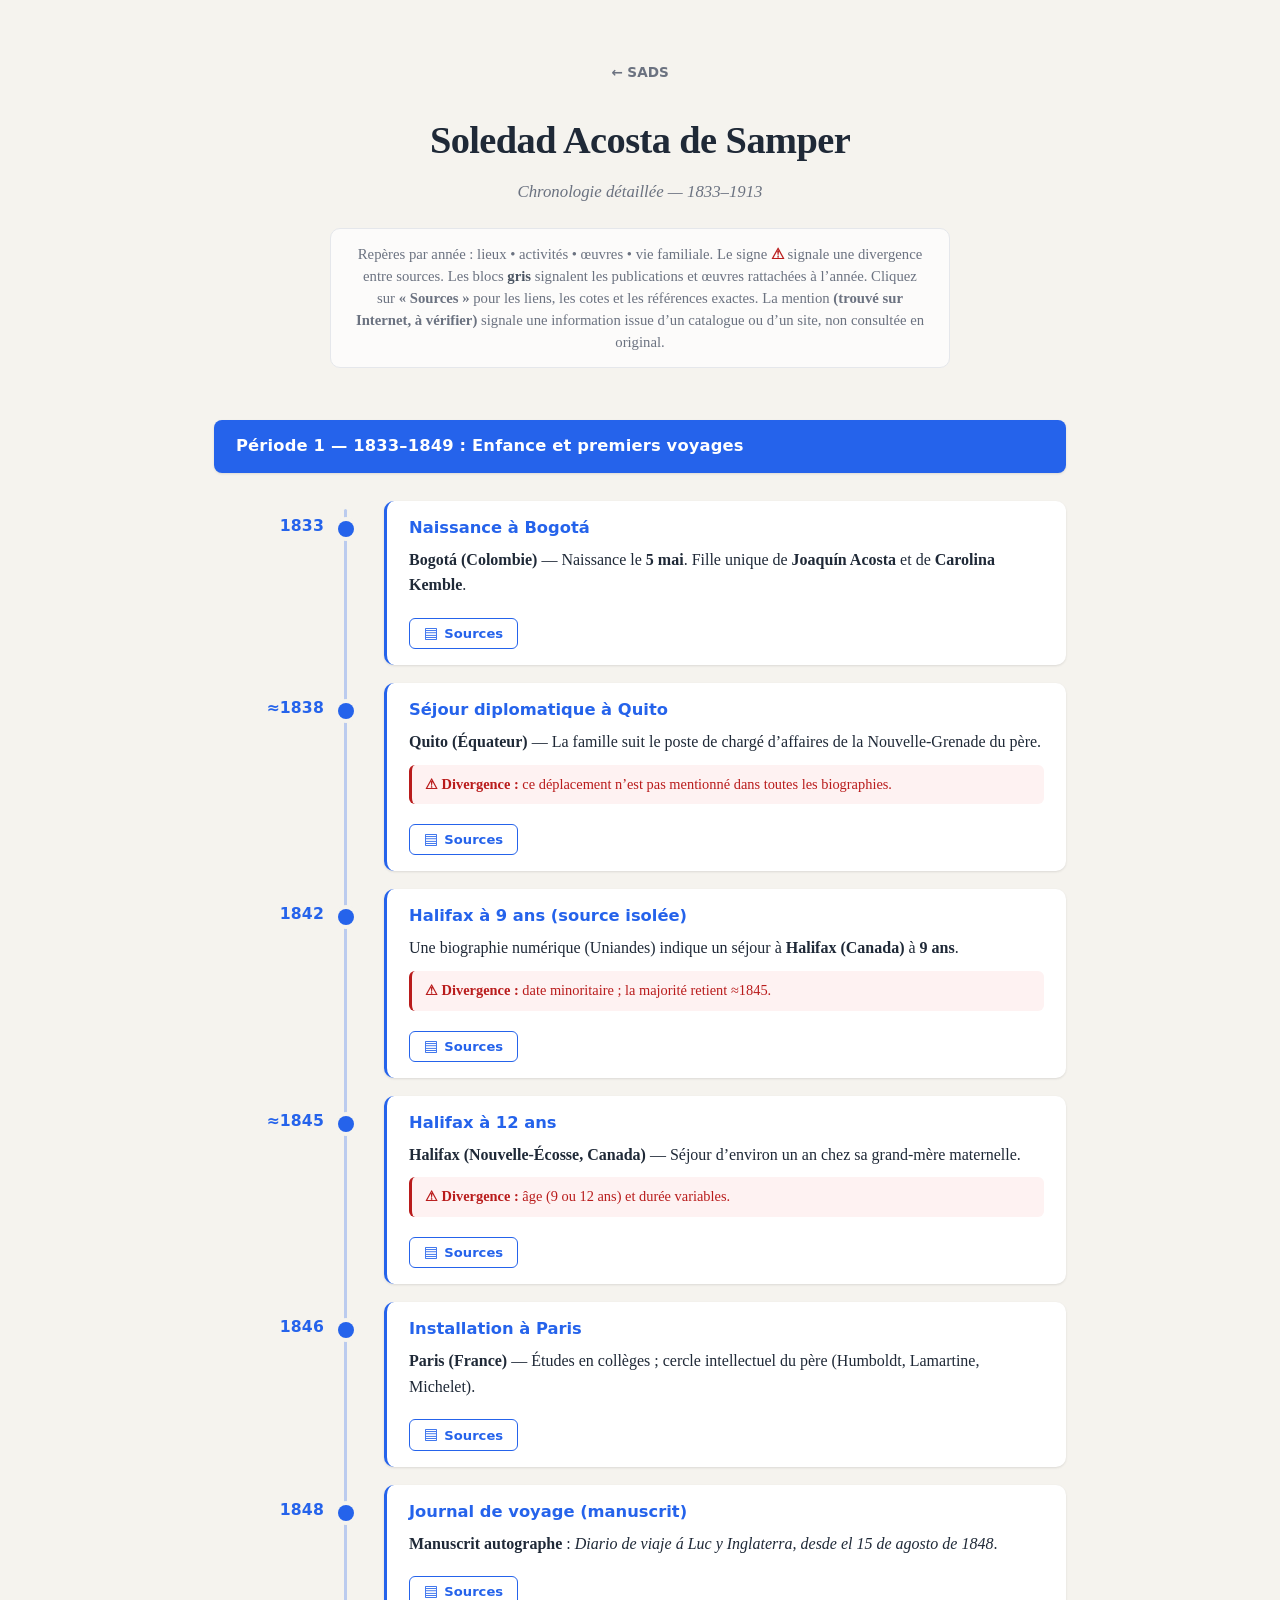
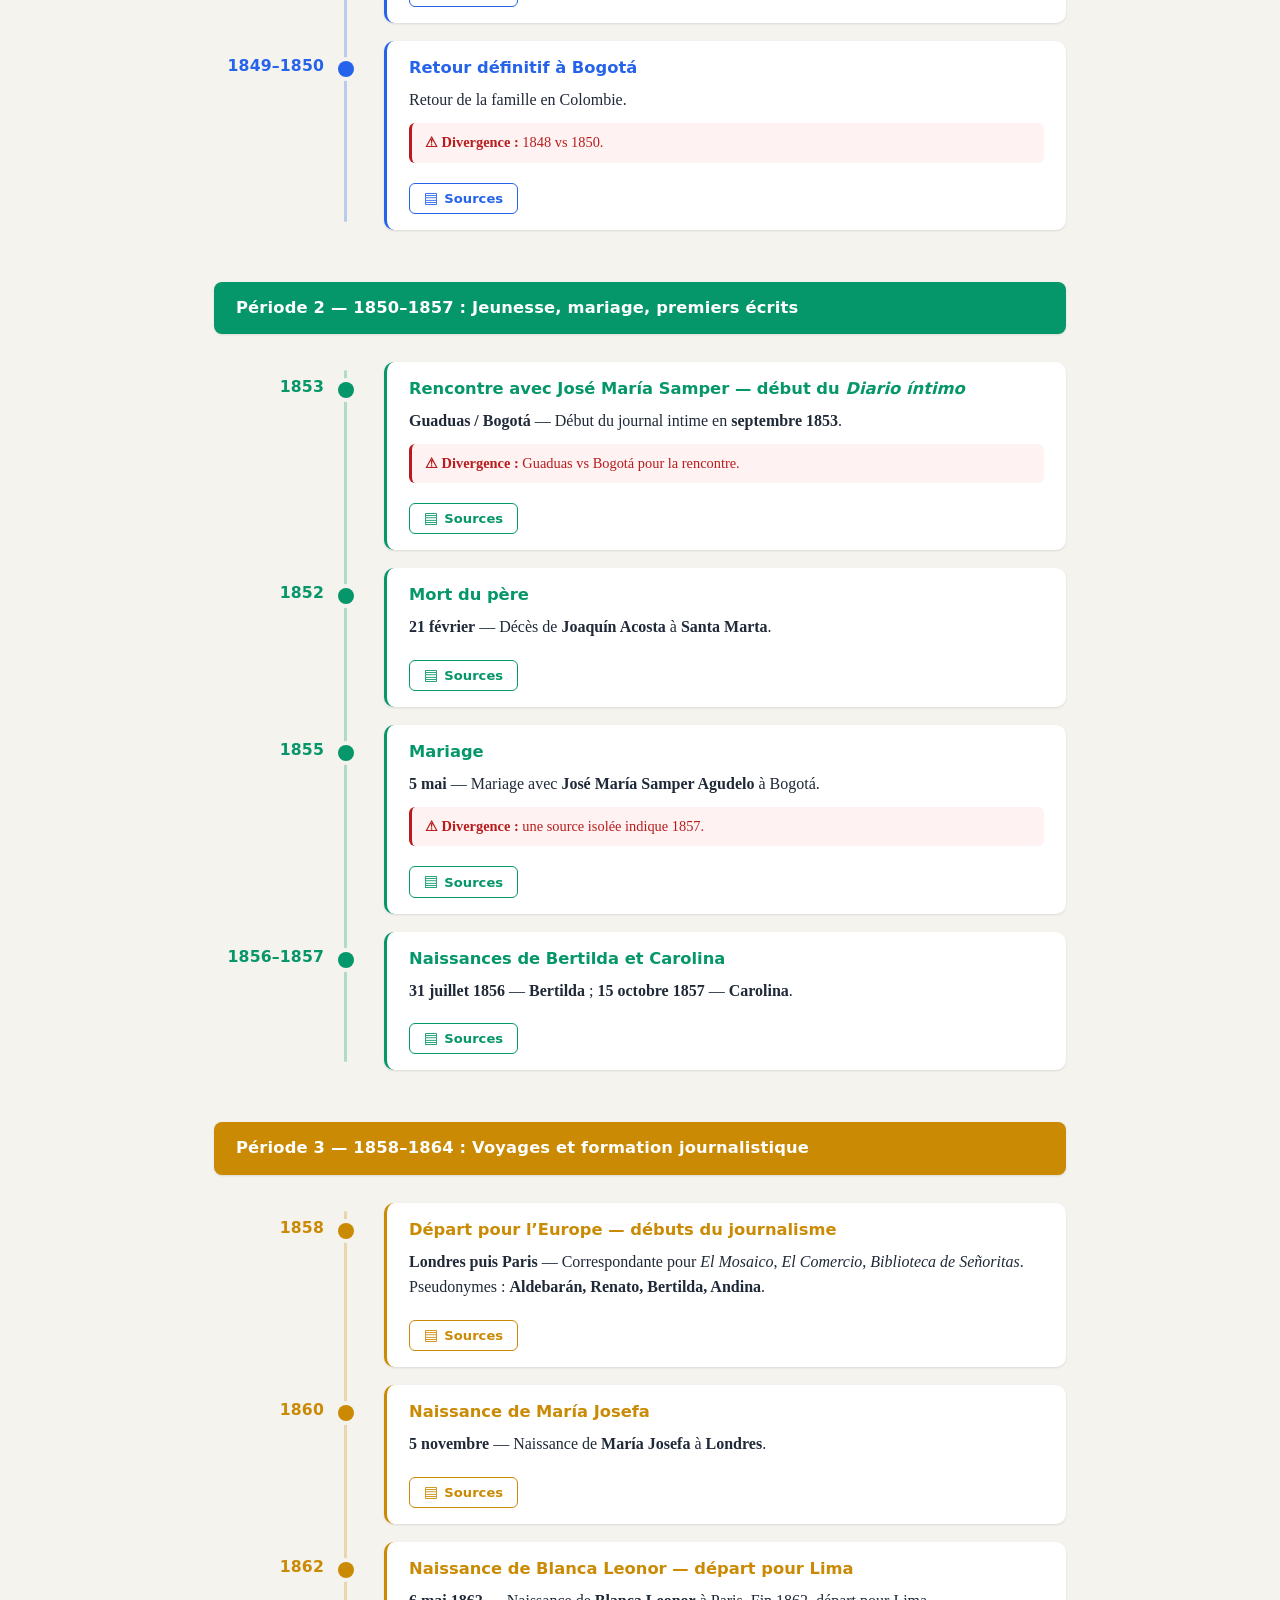
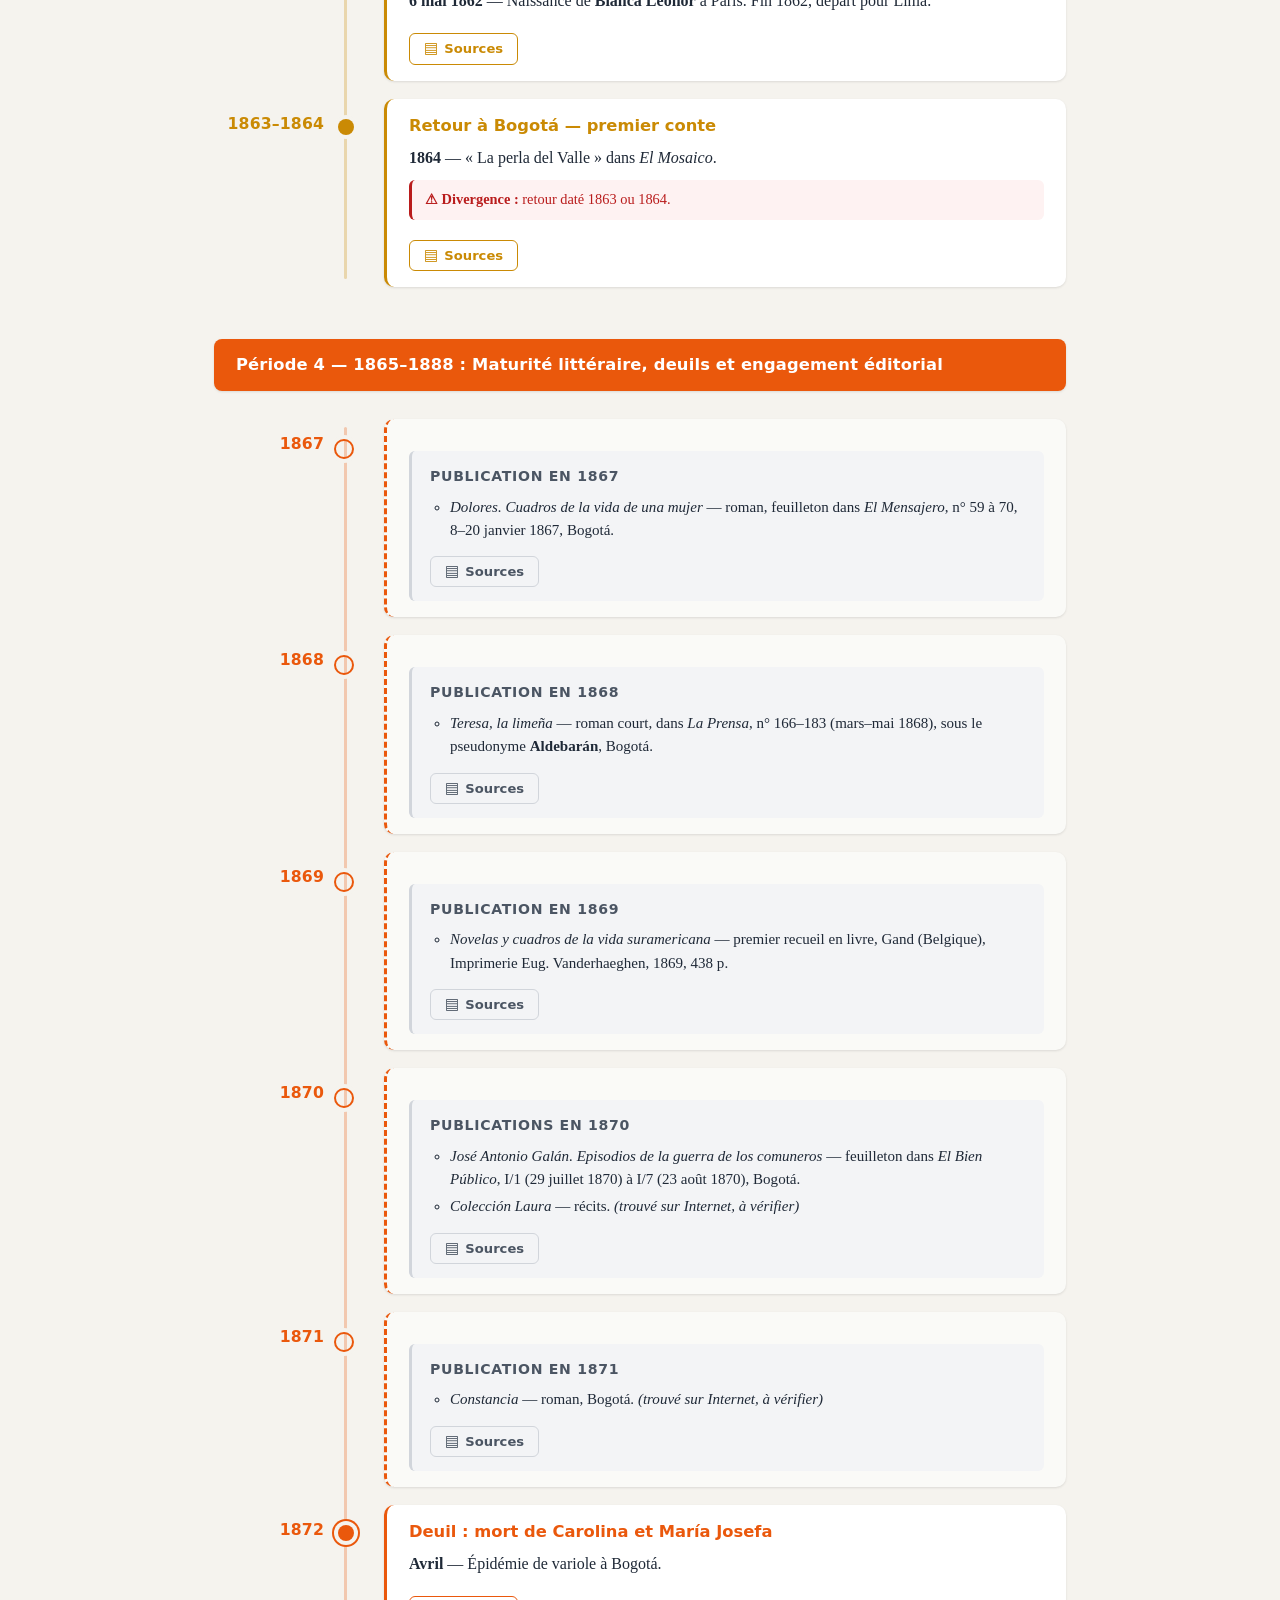
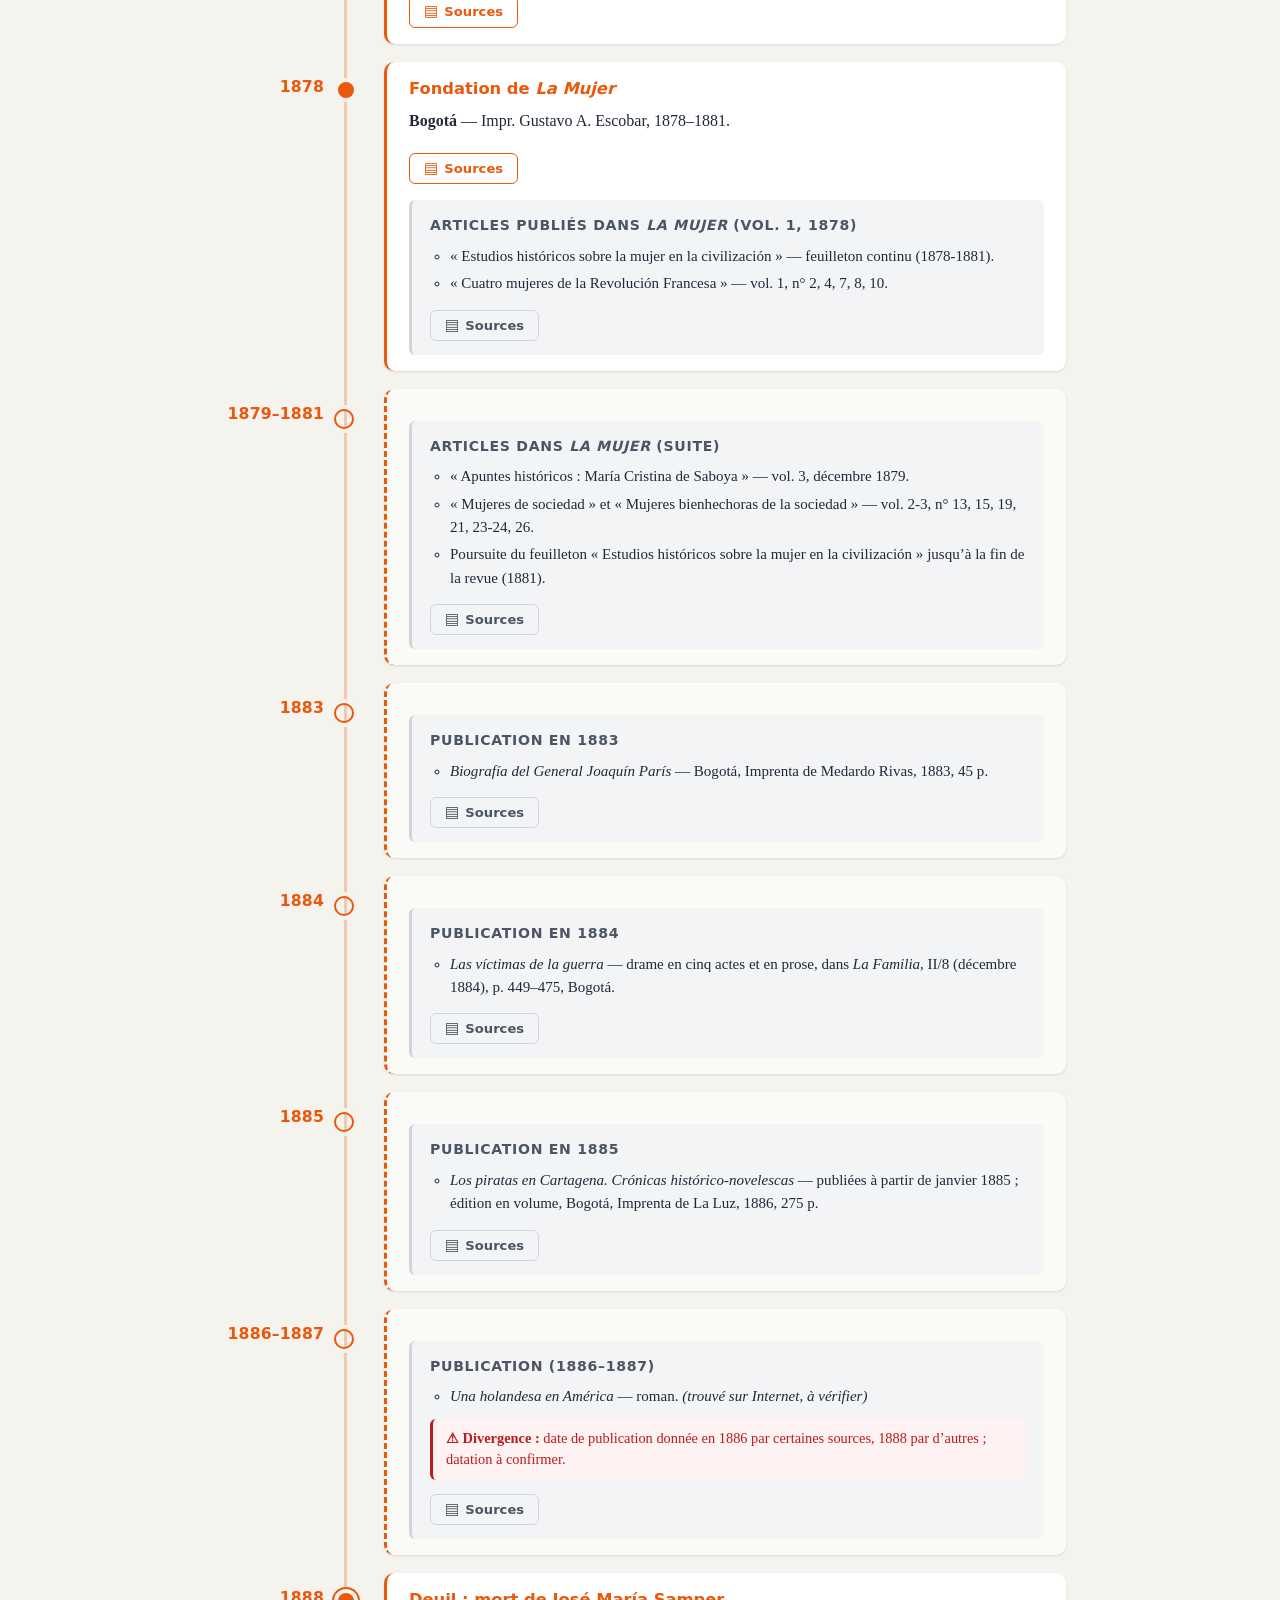
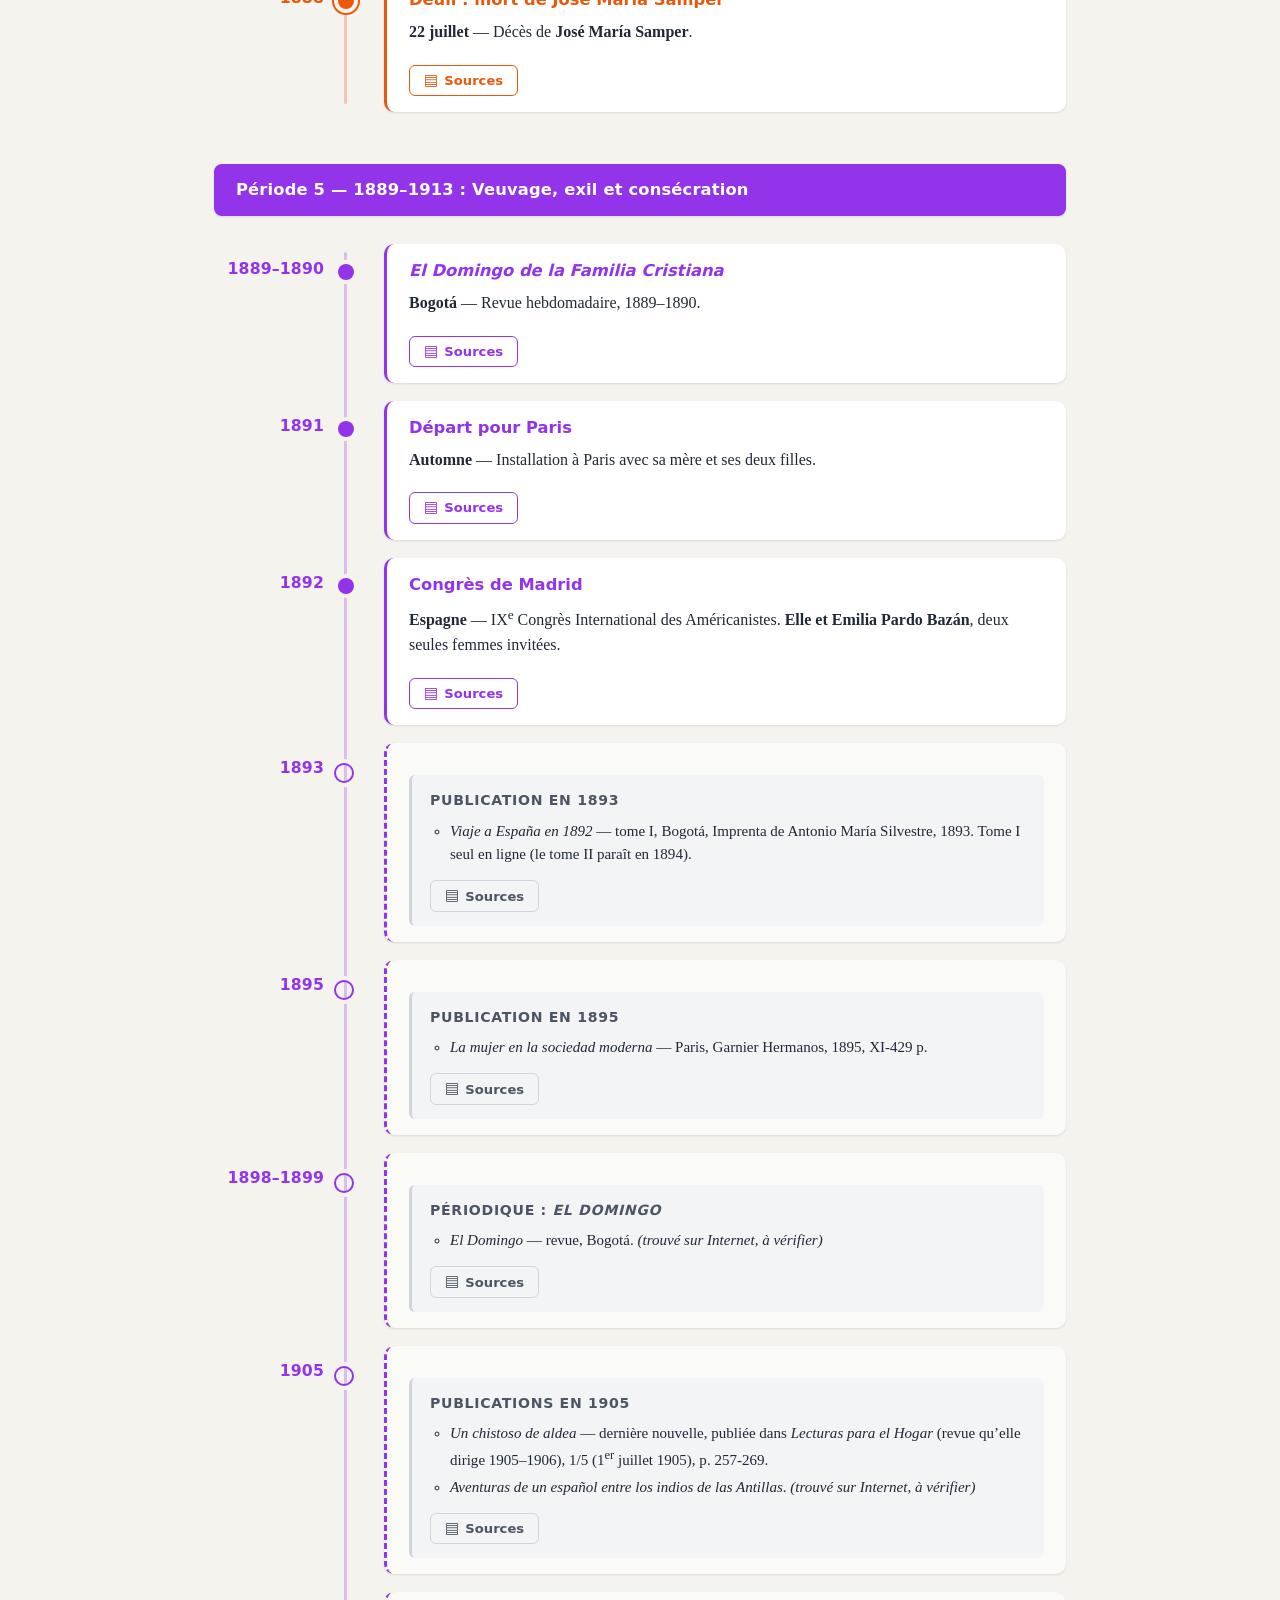
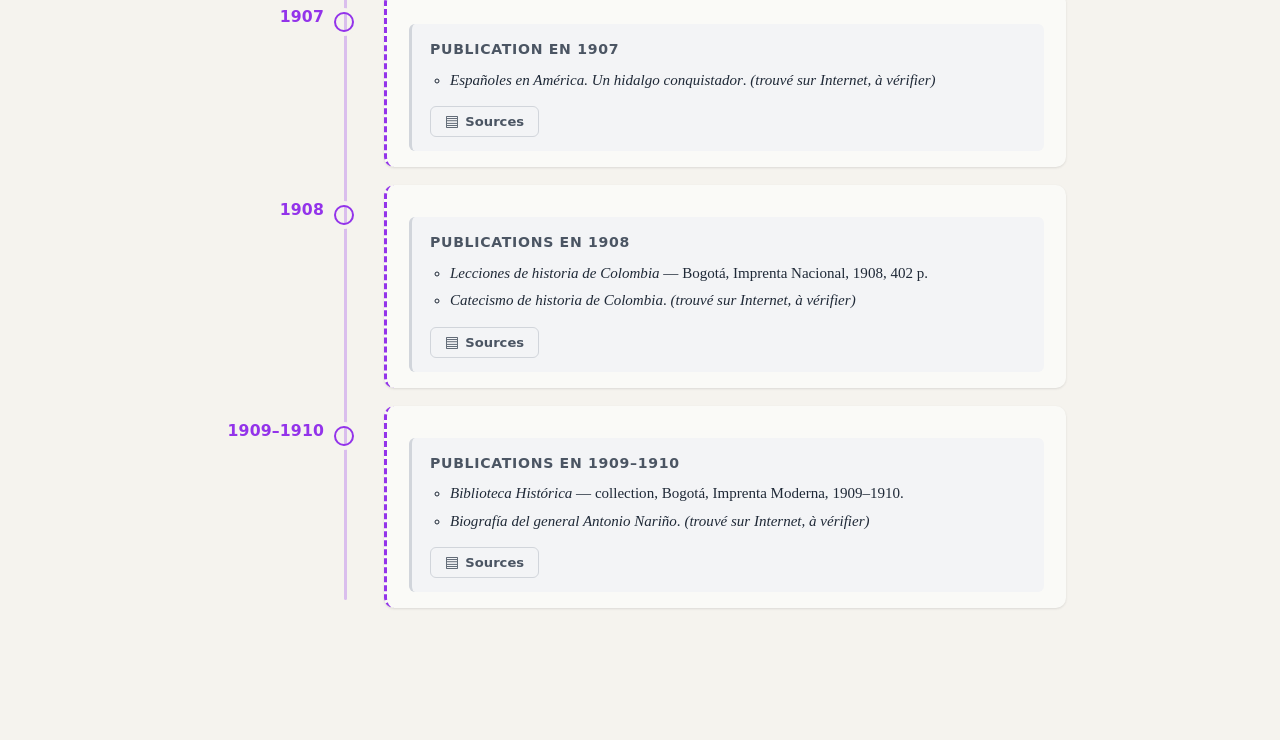
==== commit 156509dc: "Update chronologie.html Ajustement du style des publications..." ====
--- a/chronologie.html
+++ b/chronologie.html
@@ -16,8 +16,8 @@
     Repères par année : lieux • activités • œuvres • vie familiale.
     Le signe <span class="alerte-en-ligne">⚠</span> signale une divergence entre sources.
     Les blocs <span class="oeuvres-en-ligne">gris</span> signalent les publications et œuvres rattachées à l’année.
-   Les <strong>« Sources »</strong> présentent les liens, les cotes et les références des informations.
-    La mention <strong>(trouvé sur Internet, à vérifier)</strong> signale une information issue d’un catalogue ou d’un site, non consultée en original ou à vérifier
+    Cliquez sur <strong>« Sources »</strong> pour les liens, les cotes et les références exactes.
+    La mention <strong>(trouvé sur Internet, à vérifier)</strong> signale une information issue d’un catalogue ou d’un site, non consultée en original.
   </p>
 </header>
 
@@ -38,8 +38,8 @@
             <h5>Sources et liens</h5>
             <ul>
               <li><a href="https://enciclopedia.banrepcultural.org/index.php/Soledad_Acosta_de_Samper" target="_blank" rel="noopener">Encyclopédie BanRepcultural — notice « Soledad Acosta de Samper »</a> : « nació en Bogotá, el 5 de mayo de 1833 ». <em>(trouvé sur Internet, à vérifier)</em></li>
-              <li><a href="https://soledadacosta.uniandes.edu.co/items/browse?tags=Diarios+y+memorias" target="_blank" rel="noopener">Biblioteca Digital Soledad Acosta (Uniandes) — fonds « Diarios y memorias »</a> : descriptions archivistiques des manuscrits. <em>(trouvé sur Internet, à vérifier)</em></li>
-              <li><strong>Référence primaire</strong> : registres paroissiaux de Bogotá, acte de baptême (1833). Archivo General de la Nación (Bogotá). <em>Non numérisé ; consultation en salle.</em></li>
+              <li><a href="https://soledadacosta.uniandes.edu.co/items/browse?tags=Diarios+y+memorias" target="_blank" rel="noopener">Biblioteca Digital Soledad Acosta (Uniandes) — fonds « Diarios y memorias »</a>. <em>(trouvé sur Internet, à vérifier)</em></li>
+              <li><strong>Référence primaire</strong> : registres paroissiaux de Bogotá, acte de baptême (1833). Archivo General de la Nación. <em>Non numérisé ; consultation en salle.</em></li>
             </ul>
             <h5>Niveau de confiance</h5>
             <p><span class="confiance confiance-haute">Élevée</span> — date exacte.</p>
@@ -58,7 +58,7 @@
             <h5>Sources et liens</h5>
             <ul>
               <li><a href="https://enciclopedia.banrepcultural.org/index.php/Soledad_Acosta_de_Samper" target="_blank" rel="noopener">BanRepcultural</a> : mentionne le poste du père en Équateur. <em>(trouvé sur Internet, à vérifier)</em></li>
-              <li><a href="https://es.wikipedia.org/wiki/Joaqu%C3%ADn_Acosta" target="_blank" rel="noopener">Wikipedia — Joaquín Acosta</a> : « Desde noviembre de 1837 hasta 1839 ocupó el cargo de Ministro de la Nueva Granada en Ecuador y se instaló en el vecino país con su familia ». <em>(trouvé sur Internet, à vérifier)</em></li>
+              <li><a href="https://es.wikipedia.org/wiki/Joaqu%C3%ADn_Acosta" target="_blank" rel="noopener">Wikipedia — Joaquín Acosta</a> : « Desde noviembre de 1837 hasta 1839 ocupó el cargo de Ministro de la Nueva Granada en Ecuador… ». <em>(trouvé sur Internet, à vérifier)</em></li>
             </ul>
             <h5>Niveau de confiance</h5>
             <p><span class="confiance confiance-haute">Élevée</span> — donnée cohérente, mais non unanime.</p>
@@ -94,8 +94,8 @@
           <div class="sources" hidden>
             <h5>Sources et liens</h5>
             <ul>
-              <li><a href="https://historico.presidencia.gov.co/prensa_new/historia/soledad.htm" target="_blank" rel="noopener">Presidencia de la República de Colombia — notice biographique</a> : « A la edad de 12 años fue enviada a Halifax (Nueva Escocia, Canadá), donde al lado de su abuela materna continuó su educación ». <em>(trouvé sur Internet, à vérifier)</em></li>
-              <li><a href="https://marinalamus.com/soledad-acosta-de-samper/" target="_blank" rel="noopener">Marina Lamus — « Acosta de Samper, Soledad »</a> : « A los doce años continuó su educación formal en Halifax… En esta ciudad permaneció un año junto a su madre ». <em>(trouvé sur Internet, à vérifier)</em></li>
+              <li><a href="https://historico.presidencia.gov.co/prensa_new/historia/soledad.htm" target="_blank" rel="noopener">Presidencia de la República de Colombia — notice biographique</a>. <em>(trouvé sur Internet, à vérifier)</em></li>
+              <li><a href="https://marinalamus.com/soledad-acosta-de-samper/" target="_blank" rel="noopener">Marina Lamus — « Acosta de Samper, Soledad »</a>. <em>(trouvé sur Internet, à vérifier)</em></li>
             </ul>
             <h5>Niveau de confiance</h5>
             <p><span class="confiance confiance-haute">Élevée</span> — version majoritaire.</p>
@@ -112,8 +112,8 @@
           <div class="sources" hidden>
             <h5>Sources et liens</h5>
             <ul>
-              <li><a href="https://enciclopedia.banrepcultural.org/index.php/Soledad_Acosta_de_Samper" target="_blank" rel="noopener">BanRepcultural</a> : mentionne le cercle parisien (Humboldt, Lamartine, Michelet, Duhamel, Boussingault, Jomard), d’après Agudelo (2015). <em>(trouvé sur Internet, à vérifier)</em></li>
-              <li><a href="https://cdm17054.contentdm.oclc.org/digital/collection/p17054coll32/id/3" target="_blank" rel="noopener">BanRepcultural — notice sur le <em>Diario de Francia</em></a> : la famille est « radicada en Europa desde 1845 ». <em>(sur Internet, vérifié)</em></li>
+              <li><a href="https://enciclopedia.banrepcultural.org/index.php/Soledad_Acosta_de_Samper" target="_blank" rel="noopener">BanRepcultural</a> : cercle parisien, d’après Agudelo (2015). <em>(trouvé sur Internet, à vérifier)</em></li>
+              <li><a href="https://cdm17054.contentdm.oclc.org/digital/collection/p17054coll32/id/3" target="_blank" rel="noopener">BanRepcultural — notice sur le <em>Diario de Francia</em></a>. <em>(sur Internet, vérifié)</em></li>
             </ul>
             <h5>Niveau de confiance</h5>
             <p><span class="confiance confiance-haute">Élevée</span> — notes personnelles consultées (voyage à Luc-sur-mer et en Angleterre).</p>
@@ -130,7 +130,7 @@
           <div class="sources" hidden>
             <h5>Sources et liens</h5>
             <ul>
-              <li><strong>Cote</strong> : Sala de Libros Raros y Manuscritos, <strong>MSS3190, caja 3, carpeta 1, fols. 1-8</strong>. Titre original : « Diario de viaje á Luc y Inglaterra, desde el 15 de agosto de 1848 » (ago 15–ago 20/1848). <em>(trouvé sur Internet, à vérifier)</em></li>
+              <li><strong>Cote</strong> : Sala de Libros Raros y Manuscritos, <strong>MSS3190, caja 3, carpeta 1, fols. 1-8</strong>. <em>(trouvé sur Internet, à vérifier)</em></li>
               <li><a href="https://babel.banrepcultural.org/digital/collection/p17054coll32/id/3/rec/1" target="_blank" rel="noopener">Accès numérique (BanRepcultural)</a>. <em>(trouvé sur Internet, à vérifier)</em></li>
             </ul>
             <h5>Niveau de confiance</h5>
@@ -176,10 +176,10 @@
           <div class="sources" hidden>
             <h5>Sources et liens</h5>
             <ul>
-              <li><strong>Manuscrit autographe</strong> : <em>Reflecciones [sic]</em>, commencé le <strong>26 août 1853</strong>. Au verso : « Pensamientos, apuntes y notas. En Guaduas. Agosto, 1853 ». 20 f. <em>(trouvé sur Internet, à vérifier)</em></li>
+              <li><strong>Manuscrit autographe</strong> : <em>Reflecciones [sic]</em>, commencé le <strong>26 août 1853</strong>. Au verso : « Pensamientos, apuntes y notas. En Guaduas. Agosto, 1853 ». <em>(trouvé sur Internet, à vérifier)</em></li>
               <li><strong>Cote et lien</strong> : <a href="http://catalogoenlinea.bibliotecanacional.gov.co/client/es_ES/search/asset/57895/0" target="_blank" rel="noopener">catalogoenlinea…/asset/57895/0</a>. <em>(trouvé sur Internet, à vérifier)</em></li>
-              <li><a href="https://bnco.ent.sirsi.net/client/es_ES/pp/search/detailnonmodal/ent:$002f$002fSD_ILS$002f0$002fSD_ILS:994001/one" target="_blank" rel="noopener">Notice de la Biblioteca Nacional de Colombia — <em>Diario íntimo</em></a> : « empezó a escribir desde septiembre de 1853 cuando a su vida llega el hombre de quien se enamoraría en el municipio de Guaduas ». <em>(trouvé sur Internet, à vérifier)</em></li>
-              <li><a href="https://www.bibliotecanacionaldigital.gov.co/col-sala-lectura/coleccion-bbcc/diario-intimo" target="_blank" rel="noopener">Édition numérique intégrale — Biblioteca Nacional Digital</a> : présentation de Melba Escobar, entrée du 14 septembre. <em>(trouvé sur Internet, à vérifier)</em></li>
+              <li><a href="https://bnco.ent.sirsi.net/client/es_ES/pp/search/detailnonmodal/ent:$002f$002fSD_ILS$002f0$002fSD_ILS:994001/one" target="_blank" rel="noopener">Notice de la Biblioteca Nacional de Colombia — <em>Diario íntimo</em></a>. <em>(trouvé sur Internet, à vérifier)</em></li>
+              <li><a href="https://www.bibliotecanacionaldigital.gov.co/col-sala-lectura/coleccion-bbcc/diario-intimo" target="_blank" rel="noopener">Édition numérique intégrale — Biblioteca Nacional Digital</a>. <em>(trouvé sur Internet, à vérifier)</em></li>
             </ul>
             <h5>Niveau de confiance</h5>
             <p><span class="confiance confiance-haute">Élevée</span> — manuscrit et édition numérique disponibles.</p>
@@ -197,7 +197,7 @@
             <h5>Sources et liens</h5>
             <ul>
               <li><a href="https://es.wikipedia.org/wiki/Joaqu%C3%ADn_Acosta" target="_blank" rel="noopener">Wikipedia — Joaquín Acosta</a> : « 21 de febrero de 1852, Santa Marta ». <em>(trouvé sur Internet, à vérifier)</em></li>
-              <li><a href="https://core.ac.uk/" target="_blank" rel="noopener">Core.ac.uk</a> : référence à la <em>Biografía del general Joaquín Acosta</em> écrite par Soledad. <em>(trouvé sur Internet, à vérifier)</em></li>
+              <li><a href="https://core.ac.uk/" target="_blank" rel="noopener">Core.ac.uk</a> : référence à la <em>Biografía del general Joaquín Acosta</em>. <em>(trouvé sur Internet, à vérifier)</em></li>
             </ul>
             <h5>Niveau de confiance</h5>
             <p><span class="confiance confiance-haute">Élevée</span>.</p>
@@ -233,7 +233,7 @@
           <div class="sources" hidden>
             <h5>Sources et liens</h5>
             <ul>
-              <li><a href="https://www.caroycuervo.gov.co/" target="_blank" rel="noopener">Instituto Caro y Cuervo</a> : « Bertilda (1856-1910), Carolina (1857-1872), María Josefa (1860-1872) y Blanca Leonor (1862-¿?) ». <em>(trouvé sur Internet, à vérifier)</em></li>
+              <li><a href="https://www.caroycuervo.gov.co/" target="_blank" rel="noopener">Instituto Caro y Cuervo</a> : « Bertilda (1856-1910), Carolina (1857-1872)… ». <em>(trouvé sur Internet, à vérifier)</em></li>
               <li><a href="https://es.wikipedia.org/wiki/Bertilda_Samper_Acosta" target="_blank" rel="noopener">Wikipedia — Bertilda Samper Acosta</a> : « 31 de julio de 1856 ». <em>(trouvé sur Internet, à vérifier)</em></li>
             </ul>
             <h5>Niveau de confiance</h5>
@@ -259,8 +259,8 @@
           <div class="sources" hidden>
             <h5>Sources et liens</h5>
             <ul>
-              <li><a href="https://enciclopedia.banrepcultural.org/index.php/Soledad_Acosta_de_Samper" target="_blank" rel="noopener">BanRepcultural</a> : « En 1858 Soledad y José María se radicaron en Londres y luego en París. Desde París ella se convirtió en corresponsal para los periódicos <em>El Comercio</em> de Lima y <em>El Mosaico</em> de Bogotá ». <em>(trouvé sur Internet, à vérifier)</em></li>
-              <li><a href="https://catalogoenlinea.bibliotecanacional.gov.co/" target="_blank" rel="noopener">Biblioteca Nacional de Colombia — catalogue</a> : « Durante muchos años fue conocida en la prensa bogotana con los seudónimos de Aldebarán, Bertilda, Andina y Renato ». <em>(trouvé sur Internet, à vérifier)</em></li>
+              <li><a href="https://enciclopedia.banrepcultural.org/index.php/Soledad_Acosta_de_Samper" target="_blank" rel="noopener">BanRepcultural</a> : « En 1858 Soledad y José María se radicaron en Londres y luego en París… ». <em>(trouvé sur Internet, à vérifier)</em></li>
+              <li><a href="https://catalogoenlinea.bibliotecanacional.gov.co/" target="_blank" rel="noopener">Biblioteca Nacional de Colombia — catalogue</a> : « … con los seudónimos de Aldebarán, Bertilda, Andina y Renato ». <em>(trouvé sur Internet, à vérifier)</em></li>
             </ul>
             <h5>Niveau de confiance</h5>
             <p><span class="confiance confiance-haute">Élevée</span>.</p>
@@ -296,7 +296,7 @@
             <h5>Sources et liens</h5>
             <ul>
               <li><a href="https://www.caroycuervo.gov.co/" target="_blank" rel="noopener">Instituto Caro y Cuervo</a> : « Blanca Leonor (1862-¿?) ». <em>(trouvé sur Internet, à vérifier)</em></li>
-              <li><a href="https://enciclopedia.banrepcultural.org/index.php/Soledad_Acosta_de_Samper" target="_blank" rel="noopener">BanRepcultural</a> : « En 1862 la familia Samper Acosta se trasladó a Lima, donde José María Samper había sido nombrado redactor principal del diario <em>El Comercio</em> ». <em>(trouvé sur Internet, à vérifier)</em></li>
+              <li><a href="https://enciclopedia.banrepcultural.org/index.php/Soledad_Acosta_de_Samper" target="_blank" rel="noopener">BanRepcultural</a> : « En 1862 la familia Samper Acosta se trasladó a Lima… ». <em>(trouvé sur Internet, à vérifier)</em></li>
             </ul>
             <h5>Niveau de confiance</h5>
             <p><span class="confiance confiance-moyenne">Moyenne</span>.</p>
@@ -315,7 +315,7 @@
             <h5>Sources et liens</h5>
             <ul>
               <li><a href="https://enciclopedia.banrepcultural.org/index.php/Soledad_Acosta_de_Samper" target="_blank" rel="noopener">BanRepcultural</a> : situe le retour en 1863. <em>(trouvé sur Internet, à vérifier)</em></li>
-              <li><a href="https://soledadacosta.uniandes.edu.co/" target="_blank" rel="noopener">Biblioteca Digital Soledad Acosta</a> : référence à « La perla del Valle » dans <em>El Mosaico</em> (1864). <em>(trouvé sur Internet, à vérifier)</em></li>
+              <li><a href="https://soledadacosta.uniandes.edu.co/" target="_blank" rel="noopener">Biblioteca Digital Soledad Acosta</a> : « La perla del Valle » dans <em>El Mosaico</em> (1864). <em>(trouvé sur Internet, à vérifier)</em></li>
             </ul>
             <h5>Niveau de confiance</h5>
             <p><span class="confiance confiance-moyenne">Moyenne</span>.</p>
@@ -331,80 +331,108 @@
     <h2 class="titre-periode">Période 4 — 1865–1888 : Maturité littéraire, deuils et engagement éditorial</h2>
     <ol class="evenements">
 
-      <li class="evenement">
+      <!-- 1867 — converti en gris -->
+      <li class="evenement evenement-publication">
         <span class="annee">1867</span>
-        <div class="carte">
-          <h3><em>Dolores. Cuadros de la vida de una mujer</em></h3>
-          <p><strong>Bogotá</strong> — Feuilleton dans <em>El Mensajero</em>, <strong>n° 59 à 70, 8–20 janvier 1867</strong>.</p>
-          <button class="bouton-sources" type="button" aria-haspopup="dialog">Sources</button>
-          <div class="sources" hidden>
-            <h5>Sources et liens</h5>
-            <ul>
-              <li><a href="https://soledadacosta.uniandes.edu.co/" target="_blank" rel="noopener">Biblioteca Digital Soledad Acosta</a> : « Primera parte en Folletín de <em>El Mensajero</em> I/59 (ene 8/1867): 234-235 ». <em>(trouvé sur Internet, à vérifier)</em></li>
-              <li><a href="https://data.cervantesvirtual.com/" target="_blank" rel="noopener">BVMC.Labs — notice « Dolores: The Story of a Leper »</a> : « La primera versión de la novela “Dolores”, publicada por entregas en el periódico “El Mensajero: diario de la mañana” ». <em>(trouvé sur Internet, à vérifier)</em></li>
-            </ul>
-            <h5>Niveau de confiance</h5>
-            <p><span class="confiance confiance-haute">Élevée</span>.</p>
-          </div>
-        </div>
-      </li>
-
-      <li class="evenement">
+        <div class="carte carte-publication">
+          <div class="oeuvres">
+            <h4 class="titre-oeuvres">Publication en 1867</h4>
+            <ul class="liste-oeuvres">
+              <li><em>Dolores. Cuadros de la vida de una mujer</em> — roman, feuilleton dans <em>El Mensajero</em>, n° 59 à 70, 8–20 janvier 1867, Bogotá.</li>
+            </ul>
+            <button class="bouton-sources" type="button" aria-haspopup="dialog">Sources</button>
+            <div class="sources" hidden>
+              <h5>Sources et liens</h5>
+              <ul>
+                <li><a href="https://soledadacosta.uniandes.edu.co/" target="_blank" rel="noopener">Biblioteca Digital Soledad Acosta</a> : « Primera parte en Folletín de <em>El Mensajero</em> I/59 (ene 8/1867): 234-235 ». <em>(trouvé sur Internet, à vérifier)</em></li>
+                <li><a href="https://data.cervantesvirtual.com/" target="_blank" rel="noopener">BVMC.Labs — notice « Dolores: The Story of a Leper »</a>. <em>(trouvé sur Internet, à vérifier)</em></li>
+              </ul>
+              <h5>Niveau de confiance</h5>
+              <p><span class="confiance confiance-haute">Élevée</span>.</p>
+            </div>
+          </div>
+        </div>
+      </li>
+
+      <!-- 1868 — converti en gris -->
+      <li class="evenement evenement-publication">
         <span class="annee">1868</span>
-        <div class="carte">
-          <h3><em>Teresa, la limeña</em></h3>
-          <p><strong>Bogotá</strong> — <em>La Prensa</em>, <strong>n° 166–183 (mars–mai 1868)</strong>, sous le pseudonyme <strong>Aldebarán</strong>.</p>
-          <button class="bouton-sources" type="button" aria-haspopup="dialog">Sources</button>
-          <div class="sources" hidden>
-            <h5>Sources et liens</h5>
-            <ul>
-              <li><a href="https://hal.science/" target="_blank" rel="noopener">HAL</a> : « del 31 de marzo al 29 de mayo de 1868, publica por entregas, bajo el seudónimo de Aldebarán, en <em>La Prensa</em> de Bogotá, la novela breve ». <em>(trouvé sur Internet, à vérifier)</em></li>
-              <li><a href="https://soledadacosta.uniandes.edu.co/" target="_blank" rel="noopener">Biblioteca Digital Soledad Acosta</a> : « Anteriormente publicado en <em>La Prensa</em> 166-183 (mar-may/1868) ». <em>(trouvé sur Internet, à vérifier)</em></li>
-            </ul>
-            <h5>Niveau de confiance</h5>
-            <p><span class="confiance confiance-haute">Élevée</span>.</p>
-          </div>
-        </div>
-      </li>
-
-      <li class="evenement">
+        <div class="carte carte-publication">
+          <div class="oeuvres">
+            <h4 class="titre-oeuvres">Publication en 1868</h4>
+            <ul class="liste-oeuvres">
+              <li><em>Teresa, la limeña</em> — roman court, dans <em>La Prensa</em>, n° 166–183 (mars–mai 1868), sous le pseudonyme <strong>Aldebarán</strong>, Bogotá.</li>
+            </ul>
+            <button class="bouton-sources" type="button" aria-haspopup="dialog">Sources</button>
+            <div class="sources" hidden>
+              <h5>Sources et liens</h5>
+              <ul>
+                <li><a href="https://hal.science/" target="_blank" rel="noopener">HAL</a> : « del 31 de marzo al 29 de mayo de 1868, publica por entregas, bajo el seudónimo de Aldebarán, en <em>La Prensa</em> de Bogotá… ». <em>(trouvé sur Internet, à vérifier)</em></li>
+                <li><a href="https://soledadacosta.uniandes.edu.co/" target="_blank" rel="noopener">Biblioteca Digital Soledad Acosta</a> : « Anteriormente publicado en <em>La Prensa</em> 166-183 (mar-may/1868) ». <em>(trouvé sur Internet, à vérifier)</em></li>
+              </ul>
+              <h5>Niveau de confiance</h5>
+              <p><span class="confiance confiance-haute">Élevée</span>.</p>
+            </div>
+          </div>
+        </div>
+      </li>
+
+      <!-- 1869 — converti en gris -->
+      <li class="evenement evenement-publication">
         <span class="annee">1869</span>
-        <div class="carte">
-          <h3><em>Novelas y cuadros de la vida suramericana</em></h3>
-          <p><strong>Gand (Belgique)</strong> — Imprimerie Eug. Vanderhaeghen, 1869, 438 p.</p>
-          <button class="bouton-sources" type="button" aria-haspopup="dialog">Sources</button>
-          <div class="sources" hidden>
-            <h5>Sources et liens</h5>
-            <ul>
-              <li><a href="http://soledadacosta.uniandes.edu.co/items/browse?advanced[0][element_id]=51&advanced[0][type]=is+exactly&advanced[0][terms]=Libro+&page=2&output=omeka-xml" target="_blank" rel="noopener">Notice Uniandes (Omeka)</a> : « Gante : Imprenta de Eug. Vanderhaeghen, 1869 », 438 p. ; lien vers l’asset <a href="http://catalogoenlinea.bibliotecanacional.gov.co/client/es_ES/search/asset/127976" target="_blank" rel="noopener">catalogoenlinea…/asset/127976</a>. <em>(trouvé sur Internet, à vérifier)</em></li>
-              <li><a href="https://www.rae.es/" target="_blank" rel="noopener">Real Academia Española</a> : notice « Gante : [s.n.], 1869 (Imprenta de Eug. Vanderhaeghen) ». <em>(trouvé sur Internet, à vérifier)</em></li>
-            </ul>
-            <h5>Niveau de confiance</h5>
-            <p><span class="confiance confiance-haute">Élevée</span>.</p>
-          </div>
-        </div>
-      </li>
-
-      <li class="evenement">
+        <div class="carte carte-publication">
+          <div class="oeuvres">
+            <h4 class="titre-oeuvres">Publication en 1869</h4>
+            <ul class="liste-oeuvres">
+              <li><em>Novelas y cuadros de la vida suramericana</em> — premier recueil en livre, Gand (Belgique), Imprimerie Eug. Vanderhaeghen, 1869, 438 p.</li>
+            </ul>
+            <button class="bouton-sources" type="button" aria-haspopup="dialog">Sources</button>
+            <div class="sources" hidden>
+              <h5>Sources et liens</h5>
+              <ul>
+                <li><a href="http://soledadacosta.uniandes.edu.co/items/browse?advanced[0][element_id]=51&advanced[0][type]=is+exactly&advanced[0][terms]=Libro+&page=2&output=omeka-xml" target="_blank" rel="noopener">Notice Uniandes (Omeka)</a> : « Gante : Imprenta de Eug. Vanderhaeghen, 1869 », 438 p. ; asset <a href="http://catalogoenlinea.bibliotecanacional.gov.co/client/es_ES/search/asset/127976" target="_blank" rel="noopener">catalogoenlinea…/asset/127976</a>. <em>(trouvé sur Internet, à vérifier)</em></li>
+                <li><a href="https://www.rae.es/" target="_blank" rel="noopener">Real Academia Española</a> : notice « Gante : [s.n.], 1869 (Imprenta de Eug. Vanderhaeghen) ». <em>(trouvé sur Internet, à vérifier)</em></li>
+              </ul>
+              <h5>Niveau de confiance</h5>
+              <p><span class="confiance confiance-haute">Élevée</span>.</p>
+            </div>
+          </div>
+        </div>
+      </li>
+
+      <!-- 1870 — converti en gris, fusion avec Colección Laura -->
+      <li class="evenement evenement-publication">
         <span class="annee">1870</span>
-        <div class="carte">
-          <h3><em>José Antonio Galán. Episodios de la guerra de los comuneros</em></h3>
-          <p><strong>Bogotá</strong> — <em>El Bien Público</em>, <strong>I/1 (29 juillet 1870) à I/7 (23 août 1870)</strong>.</p>
-          <button class="bouton-sources" type="button" aria-haspopup="dialog">Sources</button>
-          <div class="sources" hidden>
-            <h5>Sources et liens</h5>
-            <ul>
-              <li><a href="https://soledadacosta.uniandes.edu.co/" target="_blank" rel="noopener">Biblioteca Digital Soledad Acosta</a> : « El Bien Público I/1 (jul 29/1870): 2-3; I/2 (ago 2/1870): 6-7; I/3 (ago 5/1870): 10-11; I/4 (ago 9/1870): 14-15; I/5 (ago 12/1870): 18-19; I/6 (ago 16/1870): 22-23; I/7 (ago 23/1870): 26-27 ». <em>(trouvé sur Internet, à vérifier)</em></li>
-              <li><a href="https://repositorioslatinoamericanos.uchile.cl/" target="_blank" rel="noopener">Repositorios Latinoamericanos (UChile)</a> : « novela originalmente publicada por entregas en el diario <em>El Bien Público</em> en 1870 ». <em>(trouvé sur Internet, à vérifier)</em></li>
-            </ul>
-            <h5>Niveau de confiance</h5>
-            <p><span class="confiance confiance-haute">Élevée</span> — dates et numéros précis.</p>
-          </div>
-
-          <div class="oeuvres">
-            <h4 class="titre-oeuvres">Autres publications (1870)</h4>
-            <ul class="liste-oeuvres">
+        <div class="carte carte-publication">
+          <div class="oeuvres">
+            <h4 class="titre-oeuvres">Publications en 1870</h4>
+            <ul class="liste-oeuvres">
+              <li><em>José Antonio Galán. Episodios de la guerra de los comuneros</em> — feuilleton dans <em>El Bien Público</em>, I/1 (29 juillet 1870) à I/7 (23 août 1870), Bogotá.</li>
               <li><em>Colección Laura</em> — récits. <em>(trouvé sur Internet, à vérifier)</em></li>
+            </ul>
+            <button class="bouton-sources" type="button" aria-haspopup="dialog">Sources</button>
+            <div class="sources" hidden>
+              <h5>Sources et liens</h5>
+              <ul>
+                <li><a href="https://soledadacosta.uniandes.edu.co/" target="_blank" rel="noopener">Biblioteca Digital Soledad Acosta</a> : « El Bien Público I/1 (jul 29/1870): 2-3 ; … I/7 (ago 23/1870): 26-27 ». <em>(trouvé sur Internet, à vérifier)</em></li>
+                <li><a href="https://repositorioslatinoamericanos.uchile.cl/" target="_blank" rel="noopener">Repositorios Latinoamericanos (UChile)</a> : « novela originalmente publicada por entregas en el diario <em>El Bien Público</em> en 1870 ». <em>(trouvé sur Internet, à vérifier)</em></li>
+                <li><a href="https://catalogoenlinea.bibliotecanacional.gov.co/" target="_blank" rel="noopener">Catalogue de la Biblioteca Nacional de Colombia</a> (pour <em>Colección Laura</em>). <em>(trouvé sur Internet, à vérifier)</em></li>
+              </ul>
+              <h5>Niveau de confiance</h5>
+              <p><span class="confiance confiance-haute">Élevée</span> pour <em>José Antonio Galán</em> (dates et numéros précis) ; <span class="confiance confiance-moyenne">Moyenne</span> pour <em>Colección Laura</em> (titre attesté, datation à confirmer).</p>
+            </div>
+          </div>
+        </div>
+      </li>
+
+      <!-- 1871 — déjà en gris, conservé -->
+      <li class="evenement evenement-publication">
+        <span class="annee">1871</span>
+        <div class="carte carte-publication">
+          <div class="oeuvres">
+            <h4 class="titre-oeuvres">Publication en 1871</h4>
+            <ul class="liste-oeuvres">
+              <li><em>Constancia</em> — roman, Bogotá. <em>(trouvé sur Internet, à vérifier)</em></li>
             </ul>
             <button class="bouton-sources" type="button" aria-haspopup="dialog">Sources</button>
             <div class="sources" hidden>
@@ -420,28 +448,7 @@
         </div>
       </li>
 
-      <li class="evenement evenement-publication">
-        <span class="annee">1871</span>
-        <div class="carte carte-publication">
-          <div class="oeuvres">
-            <h4 class="titre-oeuvres">Publication en 1871</h4>
-            <ul class="liste-oeuvres">
-              <li><em>Constancia</em> — roman, Bogotá. <em>(trouvé sur Internet, à vérifier)</em></li>
-            </ul>
-            <button class="bouton-sources" type="button" aria-haspopup="dialog">Sources</button>
-            <div class="sources" hidden>
-              <h5>Sources et liens</h5>
-              <ul>
-                <li><a href="https://catalogoenlinea.bibliotecanacional.gov.co/" target="_blank" rel="noopener">Catalogue de la Biblioteca Nacional de Colombia</a>. <em>(trouvé sur Internet, à vérifier)</em></li>
-                <li><a href="https://soledadacosta.uniandes.edu.co/" target="_blank" rel="noopener">Biblioteca Digital Soledad Acosta (Uniandes) — répertoire des publications</a>. <em>(trouvé sur Internet, à vérifier)</em></li>
-              </ul>
-              <h5>Niveau de confiance</h5>
-              <p><span class="confiance confiance-moyenne">Moyenne</span> — titre attesté, datation à confirmer.</p>
-            </div>
-          </div>
-        </div>
-      </li>
-
+      <!-- 1872 — événement (deuil), conservé -->
       <li class="evenement evenement-deuil">
         <span class="annee">1872</span>
         <div class="carte">
@@ -460,6 +467,7 @@
         </div>
       </li>
 
+      <!-- 1878 — événement (fondation), avec bloc gris pour articles -->
       <li class="evenement">
         <span class="annee">1878</span>
         <div class="carte">
@@ -470,7 +478,7 @@
             <h5>Sources et liens</h5>
             <ul>
               <li><a href="https://bnco.ent.sirsi.net/custom/web/content/conservacion/html/visorFicheros.html?idFichero=88932" target="_blank" rel="noopener">Biblioteca Nacional de Colombia — visualiseur <em>La Mujer</em></a> : « Bogotá : Impreso por Gustavo A. Escobar, 1878-1881 ». <em>(trouvé sur Internet, à vérifier)</em></li>
-              <li><a href="https://bibliotecadigitaldebogota.gov.co/resources/2088536/" target="_blank" rel="noopener">Biblioteca Digital de Bogotá — <em>La Mujer</em>, n° 2 (18 septembre 1878)</a> : numérisation intégrale. <em>(trouvé sur Internet, à vérifier)</em></li>
+              <li><a href="https://bibliotecadigitaldebogota.gov.co/resources/2088536/" target="_blank" rel="noopener">Biblioteca Digital de Bogotá — <em>La Mujer</em>, n° 2 (18 septembre 1878)</a>. <em>(trouvé sur Internet, à vérifier)</em></li>
             </ul>
             <h5>Niveau de confiance</h5>
             <p><span class="confiance confiance-haute">Élevée</span>.</p>
@@ -486,7 +494,7 @@
             <div class="sources" hidden>
               <h5>Sources et liens</h5>
               <ul>
-                <li><a href="https://catalogoenlinea.bibliotecanacional.gov.co/" target="_blank" rel="noopener">Biblioteca Nacional de Colombia — fonds Soledad Acosta de Samper</a> : références de volume et de numéro. <em>(trouvé sur Internet, à vérifier)</em></li>
+                <li><a href="https://catalogoenlinea.bibliotecanacional.gov.co/" target="_blank" rel="noopener">Biblioteca Nacional de Colombia — fonds Soledad Acosta de Samper</a>. <em>(trouvé sur Internet, à vérifier)</em></li>
                 <li><a href="https://soledadacosta.uniandes.edu.co/" target="_blank" rel="noopener">Biblioteca Digital Soledad Acosta (Uniandes) — dépouillement de <em>La Mujer</em></a>. <em>(trouvé sur Internet, à vérifier)</em></li>
               </ul>
               <h5>Niveau de confiance</h5>
@@ -496,6 +504,7 @@
         </div>
       </li>
 
+      <!-- 1879–1881 — déjà en gris, conservé -->
       <li class="evenement evenement-publication">
         <span class="annee">1879–1881</span>
         <div class="carte carte-publication">
@@ -510,7 +519,7 @@
             <div class="sources" hidden>
               <h5>Sources et liens</h5>
               <ul>
-                <li><a href="https://catalogoenlinea.bibliotecanacional.gov.co/" target="_blank" rel="noopener">Biblioteca Nacional de Colombia — fonds Soledad Acosta de Samper</a> : références de volume et de numéro. <em>(trouvé sur Internet, à vérifier)</em></li>
+                <li><a href="https://catalogoenlinea.bibliotecanacional.gov.co/" target="_blank" rel="noopener">Biblioteca Nacional de Colombia — fonds Soledad Acosta de Samper</a>. <em>(trouvé sur Internet, à vérifier)</em></li>
                 <li><a href="https://soledadacosta.uniandes.edu.co/" target="_blank" rel="noopener">Biblioteca Digital Soledad Acosta (Uniandes)</a>. <em>(trouvé sur Internet, à vérifier)</em></li>
               </ul>
               <h5>Niveau de confiance</h5>
@@ -520,60 +529,76 @@
         </div>
       </li>
 
-      <li class="evenement">
+      <!-- 1883 — converti en gris -->
+      <li class="evenement evenement-publication">
         <span class="annee">1883</span>
-        <div class="carte">
-          <h3><em>Biografía del General Joaquín París</em></h3>
-          <p><strong>Bogotá</strong> — Imprenta de Medardo Rivas, 1883, 45 p.</p>
-          <button class="bouton-sources" type="button" aria-haspopup="dialog">Sources</button>
-          <div class="sources" hidden>
-            <h5>Sources et liens</h5>
-            <ul>
-              <li><a href="https://catalogoenlinea.bibliotecanacional.gov.co/client/es_ES/search/asset/118814" target="_blank" rel="noopener">Biblioteca Nacional de Colombia — texte numérisé intégral</a> (asset 118814). <em>(trouvé sur Internet, à vérifier)</em></li>
-              <li><a href="https://books.google.com/" target="_blank" rel="noopener">Google Books</a> : « Medardo Rivas, 1883 - 45 páginas ». <em>(trouvé sur Internet, à vérifier)</em></li>
-            </ul>
-            <h5>Niveau de confiance</h5>
-            <p><span class="confiance confiance-haute">Élevée</span>.</p>
-          </div>
-        </div>
-      </li>
-
-      <li class="evenement">
+        <div class="carte carte-publication">
+          <div class="oeuvres">
+            <h4 class="titre-oeuvres">Publication en 1883</h4>
+            <ul class="liste-oeuvres">
+              <li><em>Biografía del General Joaquín París</em> — Bogotá, Imprenta de Medardo Rivas, 1883, 45 p.</li>
+            </ul>
+            <button class="bouton-sources" type="button" aria-haspopup="dialog">Sources</button>
+            <div class="sources" hidden>
+              <h5>Sources et liens</h5>
+              <ul>
+                <li><a href="https://catalogoenlinea.bibliotecanacional.gov.co/client/es_ES/search/asset/118814" target="_blank" rel="noopener">Biblioteca Nacional de Colombia — texte numérisé intégral</a> (asset 118814). <em>(trouvé sur Internet, à vérifier)</em></li>
+                <li><a href="https://books.google.com/" target="_blank" rel="noopener">Google Books</a> : « Medardo Rivas, 1883 - 45 páginas ». <em>(trouvé sur Internet, à vérifier)</em></li>
+              </ul>
+              <h5>Niveau de confiance</h5>
+              <p><span class="confiance confiance-haute">Élevée</span>.</p>
+            </div>
+          </div>
+        </div>
+      </li>
+
+      <!-- 1884 — converti en gris -->
+      <li class="evenement evenement-publication">
         <span class="annee">1884</span>
-        <div class="carte">
-          <h3><em>Las víctimas de la guerra</em> — <em>La Familia</em></h3>
-          <p><strong>Bogotá</strong> — <em>La Familia</em>, II/8 (décembre 1884), p. 449–475.</p>
-          <button class="bouton-sources" type="button" aria-haspopup="dialog">Sources</button>
-          <div class="sources" hidden>
-            <h5>Sources et liens</h5>
-            <ul>
-              <li><a href="https://soledadacosta.uniandes.edu.co/" target="_blank" rel="noopener">Biblioteca Digital Soledad Acosta</a> : « Las víctimas de la guerra. Drama en cinco actos y en prosa. <em>La Familia</em> II/8 (dic/1884): 449-475 ». <em>(trouvé sur Internet, à vérifier)</em></li>
-              <li><a href="https://es.m.wikisource.org/" target="_blank" rel="noopener">Wikisource (es) — Autor:Soledad Acosta de Samper</a> : mentionne <em>Las víctimas de la guerra</em> (1884) dans la section Théâtre. <em>(trouvé sur Internet, à vérifier)</em></li>
-            </ul>
-            <h5>Niveau de confiance</h5>
-            <p><span class="confiance confiance-moyenne">Moyenne</span>.</p>
-          </div>
-        </div>
-      </li>
-
-      <li class="evenement">
+        <div class="carte carte-publication">
+          <div class="oeuvres">
+            <h4 class="titre-oeuvres">Publication en 1884</h4>
+            <ul class="liste-oeuvres">
+              <li><em>Las víctimas de la guerra</em> — drame en cinq actes et en prose, dans <em>La Familia</em>, II/8 (décembre 1884), p. 449–475, Bogotá.</li>
+            </ul>
+            <button class="bouton-sources" type="button" aria-haspopup="dialog">Sources</button>
+            <div class="sources" hidden>
+              <h5>Sources et liens</h5>
+              <ul>
+                <li><a href="https://soledadacosta.uniandes.edu.co/" target="_blank" rel="noopener">Biblioteca Digital Soledad Acosta</a> : « Las víctimas de la guerra. Drama en cinco actos y en prosa. <em>La Familia</em> II/8 (dic/1884): 449-475 ». <em>(trouvé sur Internet, à vérifier)</em></li>
+                <li><a href="https://es.m.wikisource.org/" target="_blank" rel="noopener">Wikisource (es) — Autor:Soledad Acosta de Samper</a>. <em>(trouvé sur Internet, à vérifier)</em></li>
+              </ul>
+              <h5>Niveau de confiance</h5>
+              <p><span class="confiance confiance-moyenne">Moyenne</span>.</p>
+            </div>
+          </div>
+        </div>
+      </li>
+
+      <!-- 1885 — converti en gris -->
+      <li class="evenement evenement-publication">
         <span class="annee">1885</span>
-        <div class="carte">
-          <h3><em>Los piratas en Cartagena</em></h3>
-          <p><strong>Bogotá</strong> — Imprenta de La Luz, 1886 (édition en volume) ; « crónicas histórico-novelescas » publiées à partir de janvier 1885.</p>
-          <button class="bouton-sources" type="button" aria-haspopup="dialog">Sources</button>
-          <div class="sources" hidden>
-            <h5>Sources et liens</h5>
-            <ul>
-              <li><a href="http://hdl.library.upenn.edu/1017.12/2480192" target="_blank" rel="noopener">University of Pennsylvania — accès au texte intégral (Digitalia Hispánica)</a> : notice avec prologue de Justo Cuño Bonito. <em>(trouvé sur Internet, à vérifier)</em></li>
-              <li><a href="https://books.google.com/" target="_blank" rel="noopener">Google Books</a> : « Imprenta de La Luz, 1886 - 275 páginas ». <em>(trouvé sur Internet, à vérifier)</em></li>
-            </ul>
-            <h5>Niveau de confiance</h5>
-            <p><span class="confiance confiance-moyenne">Moyenne</span> — édition en volume datée 1886, publication initiale 1885.</p>
-          </div>
-        </div>
-      </li>
-
+        <div class="carte carte-publication">
+          <div class="oeuvres">
+            <h4 class="titre-oeuvres">Publication en 1885</h4>
+            <ul class="liste-oeuvres">
+              <li><em>Los piratas en Cartagena. Crónicas histórico-novelescas</em> — publiées à partir de janvier 1885 ; édition en volume, Bogotá, Imprenta de La Luz, 1886, 275 p.</li>
+            </ul>
+            <button class="bouton-sources" type="button" aria-haspopup="dialog">Sources</button>
+            <div class="sources" hidden>
+              <h5>Sources et liens</h5>
+              <ul>
+                <li><a href="http://hdl.library.upenn.edu/1017.12/2480192" target="_blank" rel="noopener">University of Pennsylvania — accès au texte intégral (Digitalia Hispánica)</a> : notice avec prologue de Justo Cuño Bonito. <em>(trouvé sur Internet, à vérifier)</em></li>
+                <li><a href="https://books.google.com/" target="_blank" rel="noopener">Google Books</a> : « Imprenta de La Luz, 1886 - 275 páginas ». <em>(trouvé sur Internet, à vérifier)</em></li>
+              </ul>
+              <h5>Niveau de confiance</h5>
+              <p><span class="confiance confiance-moyenne">Moyenne</span> — édition en volume datée 1886, publication initiale 1885.</p>
+            </div>
+          </div>
+        </div>
+      </li>
+
+      <!-- 1886–1887 — déjà en gris, conservé -->
       <li class="evenement evenement-publication">
         <span class="annee">1886–1887</span>
         <div class="carte carte-publication">
@@ -597,6 +622,7 @@
         </div>
       </li>
 
+      <!-- 1888 — événement (deuil), conservé -->
       <li class="evenement evenement-deuil">
         <span class="annee">1888</span>
         <div class="carte">
@@ -607,7 +633,7 @@
             <h5>Sources et liens</h5>
             <ul>
               <li><a href="https://es.wikipedia.org/wiki/Jos%C3%A9_Mar%C3%ADa_Samper" target="_blank" rel="noopener">Wikipedia — José María Samper</a> : « (Honda, 31 de marzo de 1828-Anapoima, 22 de julio de 1888) ». <em>(trouvé sur Internet, à vérifier)</em></li>
-              <li><a href="https://intellectum.unisabana.edu.co/" target="_blank" rel="noopener">Intellectum Unisabana</a> : « Carta de Soledad Acosta de Samper para el gobernador de Antioquia… agradeciendo sus condolencias por la muerte de su esposo » (31 juillet 1888). <em>(trouvé sur Internet, à vérifier)</em></li>
+              <li><a href="https://intellectum.unisabana.edu.co/" target="_blank" rel="noopener">Intellectum Unisabana</a> : lettre de Soledad du 31 juillet 1888. <em>(trouvé sur Internet, à vérifier)</em></li>
             </ul>
             <h5>Niveau de confiance</h5>
             <p><span class="confiance confiance-haute">Élevée</span>.</p>
@@ -623,6 +649,7 @@
     <h2 class="titre-periode">Période 5 — 1889–1913 : Veuvage, exil et consécration</h2>
     <ol class="evenements">
 
+      <!-- 1889–1890 — événement (fondation), conservé -->
       <li class="evenement">
         <span class="annee">1889–1890</span>
         <div class="carte">
@@ -633,7 +660,7 @@
             <h5>Sources et liens</h5>
             <ul>
               <li><a href="https://soledadacosta.uniandes.edu.co/" target="_blank" rel="noopener">Biblioteca Digital Soledad Acosta</a> : « El Domingo de la Familia Cristiana I/6 (abr 28/1889) ». <em>(trouvé sur Internet, à vérifier)</em></li>
-              <li><a href="https://es.m.wikipedia.org/wiki/Soledad_Acosta_de_Samper" target="_blank" rel="noopener">Wikipedia (es)</a> : « El Domingo de la Familia Cristiana. Revista semanal bajo la dirección de la señora Soledad A. de Samper 1889-1890 ». <em>(trouvé sur Internet, à vérifier)</em></li>
+              <li><a href="https://es.m.wikipedia.org/wiki/Soledad_Acosta_de_Samper" target="_blank" rel="noopener">Wikipedia (es)</a>. <em>(trouvé sur Internet, à vérifier)</em></li>
             </ul>
             <h5>Niveau de confiance</h5>
             <p><span class="confiance confiance-moyenne">Moyenne</span>.</p>
@@ -641,6 +668,7 @@
         </div>
       </li>
 
+      <!-- 1891 — événement, conservé -->
       <li class="evenement">
         <span class="annee">1891</span>
         <div class="carte">
@@ -658,6 +686,7 @@
         </div>
       </li>
 
+      <!-- 1892 — événement, conservé -->
       <li class="evenement">
         <span class="annee">1892</span>
         <div class="carte">
@@ -668,7 +697,7 @@
             <h5>Sources et liens</h5>
             <ul>
               <li><a href="https://enciclopedia.banrepcultural.org/index.php/Soledad_Acosta_de_Samper" target="_blank" rel="noopener">BanRepcultural</a> : « Ella y Emilia Pardo Bazán fueron las dos únicas mujeres invitadas (Alzate, 2003) ». <em>(trouvé sur Internet, à vérifier)</em></li>
-              <li><a href="https://babel.banrepcultural.org/" target="_blank" rel="noopener">BanRepcultural — <em>Viaje a España 1892</em></a> : « su encuentro con Emilia Pardo Bazán ». <em>(trouvé sur Internet, à vérifier)</em></li>
+              <li><a href="https://babel.banrepcultural.org/" target="_blank" rel="noopener">BanRepcultural — <em>Viaje a España 1892</em></a>. <em>(trouvé sur Internet, à vérifier)</em></li>
             </ul>
             <h5>Niveau de confiance</h5>
             <p><span class="confiance confiance-haute">Élevée</span>.</p>
@@ -676,42 +705,53 @@
         </div>
       </li>
 
-      <li class="evenement">
+      <!-- 1893 — converti en gris -->
+      <li class="evenement evenement-publication">
         <span class="annee">1893</span>
-        <div class="carte">
-          <h3><em>Viaje a España en 1892</em> — tome I</h3>
-          <p><strong>Bogotá</strong> — Imprenta de Antonio María Silvestre, 1893. Tome I seul en ligne.</p>
-          <button class="bouton-sources" type="button" aria-haspopup="dialog">Sources</button>
-          <div class="sources" hidden>
-            <h5>Sources et liens</h5>
-            <ul>
-              <li><a href="http://www.bibliotecanacional.gov.co/recursos_user/fcuervo/fcuervo_341.pdf" target="_blank" rel="noopener">PDF intégral — Biblioteca Nacional de Colombia (fonds Fernando Cuervo)</a> : tome I. <em>(trouvé sur Internet, à vérifier)</em></li>
-              <li><a href="https://leha.fflch.usp.br/sites/leha.fflch.usp.br/files/inline-files/Relato%20-%20Soledad%20Acosta%20de%20Samper_0.docx" target="_blank" rel="noopener">LEHA-USP — notice détaillée</a> : « publicado em dois volumes, em 1893 e 1894… somente o primeiro deles está disponível para consulta online ». <em>(trouvé sur Internet, à vérifier)</em></li>
-            </ul>
-            <h5>Niveau de confiance</h5>
-            <p><span class="confiance confiance-haute">Élevée</span> — tome I en accès direct.</p>
-          </div>
-        </div>
-      </li>
-
-      <li class="evenement">
+        <div class="carte carte-publication">
+          <div class="oeuvres">
+            <h4 class="titre-oeuvres">Publication en 1893</h4>
+            <ul class="liste-oeuvres">
+              <li><em>Viaje a España en 1892</em> — tome I, Bogotá, Imprenta de Antonio María Silvestre, 1893. Tome I seul en ligne (le tome II paraît en 1894).</li>
+            </ul>
+            <button class="bouton-sources" type="button" aria-haspopup="dialog">Sources</button>
+            <div class="sources" hidden>
+              <h5>Sources et liens</h5>
+              <ul>
+                <li><a href="http://www.bibliotecanacional.gov.co/recursos_user/fcuervo/fcuervo_341.pdf" target="_blank" rel="noopener">PDF intégral — Biblioteca Nacional de Colombia (fonds Fernando Cuervo)</a> : tome I. <em>(trouvé sur Internet, à vérifier)</em></li>
+                <li><a href="https://leha.fflch.usp.br/sites/leha.fflch.usp.br/files/inline-files/Relato%20-%20Soledad%20Acosta%20de%20Samper_0.docx" target="_blank" rel="noopener">LEHA-USP — notice détaillée</a> : « publicado em dois volumes, em 1893 e 1894… somente o primeiro deles está disponível para consulta online ». <em>(trouvé sur Internet, à vérifier)</em></li>
+              </ul>
+              <h5>Niveau de confiance</h5>
+              <p><span class="confiance confiance-haute">Élevée</span> — tome I en accès direct.</p>
+            </div>
+          </div>
+        </div>
+      </li>
+
+      <!-- 1895 — converti en gris -->
+      <li class="evenement evenement-publication">
         <span class="annee">1895</span>
-        <div class="carte">
-          <h3><em>La mujer en la sociedad moderna</em></h3>
-          <p><strong>Paris</strong> — Garnier Hermanos, 1895, XI-429 p.</p>
-          <button class="bouton-sources" type="button" aria-haspopup="dialog">Sources</button>
-          <div class="sources" hidden>
-            <h5>Sources et liens</h5>
-            <ul>
-              <li><a href="https://archive.org/details/lamujerenlasoci00sampgoog" target="_blank" rel="noopener">Internet Archive — texte intégral numérisé</a> : « Publication date 1895, Publisher Garnier, Pages 450 ». <em>(trouvé sur Internet, à vérifier)</em></li>
-              <li><a href="https://catalogue.bnf.fr/" target="_blank" rel="noopener">BnF Catalogue général</a> : notice ark:/12148/cb300027641. <em>(trouvé sur Internet, à vérifier)</em></li>
-            </ul>
-            <h5>Niveau de confiance</h5>
-            <p><span class="confiance confiance-haute">Élevée</span>.</p>
-          </div>
-        </div>
-      </li>
-
+        <div class="carte carte-publication">
+          <div class="oeuvres">
+            <h4 class="titre-oeuvres">Publication en 1895</h4>
+            <ul class="liste-oeuvres">
+              <li><em>La mujer en la sociedad moderna</em> — Paris, Garnier Hermanos, 1895, XI-429 p.</li>
+            </ul>
+            <button class="bouton-sources" type="button" aria-haspopup="dialog">Sources</button>
+            <div class="sources" hidden>
+              <h5>Sources et liens</h5>
+              <ul>
+                <li><a href="https://archive.org/details/lamujerenlasoci00sampgoog" target="_blank" rel="noopener">Internet Archive — texte intégral numérisé</a> : « Publication date 1895, Publisher Garnier ». <em>(trouvé sur Internet, à vérifier)</em></li>
+                <li><a href="https://catalogue.bnf.fr/" target="_blank" rel="noopener">BnF Catalogue général</a> : notice ark:/12148/cb300027641. <em>(trouvé sur Internet, à vérifier)</em></li>
+              </ul>
+              <h5>Niveau de confiance</h5>
+              <p><span class="confiance confiance-haute">Élevée</span>.</p>
+            </div>
+          </div>
+        </div>
+      </li>
+
+      <!-- 1898–1899 — déjà en gris, conservé -->
       <li class="evenement evenement-publication">
         <span class="annee">1898–1899</span>
         <div class="carte carte-publication">
@@ -734,27 +774,40 @@
         </div>
       </li>
 
-      <li class="evenement">
+      <!-- 1905 — converti en gris, fusion avec Un chistoso + Aventuras -->
+      <li class="evenement evenement-publication">
         <span class="annee">1905</span>
-        <div class="carte">
-          <h3><em>Lecturas para el Hogar</em> — <em>Un chistoso de aldea</em></h3>
-          <p><strong>Bogotá</strong> — Revue 1905–1906. <em>Un chistoso de aldea</em> (1905), dernière nouvelle.</p>
-          <button class="bouton-sources" type="button" aria-haspopup="dialog">Sources</button>
-          <div class="sources" hidden>
-            <h5>Sources et liens</h5>
-            <ul>
-              <li><a href="https://babel.banrepcultural.org/" target="_blank" rel="noopener">BanRepcultural</a> : « “Lecturas Para el Hogar: revista literaria, histórica e instructiva” fue una publicación que circuló en Bogotá durante el periodo 1905-1906 ». <em>(trouvé sur Internet, à vérifier)</em></li>
-              <li><a href="https://soledadacosta.uniandes.edu.co/" target="_blank" rel="noopener">Biblioteca Digital Soledad Acosta</a> : « Lecturas Para el Hogar 1/5 (jul 1/1905): 257-269 ». <em>(trouvé sur Internet, à vérifier)</em></li>
-              <li><a href="https://vivlio.casadellibro.com/" target="_blank" rel="noopener">Casa del Libro — édition PDF</a> : « Un chistoso de aldea (1905) es la última novela de Soledad Acosta de Samper ». <em>(trouvé sur Internet, à vérifier)</em></li>
-            </ul>
-            <h5>Niveau de confiance</h5>
-            <p><span class="confiance confiance-moyenne">Moyenne</span>.</p>
-          </div>
-
-          <div class="oeuvres">
-            <h4 class="titre-oeuvres">Autres publications (1905)</h4>
-            <ul class="liste-oeuvres">
+        <div class="carte carte-publication">
+          <div class="oeuvres">
+            <h4 class="titre-oeuvres">Publications en 1905</h4>
+            <ul class="liste-oeuvres">
+              <li><em>Un chistoso de aldea</em> — dernière nouvelle, publiée dans <em>Lecturas para el Hogar</em> (revue qu’elle dirige 1905–1906), 1/5 (1<sup>er</sup> juillet 1905), p. 257-269.</li>
               <li><em>Aventuras de un español entre los indios de las Antillas</em>. <em>(trouvé sur Internet, à vérifier)</em></li>
+            </ul>
+            <button class="bouton-sources" type="button" aria-haspopup="dialog">Sources</button>
+            <div class="sources" hidden>
+              <h5>Sources et liens</h5>
+              <ul>
+                <li><a href="https://babel.banrepcultural.org/" target="_blank" rel="noopener">BanRepcultural</a> : « “Lecturas Para el Hogar: revista literaria, histórica e instructiva” fue una publicación que circuló en Bogotá durante el periodo 1905-1906 ». <em>(trouvé sur Internet, à vérifier)</em></li>
+                <li><a href="https://soledadacosta.uniandes.edu.co/" target="_blank" rel="noopener">Biblioteca Digital Soledad Acosta</a> : « Lecturas Para el Hogar 1/5 (jul 1/1905): 257-269 ». <em>(trouvé sur Internet, à vérifier)</em></li>
+                <li><a href="https://vivlio.casadellibro.com/" target="_blank" rel="noopener">Casa del Libro — édition PDF</a> : « Un chistoso de aldea (1905) es la última novela de Soledad Acosta de Samper ». <em>(trouvé sur Internet, à vérifier)</em></li>
+                <li><a href="https://catalogoenlinea.bibliotecanacional.gov.co/" target="_blank" rel="noopener">Catalogue de la Biblioteca Nacional de Colombia</a> (pour <em>Aventuras de un español…</em>). <em>(trouvé sur Internet, à vérifier)</em></li>
+              </ul>
+              <h5>Niveau de confiance</h5>
+              <p><span class="confiance confiance-moyenne">Moyenne</span> pour <em>Un chistoso de aldea</em> (dates attestées) ; <span class="confiance confiance-moyenne">Moyenne</span> pour <em>Aventuras…</em> (datation à confirmer).</p>
+            </div>
+          </div>
+        </div>
+      </li>
+
+      <!-- 1907 — déjà en gris, conservé -->
+      <li class="evenement evenement-publication">
+        <span class="annee">1907</span>
+        <div class="carte carte-publication">
+          <div class="oeuvres">
+            <h4 class="titre-oeuvres">Publication en 1907</h4>
+            <ul class="liste-oeuvres">
+              <li><em>Españoles en América. Un hidalgo conquistador</em>. <em>(trouvé sur Internet, à vérifier)</em></li>
             </ul>
             <button class="bouton-sources" type="button" aria-haspopup="dialog">Sources</button>
             <div class="sources" hidden>
@@ -764,203 +817,54 @@
                 <li><a href="https://soledadacosta.uniandes.edu.co/" target="_blank" rel="noopener">Biblioteca Digital Soledad Acosta (Uniandes)</a>. <em>(trouvé sur Internet, à vérifier)</em></li>
               </ul>
               <h5>Niveau de confiance</h5>
-              <p><span class="confiance confiance-moyenne">Moyenne</span> — datation à confirmer.</p>
-            </div>
-          </div>
-        </div>
-      </li>
-
-      <li class="evenement evenement-publication">
-        <span class="annee">1907</span>
-        <div class="carte carte-publication">
-          <div class="oeuvres">
-            <h4 class="titre-oeuvres">Publication en 1907</h4>
-            <ul class="liste-oeuvres">
-              <li><em>Españoles en América. Un hidalgo conquistador</em>. <em>(trouvé sur Internet, à vérifier)</em></li>
-            </ul>
-            <button class="bouton-sources" type="button" aria-haspopup="dialog">Sources</button>
-            <div class="sources" hidden>
-              <h5>Sources et liens</h5>
-              <ul>
-                <li><a href="https://catalogoenlinea.bibliotecanacional.gov.co/" target="_blank" rel="noopener">Catalogue de la Biblioteca Nacional de Colombia</a>. <em>(trouvé sur Internet, à vérifier)</em></li>
-                <li><a href="https://soledadacosta.uniandes.edu.co/" target="_blank" rel="noopener">Biblioteca Digital Soledad Acosta (Uniandes)</a>. <em>(trouvé sur Internet, à vérifier)</em></li>
-              </ul>
-              <h5>Niveau de confiance</h5>
               <p><span class="confiance confiance-moyenne">Moyenne</span>.</p>
             </div>
           </div>
         </div>
       </li>
 
-      <li class="evenement">
+      <!-- 1908 — converti en gris, fusion avec Catecismo -->
+      <li class="evenement evenement-publication">
         <span class="annee">1908</span>
-        <div class="carte">
-          <h3><em>Lecciones de historia de Colombia</em></h3>
-          <p><strong>Bogotá</strong> — Imprenta Nacional, 1908, 402 p., 23 cm.</p>
-          <button class="bouton-sources" type="button" aria-haspopup="dialog">Sources</button>
-          <div class="sources" hidden>
-            <h5>Sources et liens</h5>
-            <ul>
-              <li><a href="https://catalogoenlinea.bibliotecanacional.gov.co/client/es_ES/search/asset/118814" target="_blank" rel="noopener">Biblioteca Nacional de Colombia — PDF intégral</a> (asset 118814 ; « fsacosta_76.pdf », 55,44 MB, 412 p.). <em>(trouvé sur Internet, à vérifier)</em></li>
-              <li><a href="https://www.cervantesvirtual.com/" target="_blank" rel="noopener">Cervantes Virtual — notice</a> : « Publicación original: Bogotá, Imp. Nacional, 1908. Digitalización realizada por la Biblioteca Nacional de Colombia ». <em>(trouvé sur Internet, à vérifier)</em></li>
-            </ul>
-            <h5>Niveau de confiance</h5>
-            <p><span class="confiance confiance-haute">Élevée</span>.</p>
-          </div>
-
-          <div class="oeuvres">
-            <h4 class="titre-oeuvres">Autre publication (1908)</h4>
-            <ul class="liste-oeuvres">
+        <div class="carte carte-publication">
+          <div class="oeuvres">
+            <h4 class="titre-oeuvres">Publications en 1908</h4>
+            <ul class="liste-oeuvres">
+              <li><em>Lecciones de historia de Colombia</em> — Bogotá, Imprenta Nacional, 1908, 402 p.</li>
               <li><em>Catecismo de historia de Colombia</em>. <em>(trouvé sur Internet, à vérifier)</em></li>
             </ul>
             <button class="bouton-sources" type="button" aria-haspopup="dialog">Sources</button>
             <div class="sources" hidden>
               <h5>Sources et liens</h5>
               <ul>
-                <li><a href="https://catalogoenlinea.bibliotecanacional.gov.co/" target="_blank" rel="noopener">Catalogue de la Biblioteca Nacional de Colombia</a>. <em>(trouvé sur Internet, à vérifier)</em></li>
-                <li><a href="https://soledadacosta.uniandes.edu.co/" target="_blank" rel="noopener">Biblioteca Digital Soledad Acosta (Uniandes)</a>. <em>(trouvé sur Internet, à vérifier)</em></li>
-              </ul>
-              <h5>Niveau de confiance</h5>
-              <p><span class="confiance confiance-moyenne">Moyenne</span> — datation à confirmer (1908, parfois cité pour la même période que les <em>Lecciones</em>).</p>
-            </div>
-          </div>
-        </div>
-      </li>
-
-      <li class="evenement">
+                <li><a href="https://catalogoenlinea.bibliotecanacional.gov.co/client/es_ES/search/asset/118814" target="_blank" rel="noopener">Biblioteca Nacional de Colombia — PDF intégral des <em>Lecciones</em></a> (asset 118814 ; « fsacosta_76.pdf », 55,44 MB, 412 p.). <em>(trouvé sur Internet, à vérifier)</em></li>
+                <li><a href="https://www.cervantesvirtual.com/" target="_blank" rel="noopener">Cervantes Virtual — notice</a> : « Publicación original: Bogotá, Imp. Nacional, 1908 ». <em>(trouvé sur Internet, à vérifier)</em></li>
+                <li><a href="https://catalogoenlinea.bibliotecanacional.gov.co/" target="_blank" rel="noopener">Catalogue de la Biblioteca Nacional de Colombia</a> (pour le <em>Catecismo</em>). <em>(trouvé sur Internet, à vérifier)</em></li>
+              </ul>
+              <h5>Niveau de confiance</h5>
+              <p><span class="confiance confiance-haute">Élevée</span> pour les <em>Lecciones</em> ; <span class="confiance confiance-moyenne">Moyenne</span> pour le <em>Catecismo</em> (datation à confirmer, parfois cité pour la même période).</p>
+            </div>
+          </div>
+        </div>
+      </li>
+
+      <!-- 1909–1910 — converti en gris, fusion avec Nariño -->
+      <li class="evenement evenement-publication">
         <span class="annee">1909–1910</span>
-        <div class="carte">
-          <h3><em>Biblioteca Histórica</em></h3>
-          <p><strong>Bogotá</strong> — Imprenta Moderna, 1909–1910.</p>
-          <button class="bouton-sources" type="button" aria-haspopup="dialog">Sources</button>
-          <div class="sources" hidden>
-            <h5>Sources et liens</h5>
-            <ul>
-              <li><a href="https://biblioteca.academiahistoria.org.co/" target="_blank" rel="noopener">Academia Colombiana de Historia — bibliothèque numérique</a> : « Biblioteca Histórica / Soledad Acosta de Samper… 1909-1910 ». <em>(trouvé sur Internet, à vérifier)</em></li>
-              <li><a href="https://babel.banrepcultural.org/" target="_blank" rel="noopener">BanRepcultural — <em>Biblioteca Histórica</em>, n° 15</a> : « La “Biblioteca Histórica” fue una publicación que circuló en Bogotá durante el periodo 1909-1910 ». <em>(trouvé sur Internet, à vérifier)</em></li>
-            </ul>
-            <h5>Niveau de confiance</h5>
-            <p><span class="confiance confiance-haute">Élevée</span>.</p>
-          </div>
-
-          <div class="oeuvres">
-            <h4 class="titre-oeuvres">Autre publication (1910)</h4>
-            <ul class="liste-oeuvres">
+        <div class="carte carte-publication">
+          <div class="oeuvres">
+            <h4 class="titre-oeuvres">Publications en 1909–1910</h4>
+            <ul class="liste-oeuvres">
+              <li><em>Biblioteca Histórica</em> — collection, Bogotá, Imprenta Moderna, 1909–1910.</li>
               <li><em>Biografía del general Antonio Nariño</em>. <em>(trouvé sur Internet, à vérifier)</em></li>
             </ul>
             <button class="bouton-sources" type="button" aria-haspopup="dialog">Sources</button>
             <div class="sources" hidden>
               <h5>Sources et liens</h5>
               <ul>
-                <li><a href="https://catalogoenlinea.bibliotecanacional.gov.co/" target="_blank" rel="noopener">Catalogue de la Biblioteca Nacional de Colombia</a>. <em>(trouvé sur Internet, à vérifier)</em></li>
-                <li><a href="https://biblioteca.academiahistoria.org.co/" target="_blank" rel="noopener">Academia Colombiana de Historia — bibliothèque numérique</a>. <em>(trouvé sur Internet, à vérifier)</em></li>
-              </ul>
-              <h5>Niveau de confiance</h5>
-              <p><span class="confiance confiance-moyenne">Moyenne</span>.</p>
-            </div>
-          </div>
-        </div>
-      </li>
-
-      <li class="evenement evenement-deuil">
-        <span class="annee">1910</span>
-        <div class="carte">
-          <h3>Centenaire — deuil de Bertilda</h3>
-          <p><strong>31 juillet 1910</strong> — Décès de <strong>Bertilda</strong>.</p>
-          <button class="bouton-sources" type="button" aria-haspopup="dialog">Sources</button>
-          <div class="sources" hidden>
-            <h5>Sources et liens</h5>
-            <ul>
-              <li><a href="https://es.wikipedia.org/wiki/Bertilda_Samper_Acosta" target="_blank" rel="noopener">Wikipedia — Bertilda Samper Acosta</a> : « Fallecimiento: 31 de julio de 1910 ». <em>(trouvé sur Internet, à vérifier)</em></li>
-              <li><a href="https://www.caroycuervo.gov.co/" target="_blank" rel="noopener">Instituto Caro y Cuervo</a> : « Bertilda (1856-1910) ». <em>(trouvé sur Internet, à vérifier)</em></li>
-            </ul>
-            <h5>Niveau de confiance</h5>
-            <p><span class="confiance confiance-haute">Élevée</span>.</p>
-          </div>
-        </div>
-      </li>
-
-      <li class="evenement evenement-deuil">
-        <span class="annee">1913</span>
-        <div class="carte">
-          <h3>Décès</h3>
-          <p><strong>17 mars</strong> — Décès à <strong>Bogotá</strong>. Inhumée au Cementerio Central.</p>
-          <p class="alerte"><strong>⚠ Divergence :</strong> source isolée : Guaduas, 17 mai.</p>
-          <button class="bouton-sources" type="button" aria-haspopup="dialog">Sources</button>
-          <div class="sources" hidden>
-            <h5>Sources et liens</h5>
-            <ul>
-              <li><a href="https://es.wikipedia.org/wiki/Soledad_Acosta_de_Samper" target="_blank" rel="noopener">Wikipedia (es)</a> : « (Bogotá, 5 de mayo de 1833-17 de marzo de 1913)… Sepultura: Cementerio Central de Bogotá ». <em>(trouvé sur Internet, à vérifier)</em></li>
-              <li><a href="https://www.iberarchivos.org/" target="_blank" rel="noopener">Iberarchivos</a> : « Murió el 17 de marzo de 1913 esta escritora ». <em>(trouvé sur Internet, à vérifier)</em></li>
-              <li><a href="https://enciclopedia.banrepcultural.org/index.php/Soledad_Acosta_de_Samper" target="_blank" rel="noopener">BanRepcultural</a> : « Muere Soledad Acosta de Samper » (1913). <em>(trouvé sur Internet, à vérifier)</em></li>
-            </ul>
-            <h5>Niveau de confiance</h5>
-            <p><span class="confiance confiance-haute">Élevée</span>.</p>
-          </div>
-        </div>
-      </li>
-
-    </ol>
-  </section>
-
-</main>
-
-<footer class="pied-page">
-  <p>Document de repérage — Soledad Acosta de Samper (1833–1913).</p>
-  <p class="alerte-pied">⚠ Les points signalés et les mentions « (trouvé sur Internet, à vérifier) » doivent être contrôlés sur source primaire ou en archives avant citation.</p>
-</footer>
-
-<div class="fenetre-sources" id="fenetre-sources" role="dialog" aria-modal="true" aria-hidden="true">
-  <div class="fenetre">
-    <button class="fermer" type="button" aria-label="Fermer">&times;</button>
-    <h4 class="titre-fenetre"></h4>
-    <div class="corps-fenetre"></div>
-  </div>
-</div>
-
-<script>
-  (function () {
-    const voile = document.getElementById('fenetre-sources');
-    const titreFenetre = voile.querySelector('.titre-fenetre');
-    const corpsFenetre = voile.querySelector('.corps-fenetre');
-    const boutonFermer = voile.querySelector('.fermer');
-
-    function ouvrirFenetre(bouton) {
-      const carte = bouton.closest('.carte');
-      const sources = carte.querySelector('.sources');
-      const evenement = carte.closest('.evenement');
-      const annee = evenement.querySelector('.annee').textContent.trim();
-      const titre = carte.querySelector('h3') ? carte.querySelector('h3').textContent.trim() : carte.querySelector('.titre-oeuvres').textContent.trim();
-      titreFenetre.textContent = annee + ' — ' + titre;
-      corpsFenetre.innerHTML = sources.innerHTML;
-      voile.classList.add('fenetre-ouverte');
-      voile.setAttribute('aria-hidden', 'false');
-      document.body.classList.add('fenetre-active');
-      boutonFermer.focus();
-    }
-
-    function fermerFenetre() {
-      voile.classList.remove('fenetre-ouverte');
-      voile.setAttribute('aria-hidden', 'true');
-      document.body.classList.remove('fenetre-active');
-    }
-
-    document.querySelectorAll('.bouton-sources').forEach(function (bouton) {
-      bouton.addEventListener('click', function (e) {
-        e.preventDefault();
-        ouvrirFenetre(bouton);
-      });
-    });
-
-    voile.addEventListener('click', function (e) {
-      if (e.target === voile || e.target === boutonFermer) fermerFenetre();
-    });
-
-    document.addEventListener('keydown', function (e) {
-      if (e.key === 'Escape' && voile.classList.contains('fenetre-ouverte')) fermerFenetre();
-    });
-  })();
-</script>
-
-</body>
-</html>
+                <li><a href="https://biblioteca.academiahistoria.org.co/" target="_blank" rel="noopener">Academia Colombiana de Historia — bibliothèque numérique</a> : « Biblioteca Histórica / Soledad Acosta de Samper… 1909-1910 ». <em>(trouvé sur Internet, à vérifier)</em></li>
+                <li><a href="https://babel.banrepcultural.org/" target="_blank" rel="noopener">BanRepcultural — <em>Biblioteca Histórica</em>, n° 15</a> : « …circuló en Bogotá durante el periodo 1909-1910 ». <em>(trouvé sur Internet, à vérifier)</em></li>
+                <li><a href="https://catalogoenlinea.bibliotecanacional.gov.co/" target="_blank" rel="noopener">Catalogue de la Biblioteca Nacional de Colombia</a> (pour la <em>Biografía de Nariño</em>). <em>(trouvé sur Internet, à vérifier)</em></li>
+              </ul>
+              <h5>Niveau de confiance</h5>
+              <p><span class="confiance confiance-haute">Élevée</span> pour la <em>Biblioteca Histórica</em> ; <span class="confiance confiance-moyenne">Moyenne</span> pour la <em>Biografía de N
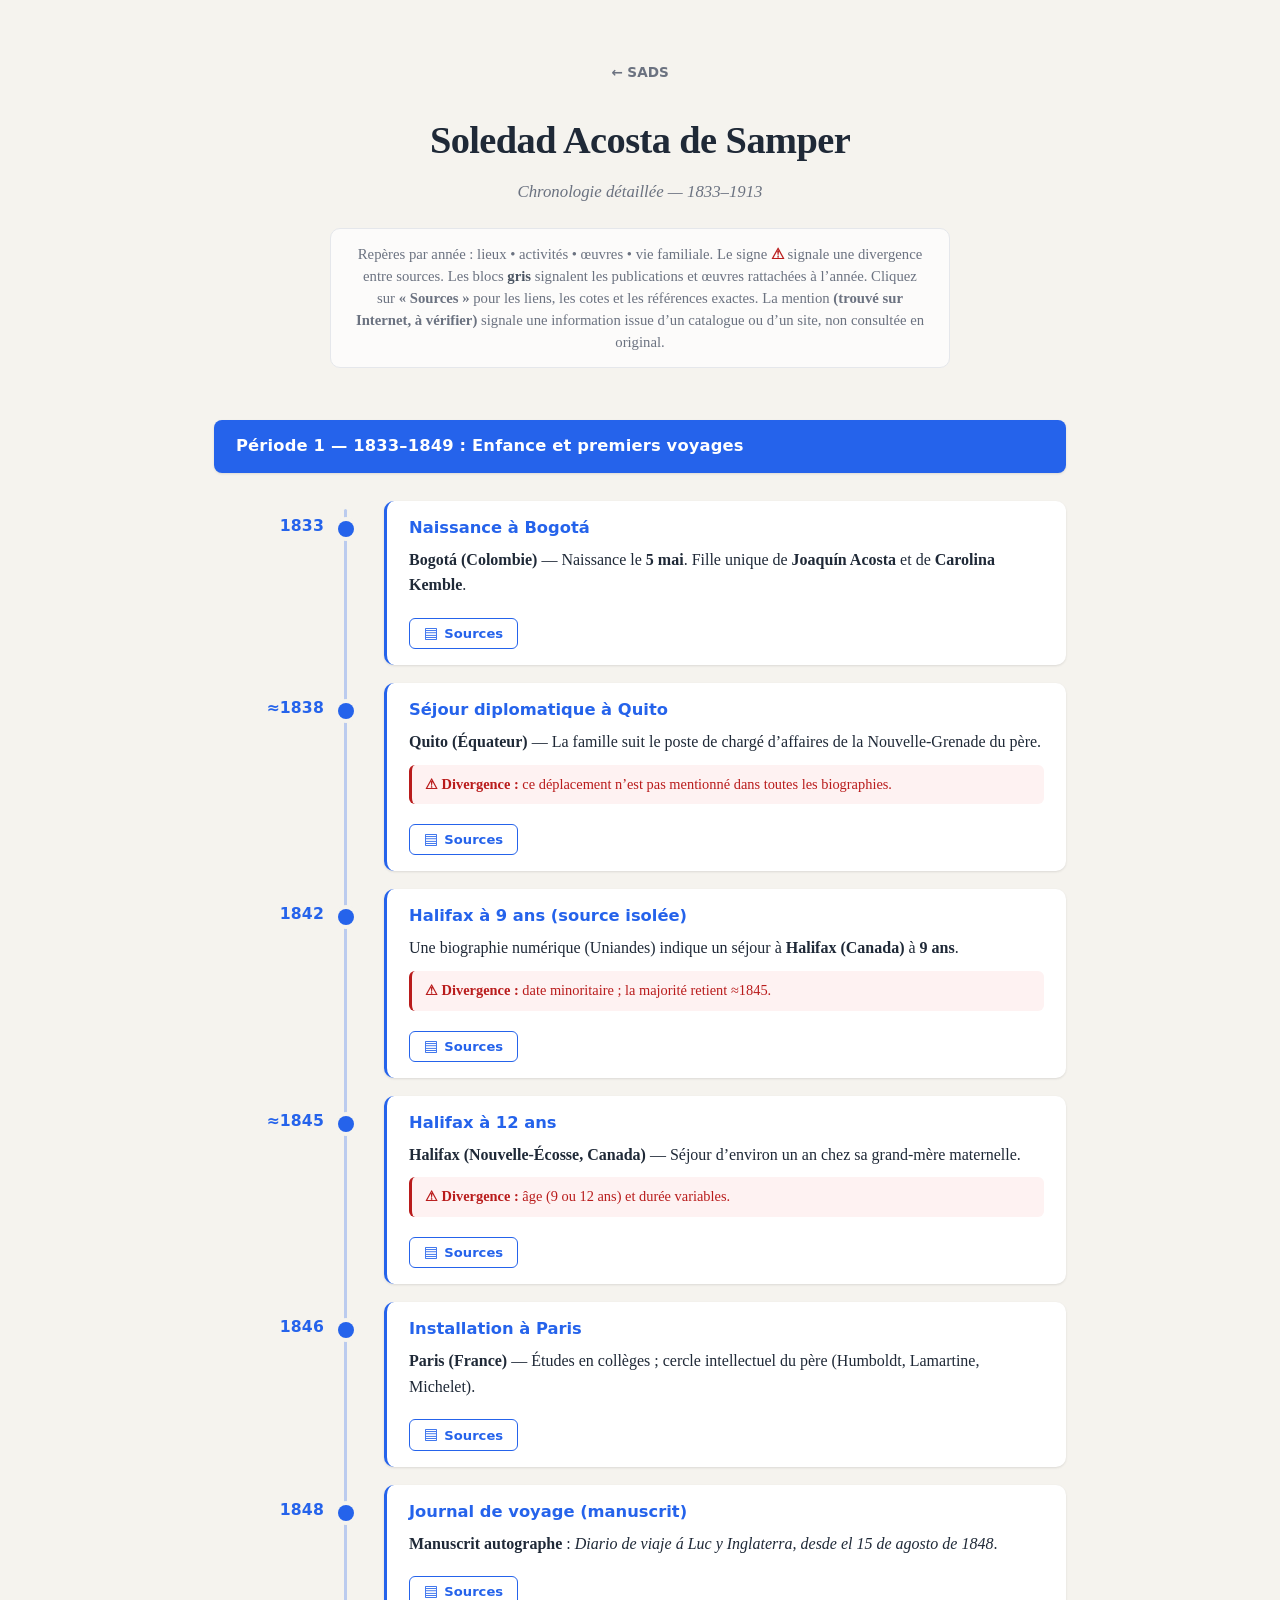
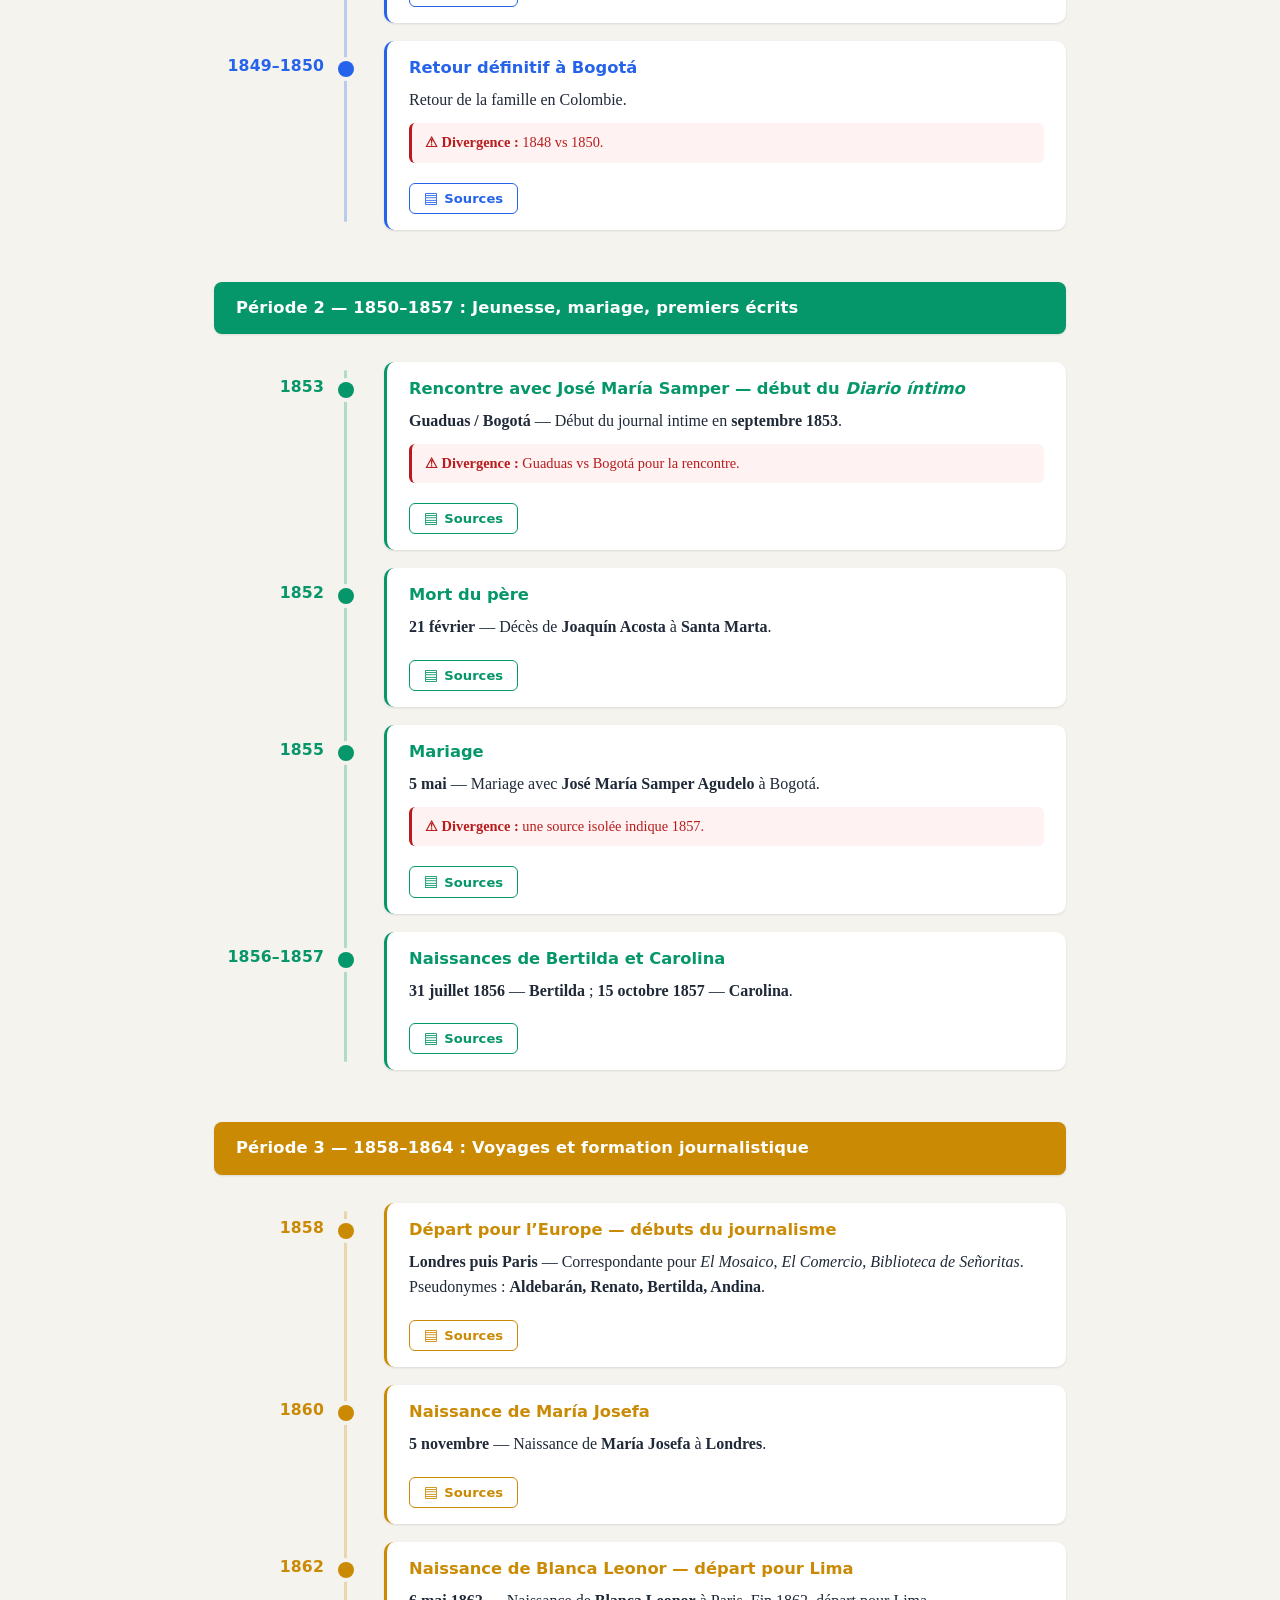
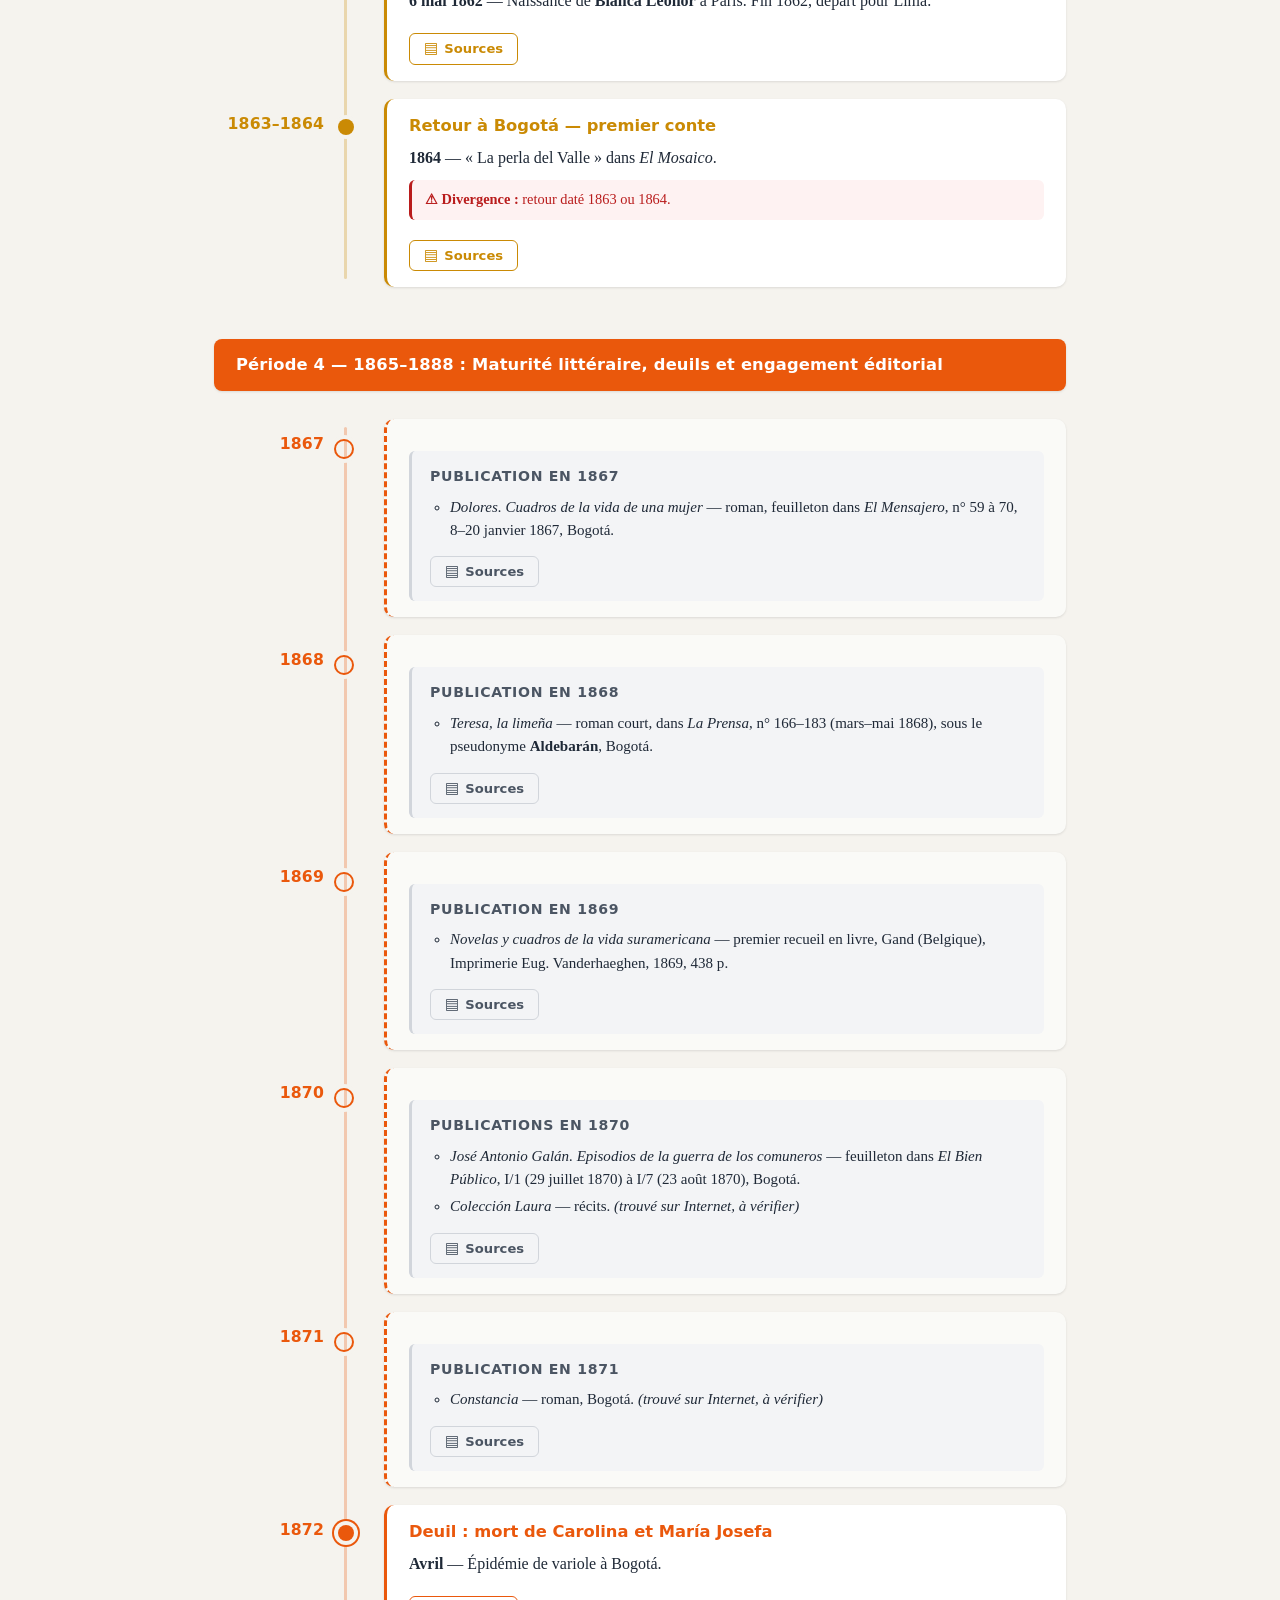
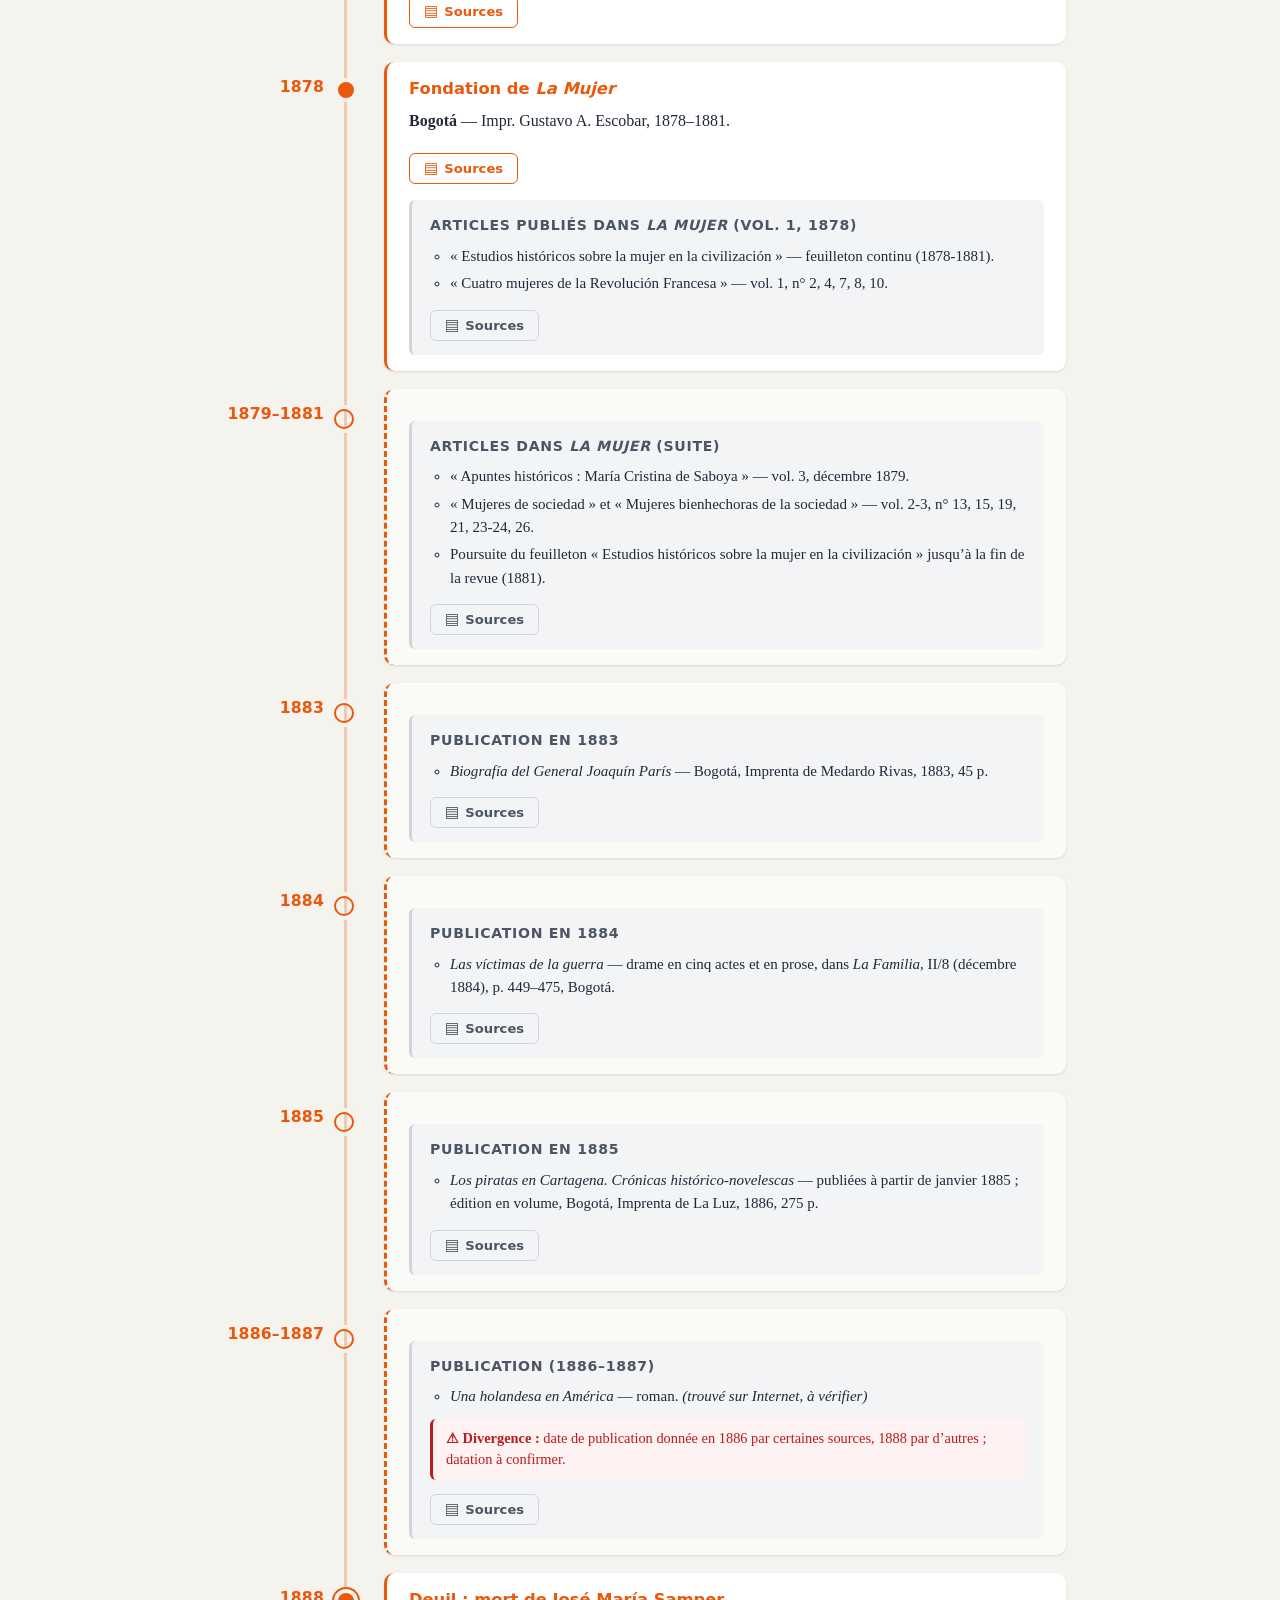
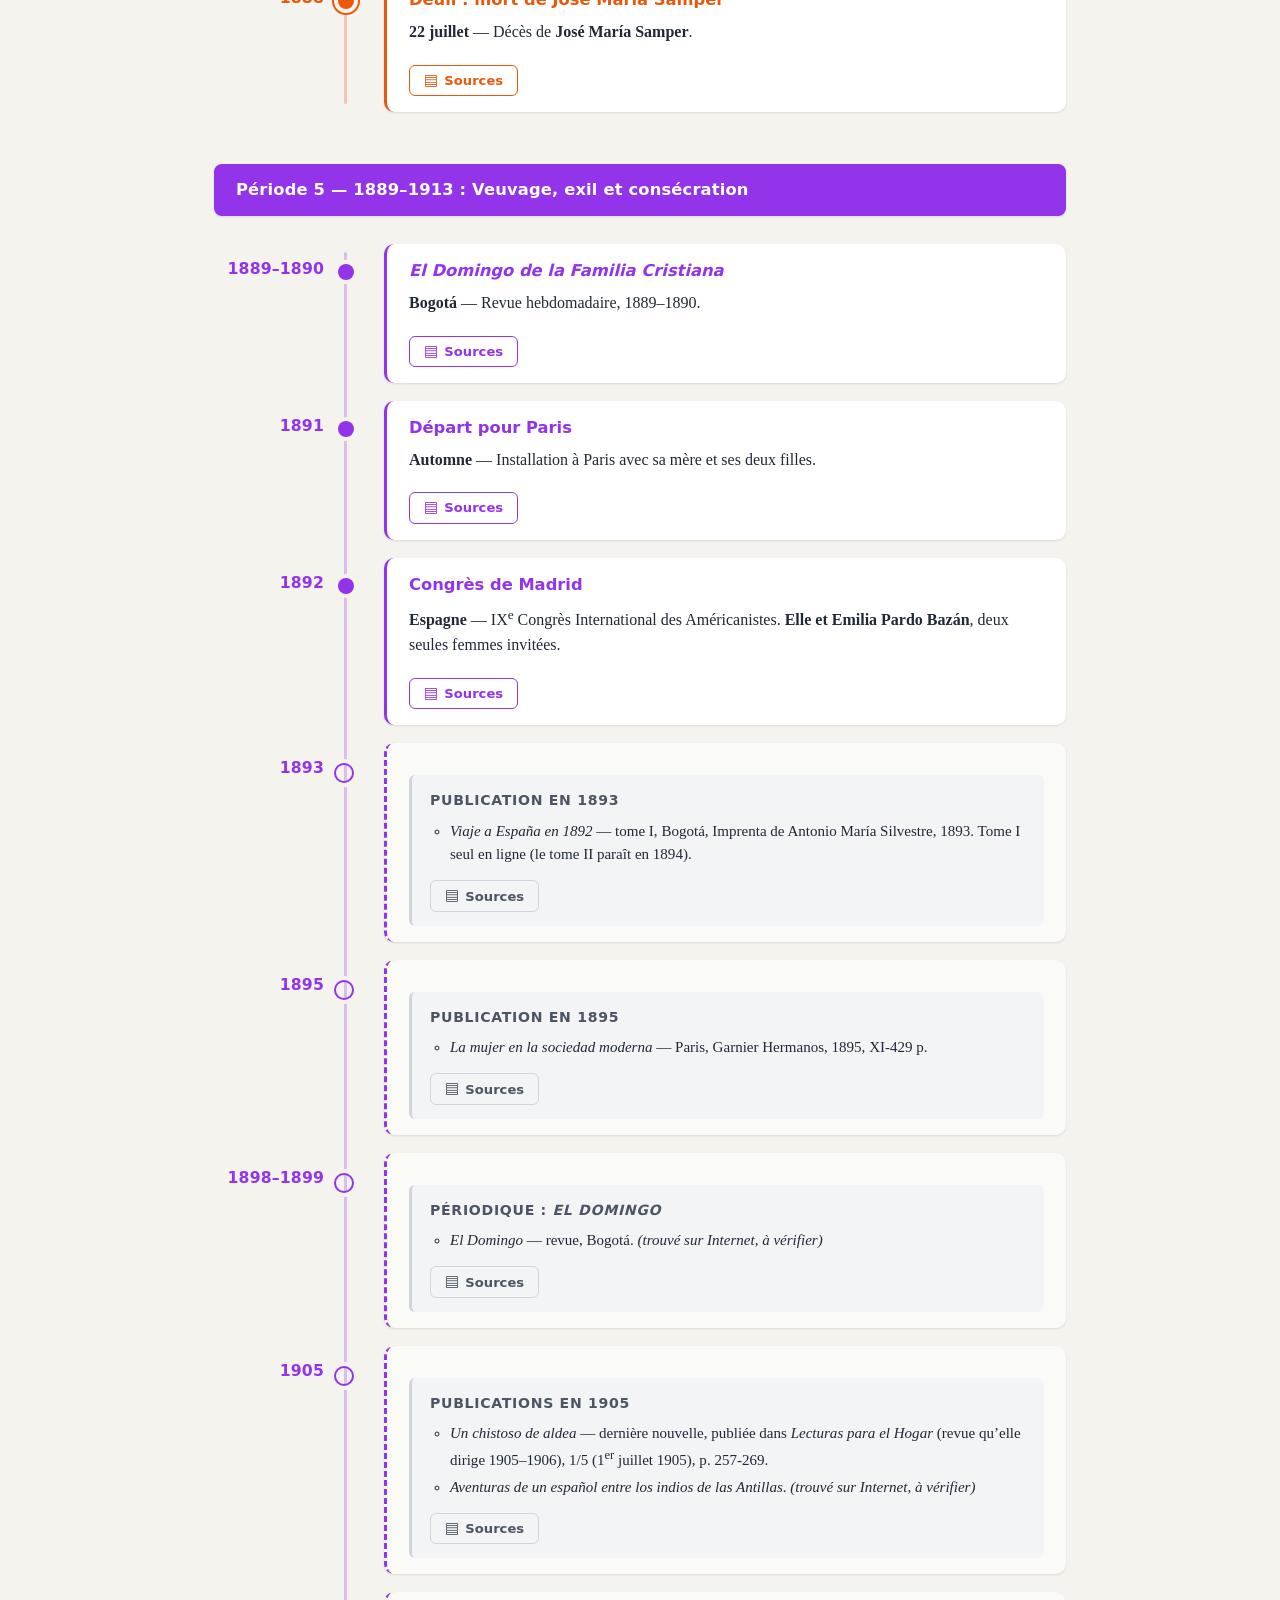
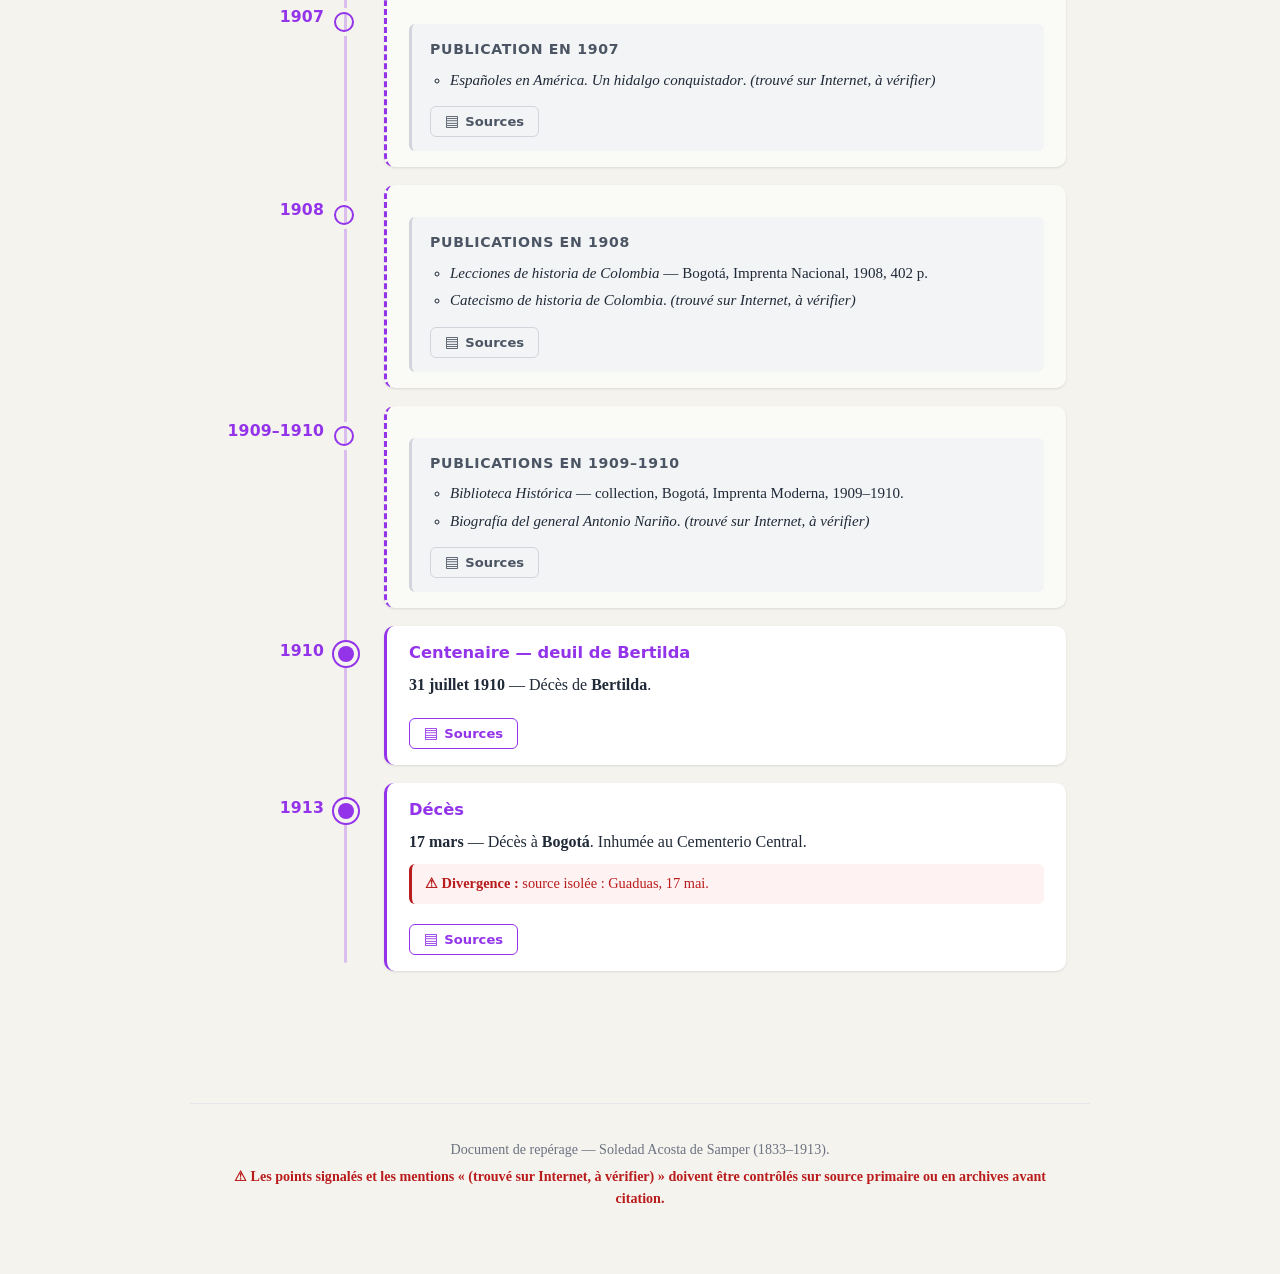
==== commit d7287708: "Update chronologie.html Code complet html actualisé" ====
--- a/chronologie.html
+++ b/chronologie.html
@@ -867,4 +867,124 @@
                 <li><a href="https://catalogoenlinea.bibliotecanacional.gov.co/" target="_blank" rel="noopener">Catalogue de la Biblioteca Nacional de Colombia</a> (pour la <em>Biografía de Nariño</em>). <em>(trouvé sur Internet, à vérifier)</em></li>
               </ul>
               <h5>Niveau de confiance</h5>
-              <p><span class="confiance confiance-haute">Élevée</span> pour la <em>Biblioteca Histórica</em> ; <span class="confiance confiance-moyenne">Moyenne</span> pour la <em>Biografía de N
+              <p><span class="confiance confiance-haute">Élevée</span> pour la <em>Biblioteca Histórica</em> ; <span class="confiance confiance-moyenne">Moyenne</span> pour la <em>Biografía de Nariño</em> (datation à confirmer, 1910).</p>
+            </div>
+          </div>
+        </div>
+      </li>
+
+      <!-- 1910 — événement (deuil), conservé -->
+      <li class="evenement evenement-deuil">
+        <span class="annee">1910</span>
+        <div class="carte">
+          <h3>Centenaire — deuil de Bertilda</h3>
+          <p><strong>31 juillet 1910</strong> — Décès de <strong>Bertilda</strong>.</p>
+          <button class="bouton-sources" type="button" aria-haspopup="dialog">Sources</button>
+          <div class="sources" hidden>
+            <h5>Sources et liens</h5>
+            <ul>
+              <li><a href="https://es.wikipedia.org/wiki/Bertilda_Samper_Acosta" target="_blank" rel="noopener">Wikipedia — Bertilda Samper Acosta</a> : « Fallecimiento: 31 de julio de 1910 ». <em>(trouvé sur Internet, à vérifier)</em></li>
+              <li><a href="https://www.caroycuervo.gov.co/" target="_blank" rel="noopener">Instituto Caro y Cuervo</a> : « Bertilda (1856-1910) ». <em>(trouvé sur Internet, à vérifier)</em></li>
+            </ul>
+            <h5>Niveau de confiance</h5>
+            <p><span class="confiance confiance-haute">Élevée</span>.</p>
+          </div>
+        </div>
+      </li>
+
+      <!-- 1913 — événement (décès), conservé -->
+      <li class="evenement evenement-deuil">
+        <span class="annee">1913</span>
+        <div class="carte">
+          <h3>Décès</h3>
+          <p><strong>17 mars</strong> — Décès à <strong>Bogotá</strong>. Inhumée au Cementerio Central.</p>
+          <p class="alerte"><strong>⚠ Divergence :</strong> source isolée : Guaduas, 17 mai.</p>
+          <button class="bouton-sources" type="button" aria-haspopup="dialog">Sources</button>
+          <div class="sources" hidden>
+            <h5>Sources et liens</h5>
+            <ul>
+              <li><a href="https://es.wikipedia.org/wiki/Soledad_Acosta_de_Samper" target="_blank" rel="noopener">Wikipedia (es)</a> : « (Bogotá, 5 de mayo de 1833-17 de marzo de 1913)… Sepultura: Cementerio Central de Bogotá ». <em>(trouvé sur Internet, à vérifier)</em></li>
+              <li><a href="https://www.iberarchivos.org/" target="_blank" rel="noopener">Iberarchivos</a> : « Murió el 17 de marzo de 1913 esta escritora ». <em>(trouvé sur Internet, à vérifier)</em></li>
+              <li><a href="https://enciclopedia.banrepcultural.org/index.php/Soledad_Acosta_de_Samper" target="_blank" rel="noopener">BanRepcultural</a> : « Muere Soledad Acosta de Samper » (1913). <em>(trouvé sur Internet, à vérifier)</em></li>
+            </ul>
+            <h5>Niveau de confiance</h5>
+            <p><span class="confiance confiance-haute">Élevée</span>.</p>
+          </div>
+        </div>
+      </li>
+
+    </ol>
+  </section>
+
+</main>
+
+<footer class="pied-page">
+  <p>Document de repérage — Soledad Acosta de Samper (1833–1913).</p>
+  <p class="alerte-pied">⚠ Les points signalés et les mentions « (trouvé sur Internet, à vérifier) » doivent être contrôlés sur source primaire ou en archives avant citation.</p>
+</footer>
+
+<div class="fenetre-sources" id="fenetre-sources" role="dialog" aria-modal="true" aria-hidden="true">
+  <div class="fenetre">
+    <button class="fermer" type="button" aria-label="Fermer">&times;</button>
+    <h4 class="titre-fenetre"></h4>
+    <div class="corps-fenetre"></div>
+  </div>
+</div>
+
+<script>
+  (function () {
+    const voile = document.getElementById('fenetre-sources');
+    const titreFenetre = voile.querySelector('.titre-fenetre');
+    const corpsFenetre = voile.querySelector('.corps-fenetre');
+    const boutonFermer = voile.querySelector('.fermer');
+
+    function ouvrirFenetre(bouton) {
+      // On cherche d'abord le bloc .oeuvres le plus proche du bouton ; sinon on prend la carte
+      const oeuvres = bouton.closest('.oeuvres');
+      const carte = bouton.closest('.carte');
+      const conteneur = oeuvres || carte;
+      const sources = conteneur.querySelector('.sources');
+      const evenement = carte.closest('.evenement');
+      const annee = evenement.querySelector('.annee').textContent.trim();
+
+      let titre;
+      if (oeuvres) {
+        titre = oeuvres.querySelector('.titre-oeuvres').textContent.trim();
+      } else {
+        const h3 = carte.querySelector('h3');
+        titre = h3 ? h3.textContent.trim() : '';
+      }
+
+      titreFenetre.textContent = annee + ' — ' + titre;
+      corpsFenetre.innerHTML = sources.innerHTML;
+      voile.classList.add('fenetre-ouverte');
+      voile.setAttribute('aria-hidden', 'false');
+      document.body.classList.add('fenetre-active');
+      boutonFermer.focus();
+    }
+
+    function fermerFenetre() {
+      voile.classList.remove('fenetre-ouverte');
+      voile.setAttribute('aria-hidden', 'true');
+      document.body.classList.remove('fenetre-active');
+    }
+
+    document.querySelectorAll('.bouton-sources').forEach(function (bouton) {
+      bouton.addEventListener('click', function (e) {
+        e.preventDefault();
+        ouvrirFenetre(bouton);
+      });
+    });
+
+    voile.addEventListener('click', function (e) {
+      if (e.target === voile || e.target === boutonFermer) fermerFenetre();
+    });
+
+    document.addEventListener('keydown', function (e) {
+      if (e.key === 'Escape' && voile.classList.contains('fenetre-ouverte')) fermerFenetre();
+    });
+  })();
+</script>
+
+</body>
+</html>
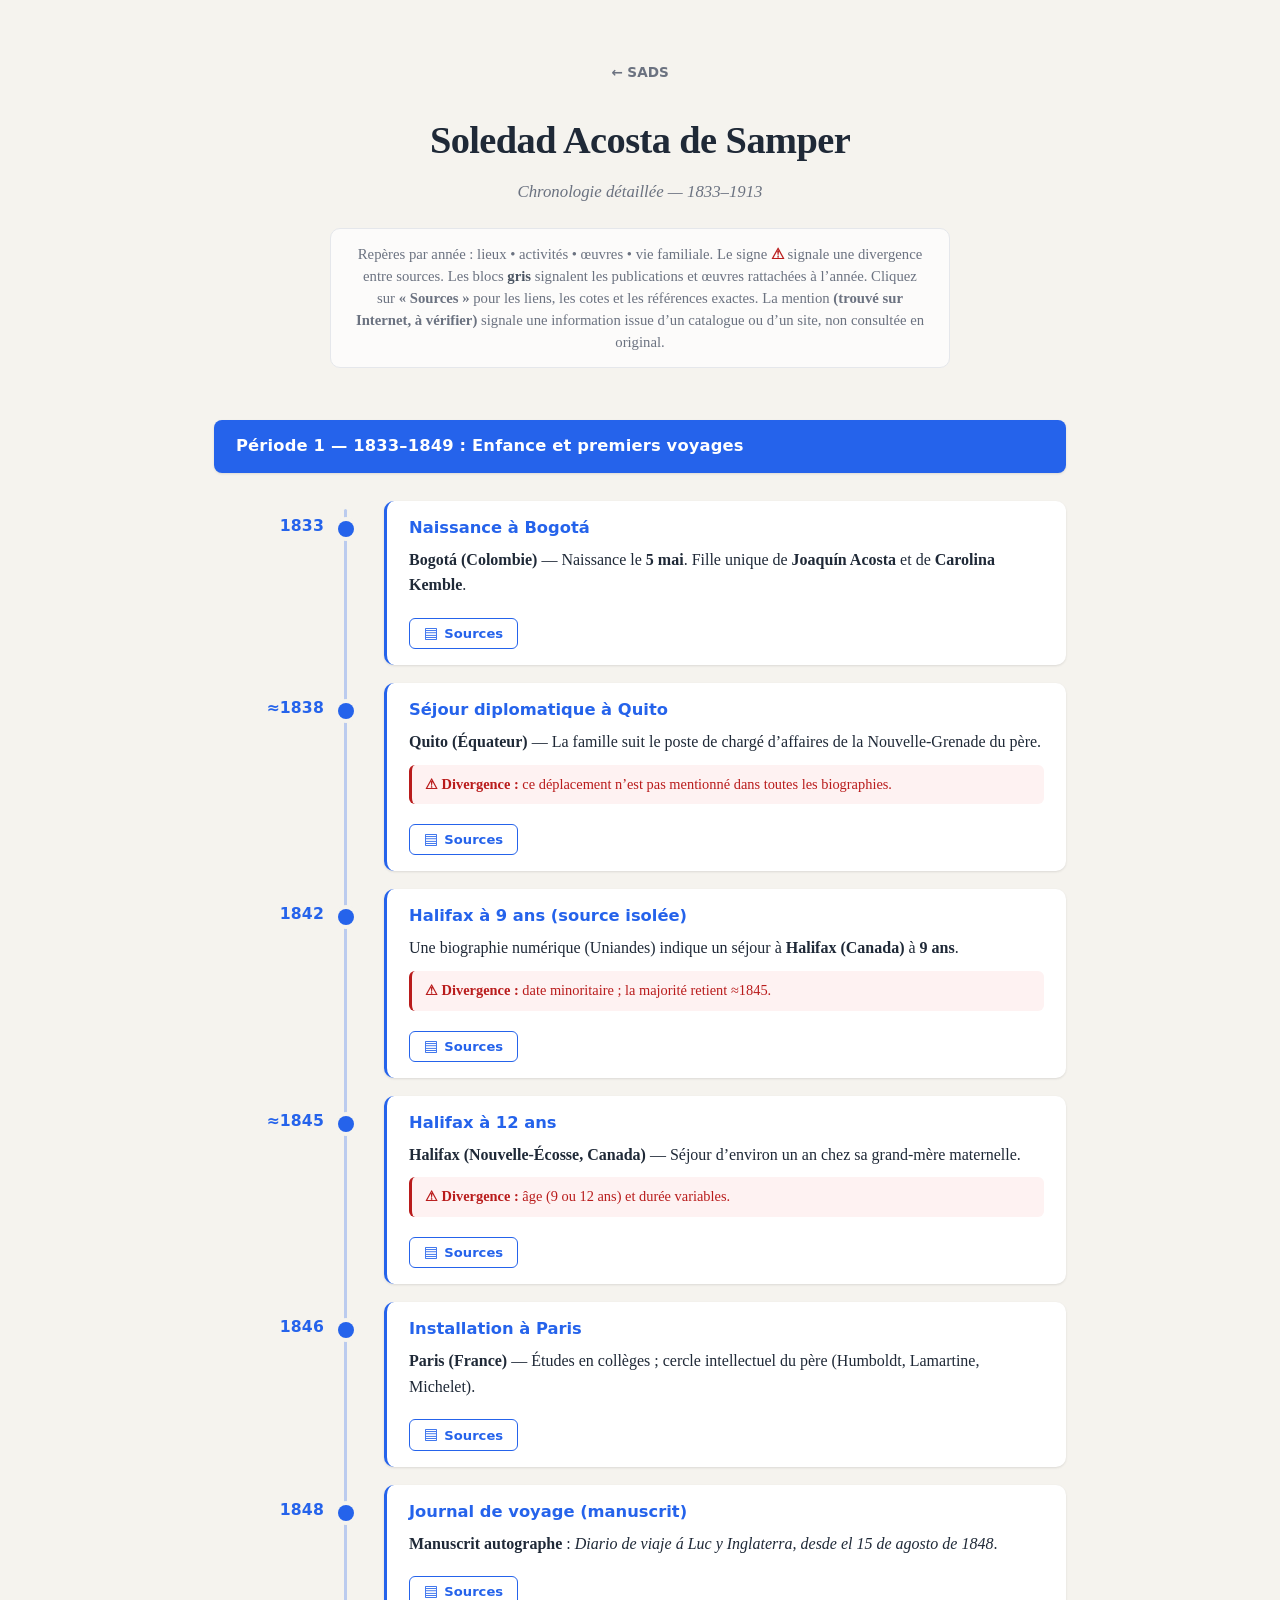
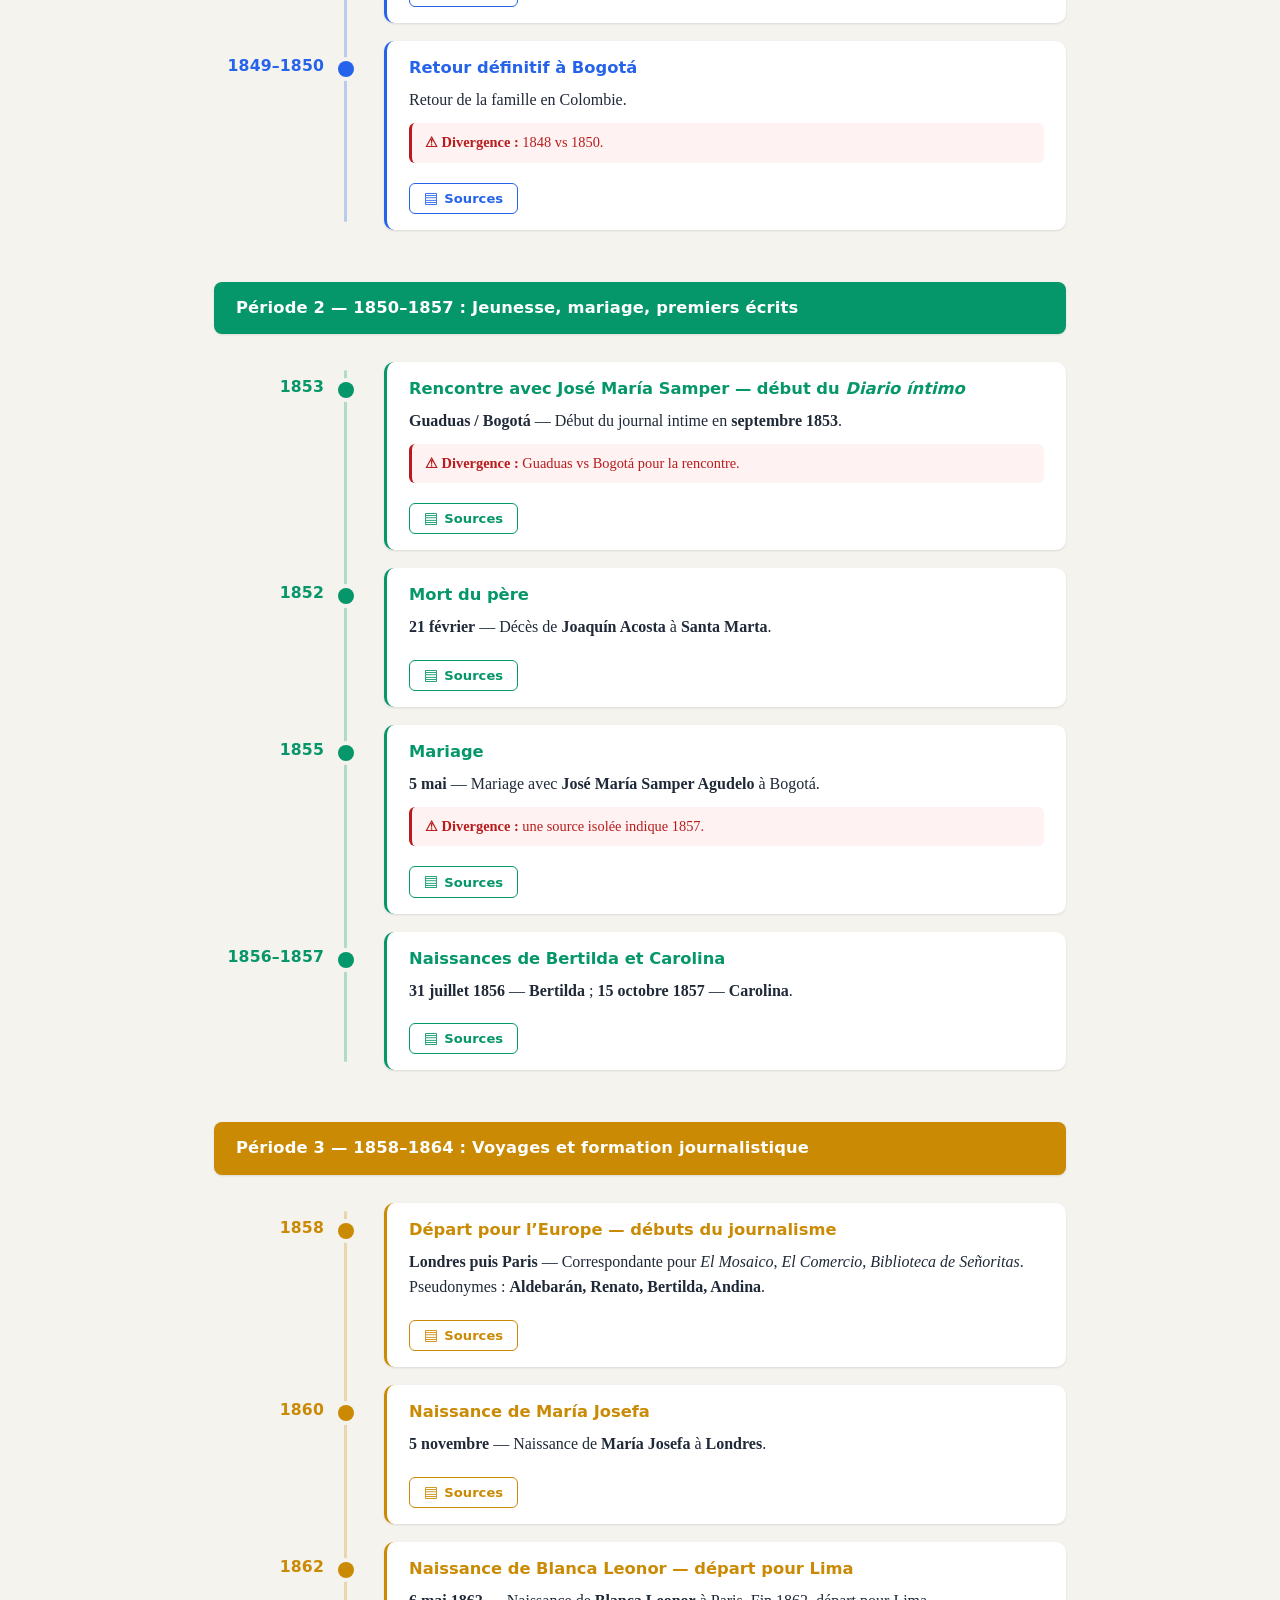
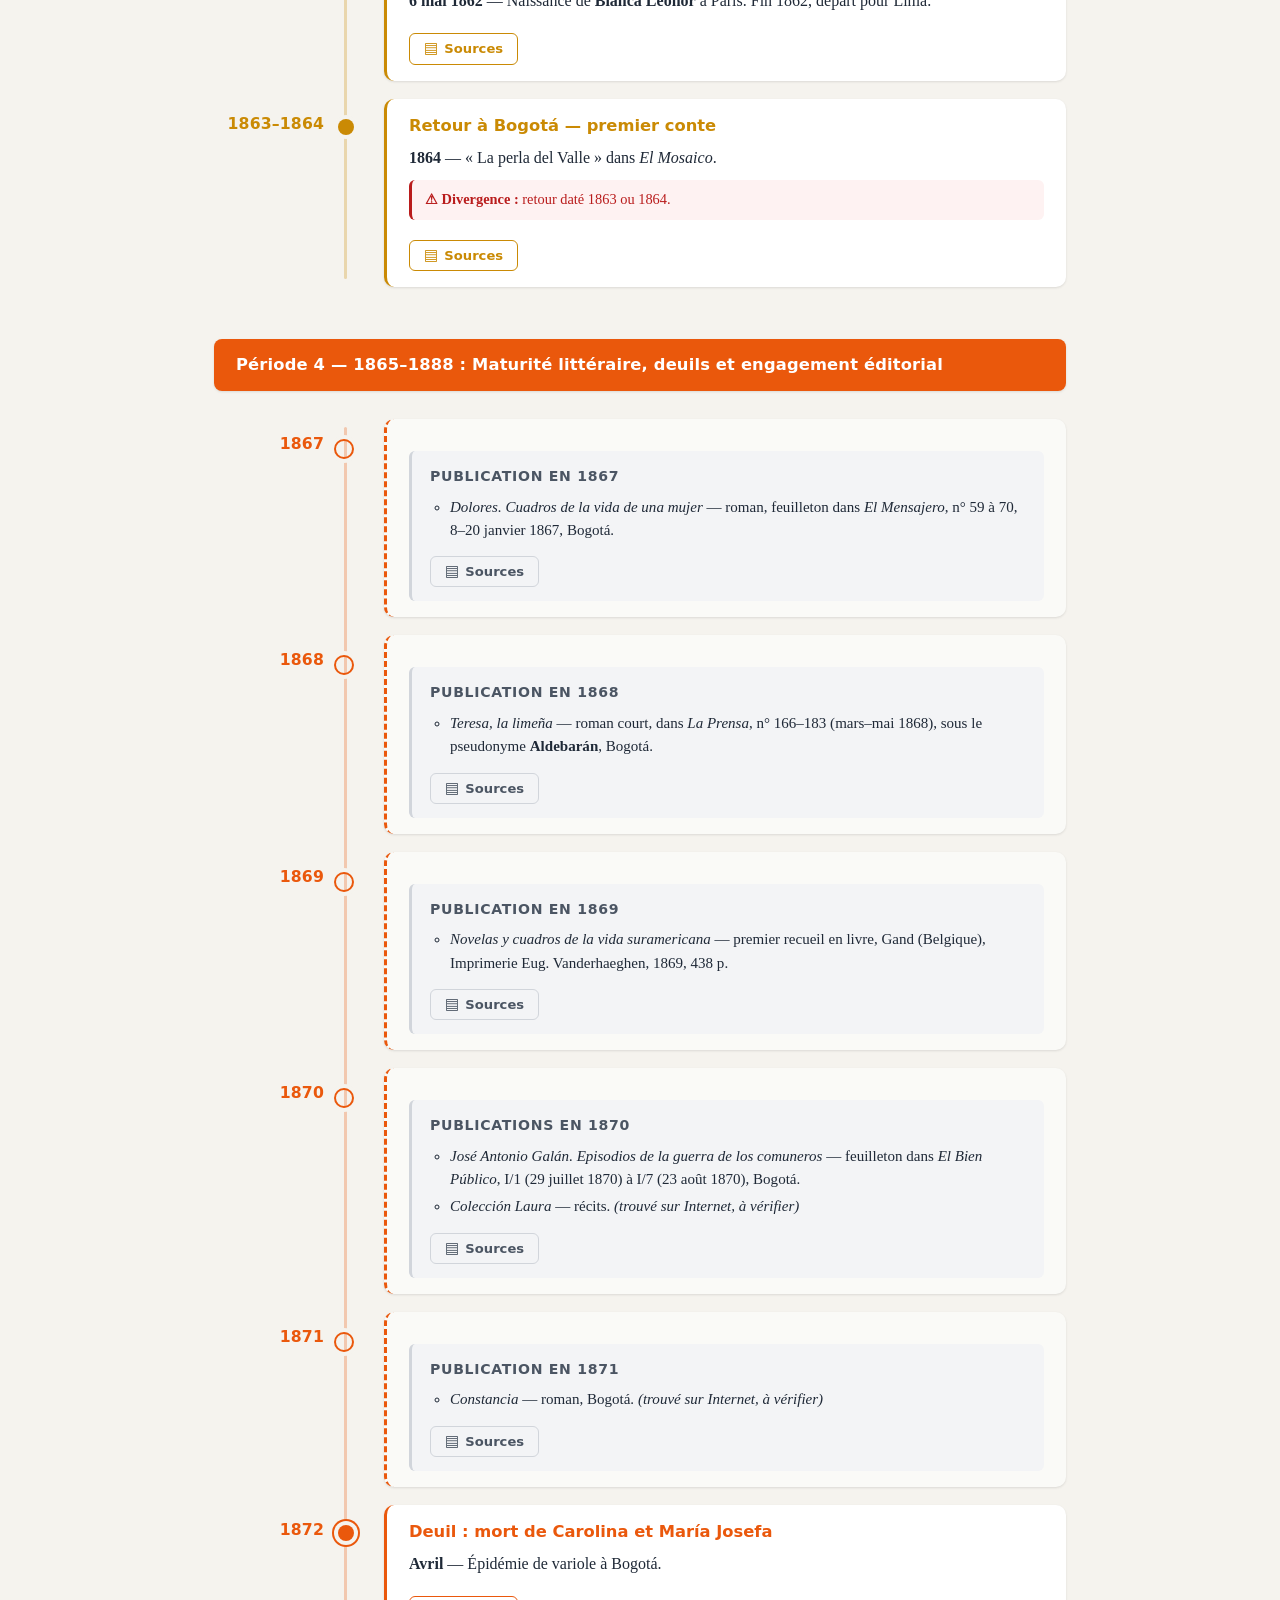
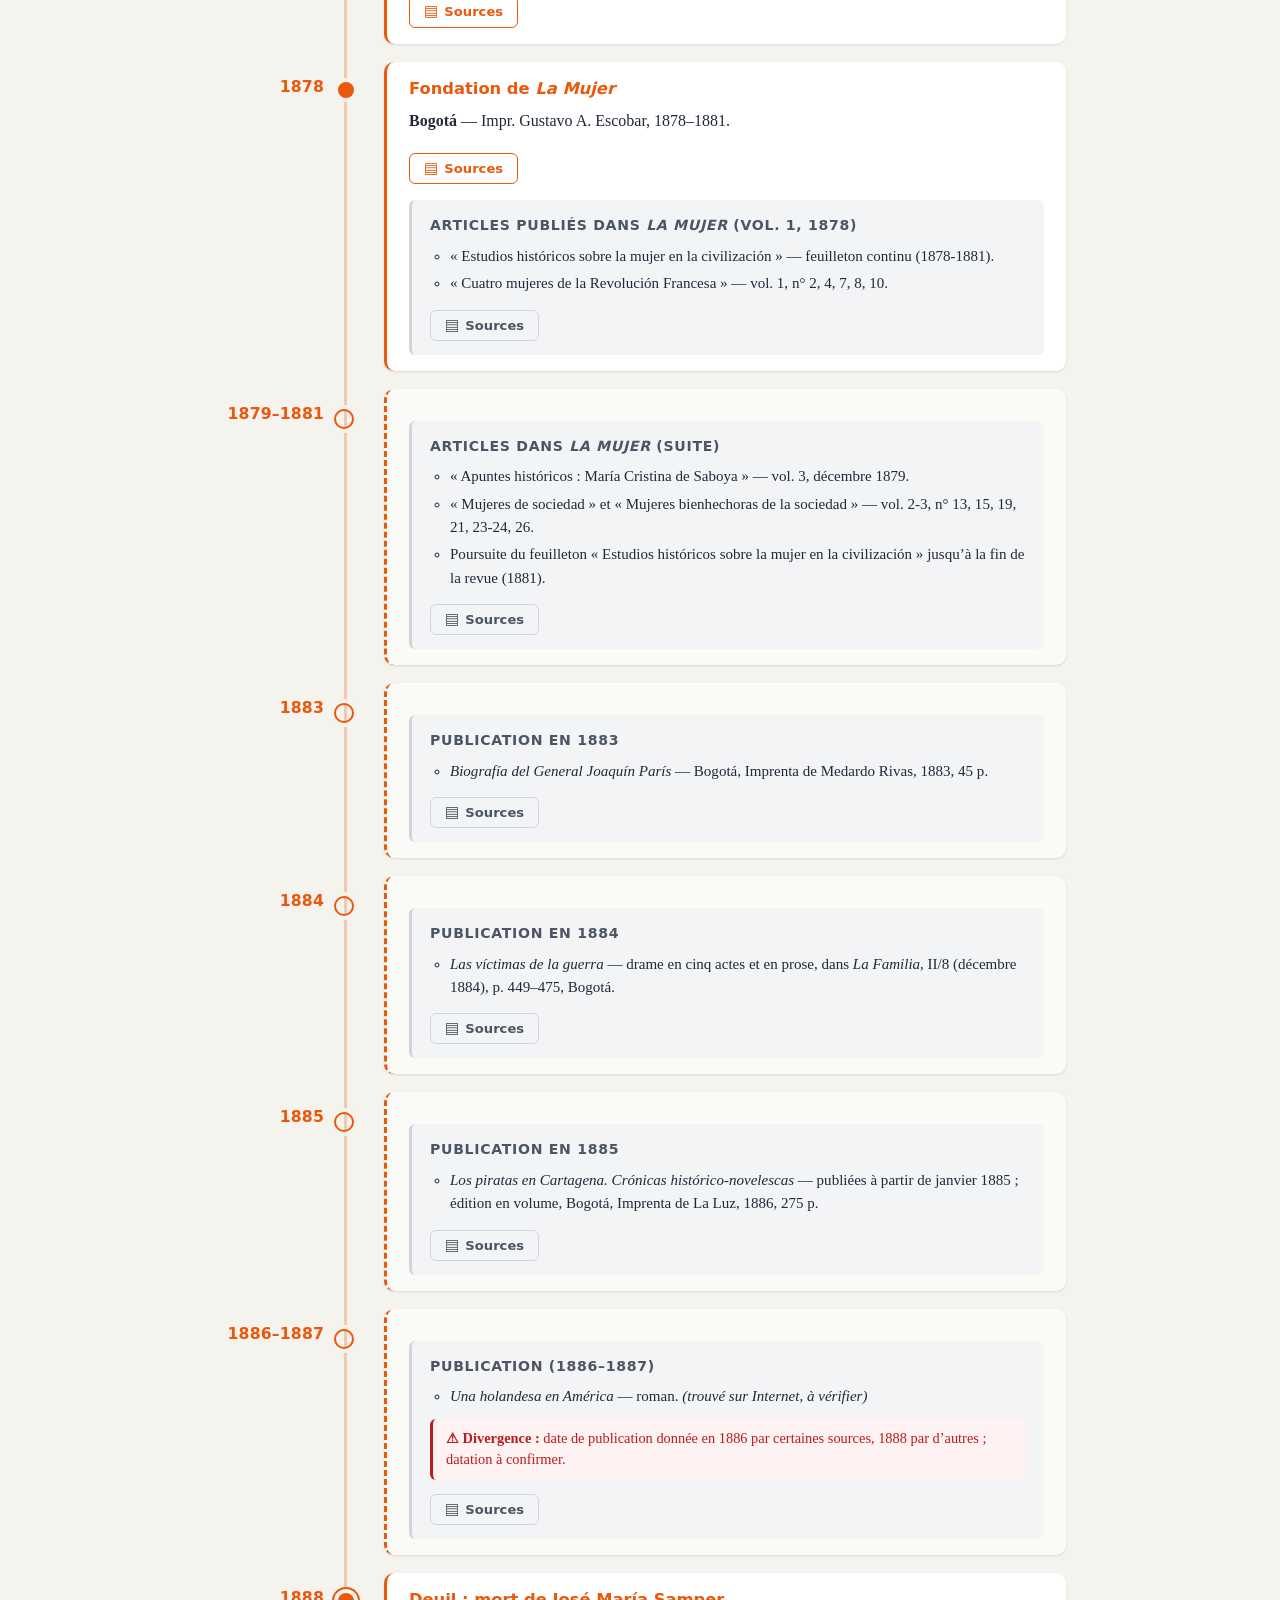
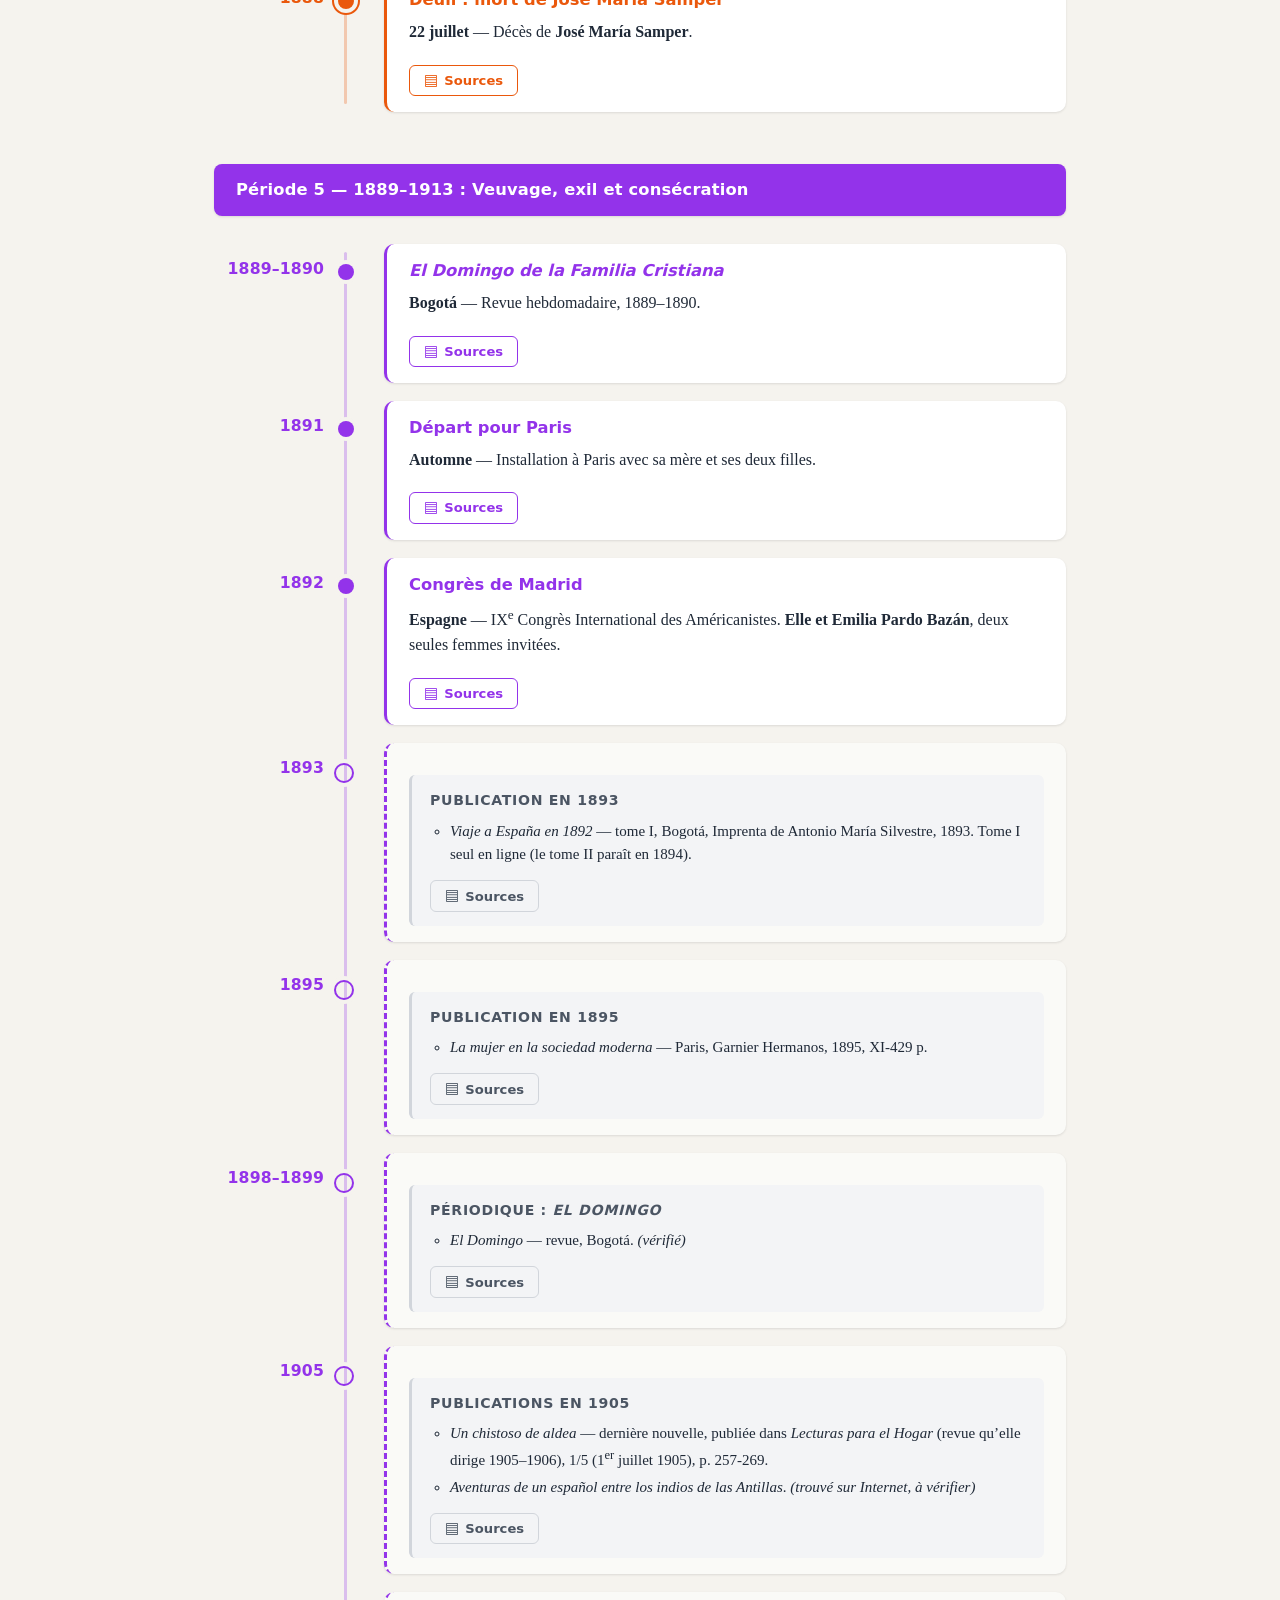
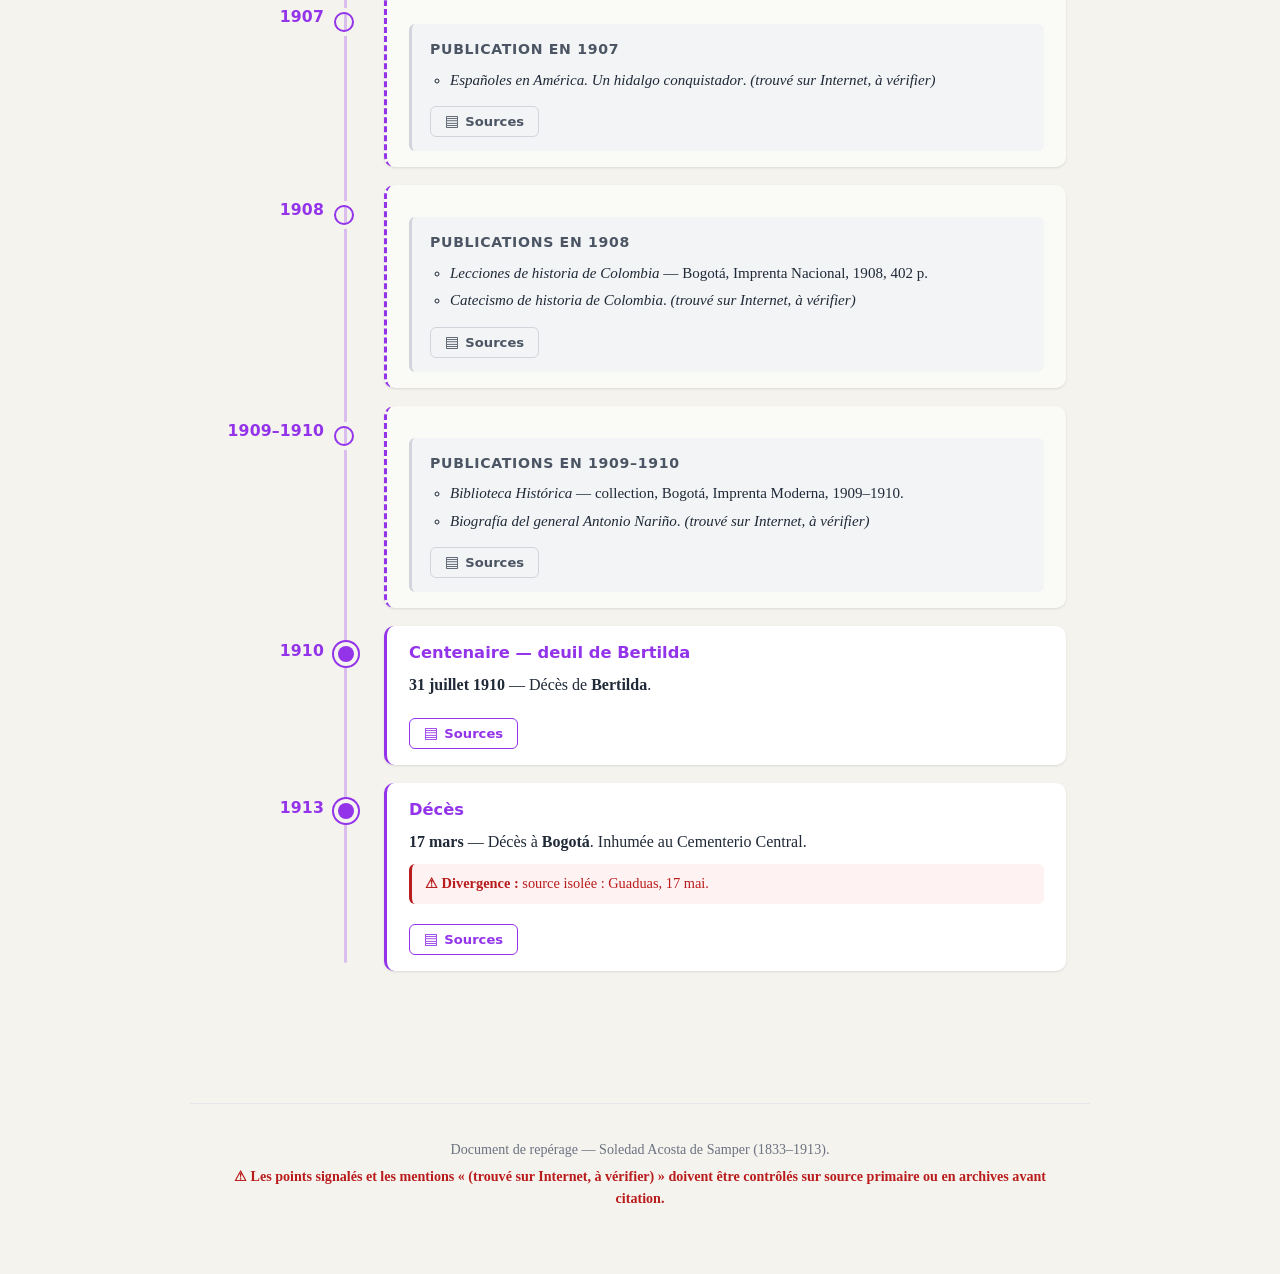
==== commit 30e1987e: "Update chronologie.html Source de El Domingo ajoutée :)" ====
--- a/chronologie.html
+++ b/chronologie.html
@@ -659,6 +659,7 @@
           <div class="sources" hidden>
             <h5>Sources et liens</h5>
             <ul>
+              <li><a href="https://bnco.ent.sirsi.net/custom/web/content/conservacion/html/visorFicheros.html?idFichero=88930">Archivo digitalizado</a>
               <li><a href="https://soledadacosta.uniandes.edu.co/" target="_blank" rel="noopener">Biblioteca Digital Soledad Acosta</a> : « El Domingo de la Familia Cristiana I/6 (abr 28/1889) ». <em>(trouvé sur Internet, à vérifier)</em></li>
               <li><a href="https://es.m.wikipedia.org/wiki/Soledad_Acosta_de_Samper" target="_blank" rel="noopener">Wikipedia (es)</a>. <em>(trouvé sur Internet, à vérifier)</em></li>
             </ul>
@@ -758,12 +759,13 @@
           <div class="oeuvres">
             <h4 class="titre-oeuvres">Périodique : <em>El Domingo</em></h4>
             <ul class="liste-oeuvres">
-              <li><em>El Domingo</em> — revue, Bogotá. <em>(trouvé sur Internet, à vérifier)</em></li>
-            </ul>
-            <button class="bouton-sources" type="button" aria-haspopup="dialog">Sources</button>
-            <div class="sources" hidden>
-              <h5>Sources et liens</h5>
-              <ul>
+              <li><em>El Domingo</em> — revue, Bogotá. <em>(vérifié)</em></li>
+            </ul>
+            <button class="bouton-sources" type="button" aria-haspopup="dialog">Sources</button>
+            <div class="sources" hidden>
+              <h5>Sources et liens</h5>
+              <ul>
+                <li><a href="https://bnco.ent.sirsi.net/custom/web/content/conservacion/html/visorFicheros.html?idFichero=88931">Consulter la source digitalisée.</a></li>
                 <li><a href="https://enciclopedia.banrepcultural.org/index.php/Soledad_Acosta_de_Samper" target="_blank" rel="noopener">BanRepcultural</a> : mention de la revue <em>El Domingo</em> (1898-1899). <em>(trouvé sur Internet, à vérifier)</em></li>
                 <li><a href="https://catalogoenlinea.bibliotecanacional.gov.co/" target="_blank" rel="noopener">Catalogue de la Biblioteca Nacional de Colombia</a>. <em>(trouvé sur Internet, à vérifier)</em></li>
               </ul>
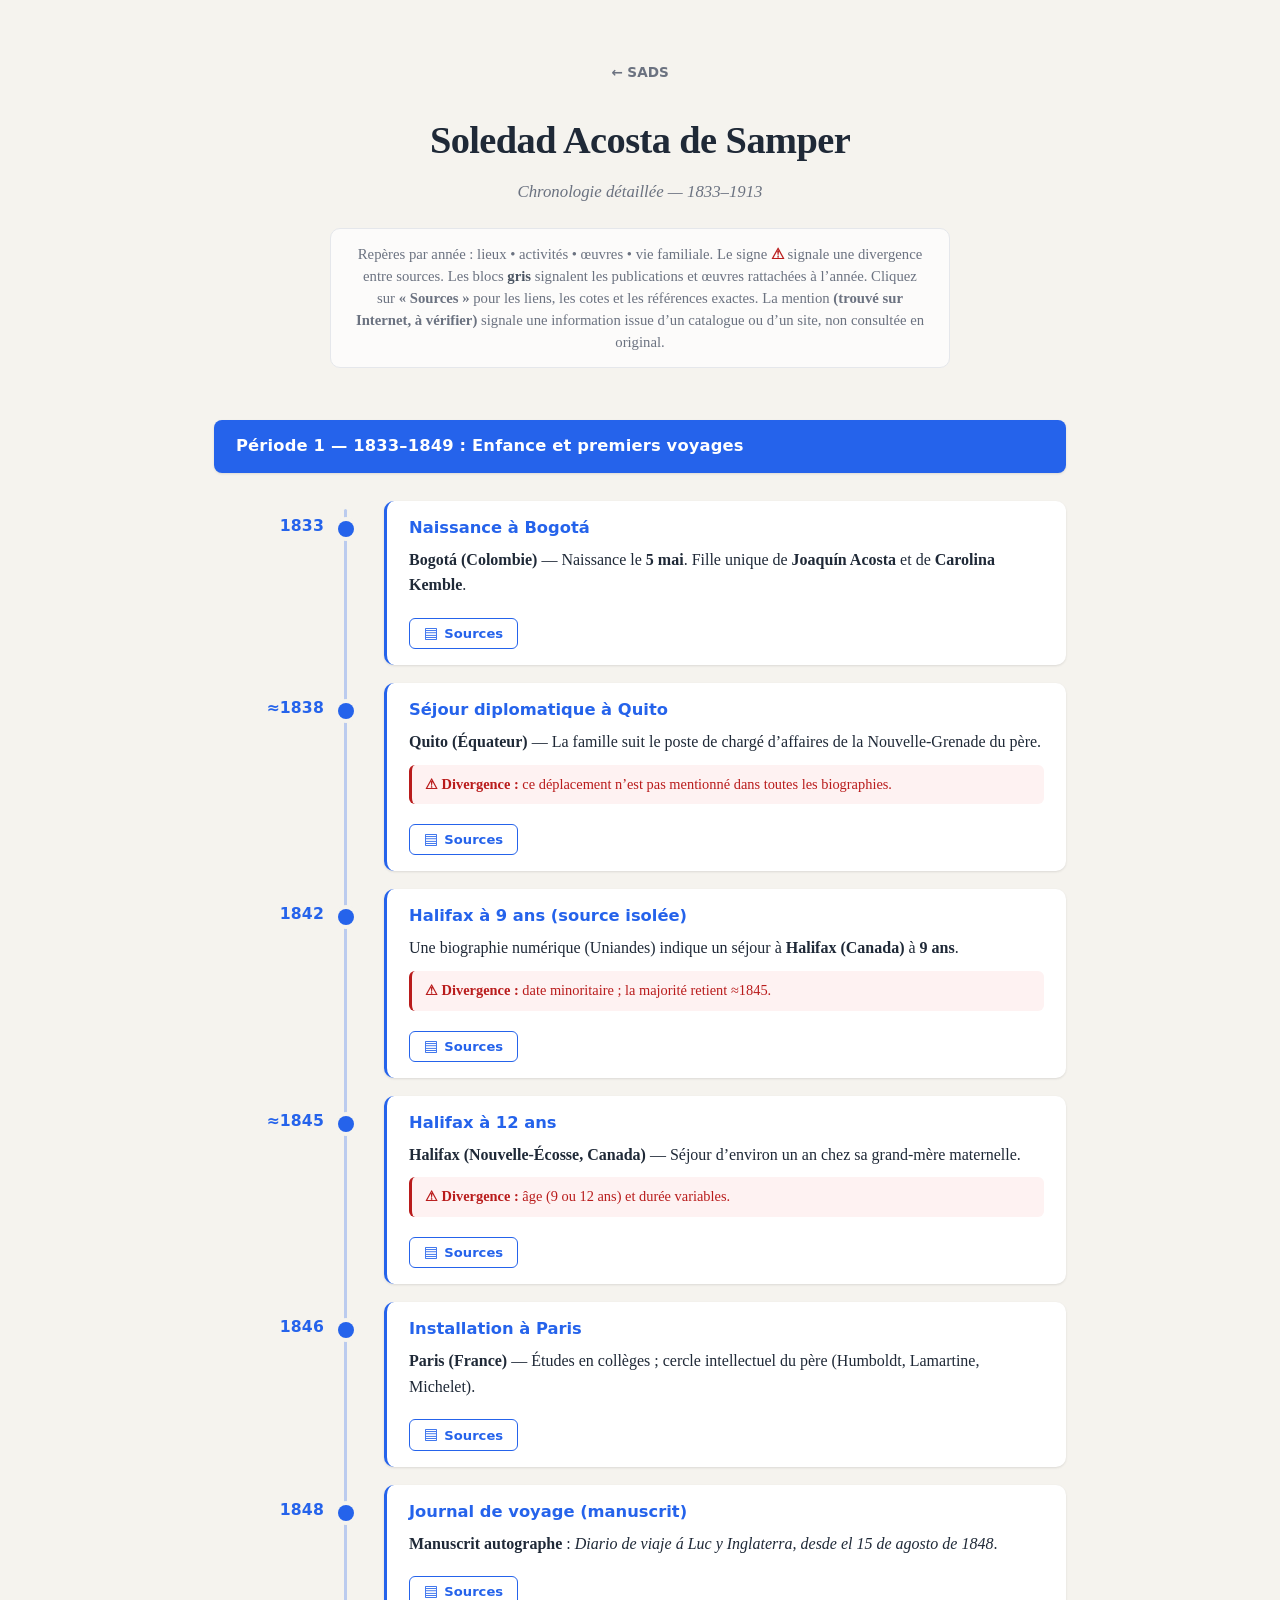
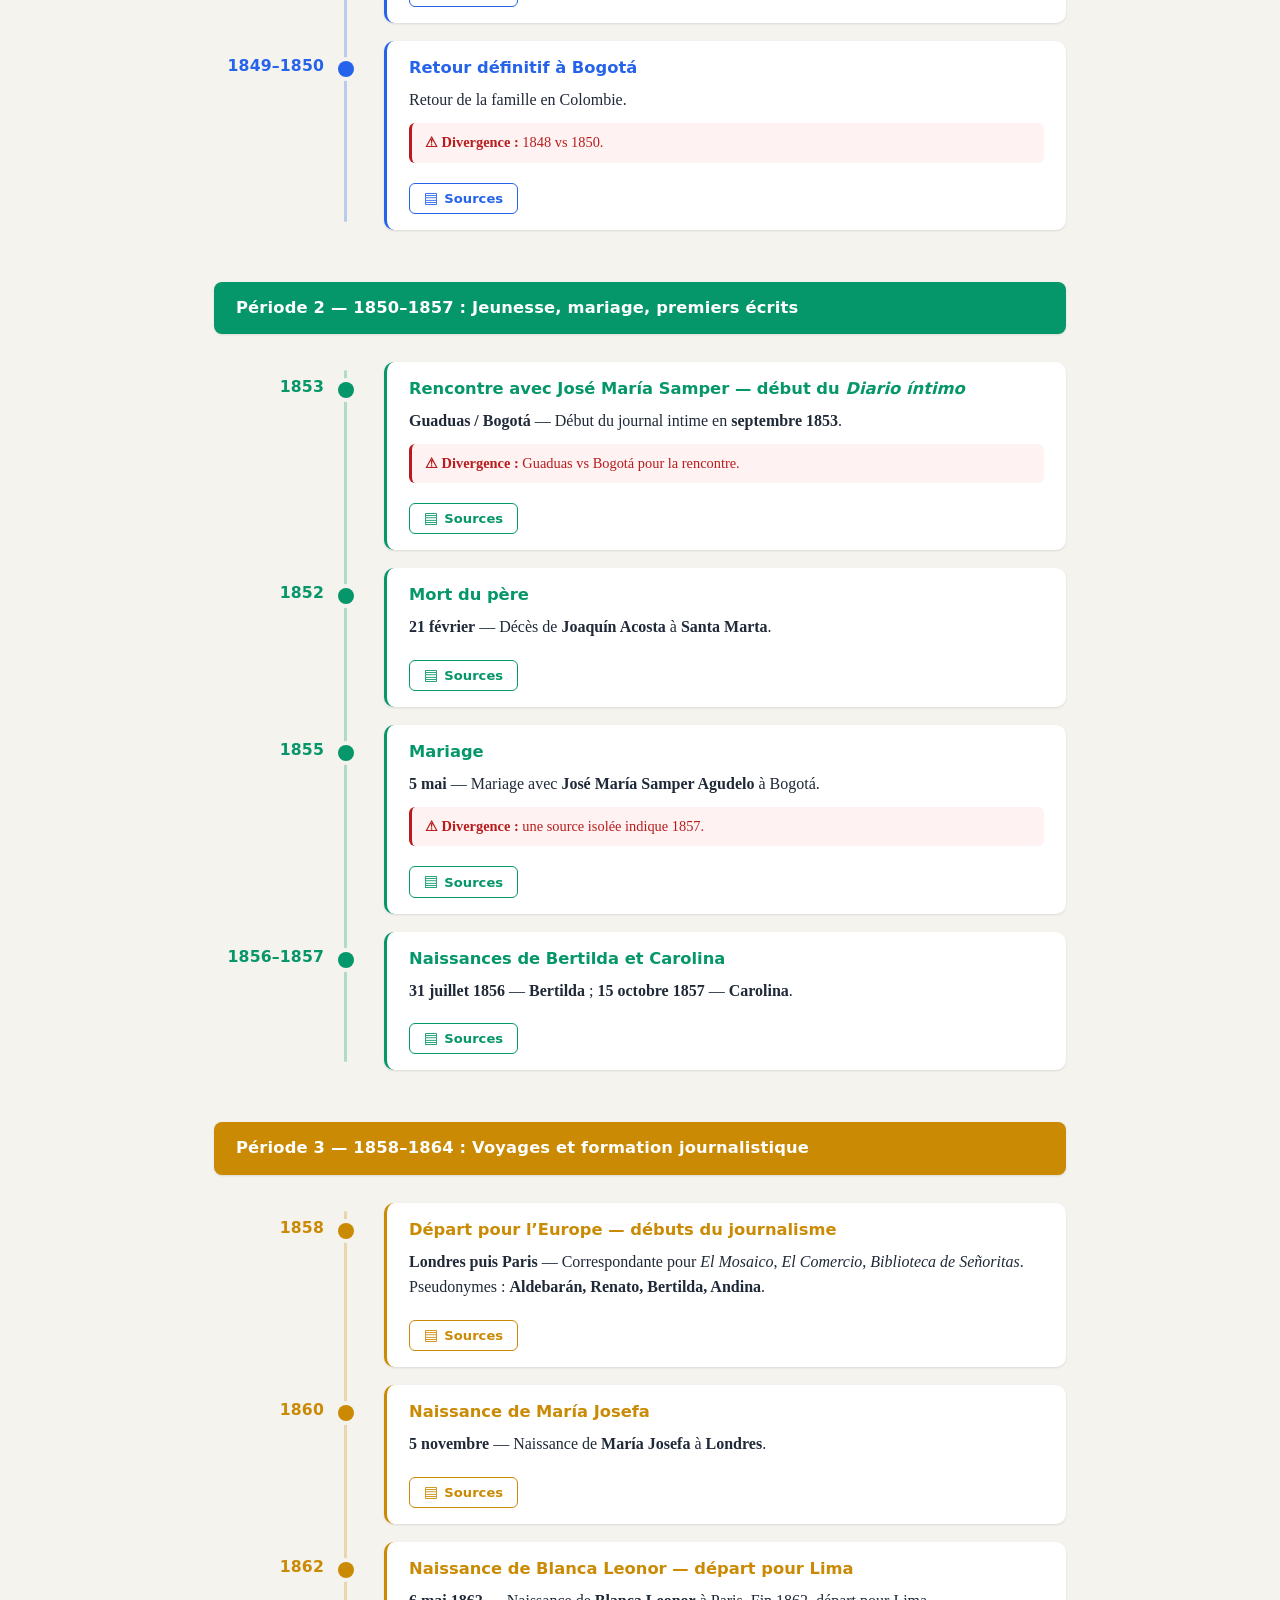
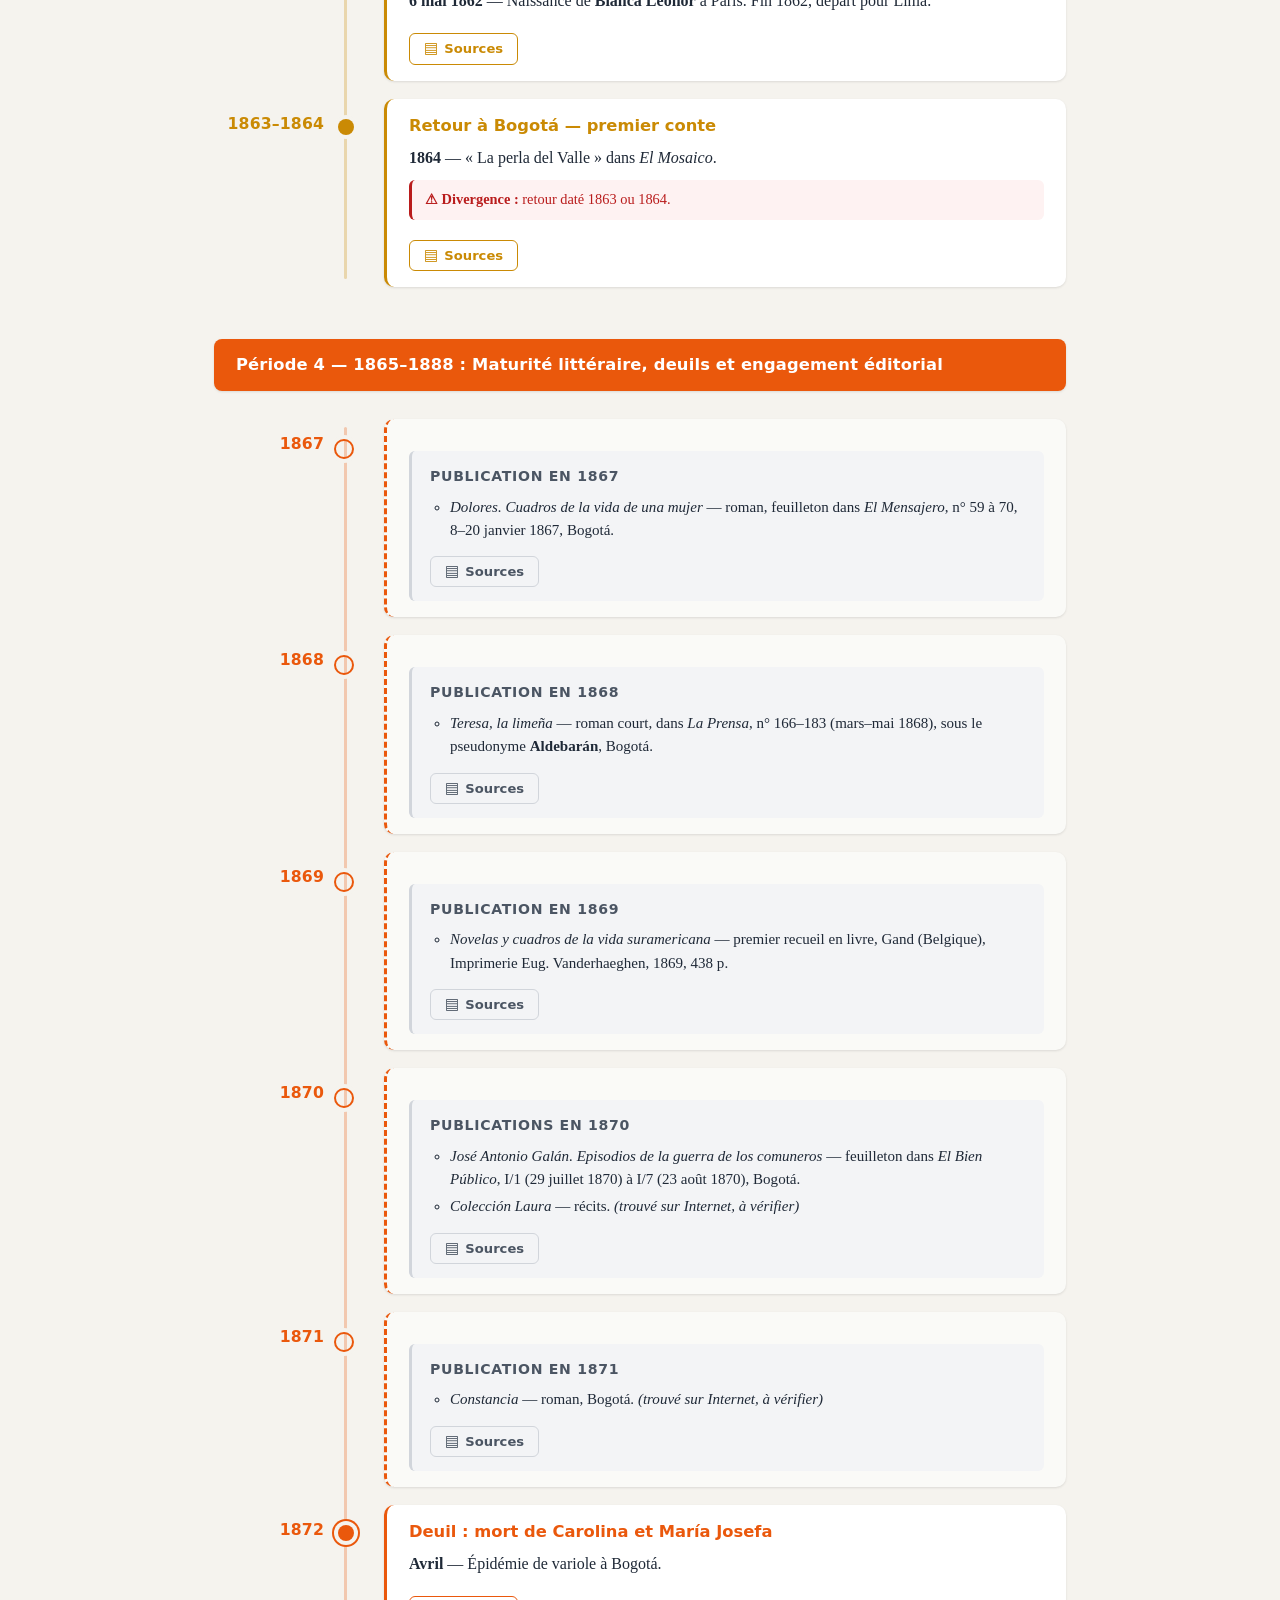
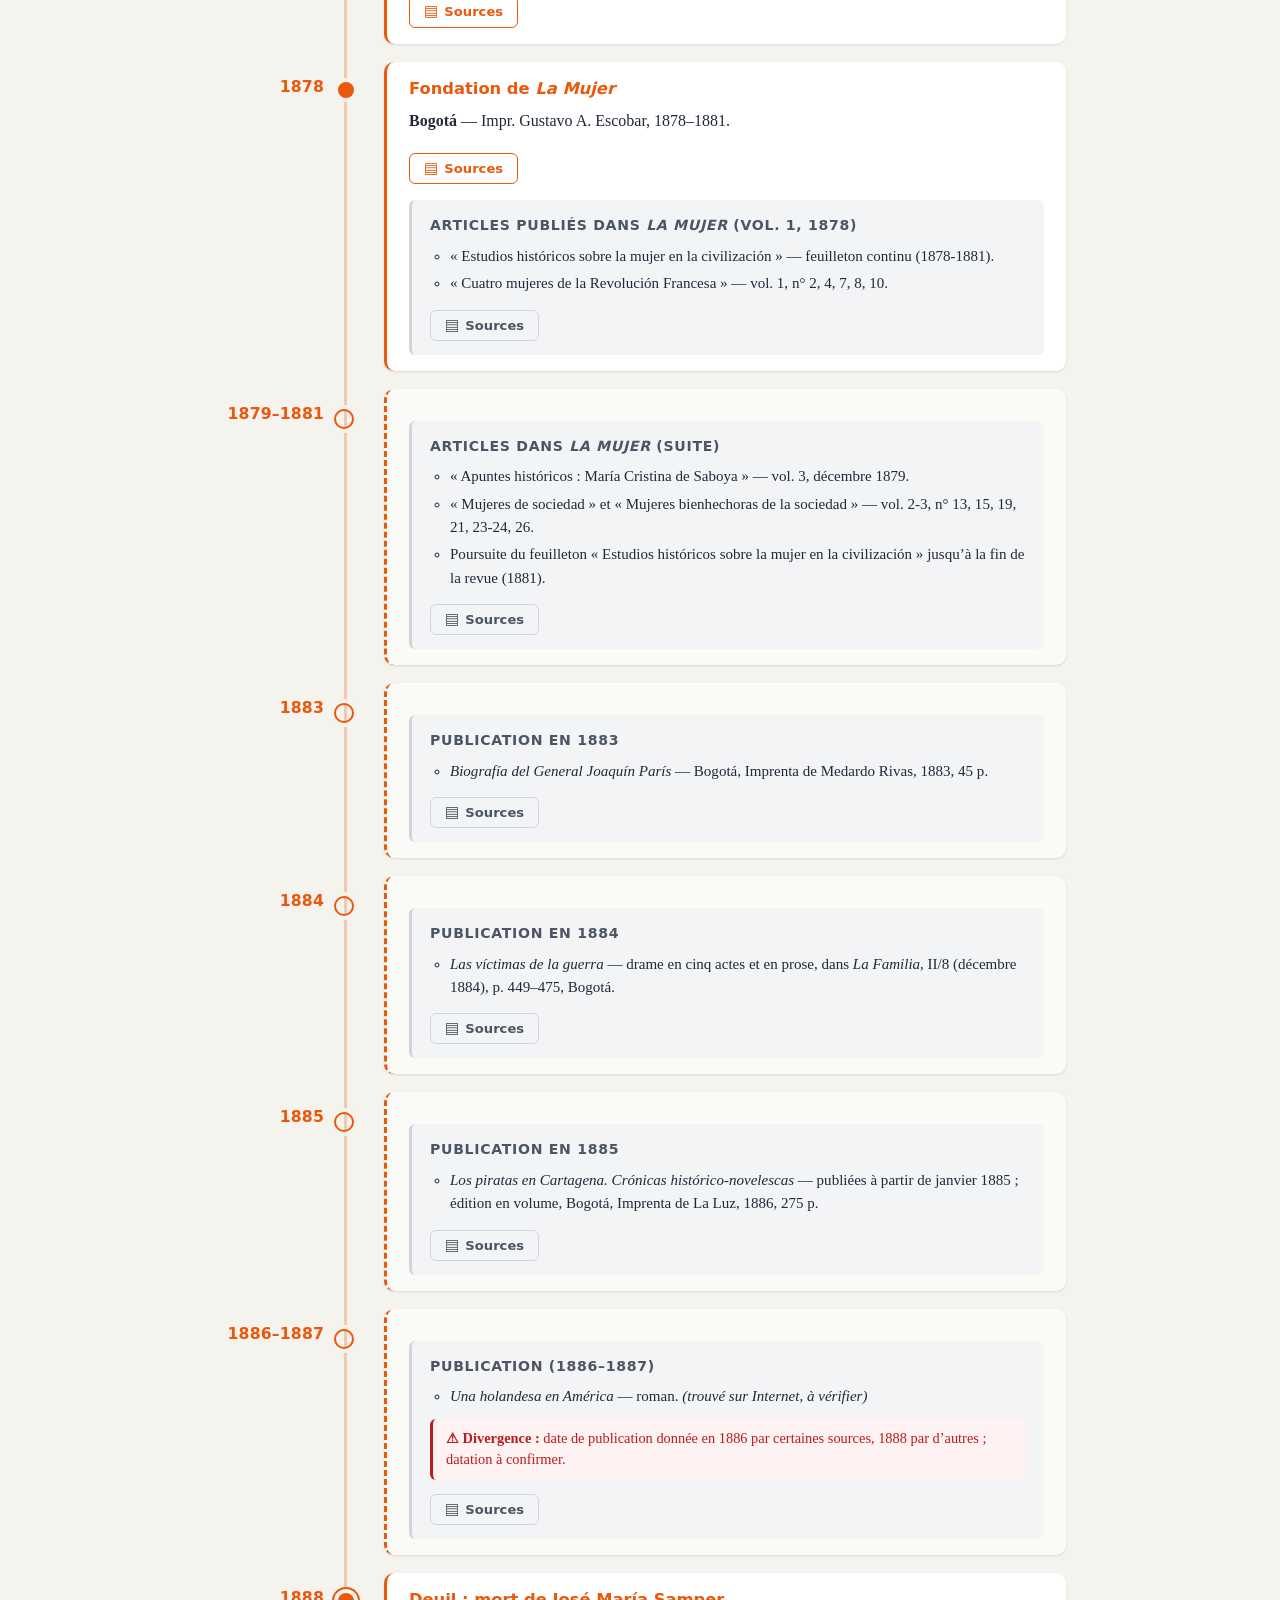
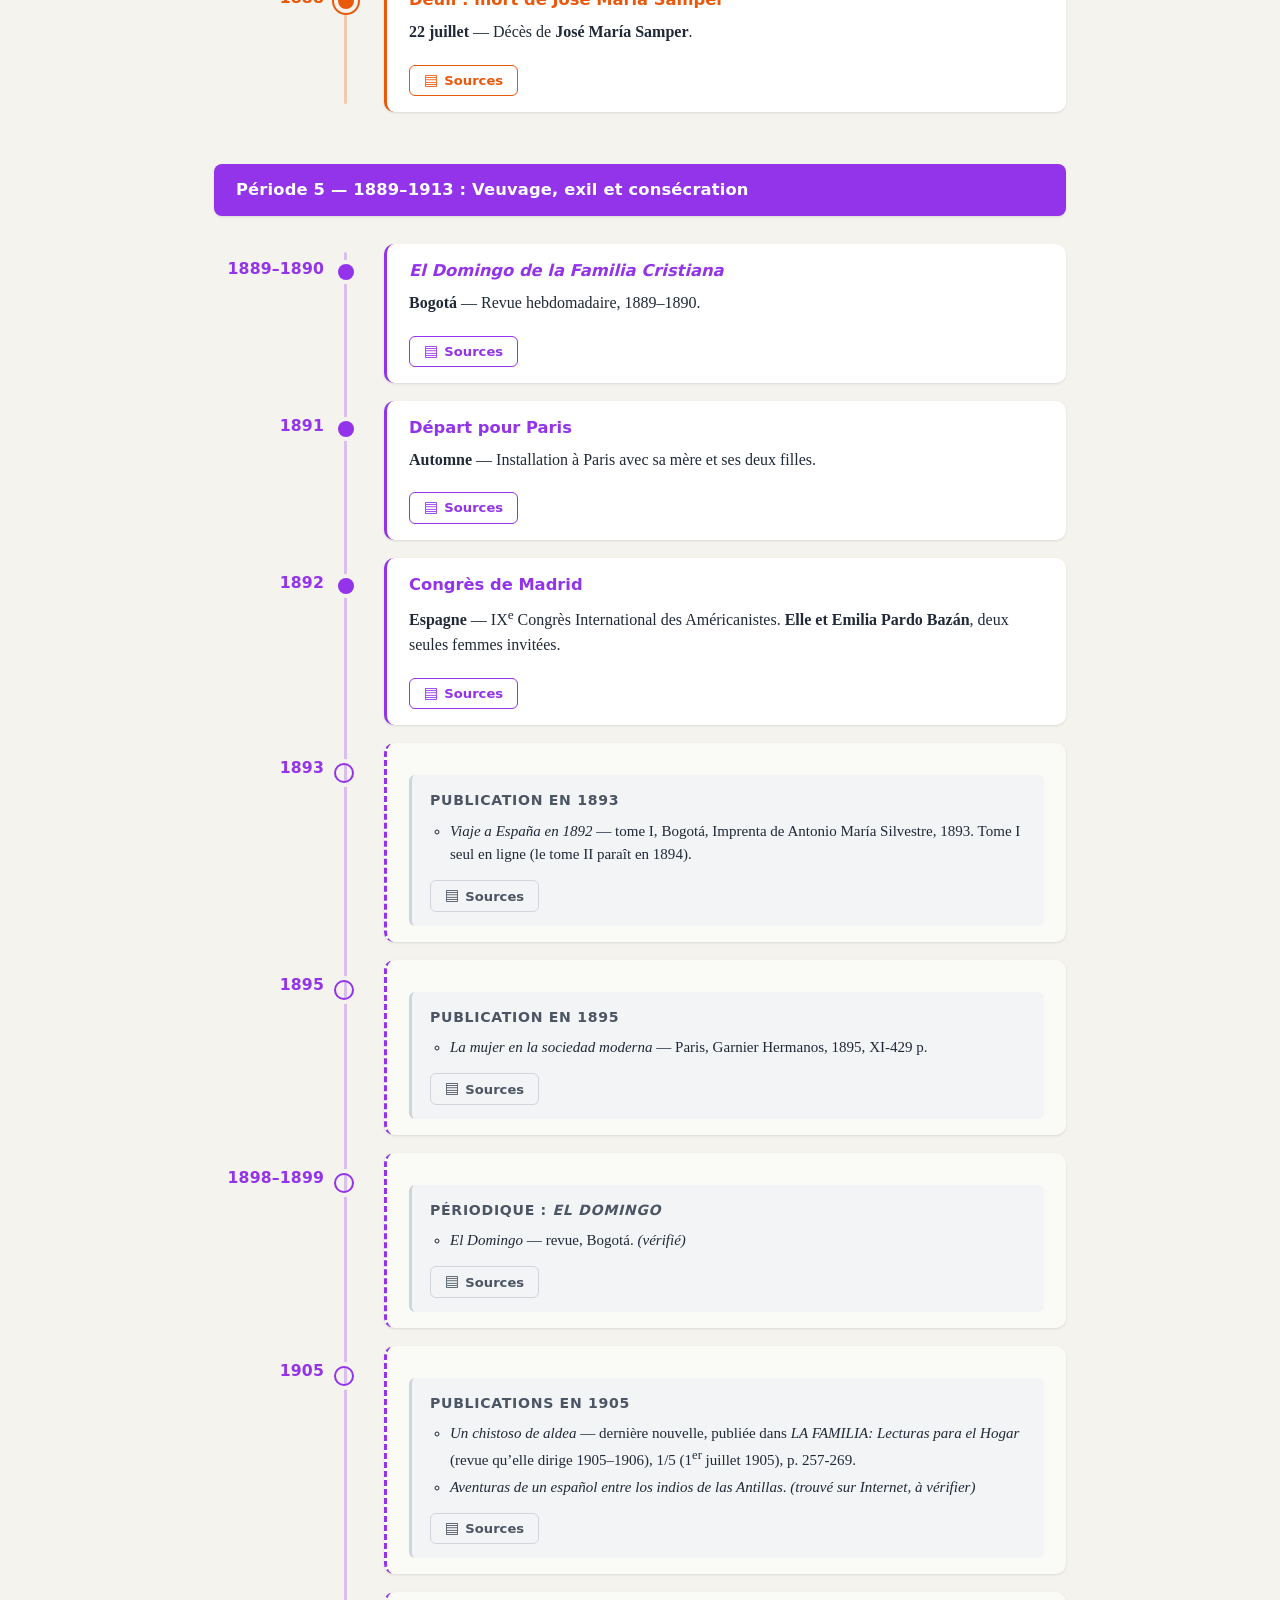
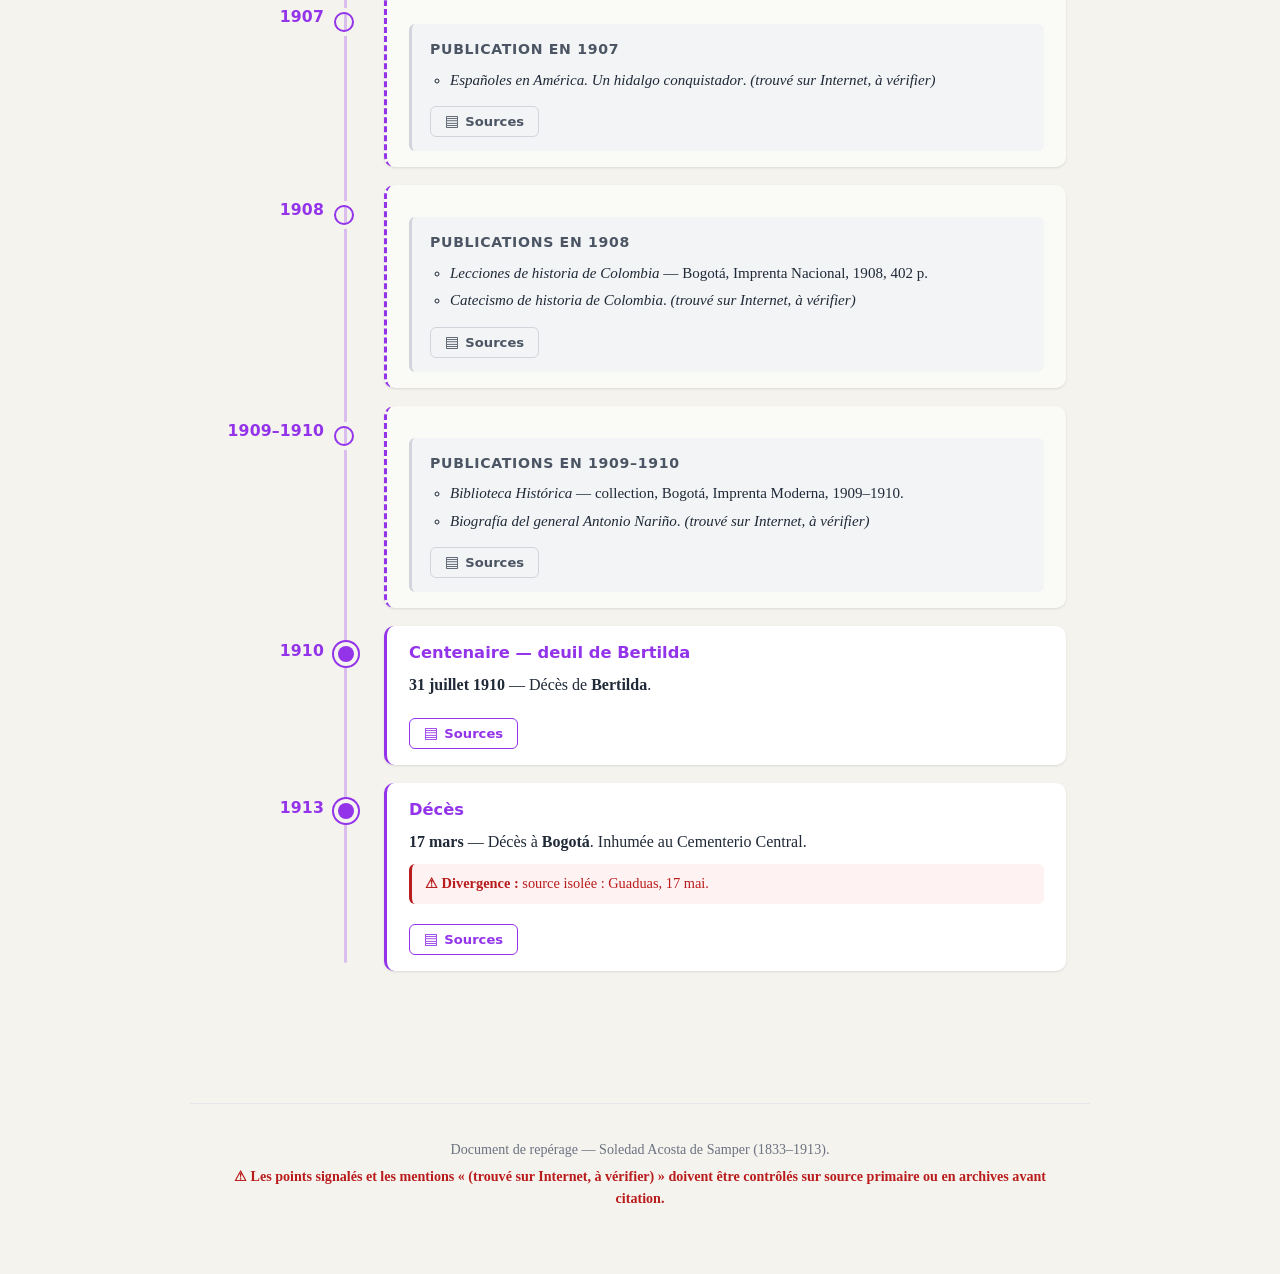
==== commit f647231a: "Update chronologie.html Ajout de source LA FAMILIA : lecturas para el hogar" ====
--- a/chronologie.html
+++ b/chronologie.html
@@ -783,13 +783,14 @@
           <div class="oeuvres">
             <h4 class="titre-oeuvres">Publications en 1905</h4>
             <ul class="liste-oeuvres">
-              <li><em>Un chistoso de aldea</em> — dernière nouvelle, publiée dans <em>Lecturas para el Hogar</em> (revue qu’elle dirige 1905–1906), 1/5 (1<sup>er</sup> juillet 1905), p. 257-269.</li>
+              <li><em>Un chistoso de aldea</em> — dernière nouvelle, publiée dans <em>LA FAMILIA: Lecturas para el Hogar</em> (revue qu’elle dirige 1905–1906), 1/5 (1<sup>er</sup> juillet 1905), p. 257-269.</li>
               <li><em>Aventuras de un español entre los indios de las Antillas</em>. <em>(trouvé sur Internet, à vérifier)</em></li>
             </ul>
             <button class="bouton-sources" type="button" aria-haspopup="dialog">Sources</button>
             <div class="sources" hidden>
               <h5>Sources et liens</h5>
               <ul>
+                <li>Archives digitalisées de <a href="https://babel.banrepcultural.org/digital/collection/p17054coll26/id/10557"></a>« “Lecturas Para el Hogar: revista literaria, histórica e instructiva”.</li>
                 <li><a href="https://babel.banrepcultural.org/" target="_blank" rel="noopener">BanRepcultural</a> : « “Lecturas Para el Hogar: revista literaria, histórica e instructiva” fue una publicación que circuló en Bogotá durante el periodo 1905-1906 ». <em>(trouvé sur Internet, à vérifier)</em></li>
                 <li><a href="https://soledadacosta.uniandes.edu.co/" target="_blank" rel="noopener">Biblioteca Digital Soledad Acosta</a> : « Lecturas Para el Hogar 1/5 (jul 1/1905): 257-269 ». <em>(trouvé sur Internet, à vérifier)</em></li>
                 <li><a href="https://vivlio.casadellibro.com/" target="_blank" rel="noopener">Casa del Libro — édition PDF</a> : « Un chistoso de aldea (1905) es la última novela de Soledad Acosta de Samper ». <em>(trouvé sur Internet, à vérifier)</em></li>
